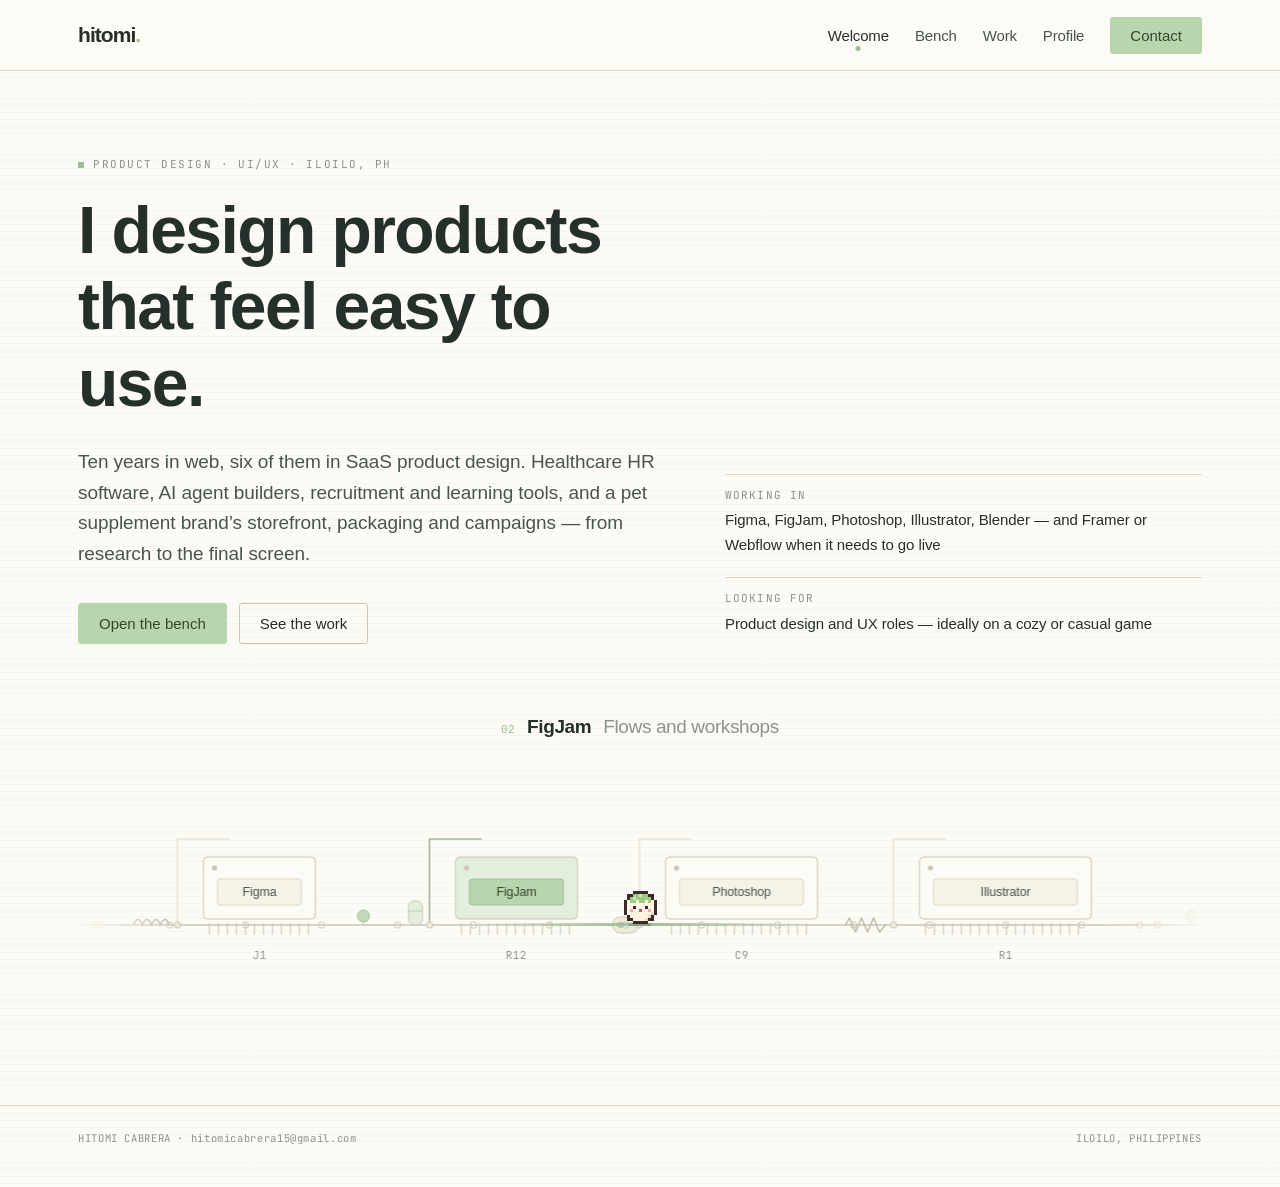
==== index.html @ 8f7ff0cb "Publish portfolio site Co-Authored-By: Claude Opus 5.5 <noreply@anthropic.com> Claude-Session: https" ====
<!DOCTYPE html>
<html lang="en">
<head>
<meta charset="utf-8">
<meta name="viewport" content="width=device-width, initial-scale=1">
<title>Hitomi Cabrera — Product Designer</title>
<meta name="description" content="Hitomi Cabrera is a product designer: SaaS, AI tools and e-commerce, from research to the final screen. Ten years in web, six in SaaS. Iloilo, Philippines.">
<link rel="preconnect" href="https://fonts.googleapis.com">
<link rel="preconnect" href="https://fonts.gstatic.com" crossorigin>
<link href="https://fonts.googleapis.com/css2?family=Inter:wght@400;500;600;700&family=JetBrains+Mono:wght@400;500&family=Lora:wght@500;600;700&family=Plus+Jakarta+Sans:wght@400;500;600;700&family=DM+Sans:wght@400;500;600;700&family=DM+Serif+Display&display=swap" rel="stylesheet">
<style>
:root{
  --paper:#FCFBF5;
  --cream:#F5F3E7;
  --cream-2:#EDEADB;
  --line:#DCD9C8;
  --line-2:#C9C7B4;

  --ink:#26302A;
  --ink-2:#4A554C;
  --muted:#8B948A;

  --pale:#E4EEDF;
  --sage:#C3D9BA;
  --sage-2:#9DBE93;
  --moss:#6E8F68;
  --forest:#40593D;

  --accent:#B9D5AE;
  --accent-ink:#33472F;

  --sans:"Helvetica Neue",Helvetica,Inter,Arial,sans-serif;
  --mono:"SF Mono",ui-monospace,"JetBrains Mono",Menlo,Consolas,monospace;
  --t:420ms cubic-bezier(.22,.61,.36,1);
}

*{box-sizing:border-box}
html,body{margin:0;padding:0;overflow-x:hidden}
@supports (overflow:clip){html,body{overflow-x:clip}}
html{scroll-padding-top:96px}
main{padding-top:70px}
html{-webkit-text-size-adjust:100%}
body{
  background:var(--paper);
  background-image:repeating-linear-gradient(to bottom, rgba(38,48,42,.028) 0 1px, transparent 1px 7px);
  color:var(--ink);
  font-family:var(--sans);
  font-size:16px;
  line-height:1.62;
  letter-spacing:-.005em;
  -webkit-font-smoothing:antialiased;
}
@media (prefers-reduced-motion: reduce){
  *,*::before,*::after{animation-duration:.001ms !important;transition-duration:.001ms !important}
}

h1,h2,h3,h4{font-weight:600;letter-spacing:-.024em;line-height:1.16;margin:0}
h1{font-size:clamp(38px,5.6vw,66px)}
h2{font-size:clamp(24px,3vw,34px)}
h3{font-size:18px}
p{margin:0 0 16px;max-width:64ch;color:var(--ink-2)}
a{color:var(--forest);text-decoration:none}
a:hover{color:var(--moss)}
:focus-visible{outline:2px solid var(--moss);outline-offset:3px;border-radius:2px}
.mono{font-family:var(--mono);font-size:11px;letter-spacing:.06em;color:var(--muted)}

.wrap{max-width:1180px;margin:0 auto;padding:0 28px}

/* ---------- nav ---------- */
.nav{
  position:fixed;top:0;left:0;right:0;z-index:80;transition:box-shadow var(--t);
  background:rgba(252,251,245,.88);
  backdrop-filter:blur(10px);
  border-bottom:1px solid var(--line);
}
.nav .wrap{display:flex;align-items:center;gap:28px;height:70px}
body.scrolled .nav{box-shadow:0 6px 22px rgba(38,48,42,.07)}
.skip{position:fixed;left:16px;top:-64px;z-index:300;background:var(--ink);color:var(--paper);padding:10px 16px;border-radius:3px;font-size:14px;transition:top 200ms}
.skip:focus{top:12px;color:var(--paper)}
.logo{font-size:21px;font-weight:600;letter-spacing:-.045em;color:var(--ink)}
.logo span{color:var(--sage-2)}
.navlinks{margin-left:auto;display:flex;align-items:center;gap:26px}
.navlink{
  position:relative;background:none;border:0;padding:6px 0;cursor:pointer;
  font-family:var(--sans);font-size:15px;color:var(--ink-2);letter-spacing:-.01em;
}
.navlink:hover{color:var(--ink)}
.navlink::after{
  content:"";position:absolute;left:50%;bottom:-1px;width:5px;height:5px;border-radius:50%;
  background:var(--sage-2);transform:translate(-50%,6px) scale(0);transition:transform var(--t);
}
.navlink[aria-current="page"]{color:var(--ink);font-weight:500}
.navlink[aria-current="page"]::after{transform:translate(-50%,0) scale(1)}
.navcta{
  background:var(--accent);color:var(--accent-ink);border:0;border-radius:3px;
  padding:10px 20px;font-family:var(--sans);font-size:15px;font-weight:500;cursor:pointer;
  transition:background var(--t);
}
.navcta:hover{background:var(--sage-2)}
.navtoggle{display:none}

/* ---------- page transition ---------- */
#curtain{
  position:fixed;inset:0;z-index:200;background:var(--cream);
  transform:scaleX(0);transform-origin:left center;pointer-events:none;
}
#curtain.in{transform:scaleX(1);transition:transform 320ms cubic-bezier(.65,0,.35,1)}
#curtain.out{transform:scaleX(0);transform-origin:right center;transition:transform 320ms cubic-bezier(.65,0,.35,1)}
#curtain .mark{
  position:absolute;left:50%;top:50%;transform:translate(-50%,-50%);
  font-family:var(--mono);font-size:11px;letter-spacing:.18em;color:var(--muted);opacity:0;
}
#curtain.in .mark{opacity:1;transition:opacity 200ms 120ms}

.view{display:none}
.view.active{display:block;animation:rise 520ms cubic-bezier(.22,.61,.36,1) both}
@keyframes rise{from{opacity:0;transform:translateY(14px)}to{opacity:1;transform:none}}

/* ---------- shared ---------- */
.eyebrow{
  font-family:var(--mono);font-size:11px;letter-spacing:.14em;color:var(--muted);
  display:flex;align-items:center;gap:9px;margin-bottom:18px;
}
.eyebrow::before{content:"";width:6px;height:6px;background:var(--sage-2);flex:none}
.rule{height:1px;background:var(--line);margin:0}
.lede{font-size:19px;line-height:1.6;color:var(--ink-2);max-width:58ch}
.btn{
  display:inline-block;border:1px solid var(--line-2);background:transparent;color:var(--ink);
  border-radius:3px;padding:11px 20px;font-family:var(--sans);font-size:15px;cursor:pointer;
  transition:background var(--t),border-color var(--t);
}
.btn:hover{background:var(--cream);border-color:var(--sage-2)}
.btn--fill{background:var(--accent);border-color:var(--accent);color:var(--accent-ink);font-weight:500}
.btn--fill:hover{background:var(--sage-2);border-color:var(--sage-2)}

/* ---------- hero ---------- */
.hero{padding-top:86px;padding-bottom:54px}
.hero h1{max-width:15ch;margin-bottom:26px}
.herogrid{display:grid;grid-template-columns:1.1fr .9fr;gap:64px;align-items:end}
.herofacts{display:grid;gap:20px;padding-bottom:8px}
.fact{border-top:1px solid var(--line);padding-top:12px}
.fact .k{font-family:var(--mono);font-size:11px;letter-spacing:.1em;color:var(--muted);margin-bottom:4px}
.fact .v{font-size:15px;color:var(--ink)}
.herobtns{display:flex;gap:12px;flex-wrap:wrap;margin-top:34px}

/* ---------- circuit rail ---------- */
.rail{padding-top:14px;padding-bottom:40px;position:relative}
.railnote{display:none;margin-top:6px;font-size:10px;letter-spacing:.1em}
.railhead{display:flex;align-items:baseline;gap:12px;justify-content:center;margin-bottom:6px;min-height:30px}
.railhead .num{font-family:var(--mono);font-size:11px;color:var(--sage-2)}
.railhead .name{font-size:19px;font-weight:600;letter-spacing:-.02em}
.railhead .kind{font-size:19px;color:var(--muted);letter-spacing:-.02em}
.railscroll{position:relative;overflow:hidden;padding-bottom:10px;
  -webkit-mask-image:linear-gradient(90deg,transparent,#000 9%,#000 91%,transparent);mask-image:linear-gradient(90deg,transparent,#000 9%,#000 91%,transparent)}
.railtrack{display:flex;width:max-content;will-change:transform;backface-visibility:hidden}
.railtrack svg{flex:none}
.railspark{position:absolute;left:50%;top:176px;width:0;height:0;pointer-events:none;z-index:2}
.railspark::before{content:"";position:absolute;left:-160px;top:-1.3px;width:320px;height:2.6px;border-radius:2px;background:linear-gradient(90deg,transparent,#9DBE93 50%,transparent)}
.railspark::after{content:"";position:absolute;left:-6px;top:-6px;width:12px;height:12px;border-radius:50%;background:#40593D;
  box-shadow:0 0 0 4px #C3D9BA,0 0 18px 6px rgba(157,190,147,.5);animation:sparkpulse 2.2s ease-in-out infinite}

.railspark::after{content:none}
.railscroll .dango svg{display:block;width:33px;height:auto;flex:none}
.dango{position:absolute;left:-16.5px;bottom:1px;display:block;line-height:0;transform-origin:50% 100%;animation:dangobounce 1.15s infinite}
.dshadow{position:absolute;left:-11px;top:-2px;width:22px;height:3px;background:rgba(38,48,42,.2);transform-origin:50% 50%;animation:dshadow 1.15s infinite}
@keyframes dangobounce{
  0%{transform:translateY(0) scale(1.12,.86);animation-timing-function:cubic-bezier(.25,.75,.4,1)}
  48%{transform:translateY(-26px) scale(.97,1.04);animation-timing-function:cubic-bezier(.6,0,.8,.35)}
  90%{transform:translateY(-2px) scale(.95,1.07)}
  100%{transform:translateY(0) scale(1.12,.86)}
}
@keyframes dshadow{
  0%,100%{transform:scaleX(1.15);opacity:1;animation-timing-function:cubic-bezier(.25,.75,.4,1)}
  48%{transform:scaleX(.55);opacity:.45;animation-timing-function:cubic-bezier(.6,0,.8,.35)}
}
@media (max-width:820px){ .railspark{transform:scale(.82)} }
@keyframes sparkpulse{50%{box-shadow:0 0 0 7px #DCE9D5,0 0 28px 10px rgba(157,190,147,.32)}}
@media (prefers-reduced-motion: no-preference){ .railnote{display:none !important} }
@media (prefers-reduced-motion: reduce){
  .railscroll{-webkit-mask-image:none;mask-image:none}
  .railtrack svg + svg,.railspark{display:none}
}
.railscroll::-webkit-scrollbar{height:6px}
.railscroll::-webkit-scrollbar-thumb{background:var(--line-2);border-radius:3px}
.railscroll svg{display:block;width:2560px;height:236px}
.railsvg .chipbox{fill:var(--paper);stroke:var(--line-2);stroke-width:1;transition:fill 480ms ease}
.railsvg g.chip.on .chipbox{fill:var(--pale)}
.railsvg g.chip .plate{fill:var(--cream);stroke:var(--line);stroke-width:1;transition:fill 480ms ease,stroke 480ms ease}
.railsvg g.chip.on .plate{fill:var(--accent);stroke:var(--sage-2)}
.railsvg text{font-family:var(--mono);font-size:11px;fill:var(--muted)}
.railsvg .chiplabel{font-family:var(--sans);font-size:12.5px;fill:var(--ink-2);letter-spacing:-.01em}
.railscroll,.railscroll *{pointer-events:none;user-select:none;-webkit-user-select:none;-webkit-tap-highlight-color:transparent}

/* ---------- bench ---------- */
.bench{border:1px solid var(--line);background:var(--paper);border-radius:4px;overflow:hidden;margin-top:26px}
.benchbar{
  display:flex;align-items:center;gap:12px;height:40px;padding:0 14px;
  background:var(--accent);color:var(--accent-ink);
  font-family:var(--mono);font-size:11px;letter-spacing:.11em;
}
.benchbar .lights{display:flex;gap:5px}
.benchbar .lights i{width:7px;height:7px;background:var(--accent-ink);opacity:.45;display:block}
.benchbar .lights i:first-child{opacity:.9}
.benchbar .right{margin-left:auto;display:flex;align-items:center;gap:8px}
.benchbar .right::before{content:"";width:7px;height:7px;background:var(--accent-ink)}

.benchbody{display:grid;grid-template-columns:262px 1fr;min-height:560px}
.tracks{border-right:1px solid var(--line);background:var(--paper)}
.tracks .hd{padding:18px 20px 10px;font-family:var(--mono);font-size:11px;letter-spacing:.14em;color:var(--muted)}
.track{
  display:block;width:100%;text-align:left;border:0;border-top:1px solid var(--line);
  background:transparent;padding:16px 20px;cursor:pointer;font-family:var(--sans);
  transition:background 240ms;position:relative;
}
.track:hover{background:var(--cream)}
.track[aria-selected="true"]{background:var(--cream)}
.track[aria-selected="true"]::before{content:"";position:absolute;left:0;top:0;bottom:0;width:3px;background:var(--sage-2)}
.track .tt{display:flex;align-items:center;gap:9px;font-size:16px;font-weight:500;color:var(--ink);letter-spacing:-.015em}
.track .tt::before{content:"";width:7px;height:7px;background:var(--line-2);flex:none}
.track[aria-selected="true"] .tt::before{background:var(--moss)}
.track .ts{font-family:var(--mono);font-size:10.5px;letter-spacing:.1em;color:var(--muted);margin-top:5px;padding-left:16px}
.tracks .foot{padding:16px 20px;border-top:1px solid var(--line);margin-top:22px}
.tracks .foot .bar{height:2px;background:var(--line);margin-top:9px;position:relative;overflow:hidden}
.tracks .foot .bar i{position:absolute;inset:0 auto 0 0;background:var(--moss);transition:width var(--t)}

.stage{display:flex;flex-direction:column;min-width:0}
.stagehd{
  display:flex;align-items:center;justify-content:space-between;gap:14px;
  padding:14px 20px;border-bottom:1px solid var(--line);
  font-family:var(--mono);font-size:11px;letter-spacing:.13em;color:var(--muted);
}
.board{
  flex:1;position:relative;padding:22px;min-height:400px;overflow:auto;
  background-image:radial-gradient(var(--line) 1px, transparent 1px);
  background-size:22px 22px;background-position:11px 11px;
}
.board.plain{background-image:none;background:var(--paper)}
.stagefoot{
  display:flex;align-items:center;gap:10px;flex-wrap:wrap;
  padding:12px 20px;border-top:1px solid var(--line);
  font-family:var(--mono);font-size:11px;letter-spacing:.1em;color:var(--muted);
}
.pill{border:1px solid var(--line);border-radius:2px;padding:5px 11px;background:var(--paper)}

/* board: flow */
/* mobile vertical flow */
.vflow{display:grid;justify-items:center;gap:0}
.vnode{
  align-self:start;
  border:1px solid var(--line-2);background:var(--cream);border-radius:3px;
  padding:11px 16px;font-family:var(--mono);font-size:12px;letter-spacing:.05em;
  text-align:center;min-width:160px;
  opacity:0;transform:translateY(6px);animation:pop 420ms cubic-bezier(.22,.61,.36,1) forwards;
}
.vnode.dia{background:var(--paper);border-style:dashed}
.vnode.ship{background:var(--accent);border-color:var(--sage-2);color:var(--accent-ink);font-weight:500}
.vlink{width:1px;height:22px;background:var(--line-2)}
.vlink.sm{height:14px}
.vbranch{display:grid;grid-template-columns:1fr 1fr;gap:12px;width:100%;margin-top:6px;align-items:start}
.vb{display:grid;justify-items:center;align-content:start;gap:0;position:relative;padding-top:26px}
.vb::before{content:"";position:absolute;top:0;left:50%;width:1px;height:26px;background:var(--line-2)}
.vb .lbl{position:absolute;top:4px;left:calc(50% + 7px);font-family:var(--mono);font-size:9.5px;color:var(--muted)}
.vjoin{width:1px;height:22px;background:var(--line-2);margin-top:6px}
.vnotes{display:grid;gap:12px;margin-top:26px}
.vnotes .sticky{position:static;animation:none;opacity:1;max-width:none}
.vnotes .chatcard{position:static;animation:none;opacity:1;width:auto}

.flowfit{position:relative;width:100%;height:446px}
.flow{position:relative;width:740px;height:446px;transform-origin:top left;margin:0 auto}
.node{
  position:absolute;background:var(--cream);border:1px solid var(--line-2);border-radius:3px;
  padding:12px 16px;font-size:12.5px;letter-spacing:.05em;color:var(--ink);text-align:center;
  min-width:118px;font-family:var(--mono);
  opacity:0;transform:translateY(6px);animation:pop 460ms cubic-bezier(.22,.61,.36,1) forwards;
}
@keyframes pop{to{opacity:1;transform:none}}
.node.dia{
  border:0;background:transparent;min-width:132px;padding:22px 12px;
}
.node.ship{background:var(--accent);border-color:var(--sage-2);color:var(--accent-ink);font-weight:500}
.flow svg.wires{position:absolute;inset:0;width:100%;height:100%;overflow:visible}
.flow svg.wires path{fill:none;stroke:var(--line-2);stroke-width:1.2}
.flow svg.wires text{font-family:var(--mono);font-size:10px;fill:var(--muted)}
.sticky{
  position:absolute;padding:14px 16px;font-size:13px;line-height:1.5;color:var(--ink);
  box-shadow:0 6px 16px rgba(38,48,42,.08);max-width:200px;
  opacity:0;animation:pop 520ms 260ms cubic-bezier(.22,.61,.36,1) forwards;
}
.sticky.a{background:#E4EEDF;transform:rotate(-1.6deg)}
.sticky.b{background:#EDEADB;transform:rotate(1.4deg)}
.chatcard{
  position:absolute;width:252px;background:var(--paper);
  border:1px solid var(--line);border-radius:3px;padding:14px;
  box-shadow:0 8px 22px rgba(38,48,42,.06);
  opacity:0;animation:pop 520ms 380ms cubic-bezier(.22,.61,.36,1) forwards;
}
.chatcard .k{font-family:var(--mono);font-size:10px;letter-spacing:.14em;color:var(--muted);margin-bottom:10px}
.chatcard .q{background:var(--cream);border-radius:3px;padding:9px 11px;font-size:13px;margin-bottom:10px}
.chatcard .a{display:flex;gap:9px;font-size:13px;color:var(--ink-2);line-height:1.45}
.chatcard .a::before{content:"";width:8px;height:8px;border-radius:50%;background:var(--moss);flex:none;margin-top:5px}
.chatcard .f{font-family:var(--mono);font-size:10px;color:var(--muted);margin-top:9px;padding-left:17px}

/* board: builder */
.builder{display:grid;grid-template-columns:210px 1fr;gap:20px}
.blocklist{display:grid;gap:7px;align-content:start}
.blocklist .hd{font-family:var(--mono);font-size:10.5px;letter-spacing:.13em;color:var(--muted);margin-bottom:3px}
.blockbtn{
  display:flex;align-items:center;gap:10px;width:100%;text-align:left;cursor:grab;
  border:1px solid var(--line);background:var(--paper);border-radius:3px;padding:9px 11px;
  font-family:var(--sans);font-size:13.5px;color:var(--ink);transition:border-color 240ms,background 240ms;
}
.blockbtn:hover{border-color:var(--sage-2);background:var(--cream)}
.blockbtn i{width:14px;height:14px;background:var(--sage);border-radius:2px;flex:none;display:block}
.blockbtn.alt i{background:var(--cream-2);border:1px solid var(--line-2)}
.presetrow{display:flex;gap:6px;flex-wrap:wrap;margin-top:6px}
.presetrow button{
  border:1px solid var(--line);background:var(--paper);border-radius:2px;
  padding:5px 9px;font-family:var(--mono);font-size:10px;letter-spacing:.06em;color:var(--ink-2);cursor:pointer;
}
.presetrow button:hover{background:var(--accent);border-color:var(--sage-2);color:var(--accent-ink)}

.viewport{border:1px solid var(--line);border-radius:3px;background:var(--paper);display:flex;flex-direction:column;min-width:0}
.vtabs{display:flex;border-bottom:1px solid var(--line);background:var(--cream)}
.vtab{
  border:0;background:transparent;border-right:1px solid var(--line);cursor:pointer;
  padding:9px 15px;font-family:var(--mono);font-size:10.5px;letter-spacing:.11em;color:var(--muted);
}
.vtab[aria-selected="true"]{background:var(--paper);color:var(--ink)}
.vtab.right{margin-left:auto;border-right:0;border-left:1px solid var(--line)}
.vbody{padding:18px;background:var(--cream);flex:1}
.screen{
  max-width:290px;margin:0 auto;background:var(--paper);border:1px solid var(--line-2);
  border-radius:3px;padding:7px;min-height:330px;
}
.canvas{min-height:316px;display:flex;flex-direction:column;gap:7px}
.canvas.over{outline:1px dashed var(--moss);outline-offset:-3px}
.empty{
  flex:1;display:flex;align-items:center;justify-content:center;text-align:center;padding:24px;
  border:1px dashed var(--line-2);border-radius:3px;
  font-family:var(--mono);font-size:10.5px;line-height:2;letter-spacing:.08em;color:var(--muted);
}
.item{position:relative;border:1px solid var(--line);border-radius:2px;overflow:hidden;animation:pop 320ms both}
.item .tools{position:absolute;top:3px;right:3px;display:flex;gap:2px;opacity:0;transition:opacity 200ms}
.item:hover .tools,.item:focus-within .tools{opacity:1}
.tools button{
  width:18px;height:18px;line-height:1;font-size:9px;cursor:pointer;
  background:var(--paper);border:1px solid var(--line-2);border-radius:2px;color:var(--ink-2);
}
.tools button:hover{background:var(--accent);border-color:var(--sage-2)}

.c-nav{display:flex;align-items:center;gap:6px;padding:9px 10px;background:var(--ink);color:var(--cream);font-family:var(--mono);font-size:9px;letter-spacing:.1em}
.c-nav .burger{margin-left:auto;display:grid;gap:2px}
.c-nav .burger i{width:11px;height:1px;background:var(--cream);display:block}
.c-hero{padding:15px;background:var(--pale)}
.c-hero b{display:block;font-size:13px;letter-spacing:-.02em;margin-bottom:4px}
.c-hero small{font-size:10.5px;color:var(--ink-2);line-height:1.5}
.c-cards{display:grid;grid-template-columns:1fr 1fr;gap:7px;padding:10px}
.c-cards div{border:1px solid var(--line);border-radius:2px;padding:8px;font-size:9.5px;font-family:var(--mono);letter-spacing:.06em;color:var(--ink-2)}
.c-cards div i{display:block;height:26px;background:var(--sage);border-radius:2px;margin-bottom:6px}
.c-quiz{padding:13px}
.c-quiz b{display:block;font-size:11.5px;margin-bottom:9px;letter-spacing:-.01em}
.c-quiz span{display:block;border:1px solid var(--line);border-radius:2px;padding:6px 8px;font-size:10.5px;margin-bottom:5px;color:var(--ink-2)}
.c-chart{padding:12px 12px 10px;display:flex;align-items:flex-end;gap:6px;height:86px}
.c-chart i{flex:1;background:var(--sage);border-radius:1px;display:block}
.c-chart i:nth-child(4){background:var(--moss)}
.c-cta{padding:13px}
.c-cta span{display:block;text-align:center;background:var(--accent);color:var(--accent-ink);border-radius:2px;padding:9px;font-size:11px;font-weight:500}
.c-table{padding:10px;font-family:var(--mono);font-size:9.5px;color:var(--ink-2)}
.c-table div{display:flex;justify-content:space-between;border-bottom:1px solid var(--cream-2);padding:4px 0}
.c-foot{padding:11px;background:var(--cream);font-family:var(--mono);font-size:8.5px;letter-spacing:.1em;color:var(--muted);text-align:center}

pre.code{
  margin:0;padding:18px;background:var(--ink);color:#DCE5D8;border-radius:0 0 2px 2px;
  font-family:var(--mono);font-size:12px;line-height:1.7;overflow:auto;max-height:372px;white-space:pre;
}
.code .t{color:#A9CE9C}
.code .a{color:#C9C0A0}
.code .v{color:#EDEADB}
.code .cm{color:#6E7B6C}

/* board: design system */
.dsgrid{display:grid;grid-template-columns:repeat(auto-fit,minmax(230px,1fr));gap:1px;background:var(--line)}
.dscell{background:var(--paper);padding:18px}
.dscell .k{font-family:var(--mono);font-size:10px;letter-spacing:.13em;color:var(--muted);margin-bottom:12px}
.swatches{display:flex;gap:0;height:44px;border:1px solid var(--line);border-radius:2px;overflow:hidden}
.swatches i{flex:1;display:block}
.scale > div{border-bottom:1px solid var(--cream-2);padding:6px 0;display:flex;align-items:baseline;gap:12px}
.scale span{font-family:var(--mono);font-size:10px;color:var(--muted);width:38px;flex:none}
.parts{display:grid;gap:6px}
.parts div{display:flex;align-items:center;gap:9px;font-size:13.5px;color:var(--ink-2)}
.parts div::before{content:"";width:7px;height:7px;background:var(--sage);flex:none}
.parts div.done::before{background:var(--moss)}

/* board: product design + platforms */
.steps{display:grid;grid-template-columns:repeat(auto-fit,minmax(160px,1fr));gap:1px;background:var(--line);margin-bottom:22px}
.step{background:var(--paper);padding:16px}
.step .n{font-family:var(--mono);font-size:10px;color:var(--sage-2);margin-bottom:8px}
.step h4{font-size:14.5px;margin-bottom:6px}
.step p{font-size:13px;margin:0;line-height:1.5}
.platgrid{display:grid;grid-template-columns:repeat(auto-fit,minmax(220px,1fr));gap:1px;background:var(--line)}
.plat{background:var(--paper);padding:18px}
.plat .k{font-family:var(--mono);font-size:10px;letter-spacing:.12em;color:var(--muted);margin-bottom:10px}
.plat h4{font-size:16px;margin-bottom:7px}
.plat p{font-size:13.5px;margin:0;line-height:1.55}

/* terminal */
.term{background:var(--ink);color:#CFDACB;font-family:var(--mono);font-size:12.5px;line-height:1.95}
.termlog{padding:16px 20px;height:172px;overflow:auto}
.termlog div{display:flex;gap:12px}
.termlog .g{color:#9DBE93}
.termlog .m{color:#6E7B6C}
.termbar{display:flex;align-items:center;gap:10px;border-top:1px solid #38423A;padding:10px 14px 10px 20px}
.termbar .prompt{color:#9DBE93;flex:1;display:flex;gap:12px}
.termbar button{
  background:transparent;border:1px solid #48524A;color:#CFDACB;border-radius:2px;
  padding:6px 13px;font-family:var(--mono);font-size:10.5px;letter-spacing:.1em;cursor:pointer;
}
.termbar button:hover{background:#333D35;border-color:#6E8F68}
.caret{display:inline-block;width:7px;height:14px;background:#9DBE93;vertical-align:-2px;animation:blink 1.05s steps(2) infinite}
@keyframes blink{50%{opacity:0}}

/* ---------- mobile menu ---------- */
.burger{
  display:none;margin-left:auto;background:none;border:0;cursor:pointer;
  width:34px;height:34px;padding:8px 5px;
}
.burger span{display:block;height:1.5px;background:var(--ink);transition:transform 260ms}
.burger span + span{margin-top:7px}
.menu{
  position:fixed;inset:0;z-index:150;background:var(--paper);
  background-image:repeating-linear-gradient(to bottom, rgba(38,48,42,.028) 0 1px, transparent 1px 7px);
  display:flex;flex-direction:column;
  animation:menuIn 300ms cubic-bezier(.22,.61,.36,1) both;
}
.menu[hidden]{display:none}
@keyframes menuIn{from{opacity:0;transform:translateY(-10px)}to{opacity:1;transform:none}}
.menuhd{
  display:flex;align-items:center;justify-content:space-between;
  height:62px;padding:0 20px;border-bottom:1px solid var(--line);flex:none;
}
.menuclose{
  position:relative;width:34px;height:34px;background:none;border:0;cursor:pointer;
}
.menuclose span{position:absolute;left:6px;top:16px;width:22px;height:1.5px;background:var(--ink)}
.menuclose span:first-child{transform:rotate(45deg)}
.menuclose span:last-child{transform:rotate(-45deg)}
.menulist{flex:1;overflow-y:auto;padding:26px 20px 0}
.menuitem{
  display:flex;align-items:baseline;gap:20px;width:100%;text-align:left;
  background:none;border:0;border-bottom:1px solid var(--line);cursor:pointer;
  padding:20px 2px;font-family:var(--sans);
  opacity:0;transform:translateY(8px);
  animation:menuRise 380ms cubic-bezier(.22,.61,.36,1) forwards;
}
@keyframes menuRise{to{opacity:1;transform:none}}
.menuitem .n{font-family:var(--mono);font-size:11px;color:var(--sage-2);flex:none;width:20px}
.menuitem .t{font-size:34px;font-weight:500;letter-spacing:-.035em;color:var(--ink);line-height:1.1}
.menuitem[aria-current="page"] .t{color:var(--moss)}
.menuitem[aria-current="page"] .n{color:var(--moss)}
.menufoot{
  flex:none;display:flex;align-items:center;justify-content:space-between;gap:16px;
  padding:20px;border-top:1px solid var(--line);
  font-family:var(--mono);font-size:10.5px;letter-spacing:.09em;
}
.menufoot a{color:var(--forest)}
.menufoot span{color:var(--muted)}
body.menuopen{overflow:hidden}


/* ---------- work rows ---------- */
.workhead{display:grid;grid-template-columns:1.15fr .85fr;gap:56px;align-items:end}
.workintro{padding-bottom:4px}

.works{position:relative;border-top:1px solid var(--line);margin-top:34px}
.workrow{
  display:grid;grid-template-columns:56px 1.1fr 1.5fr 34px;gap:30px;align-items:start;
  width:100%;text-align:left;background:transparent;border:0;
  border-bottom:1px solid var(--line);padding:30px 4px;
  font-family:var(--sans);cursor:pointer;transition:background 300ms,padding-left 300ms;
}
.workrow:hover,.workrow:focus-visible{background:var(--cream);padding-left:14px}
.workrow .no{font-family:var(--mono);font-size:11px;color:var(--sage-2);padding-top:5px}
.workrow h3{font-size:18px;margin-bottom:6px;color:var(--ink)}
.workrow .m{display:block;font-family:var(--mono);font-size:10.5px;letter-spacing:.11em;color:var(--muted)}
.workrow p{margin:0 0 12px;font-size:15.5px}
.workrow .nda{
  display:inline-block;margin-top:12px;background:var(--accent);color:var(--accent-ink);
  font-family:var(--mono);font-size:9.5px;letter-spacing:.12em;padding:4px 9px;
}
.workrow .plus{width:17px;height:17px;position:relative;margin-top:6px;justify-self:end}
.workrow .plus::before,.workrow .plus::after{
  content:"";position:absolute;background:var(--line-2);transition:background 320ms,transform 320ms;
}
.workrow .plus::before{left:50%;top:0;width:1px;height:100%;transform:translateX(-50%)}
.workrow .plus::after{top:50%;left:0;height:1px;width:100%;transform:translateY(-50%)}
.workrow:hover .plus::before{background:var(--moss);transform:translateX(-50%) rotate(90deg)}
.workrow:hover .plus::after{background:var(--moss)}
.tags{display:flex;gap:6px;flex-wrap:wrap}
.tag{border:1px solid var(--line);border-radius:2px;padding:3px 9px;font-family:var(--mono);font-size:10px;letter-spacing:.05em;color:var(--ink-2)}
.workthumb{display:none}

.hovercard{
  position:absolute;top:0;left:0;width:320px;z-index:6;pointer-events:none;
  background:var(--paper);border:1px solid var(--line);
  box-shadow:0 18px 44px rgba(38,48,42,.16);
  opacity:0;transform:translateY(10px);
  transition:opacity 240ms,transform 240ms;
  will-change:transform;
}
.hovercard.on{opacity:1}
.hovercard .shot{display:block;width:100%;height:auto;border-bottom:1px solid var(--line)}
.hovercard .body{padding:14px 16px 16px}
.hovercard h3{font-size:18px;margin-bottom:7px}
.hovercard p{font-size:13.5px;line-height:1.5;margin:0 0 10px}
.hovercard .open{font-family:var(--sans);font-size:13.5px;color:var(--forest);font-weight:500}
.worksnote{margin:26px auto 0;text-align:center;color:var(--muted);font-size:14.5px;max-width:44ch}

/* ---------- case study ---------- */
.caseback{
  background:none;border:0;cursor:pointer;font-family:var(--mono);font-size:10.5px;
  letter-spacing:.13em;color:var(--muted);padding:0;margin-bottom:30px;
}
.caseback:hover{color:var(--ink)}
.casetitle{font-size:clamp(32px,4.2vw,50px);margin-bottom:12px}
.casesub{font-size:18px;line-height:1.55;color:var(--ink-2);max-width:54ch;margin-bottom:30px}
.casemeta{
  display:grid;grid-template-columns:repeat(4,1fr);gap:0;
  border:1px solid var(--line);background:var(--cream);margin-bottom:34px;
}
.casemeta > div{padding:13px 16px;border-right:1px solid var(--line)}
.casemeta > div:last-child{border-right:0}
.casemeta .k{font-family:var(--mono);font-size:9.5px;letter-spacing:.13em;color:var(--muted);margin-bottom:5px}
.casemeta .v{font-size:14px;color:var(--ink);line-height:1.4}
.casehero{margin:0 0 12px;border:1px solid var(--line);overflow:hidden}
.casehero svg{display:block;width:100%;height:auto}

.casestep{padding:52px 0;border-top:1px solid var(--line)}
.casestep:first-child{border-top:0;padding-top:56px}
.stepgrid{display:grid;grid-template-columns:1fr 1.15fr;gap:64px;align-items:start}
.steptag{
  display:flex;align-items:center;gap:8px;
  font-family:var(--mono);font-size:10px;letter-spacing:.14em;color:var(--muted);margin-bottom:14px;
}
.steptag .dot{width:6px;height:6px;background:var(--sage-2);flex:none}
.stepleft h2{font-size:clamp(21px,2.3vw,27px);letter-spacing:-.028em;max-width:16ch}
.stepbody p{font-size:16px;line-height:1.66;color:var(--ink-2);max-width:58ch}
.stepbody p:last-child{margin-bottom:0}
.caselist{display:grid;gap:11px;margin:0 0 16px;padding:0;list-style:none;max-width:58ch}
.stepbody > .caselist:last-child{margin-bottom:0}
.caselist li{display:grid;grid-template-columns:auto 1fr;gap:11px;font-size:15.5px;color:var(--ink-2);line-height:1.55}
.caselist li::before{content:"";width:6px;height:6px;background:var(--sage);margin-top:9px}
.casefig{margin:34px 0 0;border:1px solid var(--line);background:var(--cream);overflow:hidden}
.casefig svg{display:block;width:100%;height:auto}
.casefig figcaption{
  border-top:1px solid var(--line);background:var(--paper);
  padding:10px 15px;font-family:var(--mono);font-size:10px;letter-spacing:.09em;color:var(--muted);
}
.casenext{
  display:flex;align-items:flex-end;justify-content:space-between;gap:28px;flex-wrap:wrap;
  border-top:1px solid var(--line);padding:38px 0 12px;
}
.casenext .k{font-family:var(--mono);font-size:10px;letter-spacing:.13em;color:var(--muted);margin-bottom:8px}
.casenext h3{font-size:27px;letter-spacing:-.028em;margin-bottom:8px}
.casenext p{font-size:15px;max-width:46ch;margin:0}

@media (max-width:1100px){
  .workrow{grid-template-columns:44px 1fr 1.3fr 26px;gap:22px}
}
@media (max-width:820px){
  .workhead,.casehead{grid-template-columns:1fr;gap:26px}
  .workintro{padding-bottom:0}
  .workrow{grid-template-columns:1fr;gap:14px;padding:24px 0}
  .workrow:hover{padding-left:0}
  .workrow .no{padding-top:0}
  .workrow .plus{display:none}
  .workthumb{display:block;border:1px solid var(--line);margin-bottom:14px}
  .workthumb svg{display:block;width:100%;height:auto}
  .workrow .copen{display:block;margin-top:12px;font-size:14px;color:var(--forest);font-weight:500}
  .hovercard{display:none}
  .casemeta{grid-template-columns:1fr 1fr}
  .casemeta > div:nth-child(2n){border-right:0}
  .casemeta > div:nth-child(-n+2){border-bottom:1px solid var(--line)}
  .stepgrid{grid-template-columns:1fr;gap:16px}
  .casestep{padding:32px 0}
  .casestep:first-child{padding-top:34px}
  .stepleft h2{max-width:none}
  .casesub{font-size:16.5px}
  .casefig{margin-top:22px}
  .casenext h3{font-size:21px}
}
@media (min-width:821px){
  .workrow .copen{display:none}
}

/* ---------- profile stack + life ---------- */
.stackcols{display:grid;grid-template-columns:1fr 1fr;gap:1px;background:var(--line);border:1px solid var(--line)}
.stackcols > div{background:var(--paper);padding:4px 0}
.stackcols li{
  display:flex;align-items:center;gap:10px;
  padding:9px 16px;font-size:14.5px;color:var(--ink-2);
}
.stackcols ul{list-style:none;margin:0;padding:0}
.stackcols li::before{content:"";width:6px;height:6px;background:var(--sage);flex:none}
.lifelist{list-style:none;margin:0;padding:0;display:grid;gap:11px}
.lifelist li{display:grid;grid-template-columns:26px 1fr;gap:8px;align-items:baseline;font-size:15.5px;color:var(--ink-2);line-height:1.5}
.lifelist .e{font-size:15px;line-height:1}
.prosec{border-top:1px solid var(--line);margin-top:56px;padding-top:40px}


/* ---------- profile ---------- */
.twocol{display:grid;grid-template-columns:1fr 1fr;gap:64px;align-items:start}
.tl{border-top:1px solid var(--line)}
.tlitem{display:grid;grid-template-columns:150px 1fr;gap:20px;padding:24px 0;border-bottom:1px solid var(--line)}
.tlitem .when{font-family:var(--mono);font-size:10.5px;letter-spacing:.08em;color:var(--muted);padding-top:4px}
.tlitem h3{font-size:16.5px;margin-bottom:6px}
.tlitem p{font-size:14.5px;margin:0}

/* ---------- contact ---------- */
.cgrid{display:grid;grid-template-columns:repeat(auto-fit,minmax(230px,1fr));gap:1px;background:var(--line);margin-top:36px;border:1px solid var(--line)}
.cgrid > div{background:var(--paper);padding:22px}
.cgrid .k{font-family:var(--mono);font-size:10px;letter-spacing:.13em;color:var(--muted);margin-bottom:8px}
.cgrid a,.cgrid span{font-size:16px;color:var(--ink);letter-spacing:-.01em}
.cgrid a:hover{color:var(--moss)}

footer{border-top:1px solid var(--line);margin-top:70px}
footer .wrap{display:flex;justify-content:space-between;gap:20px;flex-wrap:wrap;padding-top:24px;padding-bottom:40px}
footer .mono{font-size:10.5px}

@media (max-width:1000px){
  .benchbody{grid-template-columns:1fr}
  .tracks{border-right:0;border-bottom:1px solid var(--line)}
  .tracks .hd{padding:14px 18px 8px}
  #trackList{display:grid;grid-template-columns:1fr 1fr}
  .track{border-top:1px solid var(--line);border-right:1px solid var(--line);padding:13px 16px;min-width:0}
  .track:nth-child(2n){border-right:0}
  .track[aria-selected="true"]::before{left:0;right:0;top:auto;bottom:0;width:auto;height:3px}
  .track .tt{font-size:15px}
  .track .ts{padding-left:16px;font-size:9.5px}
  .tracks .foot{margin-top:0}
  .builder{grid-template-columns:1fr}
  .blocklist{display:grid;grid-template-columns:repeat(auto-fit,minmax(142px,1fr))}
  .blocklist .hd{grid-column:1/-1}
  .flow{margin:0}
}

@media (max-width:820px){
  body{font-size:15.5px}
  .wrap{padding:0 20px}
  .nav .wrap{height:62px;gap:14px}
  main{padding-top:62px}
  html{scroll-padding-top:80px}
  .logo{font-size:19px}
  .navlinks{display:none}
  .burger{display:block}
  .hero{padding-top:52px;padding-bottom:34px}
  h1{font-size:clamp(31px,8.4vw,44px)}
  .lede{font-size:17px}
  .herogrid,.twocol{grid-template-columns:1fr;gap:34px}
  .herofacts{gap:16px}
  .herobtns{margin-top:26px}
  .herobtns .btn{flex:1;text-align:center}
  .railhead{flex-wrap:wrap;justify-content:flex-start;margin-bottom:10px}
  .railhead .name,.railhead .kind{font-size:16px}
  .railscroll svg{width:1900px;height:190px}
  .railspark{top:141.7px}
  .railnote{display:block}
  .bench{margin-top:20px}
  .benchbar{height:auto;padding:9px 12px;font-size:10px;letter-spacing:.07em;align-items:flex-start}
  .benchbar .lights{padding-top:4px}
  .stagehd{padding:11px 16px;font-size:10px;letter-spacing:.08em}
  .board{padding:14px;min-height:300px}
  .stagefoot{padding:10px 16px;font-size:10px;gap:7px}
  .pill{padding:4px 9px}
  .termlog{height:136px;padding:14px 16px}
  .term{font-size:11.5px;line-height:1.85}
  .termbar{flex-wrap:wrap;padding:9px 12px 9px 16px;gap:8px}
  .termbar .prompt{flex:1 0 100%;order:-1}
  .termbar button{flex:1;padding:8px 10px}
  .dsgrid,.steps,.platgrid,.cgrid{grid-template-columns:1fr}
  .workrow{grid-template-columns:1fr;gap:10px;padding:24px 0}
  .workrow .no{padding-top:0}
  .tlitem{grid-template-columns:1fr;gap:6px;padding:20px 0}
  .stackcols{grid-template-columns:1fr 1fr}
  .stackcols li{font-size:14px;padding:8px 13px}
  .prosec{margin-top:40px;padding-top:30px}
  .cgrid > div{padding:18px}
  footer .wrap{padding-bottom:34px}
}

@media (max-width:480px){
  #trackList{grid-template-columns:1fr}
  .track{border-right:0}
  .blocklist{grid-template-columns:1fr 1fr}
  .presetrow button{flex:1 0 calc(50% - 3px)}
  .screen{max-width:100%}
  .vbody{padding:12px}
  h1{font-size:clamp(29px,8.6vw,38px)}
  .logo{font-size:18px}
  .menuitem .t{font-size:30px}
  .menuitem{padding:17px 2px}
}

@media (hover:none){
  .item .tools{opacity:1}
}


/* ---------- work: desktop showcase ---------- */
.workhero{display:grid;grid-template-columns:1.15fr .85fr;gap:56px;align-items:start;padding-top:72px;padding-bottom:64px}
.workh{font-size:clamp(40px,5.4vw,66px);letter-spacing:-.045em;line-height:1.02}
.workh span{display:block;color:var(--muted)}
.workhero .lede{margin-bottom:22px}
.showcase{display:grid;grid-template-columns:320px minmax(0,1fr);border-top:1px solid var(--line);position:relative}
.showcase::before,.showcase::after{content:"";position:absolute;top:-1px;width:14px;height:14px;border-top:1.5px solid var(--sage-2)}
.showcase::before{left:-14px;border-left:1.5px solid var(--sage-2)}
.showcase::after{right:-14px;border-right:1.5px solid var(--sage-2)}
.sc-sticky{position:sticky;top:100px;padding:56px 30px 40px 0}
.sc-item{border-top:1px solid var(--line)}
.sc-item:first-child{border-top:0}
.sc-head{display:flex;align-items:center;gap:10px;flex-wrap:wrap}
.sc-name{background:none;border:0;padding:12px 0;font-family:var(--sans);font-size:28px;font-weight:400;letter-spacing:-.03em;line-height:1.15;color:var(--muted);cursor:pointer;text-align:left;transition:color var(--t)}
.sc-name:hover{color:var(--ink-2)}
.sc-item.on .sc-name{color:var(--ink)}
.sc-badge{display:none;background:var(--accent);color:var(--accent-ink);font-family:var(--mono);font-size:9.5px;letter-spacing:.13em;padding:4px 8px}
.sc-item.on .sc-badge{display:inline-block}
.sc-detail{display:none;padding:0 0 22px}
.sc-item.on .sc-detail{display:block;animation:rise 420ms cubic-bezier(.22,.61,.36,1) both}
.sc-meta{font-size:13px;color:var(--muted);margin-bottom:12px}
.sc-detail p{font-size:14.5px;line-height:1.6;margin:0 0 16px;display:-webkit-box;-webkit-line-clamp:3;-webkit-box-orient:vertical;overflow:hidden}
.sc-read{background:none;border:0;border-bottom:1px solid var(--ink);padding:0 0 4px;font-family:var(--sans);font-size:14.5px;color:var(--ink);cursor:pointer}
.sc-read:hover{color:var(--moss);border-color:var(--moss)}
.sc-main{position:relative;border-left:1px solid var(--line);padding:56px 0 24px 36px;min-width:0}
.sc-ind{position:absolute;left:-1px;top:0;height:0;width:2px;background:var(--ink);transition:top 420ms cubic-bezier(.22,.61,.36,1),height 420ms cubic-bezier(.22,.61,.36,1)}
.sc-proj{padding-bottom:64px}
.sc-proj + .sc-proj{border-top:1px solid var(--line);padding-top:56px}
.sc-title{font-size:clamp(30px,3.2vw,42px);letter-spacing:-.035em;margin-bottom:24px}
.sc-proj .frame{margin-bottom:14px}
.sc-morebtn{display:block;width:100%;margin-top:4px;background:var(--cream);border:1px solid var(--line-2);padding:18px;font-family:var(--sans);font-size:16px;color:var(--ink);cursor:pointer;transition:background var(--t)}
.sc-morebtn:hover{background:var(--pale)}
.ndatag{display:inline-block;margin-top:18px;background:var(--accent);color:var(--accent-ink);font-family:var(--mono);font-size:10px;letter-spacing:.14em;padding:5px 10px}
.listwrap{display:none}
body.worklist .showcase{display:none}
body.worklist .listwrap{display:block}
.casehero .frame,.casefig .frame,.hovercard .frame{border:0}
.hovercard .frame{border-bottom:1px solid var(--line)}
.workthumb .frame{border:0}
@media (max-width:820px){
  .workhero{grid-template-columns:1fr;gap:18px;padding-top:44px;padding-bottom:6px}
  .worktoggle{display:none}
  .showcase{display:none}
  .listwrap{display:block}
}
/* ---------- recreated product screens ---------- */
.frame{position:relative;overflow:hidden;background:#fff;border:1px solid var(--line)}
.frame > .mock{position:absolute;left:0;top:0;transform-origin:0 0;overflow:hidden;line-height:1.45;letter-spacing:0}
.mock *{box-sizing:border-box}
.mock p{margin:0;max-width:none;color:inherit}
.mock h1,.mock h2,.mock h3{margin:0;letter-spacing:-.02em}

.ph{width:300px;height:640px;border-radius:44px;background:#1C150D;padding:10px;box-shadow:0 30px 60px rgba(40,30,20,.22);flex:none}
.ph > div{width:100%;height:100%;border-radius:35px;overflow:hidden;position:relative;display:flex;flex-direction:column}
.ph .notch{position:absolute;top:10px;left:50%;transform:translateX(-50%);width:92px;height:24px;border-radius:14px;background:#1C150D;z-index:2}

.jar{position:relative;flex:none}
.jar .tub{position:absolute;left:0;right:0;top:13%;bottom:0;border-radius:18px 18px 22px 22px;
  background:linear-gradient(90deg,rgba(0,0,0,.2),rgba(255,255,255,.14) 28%,rgba(0,0,0,0) 55%,rgba(0,0,0,.22)),var(--jc)}
.jar .lab{position:absolute;left:0;right:0;top:32%;height:46%;background:var(--lc);display:flex;flex-direction:column;align-items:center;justify-content:center;text-align:center;color:#fff}
.jar .lab b{font-family:Lora,Georgia,serif;font-size:var(--fs);letter-spacing:.06em;line-height:1}
.jar .lab small{font-size:calc(var(--fs)*.4);opacity:.92;margin-top:6px;letter-spacing:.1em;text-transform:uppercase}
.jar .lid{position:absolute;left:6%;right:6%;top:0;height:17%;border-radius:14px 14px 5px 5px;background:linear-gradient(180deg,#FFFFFF,#E2E2DE);box-shadow:inset 0 -3px 0 rgba(0,0,0,.07)}

/* Dr. Paws */
.dp{font-family:"Plus Jakarta Sans",sans-serif;background:#F5F0E8;color:#3B2A1A;font-size:14px}
.dp .lora{font-family:Lora,Georgia,serif}
.dp-bar{height:34px;background:#2A6152;color:#EAF5F0;font-size:12.5px;display:flex;align-items:center;justify-content:center;letter-spacing:.02em}
.dp-nav{height:66px;display:flex;align-items:center;gap:28px;padding:0 56px;background:#FBF8F2;border-bottom:1px solid #E6DCCB;font-size:14px}
.dp-logo{font-family:Lora,Georgia,serif;font-weight:700;font-size:22px;color:#1C150D;display:flex;align-items:center;gap:8px;margin-right:16px}
.dp-logo i{width:22px;height:22px;border-radius:50%;background:#3A826B;display:block;box-shadow:inset -5px -5px 0 rgba(0,0,0,.12)}
.dp-nav .r{margin-left:auto;display:flex;gap:20px;align-items:center}
.dp-btn{display:inline-flex;align-items:center;justify-content:center;height:52px;padding:0 28px;border-radius:999px;background:#3A826B;color:#fff;font-weight:600;font-size:15px;white-space:nowrap}
.dp-btn.o{background:transparent;border:1.5px solid #3A826B;color:#2A6152}
.dp-btn.g{background:transparent;border:1.5px solid #F5F0E8;color:#F5F0E8}
.dp-chip{display:inline-block;padding:5px 12px;border-radius:999px;background:#F3DDD2;color:#B8481F;font-size:11.5px;font-weight:700;letter-spacing:.06em}
.dp-opt{border:1.5px solid #E2D6C3;border-radius:16px;padding:14px 16px;background:#FBF8F2;font-size:12.5px;color:#6B5A48}
.dp-opt b{display:block;font-size:15px;color:#1C150D;margin-bottom:2px}
.dp-opt.on{border-color:#3A826B;background:#EAF4F0}
.dp-tr{display:flex;align-items:center;gap:9px}
.dp-tr i{width:28px;height:28px;border-radius:50%;background:#DCEEE7;border:1.5px solid #3A826B;display:block}
.dp-q{border:1.5px solid #E2D6C3;border-radius:16px;padding:16px;margin-bottom:10px;font-size:15px;background:#fff;color:#3B2A1A}
.dp-q.on{border-color:#3A826B;background:#EAF4F0;font-weight:600}
.dp-k{font-size:11px;letter-spacing:.14em;font-weight:700;color:#8A7A66;margin-bottom:12px}
.paw{position:relative;width:78px;height:78px;border-radius:50%;background:#EAF4F0}
.paw b{position:absolute;left:24px;top:34px;width:30px;height:26px;border-radius:50% 50% 45% 45%;background:#3A826B}
.paw i{position:absolute;width:12px;height:14px;border-radius:50%;background:#3A826B}
.paw i:nth-child(1){left:17px;top:22px}.paw i:nth-child(2){left:28px;top:14px}.paw i:nth-child(3){left:40px;top:14px}.paw i:nth-child(4){left:51px;top:22px}

/* Shift AI */
.sh{font-family:"DM Sans",sans-serif;background:#F3F5F8;color:#1E2633;font-size:14px}
.sh-side{position:absolute;left:0;top:0;bottom:0;width:220px;background:#fff;border-right:1px solid #E3E7EE;padding:20px 14px}
.sh-logo{font-weight:700;font-size:18px;display:flex;gap:9px;align-items:center;padding:0 8px 22px}
.sh-logo i{width:26px;height:26px;border-radius:8px;background:#3B5A8A;display:block}
.sh-nav{display:flex;align-items:center;gap:11px;padding:11px 12px;border-radius:10px;color:#4B5565;font-size:14.5px;margin-bottom:2px}
.sh-nav i{width:16px;height:16px;border-radius:4px;border:1.6px solid currentColor;display:block;opacity:.75}
.sh-nav.on{background:#E8EEF7;color:#2C4670;font-weight:600}
.sh-main{position:absolute;left:220px;right:0;top:0;bottom:0;padding:26px 32px}
.sh-h{font-size:26px;font-weight:700;letter-spacing:-.02em}
.sh-btn{display:inline-flex;align-items:center;justify-content:center;height:44px;padding:0 20px;border-radius:10px;background:#3B5A8A;color:#fff;font-weight:600;font-size:14.5px;white-space:nowrap}
.sh-btn.o{background:#fff;border:1px solid #D5DCE6;color:#1E2633}
.sh-lang{display:inline-flex;border:1px solid #D5DCE6;border-radius:999px;overflow:hidden;font-size:12px;font-weight:700;background:#fff}
.sh-lang span{padding:5px 11px;color:#6B7585}.sh-lang span.on{background:#3B5A8A;color:#fff}
.sh-card{background:#fff;border:1px solid #E3E7EE;border-radius:14px}
.sh-tag{display:inline-block;font-size:11.5px;padding:3px 9px;border-radius:999px;background:#EEF2F8;color:#3B5A8A;font-weight:600}
.sh-av{width:28px;height:28px;border-radius:50%;display:inline-flex;align-items:center;justify-content:center;font-size:11px;font-weight:700;color:#fff;flex:none}
.sh-dim{position:absolute;inset:0;background:rgba(20,30,48,.42)}
.sh-modal{position:absolute;background:#fff;border-radius:18px;box-shadow:0 30px 80px rgba(10,20,40,.3);overflow:hidden}
.sh-lbl{font-size:12px;font-weight:700;color:#6B7585;letter-spacing:.04em;margin-bottom:8px}
.sh-chk{display:flex;align-items:center;gap:10px;padding:9px 0;border-bottom:1px solid #EEF1F5;font-size:14px}
.sh-chk i{width:18px;height:18px;border-radius:5px;border:1.6px solid #B8C2D0;display:block;flex:none}
.sh-chk.d{color:#8A94A3;text-decoration:line-through}
.sh-chk.d i{background:#3B5A8A;border-color:#3B5A8A}
.sh-row{display:flex;justify-content:space-between;align-items:center;padding:10px 0;border-bottom:1px solid #E8ECF2;font-size:13.5px}
.sh-row span:first-child{color:#6B7585}
.sh-v{border-left:4px solid;border-radius:10px;padding:11px 14px;margin-bottom:8px;display:flex;gap:12px;align-items:flex-start;background:#FAFBFC}
.sh-v b{font-size:13.5px;display:block}
.sh-v small{font-size:12.5px;color:#5B6576}
.sh-sev{margin-left:auto;font-size:11px;font-weight:700;padding:3px 9px;border-radius:999px;flex:none}


.frame.imgf{background:var(--cream)}
.frame.imgf img{display:block;width:100%;height:100%;object-fit:cover}
/* ---------- next project card ---------- */
.casenext{display:block;border-top:0;padding:64px 0 12px}
.nextcard{display:grid;grid-template-columns:1fr 1.05fr;width:100%;text-align:left;background:var(--ink);color:var(--paper);
  border:0;border-radius:6px;overflow:hidden;cursor:pointer;font-family:var(--sans);padding:0;transition:box-shadow var(--t)}
.nextcard:hover{box-shadow:0 24px 50px rgba(38,48,42,.22)}
.nc-body{padding:42px 44px;display:flex;flex-direction:column;min-width:0}
.nc-k{font-family:var(--mono);font-size:10.5px;letter-spacing:.16em;color:#9DBE93;display:flex;justify-content:space-between;gap:12px}
.nc-t{font-size:clamp(34px,4vw,54px);font-weight:600;letter-spacing:-.04em;line-height:1.02;margin:22px 0 14px;color:var(--paper)}
.nc-p{color:#C3CDC0;font-size:15.5px;line-height:1.55;max-width:40ch}
.nc-go{margin-top:auto;padding-top:34px;display:inline-flex;align-items:center;gap:14px;font-size:15px;font-weight:500;color:var(--paper)}
.nc-go i{width:46px;height:46px;border-radius:50%;background:var(--accent);color:var(--accent-ink);display:flex;align-items:center;justify-content:center;font-style:normal;font-size:18px;transition:transform var(--t)}
.nextcard:hover .nc-go i,.nextcard:focus-visible .nc-go i{transform:translateX(6px)}
.nc-shot{position:relative;display:block;min-height:320px;background:#1E2822;padding:34px 0 0 34px;overflow:hidden}
.nc-shot .frame{aspect-ratio:16/11 !important;border:0;border-radius:6px 0 0 0;transform:translateY(10px);transition:transform 560ms cubic-bezier(.22,.61,.36,1)}
.nextcard:hover .nc-shot .frame,.nextcard:focus-visible .nc-shot .frame{transform:translateY(0) scale(1.02)}
.casefoot{display:flex;justify-content:space-between;gap:16px;margin-top:18px;font-family:var(--mono);font-size:10.5px;letter-spacing:.12em;color:var(--muted)}
.casefoot button{background:none;border:0;padding:0;cursor:pointer;font:inherit;color:inherit;letter-spacing:inherit}
.casefoot button:hover{color:var(--ink)}
@media (max-width:820px){
  .nextcard{grid-template-columns:1fr}
  .nc-body{padding:28px 24px}
  .nc-shot{min-height:0;padding:22px 0 0 22px}
  .casefoot span{display:none}
}

/* ---------- rail animation ---------- */
.railsvg g.chip path{transition:stroke 480ms ease}
.railsvg g.chip.on path{stroke:var(--moss)}
.railsvg g.chip.on .chiplabel{fill:var(--accent-ink)}

/* ---------- NDA strip ---------- */
.ndasec{position:relative;border-top:1px solid var(--line);margin-top:28px;padding:96px 0 88px;text-align:center}
.ndasec::after{content:"";position:absolute;top:-1px;right:-14px;width:14px;height:14px;border-top:1.5px solid var(--sage-2);border-right:1.5px solid var(--sage-2)}
.ndatab{position:absolute;left:0;top:-1px;background:var(--accent);color:var(--accent-ink);font-family:var(--mono);font-size:10.5px;letter-spacing:.16em;padding:7px 12px}
.ndanote{margin:0 auto 28px;max-width:40ch;color:var(--ink-2);font-size:16px;line-height:1.65}
.ndamarq{max-width:900px;margin:0 auto;overflow:hidden;
  -webkit-mask-image:linear-gradient(90deg,transparent,#000 18%,#000 82%,transparent);mask-image:linear-gradient(90deg,transparent,#000 18%,#000 82%,transparent)}
.ndatrack{display:flex;width:max-content;animation:ndaroll 34s linear infinite;will-change:transform}
.ndatrack ul{display:flex;list-style:none;margin:0;padding:0}
.ndatrack li{display:flex;align-items:center;font-size:25px;letter-spacing:-.025em;color:var(--ink-2);white-space:nowrap}
.ndatrack li::after{content:"";width:5px;height:5px;background:var(--sage-2);margin:0 36px}
@keyframes ndaroll{to{transform:translate3d(-50%,0,0)}}
@media (max-width:820px){
  .ndasec{padding:64px 0 56px;margin-top:20px}
  .ndatrack li{font-size:19px}
  .ndatrack li::after{margin:0 22px}
}
@media (prefers-reduced-motion: reduce){
  .ndatrack{animation:none;width:auto;justify-content:center}
  .ndatrack ul{flex-wrap:wrap;justify-content:center;row-gap:10px}
  .ndatrack ul + ul{display:none}
}

</style>
</head>
<body>
<a class="skip" href="#main">Skip to content</a>

<div id="curtain"><span class="mark">HITOMI CABRERA</span></div>

<div class="menu" id="mobilemenu" hidden>
  <div class="menuhd">
    <span class="logo">hitomi<span>.</span></span>
    <button class="menuclose" id="menuClose" type="button" aria-label="Close menu">
      <span></span><span></span>
    </button>
  </div>
  <nav class="menulist" id="menuList" aria-label="Mobile"></nav>
  <div class="menufoot">
    <a href="mailto:hitomicabrera15@gmail.com">HITOMICABRERA15@GMAIL.COM</a>
    <span>ILOILO &middot; GMT+8</span>
  </div>
</div>

<header class="nav">
  <div class="wrap">
    <a class="logo" href="#welcome" data-go="welcome">hitomi<span>.</span></a>
    <nav class="navlinks" aria-label="Primary">
      <button class="navlink" data-go="welcome">Welcome</button>
      <button class="navlink" data-go="bench">Bench</button>
      <button class="navlink" data-go="work">Work</button>
      <button class="navlink" data-go="profile">Profile</button>
      <button class="navcta" data-go="contact">Contact</button>
    </nav>
    <button class="burger" id="burger" type="button" aria-label="Open menu" aria-expanded="false" aria-controls="mobilemenu">
      <span></span><span></span>
    </button>
  </div>
</header>

<main id="main" tabindex="-1">

<!-- ================= WELCOME ================= -->
<section class="view" id="v-welcome">
  <div class="wrap hero">
    <div class="herogrid">
      <div>
        <div class="eyebrow">PRODUCT DESIGN · UI/UX · ILOILO, PH</div>
        <h1>I design products that feel easy to use.</h1>
        <p class="lede">Ten years in web, six of them in SaaS product design. Healthcare HR software, AI agent builders, recruitment and learning tools, and a pet supplement brand&rsquo;s storefront, packaging and campaigns &mdash; from research to the final screen.</p>
        <div class="herobtns">
          <button class="btn btn--fill" data-go="bench">Open the bench</button>
          <button class="btn" data-go="work">See the work</button>
        </div>
      </div>
      <div class="herofacts">
        <div class="fact"><div class="k">WORKING IN</div><div class="v">Figma, FigJam, Photoshop, Illustrator, Blender &mdash; and Framer or Webflow when it needs to go live</div></div>
        <div class="fact"><div class="k">LOOKING FOR</div><div class="v">Product design and UX roles &mdash; ideally on a cozy or casual game</div></div>
      </div>
    </div>
  </div>

  <div class="wrap rail">
    <div class="railhead">
      <span class="num" id="railNum">01</span>
      <span class="name" id="railName">Figma</span>
      <span class="kind" id="railKind">Where it starts</span>
    </div>
    <div class="railscroll" aria-hidden="true">
      <div id="railHost"></div>
    </div>
    <div class="railnote mono">Scroll the board sideways &rarr;</div>
  </div>
</section>

<!-- ================= BENCH ================= -->
<section class="view" id="v-bench">
  <div class="wrap" style="padding-top:56px">
    <div class="eyebrow">FOUR TRACKS, ONE BENCH</div>
    <h2>What I actually do all day</h2>
    <p class="lede">Pick a track. Each one opens the working surface I use for that kind of problem — not a description of it.</p>

    <div class="bench">
      <div class="benchbar">
        <span class="lights"><i></i><i></i><i></i></span>
        <span id="crumb">PORTFOLIO / BENCH / WORKSPACE</span>
        <span class="right">READY</span>
      </div>
      <div class="benchbody">
        <div class="tracks" role="tablist" aria-label="Expertise tracks">
          <div class="hd">EXPERTISE</div>
          <div id="trackList"></div>
          <div class="foot">
            <span class="mono" id="openedCount">1 / 5 OPENED</span>
            <div class="bar"><i id="openedBar" style="width:20%"></i></div>
          </div>
        </div>

        <div class="stage">
          <div class="stagehd">
            <span id="stageName">WORKSPACE</span>
            <span id="stageMeta">BENCH · LIVE</span>
          </div>
          <div class="board" id="board"></div>
          <div class="stagefoot" id="stageFoot"></div>
        </div>
      </div>

      <div class="term">
        <div class="termlog" id="termLog"></div>
        <div class="termbar">
          <span class="prompt"><span>&rsaquo;</span><span id="termHint">try: open ai workflow</span><span class="caret"></span></span>
          <button type="button" id="btnNext">NEXT</button>
          <button type="button" id="btnHelp">HELP</button>
          <button type="button" id="btnClear">CLEAR</button>
        </div>
      </div>
    </div>
  </div>
</section>

<!-- ================= WORK ================= -->
<section class="view" id="v-work">
  <div class="wrap workhero">
    <div>
      <div class="eyebrow">SELECTED WORK</div>
      <h2 class="workh">The work,<span>as it shipped.</span></h2>
    </div>
    <div>
      <p class="lede">Every project opens on its finished screens. Want the thinking behind one? Its full case study is a click away.</p>
      <button class="btn btn--fill worktoggle" type="button" id="workToggle" aria-pressed="false">List view instead &darr;</button>
    </div>
  </div>
  <div class="wrap">
    <div class="showcase" id="showcase">
      <aside class="sc-side" aria-label="Projects"><div class="sc-sticky" id="scList"></div></aside>
      <div class="sc-main" id="scMain"></div>
    </div>
    <div class="listwrap"><div class="works" id="worksGrid"></div></div>
    <section class="ndasec" aria-labelledby="ndaNote">
      <span class="ndatab">NON-DISCLOSURE</span>
      <p class="ndanote" id="ndaNote">Plus other projects I can&rsquo;t publicly share &mdash; some of them are my favourite work. Happy to walk through them on a call.</p>
      <div class="ndamarq"><div class="ndatrack"><ul><li>Kosmoz AI</li><li>XConnect</li><li>TA Portal</li><li>XO Operating System</li><li>Kosmoz AI</li><li>XConnect</li><li>TA Portal</li><li>XO Operating System</li></ul><ul aria-hidden="true"><li>Kosmoz AI</li><li>XConnect</li><li>TA Portal</li><li>XO Operating System</li><li>Kosmoz AI</li><li>XConnect</li><li>TA Portal</li><li>XO Operating System</li></ul></div></div>
    </section>
  </div>
</section>

<!-- ================= CASE STUDY ================= -->
<section class="view" id="v-case">
  <div id="caseHost"></div>
</section>

<!-- ================= PROFILE ================= -->
<section class="view" id="v-profile">
  <div class="wrap" style="padding-top:56px">
    <div class="eyebrow">PROFILE</div>
    <div class="twocol">
      <div>
        <h2>Hitomi Cabrera</h2>
        <p class="lede" style="margin-top:18px">I thrive in the dynamic realm of UI/UX design and frontend web development. I bridge design and development, crafting user-friendly web experiences with a modern tech stack.</p>
        <p>I&rsquo;m driven by a passion to solve design challenges and craft intuitive, user-centered experiences. From wireframes to code, I love transforming ideas into functional and visually engaging digital products.</p>
        <p>My path here has been a journey of blending technical expertise with a deep appreciation for user-centered design. My Computer Science degree equipped me with the skills to build functional and engaging web experiences, while my passion for design lets me craft interfaces that are both beautiful and intuitive.</p>
      </div>
      <div>
        <div class="mono" style="margin-bottom:14px">MY STACK</div>
        <div class="stackcols" id="stack"></div>

        <div class="mono" style="margin:30px 0 12px">MY LIFE</div>
        <ul class="lifelist">
          <li><span class="e">&#129385;</span>Obsessed with Korean BBQ &mdash; samgyeopsal specifically</li>
          <li><span class="e">&#9992;&#65039;</span>Will always take the window seat</li>
          <li><span class="e">&#127946;</span>Swimming and snorkelling in the ocean</li>
          <li><span class="e">&#128218;</span>Reading, whether that&rsquo;s novels or research papers</li>
        </ul>
      </div>
    </div>

    <div class="prosec">
      <div class="mono" style="margin-bottom:16px">EXPERIENCE</div>
      <div class="tl" id="timeline"></div>
    </div>
  </div>
</section>

<!-- ================= CONTACT ================= -->
<section class="view" id="v-contact">
  <div class="wrap" style="padding-top:56px">
    <div class="eyebrow">CONTACT</div>
    <h2>Let's build something</h2>
    <p class="lede">Open to product design roles, contract work, and studios hiring for game UX. I reply to everything.</p>
    <div class="cgrid">
      <div><div class="k">EMAIL</div><a href="mailto:hitomicabrera15@gmail.com">hitomicabrera15@gmail.com</a></div>
      <div><div class="k">PHONE</div><a href="tel:+639989803706">+63 998 980 3706</a></div>
      <div><div class="k">LINKEDIN</div><a href="https://linkedin.com/in/hitomicabrera/">/in/hitomicabrera</a></div>
      <div><div class="k">GITHUB</div><a href="https://github.com/TommyCabrera">TommyCabrera</a></div>
      <div><div class="k">PORTFOLIO</div><a href="https://hitomicabrera.framer.website">hitomicabrera.framer.website</a></div>
      <div><div class="k">BASED IN</div><span>Iloilo, Philippines · GMT+8</span></div>
    </div>
  </div>
</section>

</main>

<footer>
  <div class="wrap">
    <a class="mono" href="mailto:hitomicabrera15@gmail.com" style="color:var(--muted)">HITOMI CABRERA · hitomicabrera15@gmail.com</a>
    <span class="mono">ILOILO, PHILIPPINES</span>
  </div>
</footer>

<script>
/* =========================================================
   PAGE TRANSITIONS
========================================================= */
var curtain = document.getElementById('curtain');
var current = 'welcome';
var reduce = window.matchMedia('(prefers-reduced-motion: reduce)').matches;

function paintNav(route){
  document.querySelectorAll('.navlink').forEach(function(b){
    if(b.dataset.go === (route === 'case' ? 'work' : route)) b.setAttribute('aria-current','page');
    else b.removeAttribute('aria-current');
  });
}
function swap(route){
  document.querySelectorAll('.view').forEach(function(v){ v.classList.remove('active'); });
  var el = document.getElementById('v-'+route);
  if(el) el.classList.add('active');
  window.scrollTo(0,0);
  paintNav(route);
  if(typeof paintMenu === 'function') paintMenu(route);
  current = route;
  if(route === 'bench' && typeof fitFlow === 'function') requestAnimationFrame(fitFlow);
  if(route === 'work' && typeof spy === 'function') requestAnimationFrame(spy);
  try{
    if(history.replaceState) history.replaceState(null,'','#'+route);
  }catch(err){ /* sandboxed preview: no history access, routing still works */ }
}
function go(route){
  if(route === current || !document.getElementById('v-'+route)) return;
  if(reduce){ swap(route); return; }
  curtain.classList.remove('out');
  curtain.classList.add('in');
  setTimeout(function(){
    swap(route);
    curtain.classList.remove('in');
    curtain.classList.add('out');
    setTimeout(function(){ curtain.classList.remove('out'); }, 340);
  }, 330);
}
document.addEventListener('click', function(e){
  var t = e.target.closest('[data-go]');
  if(!t) return;
  e.preventDefault();
  var m = document.getElementById('mobilemenu');
  if(m && !m.hidden){ closeMenu(); }
  go(t.dataset.go);
});
var startRoute = 'welcome';
try{ if(location.hash && location.hash.length > 1) startRoute = location.hash.slice(1); }catch(err){}
if(!document.getElementById('v-'+startRoute) || startRoute === 'case') startRoute = 'welcome';
swap(startRoute);


/* =========================================================
   MOBILE MENU
========================================================= */
var MENU = [
  {r:'welcome', t:'Welcome'},
  {r:'bench',   t:'Bench'},
  {r:'work',    t:'Work'},
  {r:'profile', t:'Profile'},
  {r:'contact', t:'Contact'}
];
var menu = document.getElementById('mobilemenu');
var menuList = document.getElementById('menuList');
var burger = document.getElementById('burger');

menuList.innerHTML = MENU.map(function(m,i){
  return '<button class="menuitem" type="button" data-go="'+m.r+'" style="animation-delay:'+(60+i*45)+'ms">'+
    '<span class="n">'+String(i+1).padStart(2,'0')+'</span>'+
    '<span class="t">'+m.t+'</span></button>';
}).join('');

function paintMenu(route){
  if(!menuList) return;              // swap() can run before this block initialises
  var r = (route === 'case') ? 'work' : route;
  menuList.querySelectorAll('.menuitem').forEach(function(b){
    if(b.dataset.go === r) b.setAttribute('aria-current','page');
    else b.removeAttribute('aria-current');
  });
}
function openMenu(){
  paintMenu(current);
  menu.hidden = false;
  document.body.classList.add('menuopen');
  burger.setAttribute('aria-expanded','true');
  var first = menuList.querySelector('.menuitem');
  if(first) first.focus();
}
function closeMenu(){
  menu.hidden = true;
  document.body.classList.remove('menuopen');
  burger.setAttribute('aria-expanded','false');
}
burger.addEventListener('click', openMenu);
document.getElementById('menuClose').addEventListener('click', function(){ closeMenu(); burger.focus(); });
document.addEventListener('keydown', function(e){
  if(e.key === 'Escape' && !menu.hidden){ closeMenu(); burger.focus(); }
});
window.addEventListener('resize', function(){ if(window.innerWidth > 820 && !menu.hidden) closeMenu(); });

/* =========================================================
   CIRCUIT RAIL
========================================================= */
var RAIL = [
  {n:'Figma',     k:'Where it starts'},
  {n:'FigJam',    k:'Flows and workshops'},
  {n:'Photoshop', k:'Image work'},
  {n:'Illustrator',k:'Icons and print'},
  {n:'Blender',   k:'3D product renders'},
  {n:'Canva',     k:'Brand kits'},
  {n:'Framer',    k:'Fast sites'},
  {n:'Webflow',   k:'Marketing sites'},
  {n:'Wix',       k:'Client sites'},
  {n:'Claude',    k:'Building with AI'}
];
var REFS = ['J1','R12','C9','R1','C4','U2','L3','X1','D7','C8','R4','U5'];


/* pixel dango: one matcha-dusted mochi on a skewer, 11 x 17 grid */
function dangoSVG(){
  var P = 3, cols = { O:'#3B2A2A', K:'#C89B62', C:'#FFF4E2', S:'#EBD8BC', G:'#9CCB86', H:'#C9E8B5', e:'#3B2A2A', m:'#C0566E', b:'#F6A9BC' };
  var rows = [
    '...OOOOO...',
    '.OOGGHGGOO.',
    '.OGHGGGGGO.',
    'OCGGCGGCGCO',
    'OCCCCCCCCCO',
    'OCCeCCCeCCO',
    'OCbCCmCCbCO',
    'OCCCCCCCCSO',
    '.OCCCCCCSO.',
    '.OOCCCCSOO.',
    '...OOOOO...'
  ];
  var out = '';
  rows.forEach(function(r, y){
    r.split('').forEach(function(c, x){ if(cols[c]) out += '<rect x="'+(x*P)+'" y="'+(y*P)+'" width="'+P+'" height="'+P+'" fill="'+cols[c]+'"/>'; });
  });
  return '<svg width="'+(11*P)+'" height="'+(rows.length*P)+'" viewBox="0 0 '+(11*P)+' '+(rows.length*P)+'" shape-rendering="crispEdges" xmlns="http://www.w3.org/2000/svg">'+out+'</svg>';
}
var CHIPX = [];
function buildRail(){
  var W = 2560, H = 236, base = 176, x = 40, parts = '', chips = '', refs = '', ri = 0, ci = 0;
  function pad(cx){ return '<circle cx="'+cx+'" cy="'+base+'" r="3.2" fill="none" stroke="#C9C7B4" stroke-width="1"/>'; }
  function ref(cx){
    if(ri >= REFS.length) return '';
    var t = '<text x="'+cx+'" y="'+(base+34)+'" text-anchor="middle" fill="#C9C7B4">'+REFS[ri]+'</text>';
    ri++; return t;
  }
  // baseline trace
  parts += '<line x1="24" y1="'+base+'" x2="'+(W-24)+'" y2="'+base+'" stroke="#C9C7B4" stroke-width="1.4"/>';

  function resistor(cx){
    var d = 'M'+(cx-20)+' '+base;
    for(var i=0;i<6;i++){ d += ' L'+(cx-16+i*6)+' '+(base+(i%2?7:-7)); }
    d += ' L'+(cx+20)+' '+base;
    return '<path d="'+d+'" fill="none" stroke="#B9B7A4" stroke-width="1.4" stroke-linejoin="round"/>';
  }
  function capsule(cx){
    return '<rect x="'+(cx-13)+'" y="'+(base-8)+'" width="26" height="16" rx="8" fill="#EDEADB" stroke="#C9C7B4"/>'+
           '<circle cx="'+(cx-5)+'" cy="'+base+'" r="3" fill="#8B948A" opacity=".5"/>';
  }
  function cap(cx){
    return '<rect x="'+(cx-7)+'" y="'+(base-24)+'" width="14" height="24" rx="6" fill="#E4EEDF" stroke="#C9C7B4"/>'+
           '<line x1="'+(cx-7)+'" y1="'+(base-14)+'" x2="'+(cx+7)+'" y2="'+(base-14)+'" stroke="#C9C7B4"/>';
  }
  function led(cx){
    return '<circle cx="'+cx+'" cy="'+(base-9)+'" r="6" fill="#C3D9BA" stroke="#9DBE93"/>'+
           '<line x1="'+cx+'" y1="'+(base-3)+'" x2="'+cx+'" y2="'+base+'" stroke="#C9C7B4"/>';
  }
  function coil(cx){
    var d='M'+(cx-18)+' '+base;
    for(var i=0;i<4;i++){ d += ' q 4.5 -11 9 0'; }
    return '<path d="'+d+'" fill="none" stroke="#B9B7A4" stroke-width="1.4"/>'+
           '<line x1="'+(cx+18)+'" y1="'+base+'" x2="'+(cx+22)+'" y2="'+base+'" stroke="#C9C7B4"/>';
  }
  function icPins(x0,w){
    var s='';
    for(var px=x0+6; px<x0+w-4; px+=9){
      s += '<line x1="'+px+'" y1="'+(base-2)+'" x2="'+px+'" y2="'+(base+10)+'" stroke="#C9C7B4"/>';
    }
    return s;
  }
  function chip(cx, item, idx){
    var w = Math.max(112, item.n.length*10 + 62), h = 62;
    var x0 = cx - w/2, y0 = base - h - 6;
    var leadX = x0 - 26, leadTop = y0 - 18;
    CHIPX[idx] = cx;
    var g = '<g class="chip" data-i="'+idx+'">';
    g += '<path d="M'+leadX+' '+base+' L'+leadX+' '+leadTop+' L'+(x0+26)+' '+leadTop+'" fill="none" stroke="#DCD9C8" stroke-width="1"/>';
    g += '<circle cx="'+leadX+'" cy="'+base+'" r="3.2" fill="#EDEADB" stroke="#C9C7B4"/>';
    g += '<rect class="chipbox" x="'+x0+'" y="'+y0+'" width="'+w+'" height="'+h+'" rx="4"/>';
    g += '<circle cx="'+(x0+11)+'" cy="'+(y0+11)+'" r="2.6" fill="#C9C7B4"/>';
    g += '<rect class="plate" x="'+(x0+14)+'" y="'+(y0+22)+'" width="'+(w-28)+'" height="26" rx="3"/>';
    g += '<text class="chiplabel" x="'+cx+'" y="'+(y0+39)+'" text-anchor="middle">'+item.n+'</text>';
    g += icPins(x0,w);
    g += '</g>';
    return g;
  }

  var seq = ['pad','coil','chip','led','cap','chip','capsule','chip','resistor','chip','pad','led','chip','coil','chip','capsule','chip','cap','pad','chip','resistor','chip','led','chip'];
  for(var s=0; s<seq.length && x < W-150; s++){
    var kind = seq[s];
    if(kind === 'chip'){
      if(ci >= RAIL.length){ continue; }
      var wEst = Math.max(112, RAIL[ci].n.length*10 + 62);
      x += wEst/2 + 14;
      chips += chip(x, RAIL[ci], ci);
      refs += ref(x);
      x += wEst/2 + 22;
      ci++;
    } else {
      x += 26;
      if(kind === 'pad'){ parts += pad(x); }
      else if(kind === 'resistor'){ parts += resistor(x); x += 14; }
      else if(kind === 'capsule'){ parts += capsule(x); }
      else if(kind === 'cap'){ parts += cap(x); }
      else if(kind === 'led'){ parts += led(x); }
      else if(kind === 'coil'){ parts += coil(x); x += 12; }
      x += 26;
    }
  }
  // small pads between everything
  for(var px=60; px<W-40; px+=76){ parts += pad(px); }

  return '<svg class="railsvg" viewBox="0 0 '+W+' '+H+'" xmlns="http://www.w3.org/2000/svg">'+parts+refs+chips+'</svg>';
}
(function(){
  var one = buildRail();
  var two = one.replace('<svg class="railsvg"', '<svg class="railsvg" aria-hidden="true"').replace(/tabindex="0" role="button"/g, 'tabindex="-1"');
  document.getElementById('railHost').innerHTML = '<div class="railtrack">' + one + two + '</div>' +
    '<span class="railspark" aria-hidden="true"><span class="dshadow"></span><span class="dango">' + dangoSVG() + '</span></span>';
})();

var railNum = document.getElementById('railNum'), railName = document.getElementById('railName'), railKind = document.getElementById('railKind');
var railIdx = 0;
function setRail(i){
  railIdx = i;
  document.querySelectorAll('.railsvg g.chip').forEach(function(g){ g.classList.toggle('on', +g.dataset.i === i); });
  railNum.textContent = String(i+1).padStart(2,'0');
  railName.textContent = RAIL[i].n;
  railKind.textContent = RAIL[i].k;
}
setRail(0);

/* --- rail: the board glides past a fixed signal; each tool lights as it crosses --- */
(function(){
  var sc = document.querySelector('.railscroll'), track = document.querySelector('.railtrack');
  if(!sc || !track || reduce) return;
  var off = 0, v = 0, BASE = 0.045, last = 0, paused = false, w = 0, resumeT;
  function measure(){ w = track.firstElementChild.getBoundingClientRect().width; }
  measure(); window.addEventListener('resize', measure);
  function tick(t){
    requestAnimationFrame(tick);
    if(current !== 'welcome' || document.hidden){ last = 0; return; }
    if(!w) measure();
    if(!w) return;
    var dt = last ? Math.min(t - last, 50) : 16; last = t;
    v += ((paused ? 0 : BASE) - v) * Math.min(1, dt / 420);      // ease in and out of pauses
    off = (off + v * dt) % w;
    track.style.transform = 'translate3d(' + (-off) + 'px,0,0)';
    if(paused) return;
    var scale = w / 2560, center = off + sc.clientWidth / 2, near = -1, best = 1e9;
    CHIPX.forEach(function(cx, k){
      var x = cx * scale, d = Math.min(Math.abs(x - center), Math.abs(x + w - center));
      if(d < best){ best = d; near = k; }
    });
    if(near >= 0 && near !== railIdx && best < 70 * scale + 20) setRail(near);
  }
  requestAnimationFrame(tick);
})();

/* =========================================================
   BENCH — tracks
========================================================= */
var TRACKS = [
  {id:'workspace', t:'Workspace',      s:'BENCH · LIVE',              foot:['FIGMA','CURSOR','CLAUDE'], right:'LIVE · NEVER FINISHED'},
  {id:'ai',        t:'AI Workflow',    s:'BUILDER · DAILY',           foot:['DRAG','ARRANGE','READ THE CODE'], right:'DESIGN ↔ CODE'},
  {id:'ds',        t:'Design System',  s:'LIBRARY · 12 PARTS',        foot:['TOKENS','TYPE','COMPONENTS'], right:'DR. PAWS v1.1'},
  {id:'product',   t:'Product Design', s:'END TO END · 10 YRS',       foot:['RESEARCH','FLOWS','SHIP'], right:'SAAS · COMMERCE'},
  {id:'build',     t:'Build & Ship',   s:'SHOPIFY · WEBFLOW · MORE',  foot:['LIQUID','HTML/CSS','JS'], right:'IT GOES LIVE'}
];
var opened = {workspace:true};

var trackList = document.getElementById('trackList');
trackList.innerHTML = TRACKS.map(function(tr,i){
  return '<button class="track" role="tab" data-track="'+tr.id+'" aria-selected="'+(i===0)+'">'+
    '<span class="tt">'+tr.t+'</span><span class="ts">'+tr.s+'</span></button>';
}).join('');

var board = document.getElementById('board');
var stageName = document.getElementById('stageName');
var stageMeta = document.getElementById('stageMeta');
var stageFoot = document.getElementById('stageFoot');
var crumb = document.getElementById('crumb');

/* ---- board renderers ---- */
function isNarrow(){ return window.innerWidth <= 720; }

function boardWorkspaceMobile(){
  board.classList.remove('plain');
  function n(label, cls, d){
    return '<div class="vnode'+(cls?' '+cls:'')+'" style="animation-delay:'+d+'ms">'+label+'</div>';
  }
  board.innerHTML =
    '<div class="vflow">'+
      n('BRIEF','',0)+'<div class="vlink"></div>'+
      n('EXPLORE','',60)+'<div class="vlink"></div>'+
      n('IN THE SYSTEM?','dia',120)+
      '<div class="vbranch">'+
        '<div class="vb"><span class="lbl">YES</span>'+ n('REUSE','',180) +'</div>'+
        '<div class="vb"><span class="lbl">NO</span>'+ n('NEW PATTERN','',180) +
          '<div class="vlink sm"></div>'+ n('ADD TO LIB','',240) +'</div>'+
      '</div>'+
      '<div class="vjoin"></div>'+
      n('SHIP','ship',300)+
    '</div>'+
    '<div class="vnotes">'+
      '<div class="sticky a">Reuse before you add. Every new pattern is a thing somebody has to maintain.</div>'+
      '<div class="sticky b">Empty state? Ask design.</div>'+
      '<div class="chatcard"><div class="k">PAIRING</div>'+
        '<div class="q">make the referral card crop the second line</div>'+
        '<div class="a">On it — a 24px reveal on the second line.</div>'+
        '<div class="f">Editing ReferralCard.tsx</div></div>'+
    '</div>';
}

function boardWorkspace(){
  if(isNarrow()) return boardWorkspaceMobile();
  board.classList.remove('plain');
  var nodes = [
    {x:0,   y:60,  l:'BRIEF'},
    {x:150, y:60,  l:'EXPLORE'},
    {x:298, y:44,  l:'IN THE<br>SYSTEM?', dia:true},
    {x:470, y:60,  l:'REUSE'},
    {x:300, y:196, l:'NEW PATTERN'},
    {x:470, y:196, l:'ADD TO LIB'},
    {x:620, y:128, l:'SHIP', ship:true}
  ];
  var html = '<div class="flowfit"><div class="flow"><svg class="wires" viewBox="0 0 740 440" preserveAspectRatio="none">' +
    '<polygon points="366,40 434,84 366,128 298,84" fill="#FCFBF5" stroke="#C9C7B4" stroke-width="1"/>' +
    '<path d="M118 84 L148 84"/>' +
    '<path d="M268 84 L296 84"/>' +
    '<path d="M436 84 L468 84"/>' +
    '<path d="M366 130 L366 194"/>' +
    '<path d="M418 220 L468 220"/>' +
    '<path d="M590 84 L604 84 L604 151 L618 151"/>' +
    '<path d="M590 220 L604 220 L604 151"/>' +
    '<text x="444" y="76">YES</text><text x="374" y="166">NO</text>' +
    '</svg>';
  nodes.forEach(function(n,i){
    html += '<div class="node'+(n.dia?' dia':'')+(n.ship?' ship':'')+'" style="left:'+n.x+'px;top:'+n.y+'px;animation-delay:'+(i*55)+'ms">'+n.l+'</div>';
  });
  html += '<div class="sticky a" style="left:0;top:262px">Reuse before you add. Every new pattern is a thing somebody has to maintain.</div>';
  html += '<div class="sticky b" style="left:236px;top:288px">Empty state? Ask design.</div>';
  html += '<div class="chatcard" style="left:470px;top:286px">'+
          '<div class="k">PAIRING</div>'+
          '<div class="q">make the referral card crop the second line</div>'+
          '<div class="a">On it — a 24px reveal on the second line.</div>'+
          '<div class="f">Editing ReferralCard.tsx</div></div>';
  html += '</div></div>';
  board.innerHTML = html;
  requestAnimationFrame(fitFlow);
}
function fitFlow(){
  var f = document.querySelector('.flow');
  if(!f) return;
  var host = f.parentElement;
  var avail = host.clientWidth;
  if(!avail) return;               // view is hidden — retry when it is shown
  var sc = Math.min(1, avail / 740);
  f.style.transform = sc < 1 ? 'scale(' + sc + ')' : '';
  host.style.height = Math.round(446 * sc) + 'px';
}
var lastNarrow = isNarrow(), resizeTimer;
window.addEventListener('resize', function(){
  clearTimeout(resizeTimer);
  resizeTimer = setTimeout(function(){
    var sel = document.querySelector('.track[aria-selected="true"]');
    if(sel && sel.dataset.track === 'workspace' && isNarrow() !== lastNarrow){
      lastNarrow = isNarrow();
      boardWorkspace();
    } else {
      fitFlow();
    }
  }, 140);
});

function boardDS(){
  board.classList.add('plain');
  board.innerHTML =
  '<div class="dsgrid">'+
    '<div class="dscell"><div class="k">COLOUR · 6 TOKENS</div>'+
      '<div class="swatches">'+
        '<i style="background:#26302A"></i><i style="background:#40593D"></i><i style="background:#6E8F68"></i>'+
        '<i style="background:#9DBE93"></i><i style="background:#C3D9BA"></i><i style="background:#F5F3E7"></i>'+
      '</div>'+
      '<p style="font-size:13px;margin:12px 0 0">One accent, one ink, four steps between. On Dr. Paws this replaced three competing greens after a contrast audit.</p>'+
    '</div>'+
    '<div class="dscell"><div class="k">TYPE · 5 STEPS</div>'+
      '<div class="scale">'+
        '<div><span>34</span><b style="font-size:22px;font-weight:600;letter-spacing:-.03em">Display</b></div>'+
        '<div><span>19</span><b style="font-size:17px;font-weight:500">Section lead</b></div>'+
        '<div><span>16</span><span style="font-size:15px;color:var(--ink);font-family:var(--sans);width:auto">Body copy</span></div>'+
        '<div><span>13</span><span style="font-size:13px;color:var(--ink-2);font-family:var(--sans);width:auto">Supporting</span></div>'+
        '<div><span>11</span><span class="mono" style="width:auto">SYSTEM LABEL</span></div>'+
      '</div>'+
    '</div>'+
    '<div class="dscell"><div class="k">COMPONENTS · 12 PARTS</div>'+
      '<div class="parts">'+
        '<div class="done">Buttons — primary, outline, ghost</div>'+
        '<div class="done">Form fields + validation states</div>'+
        '<div class="done">Product card / PDP block</div>'+
        '<div class="done">Quiz step + progress</div>'+
        '<div class="done">Data table + empty state</div>'+
        '<div>Modal + drawer</div>'+
        '<div>Toast + alert tiers</div>'+
      '</div>'+
      '<p style="font-size:13px;margin:14px 0 0">Two button tiers, not four. Every removal is an argument I had to win.</p>'+
    '</div>'+
  '</div>';
}

function boardProduct(){
  board.classList.add('plain');
  board.innerHTML =
  '<div class="steps">'+
    '<div class="step"><div class="n">01</div><h4>Needfinding</h4><p>Interviews across departments, globally. On XtendOps that meant rebuilding the information architecture from scratch.</p></div>'+
    '<div class="step"><div class="n">02</div><h4>Flows &amp; wireframes</h4><p>Sketches, flow diagrams, then wireframes. Cheap to argue with, cheap to throw away.</p></div>'+
    '<div class="step"><div class="n">03</div><h4>High fidelity</h4><p>Figma, on the design system. If a component does not exist yet, it gets designed as a component.</p></div>'+
    '<div class="step"><div class="n">04</div><h4>Implementation</h4><p>I stay with it. Sometimes reviewing, often writing the frontend myself.</p></div>'+
  '</div>'+
  '<div class="platgrid">'+
    '<div class="plat"><div class="k">CASE</div><h4>Healthcare HR, in German</h4><p>Users are nurses mid-shift. Large type, plain language, 44px targets, and a violation-alert hierarchy that surfaces severity instead of hiding it.</p></div>'+
    '<div class="plat"><div class="k">CASE</div><h4>AI agent builder, internal</h4><p>Raw JSON and five overlapping save buttons replaced by a visual flow, a contextual step editor and simulate-before-publish. Six weeks, no backend changes.</p></div>'+
    '<div class="plat"><div class="k">CASE</div><h4>Supplement commerce, AU, MY + global</h4><p>Design system, 20+ pages, quiz funnel, referral programme, packaging and 3D renders. Localised down to currency, phone format and consumer law.</p></div>'+
  '</div>';
}

function boardBuild(){
  board.classList.add('plain');
  board.innerHTML =
  '<div class="platgrid">'+
    '<div class="plat"><div class="k">COMMERCE</div><h4>Shopify</h4><p>Liquid templates, PDPs, quiz funnels and referral app integration for a supplement brand selling into Australia and Malaysia.</p></div>'+
    '<div class="plat"><div class="k">MARKETING SITES</div><h4>Webflow</h4><p>Design-system-backed marketing builds — CMS collections, responsive breakpoints, handover a client can actually edit.</p></div>'+
    '<div class="plat"><div class="k">FAST SITES</div><h4>Framer</h4><p>Where a site needs to be live this week and still feel designed. My own portfolio ran on it.</p></div>'+
    '<div class="plat"><div class="k">LONG TAIL</div><h4>WordPress</h4><p>Six years of it. Theme work, custom layouts, PHP where needed, and large e-commerce builds with multi-currency pricing.</p></div>'+
    '<div class="plat"><div class="k">HAND-WRITTEN</div><h4>HTML, CSS, JavaScript</h4><p>React and Svelte for product UI, Tailwind day to day, Material UI where a team already lives there. Prototypes ship as real code.</p></div>'+
    '<div class="plat"><div class="k">GRAPHICS</div><h4>Illustrator, Photoshop &amp; Blender</h4><p>SVG icon sets, packaging labels to print spec, campaign posters, trade catalogues, and 3D product renders in Blender for product pages and marketplaces. The brand does not stop at the browser.</p></div>'+
  '</div>';
}

/* ---- AI workflow board: drag & drop builder ---- */
var BLOCKS = {
  nav:  {label:'Nav bar',  render:'<div class="c-nav">MENU<span class="burger"><i></i><i></i><i></i></span></div>',
         code:['<header class="nav">','  <span class="nav__brand">Menu</span>','  <button class="nav__toggle" aria-label="Open menu"></button>','</header>']},
  hero: {label:'Hero',     render:'<div class="c-hero"><b>Gut Glow</b><small>Daily gut support, clinically dosed and vet reviewed.</small></div>',
         code:['<section class="hero">','  <h1>Gut Glow</h1>','  <p>Daily gut support, clinically dosed and vet reviewed.</p>','</section>']},
  cards:{label:'Card grid',render:'<div class="c-cards"><div><i></i>SKIN</div><div><i></i>JOINTS</div></div>',
         code:['<ul class="grid">','  <li class="card"><img src="/skin.webp" alt=""><h3>Skin</h3></li>','  <li class="card"><img src="/joints.webp" alt=""><h3>Joints</h3></li>','</ul>']},
  quiz: {label:'Quiz step',render:'<div class="c-quiz"><b>How old is your dog?</b><span>Under 2 years</span><span>2 to 7 years</span><span>7+ years</span></div>',
         code:['<fieldset class="quiz">','  <legend>How old is your dog?</legend>','  <label><input type="radio" name="age" value="puppy"> Under 2 years</label>','  <label><input type="radio" name="age" value="adult"> 2 to 7 years</label>','  <label><input type="radio" name="age" value="senior"> 7+ years</label>','</fieldset>']},
  chart:{label:'Chart',    render:'<div class="c-chart"><i style="height:34%"></i><i style="height:58%"></i><i style="height:41%"></i><i style="height:82%"></i><i style="height:66%"></i></div>',
         code:['<figure class="chart" role="img" aria-label="Shifts covered this week">','  <div class="bar" style="--v:34%"></div>','  <div class="bar" style="--v:58%"></div>','  <div class="bar" style="--v:41%"></div>','  <div class="bar" style="--v:82%"></div>','  <div class="bar" style="--v:66%"></div>','</figure>']},
  table:{label:'Data rows',render:'<div class="c-table"><div><span>Mara S.</span><span>07:00</span></div><div><span>Ines K.</span><span>13:30</span></div><div><span>Ruth O.</span><span>21:00</span></div></div>',
         code:['<table class="shifts">','  <tbody>','    <tr><td>Mara S.</td><td>07:00</td></tr>','    <tr><td>Ines K.</td><td>13:30</td></tr>','    <tr><td>Ruth O.</td><td>21:00</td></tr>','  </tbody>','</table>']},
  cta:  {label:'Call to action',render:'<div class="c-cta"><span>Add to cart</span></div>',
         code:['<button class="btn btn--primary" type="submit">Add to cart</button>']},
  foot: {label:'Footer',   render:'<div class="c-foot">© 2026 · PRIVACY · CONTACT</div>',
         code:['<footer class="site-foot">','  <p>&copy; 2026</p>','  <a href="/privacy">Privacy</a>','  <a href="/contact">Contact</a>','</footer>']}
};
var PRESETS = {
  'Dr. Paws PDP':['nav','hero','cards','cta','foot'],
  'Shift AI':['nav','table','chart','foot'],
  'Quiz funnel':['nav','quiz','cta','foot']
};
var state = ['nav','hero','cards','cta','foot'];

function boardAI(){
  board.classList.add('plain');
  var blocks = Object.keys(BLOCKS).map(function(k,i){
    return '<button class="blockbtn'+(i%3===2?' alt':'')+'" draggable="true" data-key="'+k+'"><i></i>'+BLOCKS[k].label+'</button>';
  }).join('');
  var presets = Object.keys(PRESETS).map(function(p){
    return '<button type="button" data-preset="'+p+'">'+p.toUpperCase()+'</button>';
  }).join('');
  board.innerHTML =
  '<div class="builder">'+
    '<div class="blocklist">'+
      '<div class="hd">BLOCKS — DRAG OR TAP</div>'+ blocks +
      '<div class="hd" style="margin-top:14px">LOAD A REAL SCREEN</div>'+
      '<div class="presetrow">'+presets+'</div>'+
    '</div>'+
    '<div class="viewport">'+
      '<div class="vtabs" role="tablist">'+
        '<button class="vtab" role="tab" id="vt-d" aria-selected="true">DESIGN</button>'+
        '<button class="vtab" role="tab" id="vt-c" aria-selected="false">CODE</button>'+
        '<button class="vtab right" type="button" id="vt-clear">CLEAR</button>'+
      '</div>'+
      '<div class="vbody" id="vp-d"><div class="screen"><div class="canvas" id="canvas"></div></div></div>'+
      '<div id="vp-c" hidden><pre class="code" id="codeOut"></pre></div>'+
    '</div>'+
  '</div>';
  wireBuilder();
  paintCanvas();
}

function wireBuilder(){
  var canvas = document.getElementById('canvas');
  board.querySelectorAll('.blockbtn').forEach(function(b){
    b.addEventListener('click', function(){ state.push(b.dataset.key); paintCanvas(); });
    b.addEventListener('dragstart', function(e){ e.dataTransfer.setData('text/plain', b.dataset.key); });
  });
  board.querySelectorAll('[data-preset]').forEach(function(b){
    b.addEventListener('click', function(){ state = PRESETS[b.dataset.preset].slice(); paintCanvas(); });
  });
  canvas.addEventListener('dragover', function(e){ e.preventDefault(); canvas.classList.add('over'); });
  canvas.addEventListener('dragleave', function(){ canvas.classList.remove('over'); });
  canvas.addEventListener('drop', function(e){
    e.preventDefault(); canvas.classList.remove('over');
    var k = e.dataTransfer.getData('text/plain');
    if(BLOCKS[k]){ state.push(k); paintCanvas(); }
  });
  var td = document.getElementById('vt-d'), tc = document.getElementById('vt-c');
  td.addEventListener('click', function(){ setVTab(true); });
  tc.addEventListener('click', function(){ setVTab(false); });
  document.getElementById('vt-clear').addEventListener('click', function(){ state = []; paintCanvas(); });
}
function setVTab(design){
  document.getElementById('vt-d').setAttribute('aria-selected', design);
  document.getElementById('vt-c').setAttribute('aria-selected', !design);
  document.getElementById('vp-d').hidden = !design;
  document.getElementById('vp-c').hidden = design;
}
function paintCanvas(){
  var canvas = document.getElementById('canvas');
  if(!canvas) return;
  canvas.innerHTML = '';
  if(!state.length){
    var e = document.createElement('div');
    e.className = 'empty';
    e.textContent = 'EMPTY SCREEN — DRAG A BLOCK IN, OR LOAD A REAL ONE';
    canvas.appendChild(e);
  } else {
    state.forEach(function(k,i){
      var w = document.createElement('div');
      w.className = 'item';
      w.innerHTML = BLOCKS[k].render +
        '<span class="tools">'+
        '<button type="button" data-a="up" aria-label="Move '+BLOCKS[k].label+' up">&#9650;</button>'+
        '<button type="button" data-a="dn" aria-label="Move '+BLOCKS[k].label+' down">&#9660;</button>'+
        '<button type="button" data-a="rm" aria-label="Remove '+BLOCKS[k].label+'">&#10005;</button></span>';
      w.querySelectorAll('.tools button').forEach(function(btn){
        btn.addEventListener('click', function(){
          var a = btn.dataset.a, j;
          if(a==='rm'){ state.splice(i,1); }
          else { j = i + (a==='up' ? -1 : 1); if(j<0||j>=state.length) return; var t=state[i]; state[i]=state[j]; state[j]=t; }
          paintCanvas();
        });
      });
      canvas.appendChild(w);
    });
  }
  writeCode();
}
function esc(s){ return s.replace(/&(?![a-z]+;)/g,'&amp;').replace(/</g,'&lt;').replace(/>/g,'&gt;'); }
function hl(line){
  var s = esc(line);
  s = s.replace(/([a-zA-Z-]+)="([^"]*)"/g,'<span class="a">$1</span>=<span class="v">"$2"</span>');
  s = s.replace(/(&lt;\/?)([a-zA-Z0-9-]+)/g,'$1<span class="t">$2</span>');
  return s;
}
function writeCode(){
  var out = document.getElementById('codeOut');
  if(!out) return;
  var L = ['<span class="cm">&lt;!-- screen.html — written live from the canvas --&gt;</span>','&lt;<span class="t">main</span> <span class="a">class</span>=<span class="v">"screen"</span>&gt;'];
  if(!state.length) L.push('  <span class="cm">&lt;!-- nothing here yet --&gt;</span>');
  else state.forEach(function(k){ BLOCKS[k].code.forEach(function(l){ L.push('  '+hl(l)); }); });
  L.push('&lt;/<span class="t">main</span>&gt;');
  out.innerHTML = L.join('\n');
}

var RENDER = {workspace:boardWorkspace, ai:boardAI, ds:boardDS, product:boardProduct, build:boardBuild};

/* ---- terminal ---- */
var LOG = {
  workspace:[
    ['·','restoring the board — notes, shapes, what is open'],
    ['\u2713','workspace live — it carries on without you']
  ],
  ai:[
    ['·','loading blocks — nav, hero, cards, quiz, chart, table'],
    ['\u2713','design and code are the same object here']
  ],
  ds:[
    ['·','reading tokens — 6 colours, 5 type steps, 12 parts'],
    ['\u2713','two button tiers. the other two were removed on purpose']
  ],
  product:[
    ['·','opening ten years of process — research to implementation'],
    ['\u2713','nothing thrown over a wall']
  ],
  build:[
    ['·','checking platforms — shopify, webflow, framer, wordpress'],
    ['\u2713','it ships, and then it stays shipped']
  ]
};
var termLog = document.getElementById('termLog');
function log(rows){
  rows.forEach(function(r){
    var d = document.createElement('div');
    d.innerHTML = '<span class="'+(r[0]==='\u2713'?'g':'m')+'">'+r[0]+'</span><span'+(r[2]?' class="g"':'')+'>'+r[1]+'</span>';
    termLog.appendChild(d);
  });
  termLog.scrollTop = termLog.scrollHeight;
}

function openTrack(id){
  var tr = TRACKS.filter(function(t){ return t.id === id; })[0];
  if(!tr) return;
  board.querySelectorAll('*').forEach(function(){});
  document.querySelectorAll('.track').forEach(function(b){ b.setAttribute('aria-selected', b.dataset.track === id); });
  RENDER[id]();
  stageName.textContent = tr.t.toUpperCase();
  stageMeta.textContent = tr.s;
  crumb.textContent = 'PORTFOLIO / BENCH / ' + tr.t.toUpperCase();
  stageFoot.innerHTML = tr.foot.map(function(f){ return '<span class="pill">'+f+'</span>'; }).join('') +
    '<span style="margin-left:auto">'+tr.right+'</span>';
  opened[id] = true;
  var n = Object.keys(opened).length;
  document.getElementById('openedCount').textContent = n + ' / 5 OPENED';
  document.getElementById('openedBar').style.width = (n/5*100)+'%';
  log([['\u203a','open ' + tr.t.toLowerCase(), true]].concat(LOG[id]));
  var next = TRACKS[(TRACKS.map(function(t){return t.id;}).indexOf(id)+1) % TRACKS.length];
  document.getElementById('termHint').textContent = 'try: open ' + next.t.toLowerCase();
}
document.querySelectorAll('.track').forEach(function(b){
  b.addEventListener('click', function(){ openTrack(b.dataset.track); });
});
document.getElementById('btnNext').addEventListener('click', function(){
  var i = TRACKS.map(function(t){return t.id;}).indexOf(document.querySelector('.track[aria-selected="true"]').dataset.track);
  openTrack(TRACKS[(i+1)%TRACKS.length].id);
});
document.getElementById('btnHelp').addEventListener('click', function(){
  log([['·','five tracks on the left. NEXT walks through them.'],['·','the AI Workflow track is draggable — try it.'],['·','everything here was built by the person you are hiring.']]);
});
document.getElementById('btnClear').addEventListener('click', function(){ termLog.innerHTML = ''; });

log([['·','booting the bench'],['\u2713','ask for it, draw it, ship it']]);
openTrack('workspace');

/* =========================================================
   WORK
========================================================= */
var STAGES = ['Overview','Discover','Research','Define','Ideate','Structure','System','Design','Build','Outcome'];

var CASES = [
  {
    slug:'dr-paws', t:'Dr. Paws Australia', cat:'E-commerce · Design system',
    tone:['#2A5347','#4E8471','#9DC3B2'],
    blurb:'A design system, a 20-page storefront, packaging and campaigns for a premium pet supplement brand selling in Australia, Malaysia and beyond.',
    m:'DESIGN SYSTEM · 20+ PAGES · PACKAGING',
    d:'Built the design system, then the storefront on top of it — About Science, a clinical health-concerns hub, article templates, a referral programme and a quiz funnel. When three conflicting greens crept into the build, I put together a contrast-and-conversion case for a single system and got it approved. Beyond the site: packaging labels, 3D product renders, marketplace listings and campaign artwork.',
    g:['Design system','Shopify Liquid','Packaging','Blender'],
    meta:{Role:'Product designer + frontend, DoqPal', Year:'Nov 2025 — present', Platform:'Shopify, Liquid, HTML/CSS, Blender', Scope:'System, 20+ pages, packaging, campaigns'},
    lede:'Dr. Paws sells clinically dosed supplements for dogs and cats — direct to consumer in Australia, and through marketplaces in Malaysia. I built the design system, then built most of the storefront on top of it.',
    steps:[
      {tag:'OVERVIEW',head:'One product page that became the whole system',p:['A brief that arrived as one mobile product page and grew into the system behind every page on the site. Over a year it covered tokens and components, twenty-plus page builds, a quiz funnel, four growth programme pages, a B2B trade catalogue, packaging labels and campaign artwork.']},
      {tag:'THE PROBLEM',head:'Three greens, none of them decided',p:['The store already existed, and that was the problem. Products, clinical claims and traffic were all in place, but every page had been designed one at a time, so nothing was reusable and nothing quite matched.','The clearest symptom: three different greens were live simultaneously. One on headlines, a second across section backgrounds, a third on every Add to Cart button. Nobody had decided that; it had simply accumulated.']},
      {tag:'RESEARCH',head:'Where the money actually comes from',figs:[{k:'board',c:'Channel and competitor audit'}],list:[
        'Order-source split across channels — roughly 71% Shopee, 24% TikTok Shop, 5% website',
        'Repeat-purchase data by product, which put Gut Glow clearly ahead',
        'Six tracked competitors: Doctor Shiba, Mammaly, Petlab, Peppy Paws, Furry Well and Buddy Bites',
        'Australian requirements — AUD, Australian English, consumer law, +61 formats',
        'Existing brand PDFs and Figma files, treated as the only source of copy'
      ]},
      {tag:'DEFINE',head:'Five people to design for',p:['Five buyer personas built out in a workbook rather than a slide: Michelle (a dog with an itch, buying to solve a problem), Elaine (prevention, already on Gut Glow), Chloe (lifestyle, identifies as a dog mum), Nurul (multi-cat household) and Rajesh (a senior large-breed dog).','Each one carried the same structure — customer job, pain, gain, product, pain reliever, gain creator — plus where they shop and what they spend monthly. That gave every later argument a person to point at instead of a preference to defend.']},
      {tag:'IDEATE',head:'Three palettes, one survivor',p:['Three homepage colour directions were explored end to end: green, lavender and tangerine. Lavender-dark won on look, but the exercise mattered more for what it revealed about how far the palette could stretch before the clinical claims stopped feeling credible.','The quiz funnel intro went through several passes. A feature-dense version tested badly against a minimal single-question screen, and the minimal one shipped.']},
      {tag:'STRUCTURE',head:'A map a ten-year-old can follow',figs:[{k:'map',c:'Information architecture — health hub and growth pages'}],list:[
        'A Dog Health Concerns hub with clinical article templates underneath it',
        '"Why Dr. Paws" split into Ingredient Transparency, Compare and Guarantee',
        'Four growth pages divided consumer-facing (Referral, Content Reward) from professional (Sales Agents, Affiliate Partnerships)',
        'A rule that every page carries an FAQ, and every professional page carries a contact form',
        'A hard brief constraint: any page must be understandable by a ten-year-old in ten seconds'
      ]},
      {tag:'SYSTEM',head:'Six colours, two buttons, one argument',p:['Six colour tokens — Night, Bark, Terra, Sage and Cream against a defined ink — with Lora and Plus Jakarta Sans as the type pairing.','The green question got settled with evidence rather than taste. Two of the three live greens failed WCAG contrast against their own backgrounds. I brought that alongside the conversion argument for one consistent call-to-action colour, and the system moved to a single teal (#3A826B) with terracotta held back purely as an accent.','The button system came down from four tiers to two — filled primary and outline, with ghost as the outline treatment on dark. Removing the filled secondary tier was the hardest sell and the one that most improved consistency.']},
      {tag:'DESIGN',head:'Twenty pages from the same parts',figs:[{k:'screens',c:'PDP, quiz funnel and referral programme'}],list:[
        'Mobile product page for Gut Glow, built from the Figma spec',
        'About Us, About Science, blog index and article templates, account dashboard, 404',
        'Referral programme page — give $15 / get $15, link in two clicks',
        'A multi-file funnel for Gut Glow Pro: quiz, offer page, advertorial',
        'B2B veterinary trade catalogue for Malaysian clinics',
        'Packaging labels drawn to print spec, including a new gel-tube line',
        '3D product renders in Blender for product pages and Shopee and TikTok Shop listings',
        'Campaign posters in feed and story formats, an ads brand kit, and an expo booth and brochure'
      ]},
      {tag:'BUILD',head:'Shipped as code, not as a file',p:['Most of this shipped as code I wrote: HTML and CSS pages against the token set, Shopify Liquid for the storefront, and Figma console scripts to generate components programmatically when a whole scheme needed rebuilding.','Localisation was handled properly rather than by find-and-replace — currency, phone formats, marketplace references and an optional ABN field on the agent application form.']},
      {tag:'OUTCOME',head:'A guide the team builds against',p:['A published brand guide the team now builds against, and a storefront where new pages assemble from existing parts instead of starting over.','The colour and button changes needed defending to the people who had approved the earlier version. Framing each one as a measurable problem — a contrast ratio, a conversion path — is why they held.']}
    ]
  },

  {
    slug:'shift-ai', t:'Shift AI', cat:'Healthcare SaaS · DE/EN', nda:true,
    tone:['#33473C','#5C8570','#B9D5AE'],
    blurb:'Shift management software for German healthcare teams, designed for people using it mid-shift on a ward.',
    m:'HEALTHCARE HR SAAS · FORMERLY HORIZON HR',
    d:'Task detail modals, a time-tracking timeline with severity-tiered violation alerts, and a dashboard rebuild with real empty states. Plus a documented design system with annotated specs for handoff. Users are nurses on shift, so everything is large type, plain language and 44px touch targets.',
    g:['Product UI','Accessibility','Bilingual','React'],
    meta:{Role:'Product designer + frontend, DoqPal', Year:'Nov 2025 — present', Platform:'React, DM Sans', Scope:'Task, time tracking, dashboard, system'},
    lede:'Shift AI (formerly Horizon HR) is DoqPal\u2019s HR software for healthcare providers, with a German-language interface. Its users are nurses and ward staff — busy, often not especially tech-confident, and rarely sitting at a desk.',
    steps:[
      {tag:'OVERVIEW',head:'Software for the people being scheduled',p:['Product design and frontend across three surfaces: the task management feature, the time tracking entry detail, and the main dashboard. Each one had an existing version that worked for the people who built it and not for the people using it.']},
      {tag:'THE PROBLEM',head:'Designed for a desk, used in a corridor',p:['Most HR tooling is designed for HR teams. This one is used by the people being scheduled — in the middle of a shift, frequently one-handed on a phone, often while something else needs attention.','That single fact drove nearly every decision that followed, and it is the reason several patterns that looked fine in review did not survive contact with the actual context.']},
      {tag:'RESEARCH',head:'What a shift actually looks like',list:[
        'Who is actually opening this, and when in their shift',
        'Confidence with software — lower on average than the product assumed',
        'German UI strings run substantially longer than their English equivalents',
        'Which violations carry legal weight and which are administrative noise',
        'Where errors were currently being missed'
      ]},
      {tag:'DEFINE',head:'Legible under pressure',p:['The design target became legibility under pressure rather than density. Large type, plain language over system vocabulary, and a 44px minimum touch target throughout — not as an accessibility checkbox, but because the real input device is a thumb in a corridor.','The German string-length constraint ruled out several tighter layouts I preferred. A component that reflows into something unreadable in the primary language of the product is not a component.']},
      {tag:'IDEATE',head:'The drawer that became a modal',figs:[{k:'board',c:'Drawer versus modal, side by side'}],p:['The task detail surface started as a right-anchored drawer. I iterated it through several passes and it became a centered modal on my boss\u2019s direction — the drawer kept the list visible but gave the detail too little room once German labels were in place.']},
      {tag:'STRUCTURE',head:'One record, two tabs, nothing lost',list:[
        'Tab navigation splitting Task from Changelog',
        'A compact horizontal pill-strip scrollspy for moving inside a long record',
        'Azure-style hover-to-edit fields, so reading and editing are the same screen',
        'A GitHub-style comment thread for the conversation around a task',
        'A vertical timeline as the spine of the time-tracking entry'
      ]},
      {tag:'SYSTEM',head:'Tokens kept, structure changed',p:['DM Sans throughout, with a blue-grey accent (#3B5A8A) carried across the surfaces. A DE/EN language toggle runs through everything rather than being bolted onto one screen.','The dashboard rebuild deliberately preserved the existing design tokens. Changing the visual language and the structure at the same time would have made it impossible to tell which change caused what.']},
      {tag:'DESIGN',head:'Severity you can actually see',figs:[{k:'screens',c:'Task modal, time tracking timeline, dashboard'}],list:[
        'Task detail modal — hover-to-edit fields, comment thread, tabbed navigation',
        'Time tracking entry modal — vertical timeline with severity-tiered violation alerts',
        'Dashboard — purposeful empty states, count badges, quick-action shortcuts',
        'A bilingual toggle consistent across all three',
        'Design-system documentation: live components beside annotated specs (tokens, states, sizing) for developers'
      ]},
      {tag:'BUILD',head:'Verified in the running product',p:['Built as React frontend work rather than handed over as a file, which meant the German string lengths, the touch targets and the alert hierarchy could be verified in the running product instead of assumed in Figma.']},
      {tag:'OUTCOME',head:'Two places I pushed back',p:['Two places I pushed back are the ones I would defend hardest. The violation alerts were originally a single flat style — flattening severity means a minor logging gap and a legally significant breach look identical, and staff learn to ignore both. They became tiers.','The second was a proposed pattern that hid a form error behind a collapsed section. Errors you have to go looking for are errors nobody fixes.']}
    ]
  },

  {
    slug:'xo-ai-builder', t:'XO AI Builder', cat:'AI platform · Internal tool',
    tone:['#2B3F38','#557A6C','#AFCFC0'],
    blurb:'A visual drag-and-drop builder that let non-technical teams create AI agents without touching JSON.',
    m:'AI AGENT BUILDER · 6 WEEKS',
    d:'Redesigned a dev-centric SmartAgent interface into a visual flow builder for non-technical users. Replaced raw JSON editing and five overlapping save buttons with a contextual step editor, auto-save with publish, and inline simulation — all built on existing infrastructure and the XO Design System.',
    g:['Interaction design','UX research','Design system','Figma'],
    meta:{Role:'Product design, UX research, UI, interaction', Year:'6 weeks · XtendOps', Platform:'Figma, FigJam, ChatGPT, Claude', Scope:'Internal tool redesign'},
    lede:'In six weeks I redesigned our internal SmartAgent interface into a visual drag-and-drop tool built for non-technical users. The goal was to let internal teams — and soon, customers — build AI-powered agents without touching a line of code.',
    steps:[
      {tag:'OVERVIEW', head:'Six weeks to make agent-building visual',
       p:['XO SmartAgents already worked. The problem was that only the people who built them could build them.','My brief was to turn a developer-facing configuration screen into something an operations lead or a support manager could open and use, without changing the infrastructure underneath it.']},

      {tag:'THE PROBLEM', head:'A tool that asked you to edit JSON',
       p:['The existing interface was built by developers for developers, and every barrier in it was a barrier to the people the product now needed to reach.'],
       list:[
         'Agent logic was configured by editing raw JSON',
         'Five overlapping save and deploy buttons, with no clear difference between them',
         'No way to test logic or see whether a change worked until after deploying',
         'Anything I designed had to run on the existing infrastructure and design system'
       ]},

      {tag:'RESEARCH', head:'What the five buttons actually did',
       list:[
         'What each save and deploy action really did to the underlying system — several did overlapping things nobody had reconciled',
         'Which parts of the JSON structure map to concepts a non-technical user already has',
         'What developers relied on and would not give up',
         'Where people got stuck, and what they did instead of asking for help',
         'The limits of the existing infrastructure, so the design stayed buildable in six weeks'
       ]},

      {tag:'DEFINE', head:'Design for the person who cannot read the JSON',
       p:['The target user became someone who understands the process they want to automate but has never opened a code editor. That single decision resolved most later arguments.','It also set a hard constraint: the redesign had to sit entirely on top of existing infrastructure and the existing design system. No backend changes, no new component library, six weeks.']},

      {tag:'IDEATE', head:'Logic as something you can see',
       figs:[{k:'img',i:3}],
       p:['Structure and interaction patterns were worked out in FigJam before any interface existed. The core question: what is the smallest visual unit that can represent a step of agent logic without lying about what the system does underneath?']},

      {tag:'STRUCTURE', head:'A canvas of steps, not a file',
       figs:[{k:'img',i:1}],
       p:['Agent logic became a drag-and-drop flow of nodes on a canvas. Each node is a step; the connections between them are the logic that used to live in nested JSON.','The contextual step editor is the key move. Selecting a node shows only the fields that node needs, so the interface never presents the full configuration surface at once — which is exactly what made the original unusable.']},

      {tag:'SYSTEM', head:'Modular components, built for scale',
       p:['Everything was built from the XO Design System as modular components, because this was never going to be the last surface. Working within the existing system rather than around it is what made six weeks possible, and what let the patterns carry into later products.']},

      {tag:'DESIGN', head:'Four changes that made it usable',
       figs:[{k:'img',i:2}],
       list:[
         'Contextual step editor — you only see what the selected node needs',
         'Auto-save with an explicit publish — your work always saves, and you choose when it goes live',
         'Simulate and test — run a single step or the whole flow instantly, before publishing',
         'Built on the XO Design System, as modular components'
       ],
       pAfter:['Auto-save with a separate publish is what replaced the five buttons. Once saving is continuous and automatic, the only decision left is whether this is ready for other people — which is one button, not five.']},

      {tag:'BUILD', head:'Working out what the logic really means',
       p:['This ran as close collaboration with developers throughout. Turning complex technical logic into simple UI patterns is not a translation exercise you can do from a spec — it requires asking, repeatedly, what a given field actually does and whether the user needs to know.','Every simplification had to be checked against the system it was hiding. A pattern that makes something easy while quietly making it wrong is worse than the JSON.']},

      {tag:'OUTCOME', head:'A technical product anyone can use',
       p:['A visual flow builder that made SmartAgent creation intuitive, fast and testable — shipped on existing infrastructure in six weeks, and designed to extend from internal teams to customers.','This project taught me how to dive into a deeply technical product, extract what matters, and make it usable by anyone. It is the clearest example of the part of the job I find most interesting: the difficulty was never visual, it was understanding the system well enough to know what could safely be taken away.']}
    ]
  },

  {
    slug:'apply-portal', t:'Job Application Portal', cat:'Recruitment · Mobile-first',
    tone:['#2E4B57','#4F7C8C','#A9CBD6'],
    blurb:'Careers at XtendOps: a mobile-first site that takes candidates from browsing jobs to finishing the assessment.',
    m:'CAREERS PORTAL · MOBILE-FIRST',
    d:'A responsive job portal and applicant assessment site for XtendOps, designed mobile-first so candidates can apply in a few taps. Assessments are built into the same flow, with fallback paths for tests that only run on desktop.',
    g:['Mobile-first','UX research','Accessibility','Figma'],
    meta:{Role:'UI/UX, UX research, prototyping, interaction', Year:'3 months · XtendOps', Platform:'Figma, Photoshop, Freepik', Scope:'Job browsing to assessment'},
    lede:'Careers at XtendOps — a job application and applicant assessment website, designed mainly for people applying from their phones.',
    steps:[
      {tag:'OVERVIEW',head:'Apply in a few taps',p:['XtendOps needed a faster, easier way to attract and evaluate applicants, especially on mobile. I designed a responsive job portal that streamlines everything from browsing jobs to completing the assessment.']},
      {tag:'THE PROBLEM',head:'Candidates arrive on a phone',p:['Most candidates find a job on their phone, but hiring flows are usually built for a desk. Every extra step on a small screen is a chance for someone to give up, and some assessments simply cannot run on mobile.']},
      {tag:'DEFINE',head:'Built around real behaviour',list:[
        'Mobile-first from the first wireframe, then scaled up to desktop',
        'Assessments inside the same flow rather than on a separate site',
        'A clear fallback route when a test can only be taken on desktop',
        'Accessibility best practice across every device'
      ]},
      {tag:'STRUCTURE',head:'The whole journey, wireframed first',figs:[{k:'img',i:3}],p:['The full path — from the welcome screen through job browsing, application and assessment — was mapped as wireframes before any visual design, so the number of taps could be counted and cut.']},
      {tag:'DESIGN',head:'Friendly, fast and accessible',figs:[{k:'img',i:1}],list:[
        'Mobile-first design that lets applicants apply in just a few taps',
        'Integrated assessments with smart fallback flows for desktop-only tests',
        'An accessibility-friendly interface across devices'
      ]},
      {tag:'OUTCOME',head:'A clearer funnel, a better first impression',p:['The portal boosted visibility across the hiring funnel and improved the candidate experience — for many applicants, the first piece of XtendOps they ever touch.']}
    ]
  },

  {
    slug:'xlearner', t:'XLearner', cat:'Learning platform · Internal',
    tone:['#2B4F4E','#4E8784','#A8D2CC'],
    blurb:'Courses for XO employees: a learning platform built into XConnect, where employees learn and managers build courses.',
    m:'LMS · PART OF XCONNECT',
    d:'A learning management system designed into XConnect, the operational hub XtendOps already runs on. Employees take on-demand courses and earn certifications; managers create and distribute their own courses through a streamlined creation flow.',
    g:['LMS','Interaction design','UX research','Figma'],
    meta:{Role:'UI/UX, UX research, prototyping, interaction', Year:'4 weeks · XtendOps', Platform:'Figma, Photoshop, Freepik', Scope:'Learner and manager flows'},
    lede:'XLearner is a learning management system for a BPO company, built into XConnect — the hub XtendOps already uses for timesheets, reports, job applications, QA, calendars and user management.',
    steps:[
      {tag:'OVERVIEW',head:'Training inside the tool people already open',p:['As part of the XConnect ecosystem, I designed XLearner for XtendOps employees and managers. The goal was to fit a training platform into the company’s operational hub: on-demand learning for employees, and an easy way for managers to create and distribute custom courses.']},
      {tag:'THE PROBLEM',head:'One more tool would be one too many',p:['XConnect already handles timesheets, reports, job applications, QA, calendars and user management. Training had to feel like part of that hub rather than a separate product people would need to remember.']},
      {tag:'DEFINE',head:'Two users, two jobs',list:[
        'Employees: find a course, work through it, earn the certification',
        'Managers: create a course and send it to their team without friction',
        'Both: the same visual language as the rest of XConnect'
      ]},
      {tag:'STRUCTURE',head:'A catalogue built around certifications',list:[
        'Cybersecurity',
        'Data Privacy &amp; Compliance',
        'AI &amp; Automation',
        'Effective Communication for Remote Teams',
        'Leadership &amp; Management Training'
      ]},
      {tag:'DESIGN',head:'Engaging, accessible, still XConnect',figs:[{k:'img',i:1}],p:['The design prioritises accessibility and engagement while staying visually consistent with XConnect. Interactive elements, clear navigation and a streamlined course-creation flow for managers keep both sides of the platform easy to use.']},
      {tag:'OUTCOME',head:'A scalable LMS in four weeks',figs:[{k:'img',i:2}],p:['A scalable, efficient learning platform that supports employee growth while fitting XtendOps’ operational needs — designed in four weeks.']}
    ]
  },

  {
    slug:'insultify', t:'Insultify', cat:'AI app · Hackathon',
    tone:['#26483C','#4F8A6B','#A6D3B4'],
    blurb:'Craft the perfect burn — an AI insult generator where the tone you pick is the whole joke.',
    m:'HACKATHON · AI PRODUCT · 2022',
    d:'A playful AI insult generator built for a hackathon. Users pick a register — Shakespearean, medieval, Bridgerton, corporate, modern social slang — and get a comeback written in it. I did the product design, the UX research and the prompt design and engineering.',
    g:['Prompt design','UX research','Figma','Prototyping'],
    meta:{Role:'Product design, UX research, prompt design + engineering, prototyping', Year:'2022 · 3 months', Platform:'Figma, FigJam, XO AI-Builder, ChatGPT, Logo.com', Scope:'Concept to working prototype'},
    lede:'A playful AI-powered insult generator, designed and built for a hackathon. It brings humour and wit into everyday interactions by letting people choose exactly how their comeback should sound.',
    steps:[
      {tag:'OVERVIEW', head:'Craft the perfect burn',
       p:['Insultify generates custom insults across a range of linguistic styles, from Shakespearean elegance to modern-day social media slang. Built over three months for a hackathon, with me covering product design, UX research, prompt design, prompt engineering and prototyping.']},

      {tag:'THE PROBLEM', head:'Random is not the same as funny',
       p:['Insult generators already existed, and they all did the same thing: produce a random line and hand it over. Random output is a novelty you use twice.','A comeback lands because of register. The same jab is funny as a medieval curse and flat as a corporate email, and the person using it already knows which one they want. Existing tools never asked.']},

      {tag:'RESEARCH', head:'What makes a comeback land',
       list:[
         'The registers people actually reach for — Shakespearean, medieval, Bridgerton-era, professional, modern social slang',
         'Why tone carries the joke more than the content of the insult does',
         'How people use this socially: it gets screenshotted and shared, not kept',
         'How much control a user wants before the novelty of choosing wears off'
       ]},

      {tag:'DEFINE', head:'Style is the product',
       p:['The core decision: style selection is not a setting, it is the mechanic. Everything else in the app exists to get someone to a register and back out again quickly.','That reframed what I was designing. Not a generator with options attached, but a menu of voices with a generator behind it.']},

      {tag:'IDEATE', head:'Finding the range of voices',
       figs:[{k:'img',i:3}],
       p:['Style options were mapped and grouped in FigJam before any interface existed. The question was how far apart the registers needed to be for the choice to feel meaningful — too similar and picking one stops mattering, too broad and half of them go unused.']},

      {tag:'STRUCTURE', head:'Pick a voice, get a burn, share it',
       figs:[{k:'img',i:2}],
       p:['The whole flow reduces to three moves: choose a style, generate, share. Anything that sat between those was cut, because the value of the app is measured in how fast you get from an idea to something worth sending someone.']},

      {tag:'SYSTEM', head:'Playful, without being juvenile',
       p:['The visual identity had to signal wit rather than crudeness — the promise is a clever comeback, not a rude one. Logo and brand groundwork through Logo.com. The interface went dark with golden yellow and a flame mark, so every screen reads as playful heat rather than anything mean, and the style choice is the hero of the main screen.']},

      {tag:'DESIGN', head:'A menu of voices',
       figs:[{k:'img',i:1}],
       p:['Designed and prototyped in Figma. The style selection screen carries the most design weight in the product, because it is where the user decides what kind of joke they are about to make.']},

      {tag:'BUILD', head:'The prompt is the feature',
       p:['This is the part that made it work. Each style needed its own prompt design so that a Shakespearean insult actually reads as Shakespearean rather than as modern English with "thou" inserted.','Getting a distinct, consistent voice per register — and keeping the output usable rather than rambling — was the engineering problem, and it was done through prompt design rather than model choice. Assembled in XO AI-Builder, with ChatGPT used during prompt development.']},

      {tag:'OUTCOME', head:'A working product in three months',
       p:['A shipped hackathon build that took an existing novelty and made it repeatable, by handing the user the one control that actually changes whether the joke works.','It is also the earliest project where I was doing prompt design as design work rather than as a technical afterthought — four years before that became a standard part of the job.']}
    ]
  }
];

/* --- generated preview art (placeholder until real screenshots go in) --- */
function shot(tone, w, h){
  w = w || 520; h = h || 300;
  var g = 'g'+Math.random().toString(36).slice(2,8);
  var tabX = w*.30, tabY = h*.20, tabW = w*.52, tabH = h*.56;
  var phX = w*.13, phY = h*.36, phW = w*.15, phH = h*.44;
  var rows = '';
  for(var i=0;i<5;i++){
    rows += '<rect x="'+(tabX+18)+'" y="'+(tabY+34+i*17)+'" width="'+(tabW*(0.62-i*0.07))+'" height="6" rx="3" fill="'+tone[2]+'" opacity="'+(0.85-i*0.1)+'"/>';
  }
  var tiles = '';
  for(var c=0;c<3;c++){
    tiles += '<rect x="'+(tabX+tabW-24-(c+1)*38)+'" y="'+(tabY+30)+'" width="30" height="30" rx="4" fill="'+tone[2]+'" opacity=".55"/>';
  }
  return '<svg class="shot" viewBox="0 0 '+w+' '+h+'" xmlns="http://www.w3.org/2000/svg" role="img" aria-label="Project preview">'+
    '<defs><linearGradient id="'+g+'" x1="0" y1="0" x2="1" y2="1">'+
      '<stop offset="0" stop-color="'+tone[1]+'"/><stop offset="1" stop-color="'+tone[0]+'"/>'+
    '</linearGradient></defs>'+
    '<rect width="'+w+'" height="'+h+'" fill="url(#'+g+')"/>'+
    '<ellipse cx="'+(w*.55)+'" cy="'+(h*.95)+'" rx="'+(w*.42)+'" ry="'+(h*.16)+'" fill="#000" opacity=".16"/>'+
    '<rect x="'+tabX+'" y="'+tabY+'" width="'+tabW+'" height="'+tabH+'" rx="7" fill="#12211C"/>'+
    '<rect x="'+(tabX+6)+'" y="'+(tabY+6)+'" width="'+(tabW-12)+'" height="'+(tabH-12)+'" rx="4" fill="#FCFBF5"/>'+
    '<rect x="'+(tabX+6)+'" y="'+(tabY+6)+'" width="'+(tabW-12)+'" height="16" fill="'+tone[0]+'"/>'+
    tiles + rows +
    '<rect x="'+phX+'" y="'+phY+'" width="'+phW+'" height="'+phH+'" rx="9" fill="#12211C"/>'+
    '<rect x="'+(phX+4)+'" y="'+(phY+4)+'" width="'+(phW-8)+'" height="'+(phH-8)+'" rx="6" fill="#FCFBF5"/>'+
    '<rect x="'+(phX+11)+'" y="'+(phY+16)+'" width="'+(phW-26)+'" height="5" rx="2.5" fill="'+tone[1]+'"/>'+
    '<rect x="'+(phX+11)+'" y="'+(phY+28)+'" width="'+(phW-34)+'" height="4" rx="2" fill="'+tone[2]+'"/>'+
    '<rect x="'+(phX+11)+'" y="'+(phY+phH-34)+'" width="'+(phW-22)+'" height="16" rx="4" fill="'+tone[1]+'"/>'+
  '</svg>';
}

/* --- figure renderers (placeholders until real screens go in) --- */
function boardFig(tone){
  var notes='';
  var cols=[0,1,2,3], tops=[18,52,96,140,184];
  for(var c=0;c<5;c++){
    for(var r=0;r<3;r++){
      if((c+r)%4===3) continue;
      var w=86+((c*7+r*11)%26), h=34+((c*5+r*9)%18);
      notes+='<rect x="'+(40+c*112)+'" y="'+(34+r*74)+'" width="'+w+'" height="'+h+'" rx="2" fill="'+(r%2?tone[2]:'#EDEADB')+'" opacity=".9"/>';
      notes+='<rect x="'+(46+c*112)+'" y="'+(42+r*74)+'" width="'+(w-24)+'" height="4" rx="2" fill="#26302A" opacity=".22"/>';
      notes+='<rect x="'+(46+c*112)+'" y="'+(52+r*74)+'" width="'+(w-38)+'" height="4" rx="2" fill="#26302A" opacity=".14"/>';
    }
  }
  return '<svg viewBox="0 0 620 280" xmlns="http://www.w3.org/2000/svg" role="img" aria-label="Workshop board">'+
    '<rect width="620" height="280" fill="#F5F3E7"/>'+notes+'</svg>';
}
function mapFig(tone){
  var g='', y;
  for(var c=0;c<3;c++){
    var x=44+c*180;
    g+='<rect x="'+x+'" y="26" width="150" height="20" rx="2" fill="'+tone[1]+'"/>';
    for(var r=0;r<5;r++){
      y=60+r*40;
      g+='<rect x="'+x+'" y="'+y+'" width="150" height="26" rx="2" fill="#FCFBF5" stroke="#DCD9C8"/>';
      g+='<rect x="'+(x+10)+'" y="'+(y+10)+'" width="'+(110-r*12)+'" height="5" rx="2.5" fill="'+tone[2]+'"/>';
      if(r<4) g+='<line x1="'+(x+75)+'" y1="'+(y+26)+'" x2="'+(x+75)+'" y2="'+(y+40)+'" stroke="#C9C7B4"/>';
    }
  }
  return '<svg viewBox="0 0 620 280" xmlns="http://www.w3.org/2000/svg" role="img" aria-label="Information architecture">'+
    '<rect width="620" height="280" fill="#F5F3E7"/>'+g+'</svg>';
}
function screensFig(tone){
  var g='';
  for(var i=0;i<3;i++){
    var x=30+i*196, w=166, h=228;
    g+='<rect x="'+x+'" y="26" width="'+w+'" height="'+h+'" rx="3" fill="#FCFBF5" stroke="#DCD9C8"/>';
    g+='<rect x="'+x+'" y="26" width="'+w+'" height="26" rx="3" fill="'+tone[0]+'"/>';
    g+='<rect x="'+(x+12)+'" y="66" width="'+(w-60)+'" height="9" rx="4" fill="'+tone[1]+'"/>';
    g+='<rect x="'+(x+12)+'" y="84" width="'+(w-34)+'" height="5" rx="2.5" fill="'+tone[2]+'"/>';
    g+='<rect x="'+(x+12)+'" y="96" width="'+(w-58)+'" height="5" rx="2.5" fill="'+tone[2]+'"/>';
    g+='<rect x="'+(x+12)+'" y="118" width="'+(w-24)+'" height="58" rx="3" fill="'+tone[2]+'" opacity=".5"/>';
    for(var r=0;r<3;r++){
      g+='<rect x="'+(x+12)+'" y="'+(188+r*12)+'" width="'+(w-30-r*22)+'" height="5" rx="2.5" fill="'+tone[2]+'" opacity=".8"/>';
    }
  }
  return '<svg viewBox="0 0 620 280" xmlns="http://www.w3.org/2000/svg" role="img" aria-label="Screen set">'+
    '<rect width="620" height="280" fill="#F5F3E7"/>'+g+'</svg>';
}
var FIGS = {board:boardFig, map:mapFig, screens:screensFig};

/* =========================================================
   RECREATED PRODUCT SCREENS
   Rebuilt in code from the shipped work. Sample data only.
========================================================= */
function jar(w,h,jc,lc,name,sub,fs){
  return '<div class="jar" style="width:'+w+'px;height:'+h+'px;--jc:'+jc+';--lc:'+lc+';--fs:'+fs+'px"><div class="tub"></div><div class="lab"><b>'+name+'</b><small>'+sub+'</small></div><div class="lid"></div></div>';
}
function phone(inner,bg){ return '<div class="ph"><div style="background:'+(bg||'#fff')+'"><span class="notch"></span>'+inner+'</div></div>'; }

/* ---------------- Dr. Paws ---------------- */
var DP_NAV = '<div class="dp-bar">Free shipping over A$60 · 60-day money-back guarantee</div>'+
  '<div class="dp-nav"><span class="dp-logo"><i></i>Dr. Paws</span><span>Shop dogs</span><span>Shop cats</span><span>Health concerns</span><span>Why Dr. Paws</span><span>Science</span>'+
  '<span class="r"><span>Take the quiz</span><span>Account</span><span style="font-weight:600">Cart (1)</span></span></div>';

function dpPDP(){
  return DP_NAV +
  '<div style="display:grid;grid-template-columns:1fr 1fr;gap:56px;padding:36px 56px">'+
    '<div>'+
      '<div style="height:480px;border-radius:26px;background:radial-gradient(circle at 50% 62%,#F8F1E5,#E6D9C3);display:flex;align-items:center;justify-content:center;position:relative">'+
        jar(240,292,'#24544A','#387060','GUT GLOW','Probiotic chews',31)+
        '<span style="position:absolute;left:22px;top:22px" class="dp-chip">90 CHEWS · BEEF</span>'+
      '</div>'+
      '<div style="display:flex;gap:12px;margin-top:14px">'+
        ['#E6D9C3','#EDE3D3','#E9DFCF','#EFE6D7'].map(function(c,i){
          return '<div style="width:92px;height:92px;border-radius:16px;background:'+c+';display:flex;align-items:center;justify-content:center;'+(i===0?'outline:2px solid #3A826B;outline-offset:2px':'')+'">'+
            (i<2?jar(46,56,'#24544A','#387060','GG','',8):'<div style="width:46px;height:46px;border-radius:50%;background:#D5C4A8"></div>')+'</div>';
        }).join('')+
      '</div>'+
    '</div>'+
    '<div style="padding-top:6px">'+
      '<div style="font-size:12.5px;color:#8A7A66;margin-bottom:14px">Dogs / Gut health</div>'+
      '<span class="dp-chip">BEST SELLER</span>'+
      '<h1 class="lora" style="font-size:42px;line-height:1.1;margin:14px 0 10px;font-weight:600;color:#1C150D">Gut Glow Probiotic Soft Chews</h1>'+
      '<div style="color:#C8572A;font-size:15px;letter-spacing:2px">★★★★★ <span style="color:#6B5A48;letter-spacing:0;font-size:14px">4.9 · 1,284 reviews</span></div>'+
      '<p style="margin:16px 0 22px;color:#5A4A3A;font-size:15.5px;max-width:470px;line-height:1.6">Daily gut support for dogs with sensitive tummies. Clinically dosed, vet reviewed and third-party lab tested.</p>'+
      '<div style="display:grid;grid-template-columns:repeat(3,1fr);gap:10px">'+
        '<div class="dp-opt"><b>1 jar</b>30 days · A$49.95</div>'+
        '<div class="dp-opt"><b>2 jars</b>60 days · save 10%</div>'+
        '<div class="dp-opt on"><b>Subscribe</b>Save 20% · skip anytime</div>'+
      '</div>'+
      '<div style="display:flex;gap:12px;margin-top:22px"><span class="dp-btn" style="flex:1">Add to cart · A$39.96</span><span class="dp-btn o">Take the quiz</span></div>'+
      '<div style="display:flex;gap:26px;margin-top:26px;padding-top:22px;border-top:1px solid #E6DCCB;font-size:13px;color:#5A4A3A">'+
        '<span class="dp-tr"><i></i>Vet reviewed</span><span class="dp-tr"><i></i>Lab tested</span><span class="dp-tr"><i></i>60-day guarantee</span>'+
      '</div>'+
    '</div>'+
  '</div>';
}

function dpQuiz(){
  var p1 = '<div style="padding:76px 26px 28px;display:flex;flex-direction:column;align-items:center;text-align:center;height:100%">'+
    '<div class="paw"><i></i><i></i><i></i><i></i><b></b></div>'+
    '<h3 class="lora" style="font-size:27px;line-height:1.22;margin:26px 0 12px;color:#1C150D;font-weight:600">Does your dog feel their best every day?</h3>'+
    '<p style="font-size:14px;color:#6B5A48;line-height:1.55">Seven quick questions, one plan matched to your dog.</p>'+
    '<div style="margin-top:auto;width:100%"><span class="dp-btn" style="width:100%">Start the quiz</span>'+
    '<div style="font-size:12px;color:#8A7A66;margin-top:12px">60 seconds · No email needed</div></div></div>';
  var p2 = '<div style="padding:60px 22px 24px">'+
    '<div style="display:flex;justify-content:space-between;font-size:12px;color:#8A7A66"><span>&larr; Back</span><span>3 of 7</span></div>'+
    '<div style="height:6px;border-radius:3px;background:#E6DCCB;margin:12px 0 30px"><i style="display:block;width:43%;height:100%;border-radius:3px;background:#3A826B"></i></div>'+
    '<h3 class="lora" style="font-size:25px;line-height:1.25;color:#1C150D;margin-bottom:22px;font-weight:600">How old is your dog?</h3>'+
    '<div class="dp-q">Puppy · under 1 year</div><div class="dp-q on">Adult · 1 to 7 years</div><div class="dp-q">Senior · 7+ years</div>'+
    '<span class="dp-btn" style="width:100%;margin-top:24px">Continue</span></div>';
  var p3 = '<div style="padding:58px 22px 24px;text-align:center">'+
    '<div style="font-size:11px;letter-spacing:.14em;color:#3A826B;font-weight:700">YOUR PLAN</div>'+
    '<h3 class="lora" style="font-size:24px;margin:8px 0 16px;color:#1C150D;font-weight:600">Gut support, every morning</h3>'+
    '<div style="background:radial-gradient(circle,#F8F1E5,#E6D9C3);border-radius:22px;height:210px;display:flex;align-items:center;justify-content:center">'+jar(128,156,'#24544A','#387060','GUT GLOW','Probiotic',16)+'</div>'+
    '<div style="text-align:left;margin:16px 0;font-size:13px;color:#5A4A3A">'+
      '<div style="display:flex;justify-content:space-between;padding:8px 0;border-bottom:1px solid #EDE3D3"><span>Dose</span><b style="color:#1C150D">1 chew a day</b></div>'+
      '<div style="display:flex;justify-content:space-between;padding:8px 0"><span>Matched to</span><b style="color:#1C150D">Soft stools, fussy eater</b></div></div>'+
    '<span class="dp-btn" style="width:100%">Start my plan</span></div>';
  return '<div style="height:100%;display:flex;align-items:center;justify-content:center;gap:52px;background:linear-gradient(160deg,#EFE6D7,#E0D0B7)">'+
    phone(p1,'#FBF8F2')+phone(p2,'#FBF8F2')+phone(p3,'#FBF8F2')+'</div>';
}

function dpGuide(){
  function sw(n,h,role,dark){
    return '<div><div style="height:104px;border-radius:14px;background:'+h+';'+(dark?'':'border:1px solid #E2D6C3')+'"></div>'+
      '<div style="margin-top:9px;font-weight:600;font-size:13.5px;color:#1C150D">'+n+'</div>'+
      '<div style="font-size:12px;color:#8A7A66">'+h+' · '+role+'</div></div>';
  }
  return '<div style="padding:42px 56px;height:100%;background:#FBF8F2">'+
    '<div style="display:flex;justify-content:space-between;align-items:flex-end;border-bottom:1px solid #E6DCCB;padding-bottom:20px">'+
      '<div><div class="lora" style="font-size:36px;font-weight:600;color:#1C150D;line-height:1.1">Brand guide</div><div style="color:#8A7A66;font-size:13px;margin-top:4px">v1.1 · Colour, type and buttons</div></div>'+
      '<span class="dp-logo" style="margin:0"><i></i>Dr. Paws</span></div>'+
    '<div style="display:grid;grid-template-columns:1.2fr 1fr;gap:44px;margin-top:28px">'+
      '<div><div class="dp-k">COLOUR</div>'+
        '<div style="display:grid;grid-template-columns:repeat(3,1fr);gap:18px 16px">'+
          sw('Teal','#3A826B','Primary',1)+sw('Teal dark','#2A6152','Hover',1)+sw('Teal light','#B8DFD2','Tint',1)+
          sw('Terracotta','#C8572A','Accent',1)+sw('Bark','#3B2A1A','Headlines',1)+sw('Cream','#F5F0E8','Surface')+
        '</div>'+
        '<div style="display:flex;gap:8px;margin-top:20px;flex-wrap:wrap">'+
          '<span style="font-size:11.5px;padding:5px 11px;border-radius:999px;background:#E3F1EB;color:#2A6152;font-weight:600">White on teal · 4.6:1 · AA</span>'+
          '<span style="font-size:11.5px;padding:5px 11px;border-radius:999px;background:#E3F1EB;color:#2A6152;font-weight:600">Bark on cream · 12.1:1 · AAA</span></div>'+
      '</div>'+
      '<div><div class="dp-k">TYPE</div>'+
        '<div class="lora" style="font-size:34px;line-height:1.12;color:#1C150D;font-weight:600">Clinically dosed, not marketed.</div>'+
        '<div style="font-size:11.5px;color:#8A7A66;margin:6px 0 16px">Lora 600 · Headlines</div>'+
        '<p style="font-size:15px;line-height:1.6;color:#5A4A3A">Proof over promises. Every claim traced to a study, every batch lab tested.</p>'+
        '<div style="font-size:11.5px;color:#8A7A66;margin:6px 0 26px">Plus Jakarta Sans · Body</div>'+
        '<div class="dp-k">BUTTONS · TWO TIERS</div>'+
        '<div style="display:flex;gap:12px;align-items:center"><span class="dp-btn">Primary</span><span class="dp-btn o">Outline</span></div>'+
        '<div style="margin-top:14px;background:#3B2A1A;border-radius:16px;padding:18px;display:flex;align-items:center;gap:14px">'+
          '<span class="dp-btn g">Ghost on dark</span><span style="color:#D8CBB8;font-size:12.5px">Outline treatment on bark</span></div>'+
      '</div>'+
    '</div></div>';
}

function dpReferral(){
  return DP_NAV +
  '<div style="display:grid;grid-template-columns:1.1fr .9fr;gap:40px;padding:56px 56px 30px;align-items:center">'+
    '<div><span class="dp-chip" style="background:#DCEEE7;color:#2A6152">REFER A FRIEND</span>'+
      '<h1 class="lora" style="font-size:56px;line-height:1.05;margin:18px 0 16px;color:#1C150D;font-weight:600">Give $15.<br>Get $15.</h1>'+
      '<p style="font-size:16px;color:#5A4A3A;max-width:440px;line-height:1.6">Share your link. Your friend gets $15 off their first order, and you get $15 when they buy.</p>'+
      '<div style="display:flex;gap:10px;margin-top:26px;max-width:520px">'+
        '<div style="flex:1;height:52px;border-radius:999px;border:1.5px solid #E2D6C3;background:#fff;display:flex;align-items:center;padding:0 22px;color:#6B5A48;font-size:14.5px">doctor-paws.com/r/your-name</div>'+
        '<span class="dp-btn">Copy link</span></div>'+
      '<div style="font-size:12.5px;color:#8A7A66;margin-top:12px">Or share via WhatsApp · Email · Messenger</div></div>'+
    '<div style="position:relative;height:330px">'+
      '<div style="position:absolute;left:30px;top:20px;width:300px;height:190px;border-radius:22px;background:#3A826B;color:#fff;padding:24px;transform:rotate(-5deg);box-shadow:0 20px 40px rgba(42,97,82,.25)">'+
        '<div style="font-size:12px;letter-spacing:.12em;opacity:.8">YOU GET</div><div class="lora" style="font-size:58px;font-weight:600">$15</div><div style="font-size:13px;opacity:.85">credit when they order</div></div>'+
      '<div style="position:absolute;left:150px;top:130px;width:300px;height:190px;border-radius:22px;background:#C8572A;color:#fff;padding:24px;transform:rotate(4deg);box-shadow:0 20px 40px rgba(184,72,31,.25)">'+
        '<div style="font-size:12px;letter-spacing:.12em;opacity:.8">YOUR FRIEND GETS</div><div class="lora" style="font-size:58px;font-weight:600">$15</div><div style="font-size:13px;opacity:.85">off their first order</div></div>'+
    '</div></div>'+
  '<div style="display:grid;grid-template-columns:repeat(3,1fr);gap:16px;padding:10px 56px">'+
    ['Share your link','Your friend orders','You both save'].map(function(t,i){
      return '<div style="background:#FBF8F2;border:1px solid #E6DCCB;border-radius:18px;padding:20px"><div style="width:30px;height:30px;border-radius:50%;background:#3A826B;color:#fff;display:flex;align-items:center;justify-content:center;font-weight:700;font-size:13px">'+(i+1)+'</div><div style="font-weight:700;margin-top:12px;color:#1C150D">'+t+'</div></div>';
    }).join('')+'</div>';
}

function dpLabels(){
  function wrap(bg,ink,name,claim){
    return '<div style="width:1000px;height:180px;border-radius:6px;background:'+bg+';display:grid;grid-template-columns:230px 1fr 230px;box-shadow:0 10px 30px rgba(60,40,20,.12);overflow:hidden">'+
      '<div style="padding:22px;border-right:1px dashed rgba(0,0,0,.18);font-size:10.5px;color:'+ink+';line-height:1.55"><b style="font-size:11px;letter-spacing:.1em">DIRECTIONS</b><br>Give one chew daily with food. Fresh water should be available at all times.<br><br><b style="font-size:11px;letter-spacing:.1em">STORAGE</b><br>Keep sealed in a cool, dry place.</div>'+
      '<div style="padding:22px 26px;display:flex;flex-direction:column;justify-content:center;color:'+ink+'">'+
        '<div style="font-family:Lora,serif;font-weight:700;font-size:15px;display:flex;align-items:center;gap:7px"><i style="width:14px;height:14px;border-radius:50%;background:'+ink+';display:block"></i>Dr. Paws · FOR CATS</div>'+
        '<div style="font-family:Lora,serif;font-weight:700;font-size:40px;line-height:1.05;margin:8px 0 6px">'+name+'</div>'+
        '<div style="font-size:14px;font-weight:600">'+claim+'</div>'+
        '<div style="font-size:12px;margin-top:10px;opacity:.85">60 soft chews · Salmon flavour · 90g</div></div>'+
      '<div style="padding:22px;border-left:1px dashed rgba(0,0,0,.18);font-size:10.5px;color:'+ink+'"><b style="font-size:11px;letter-spacing:.1em">INGREDIENTS</b><div style="margin-top:8px">'+
        [90,76,84,62,70].map(function(w){return '<div style="height:5px;width:'+w+'%;background:'+ink+';opacity:.25;border-radius:3px;margin-bottom:6px"></div>';}).join('')+
        '</div><div style="display:flex;gap:2px;height:34px;margin-top:12px">'+
        [2,1,3,1,2,2,1,3,1,1,2,1,3,2,1,2].map(function(w){return '<i style="display:block;width:'+w+'px;background:'+ink+'"></i><i style="display:block;width:2px"></i>';}).join('')+'</div></div>'+
    '</div>';
  }
  function top(bg,ink,name){
    return '<div style="width:170px;height:170px;border-radius:8px;background:'+bg+';display:flex;flex-direction:column;align-items:center;justify-content:center;color:'+ink+';text-align:center;box-shadow:0 10px 30px rgba(60,40,20,.12)">'+
      '<i style="width:26px;height:26px;border-radius:50%;background:'+ink+';display:block"></i><div style="font-family:Lora,serif;font-weight:700;font-size:20px;margin-top:10px;line-height:1.1">'+name+'</div><div style="font-size:11px;margin-top:6px">Dr. Paws</div></div>';
  }
  return '<div style="height:100%;background:#EFE7DA;padding:46px 60px;display:flex;flex-direction:column;gap:26px">'+
    '<div style="display:flex;justify-content:space-between;align-items:baseline"><div class="lora" style="font-size:28px;font-weight:600;color:#1C150D">Cat chew labels · 90g</div><div style="font-size:12.5px;color:#8A7A66">Wrap 25 × 4.5 cm · Top 6.3 × 6.3 cm</div></div>'+
    wrap('#F0BA68','#3B2A1A','8-in-1 Multivitamin','Immunity &amp; Vitality Boost')+
    wrap('#93D3EC','#1E3A4A','Hair Ball Relief','Reduced Vomiting &amp; Digestive Support')+
    '<div style="display:flex;gap:20px">'+top('#F0BA68','#3B2A1A','8-in-1')+top('#93D3EC','#1E3A4A','Hair Ball')+'</div>'+
  '</div>';
}

/* ---------------- Shift AI ---------------- */
function shSide(on){
  var items=['Übersicht','Aufgaben','Zeiterfassung','Dienstplan','Mitarbeitende','Einstellungen'];
  return '<div class="sh-side"><div class="sh-logo"><i></i>Shift AI</div>'+items.map(function(t){return '<div class="sh-nav'+(t===on?' on':'')+'"><i></i>'+t+'</div>';}).join('')+'</div>';
}
var SH_AV = {SM:'#3B5A8A',KR:'#7A5AA6',TM:'#2F8A6E',AB:'#C0664A',LN:'#B58E2E'};
function av(k,s){ return '<span class="sh-av" style="background:'+SH_AV[k]+(s?';width:'+s+'px;height:'+s+'px':'')+'">'+k+'</span>'; }
function shTask(){
  function tc(t,tag,a,d){ return '<div class="sh-card" style="padding:14px;margin-bottom:10px"><b style="font-size:14px;display:block;margin-bottom:8px">'+t+'</b><div style="display:flex;align-items:center;gap:8px"><span class="sh-tag">'+tag+'</span><span style="margin-left:auto;font-size:12px;color:#6B7585">'+d+'</span>'+av(a,24)+'</div></div>'; }
  function col(t,n,c){ return '<div style="background:#EBEEF3;border-radius:14px;padding:12px"><div style="display:flex;gap:8px;align-items:center;margin-bottom:12px;font-weight:700">'+t+'<span class="sh-tag" style="background:#fff">'+n+'</span></div>'+c+'</div>'; }
  return shSide('Aufgaben')+
  '<div class="sh-main"><div style="display:flex;align-items:center;gap:12px;margin-bottom:22px"><div class="sh-h">Aufgaben</div><span class="sh-tag">Lab Südblick</span><span style="margin-left:auto" class="sh-lang"><span class="on">DE</span><span>EN</span></span><span class="sh-btn">Neue Aufgabe</span></div>'+
    '<div style="display:grid;grid-template-columns:repeat(3,1fr);gap:16px">'+
      col('Offen','5',tc('Notfallkoffer prüfen','Wartung','TM','02.12.')+tc('Hygieneplan aktualisieren','Qualität','AB','05.12.')+tc('Schulung Brandschutz','Team','LN','09.12.'))+
      col('In Bearbeitung','3',tc('Monatliche Systemüberprüfungen','Labor','SM','30.11.')+tc('Dienstplan Januar','Planung','KR','28.11.'))+
      col('Erledigt','8',tc('Kühlkette dokumentiert','Labor','TM','21.11.')+tc('Urlaubsliste Q1','Planung','KR','18.11.'))+
    '</div></div>'+
  '<div class="sh-dim"></div>'+
  '<div class="sh-modal" style="left:200px;top:46px;width:860px;height:668px">'+
    '<div style="padding:22px 28px 0"><div style="display:flex;align-items:center;font-size:12.5px;color:#6B7585">Lab Südblick / Aufgabe<span style="margin-left:auto;font-size:20px;color:#8A94A3">&times;</span></div>'+
      '<div style="font-size:25px;font-weight:700;letter-spacing:-.02em;margin:8px 0 10px">Monatliche Systemüberprüfungen</div>'+
      '<span style="display:inline-flex;align-items:center;gap:7px;padding:6px 12px;border-radius:999px;background:#FDF0DC;color:#9A5B0E;font-size:12.5px;font-weight:700"><i style="width:8px;height:8px;border-radius:50%;background:#E59A2E;display:block"></i>In Bearbeitung ▾</span>'+
      '<div style="display:flex;gap:24px;margin-top:18px;border-bottom:1px solid #E8ECF2;font-size:14px"><span style="padding-bottom:10px;border-bottom:2px solid #3B5A8A;font-weight:700;color:#2C4670">Aufgabe</span><span style="padding-bottom:10px;color:#6B7585">Änderungsprotokoll</span></div></div>'+
    '<div style="display:grid;grid-template-columns:1fr 260px;gap:26px;padding:20px 28px">'+
      '<div><div class="sh-lbl">BESCHREIBUNG</div><p style="font-size:14px;color:#3A4456;line-height:1.6;margin-bottom:20px">Monatliche Prüfung aller Laborgeräte und Systemprotokolle. Ergebnisse im Prüfbericht festhalten.</p>'+
        '<div class="sh-lbl">CHECKLISTE · 2/4</div>'+
        '<div class="sh-chk d"><i></i>Kühlschranktemperaturen prüfen</div><div class="sh-chk d"><i></i>Zentrifuge kalibrieren</div><div class="sh-chk"><i></i>Backup-Protokoll kontrollieren</div><div class="sh-chk" style="border:0"><i></i>Prüfbericht hochladen</div>'+
        '<div class="sh-lbl" style="margin-top:20px">KOMMENTARE</div>'+
        '<div style="display:flex;gap:10px">'+av('SM')+'<div style="background:#F5F7FA;border:1px solid #E8ECF2;border-radius:12px;padding:10px 12px;flex:1"><div style="font-size:12.5px"><b>Sandra Mayer</b> <span style="color:#8A94A3">· vor 2 Std.</span></div><div style="font-size:13.5px;margin-top:3px">Zentrifuge ist kalibriert, Protokoll liegt im Ordner.</div></div></div>'+
        '<div style="margin:10px 0 0 38px;border:1px solid #D5DCE6;border-radius:12px;padding:11px 12px;color:#8A94A3;font-size:13.5px">Kommentar schreiben…</div></div>'+
      '<div style="background:#F7F9FC;border:1px solid #E8ECF2;border-radius:14px;padding:6px 16px;height:fit-content">'+
        '<div class="sh-row"><span>Board</span><b>Lab Südblick</b></div>'+
        '<div class="sh-row"><span>Zugewiesen</span><span style="display:flex;gap:4px">'+av('SM',24)+av('KR',24)+'</span></div>'+
        '<div class="sh-row"><span>Fällig</span><b>30.11.2026</b></div>'+
        '<div class="sh-row"><span>Wiederholung</span><b>Monatlich</b></div>'+
        '<div class="sh-row"><span>Tags</span><span><span class="sh-tag">Labor</span> <span class="sh-tag">Wartung</span></span></div>'+
        '<div class="sh-row" style="border:0"><span>Dateien</span><b>2</b></div></div>'+
    '</div></div>';
}
function shTime(){
  function node(c,t,v){ return '<div style="display:flex;gap:14px;align-items:center;position:relative;padding:9px 0"><i style="width:16px;height:16px;border-radius:50%;background:'+c+';border:3px solid #fff;box-shadow:0 0 0 1.5px '+c+';display:block;z-index:1;flex:none"></i><span style="font-size:15px">'+t+'</span><b style="margin-left:auto;font-size:16px">'+v+'</b></div>'; }
  function vio(c,bg,t,d,s){ return '<div class="sh-v" style="border-color:'+c+'"><div><b>'+t+'</b><small>'+d+'</small></div><span class="sh-sev" style="background:'+bg+';color:'+c+'">'+s+'</span></div>'; }
  return shSide('Zeiterfassung')+
  '<div class="sh-main"><div class="sh-h" style="margin-bottom:20px">Zeiterfassung</div>'+
    [0,1,2,3,4].map(function(i){ return '<div class="sh-card" style="height:70px;margin-bottom:10px"></div>'; }).join('')+'</div>'+
  '<div class="sh-dim"></div>'+
  '<div class="sh-modal" style="left:330px;top:34px;width:620px;height:692px;padding:24px 28px">'+
    '<div style="display:flex;align-items:center"><span style="font-size:13px;color:#6B7585">Dienstag</span><span style="margin-left:auto" class="sh-lang"><span class="on">DE</span><span>EN</span></span><span style="font-size:20px;color:#8A94A3;margin-left:14px">&times;</span></div>'+
    '<div style="font-size:30px;font-weight:700;letter-spacing:-.02em;margin:2px 0 16px">14. Oktober 2026</div>'+
    '<div style="display:grid;grid-template-columns:repeat(3,1fr);gap:10px;margin-bottom:18px">'+
      [['Gesamtzeit','8:32 Std.'],['Arbeitszeit','8:02 Std.'],['Pause','0:30 Std.']].map(function(k){return '<div style="background:#F5F7FA;border:1px solid #E8ECF2;border-radius:12px;padding:12px 14px"><div style="font-size:12px;color:#6B7585">'+k[0]+'</div><div style="font-size:21px;font-weight:700;margin-top:2px">'+k[1]+'</div></div>';}).join('')+'</div>'+
    '<div style="position:relative;padding-left:2px"><i style="position:absolute;left:9px;top:20px;bottom:20px;width:2px;background:#E3E7EE;display:block"></i>'+
      node('#2F9E5B','Eingestempelt','06:58')+node('#E5B52E','Pause','11:30')+node('#3B7BD8','Fortgesetzt','12:00')+node('#D6453D','Ausgestempelt','15:30')+'</div>'+
    '<div style="display:flex;align-items:center;gap:8px;margin:16px 0 10px"><b style="font-size:15px">Regelverstöße</b><span style="background:#FCE4E2;color:#B3261E;font-size:12px;font-weight:700;padding:2px 9px;border-radius:999px">3</span></div>'+
    vio('#B3261E','#FCE4E2','Ruhezeit unter 11 Stunden','9 Std. 40 Min. seit der letzten Schicht','Kritisch')+
    vio('#C2620E','#FDEBD8','Schicht länger als geplant','32 Min. über dem Dienstplan','Warnung')+
    vio('#2E64B5','#E3EDFB','Ausstempeln ohne Standort','Bitte Standort bestätigen','Hinweis')+
    '<div style="display:flex;justify-content:flex-end;gap:10px;margin-top:14px"><span class="sh-btn o">Eintrag bearbeiten</span><span class="sh-btn">Bestätigen</span></div>'+
  '</div>';
}
function shDash(){
  function kpi(t,v,b,bc){ return '<div class="sh-card" style="padding:18px"><div style="display:flex;align-items:center;font-size:13px;color:#6B7585">'+t+'<span style="margin-left:auto;font-size:11.5px;font-weight:700;padding:2px 9px;border-radius:999px;background:'+bc[0]+';color:'+bc[1]+'">'+b+'</span></div><div style="font-size:34px;font-weight:700;margin-top:6px">'+v+'</div></div>'; }
  function row(k,n,t,r){ return '<div style="display:flex;align-items:center;gap:10px;padding:11px 0;border-bottom:1px solid #EEF1F5">'+av(k)+'<span style="font-size:14px;font-weight:600">'+n+'</span><span style="font-size:13px;color:#6B7585">'+r+'</span><b style="margin-left:auto;font-size:14px">'+t+'</b></div>'; }
  return shSide('Übersicht')+
  '<div class="sh-main"><div style="display:flex;align-items:center;margin-bottom:4px"><div class="sh-h">Guten Morgen</div><span style="margin-left:auto" class="sh-lang"><span class="on">DE</span><span>EN</span></span></div>'+
    '<div style="color:#6B7585;font-size:14px;margin-bottom:20px">Dienstag, 14. Oktober · Lab Südblick</div>'+
    '<div style="display:grid;grid-template-columns:repeat(4,1fr);gap:14px;margin-bottom:16px">'+
      kpi('Offene Aufgaben','12','+3 heute',['#EEF2F8','#3B5A8A'])+kpi('Heute im Dienst','18','von 22',['#E4F4EA','#24784A'])+kpi('Offene Anträge','3','neu',['#FDF0DC','#9A5B0E'])+kpi('Regelverstöße','2','kritisch',['#FCE4E2','#B3261E'])+'</div>'+
    '<div style="display:grid;grid-template-columns:repeat(3,1fr);gap:14px;margin-bottom:16px">'+
      ['Einstempeln','Urlaub beantragen','Schicht tauschen'].map(function(t,i){return '<span class="sh-btn'+(i?' o':'')+'" style="height:58px;font-size:16px">'+t+'</span>';}).join('')+'</div>'+
    '<div style="display:grid;grid-template-columns:1.4fr 1fr;gap:14px">'+
      '<div class="sh-card" style="padding:18px 20px"><b style="font-size:15px">Heute im Dienst</b>'+row('SM','Sandra Mayer','07:00–15:30','Labor')+row('KR','Klaus Richter','07:00–15:30','Empfang')+row('TM','Thomas Müller','13:30–22:00','Pflege')+row('AB','Anna Berger','21:00–07:00','Nachtdienst')+'</div>'+
      '<div class="sh-card" style="padding:18px 20px;display:flex;flex-direction:column"><b style="font-size:15px">Urlaubsanträge</b>'+
        '<div style="flex:1;display:flex;flex-direction:column;align-items:center;justify-content:center;text-align:center;padding:20px 0">'+
        '<div style="width:64px;height:64px;border-radius:50%;background:#EEF2F8;display:flex;align-items:center;justify-content:center"><i style="width:26px;height:22px;border:2.5px solid #3B5A8A;border-radius:5px;display:block"></i></div>'+
        '<b style="margin-top:14px;font-size:15px">Keine offenen Anträge</b><span style="font-size:13px;color:#6B7585;margin:4px 0 14px">Neue Anträge erscheinen hier.</span><span class="sh-btn o" style="height:40px">Alle Anträge</span></div></div>'+
    '</div></div>';
}
function shSpec(){
  function spec(t,rows,hl){ return '<div style="border:1px solid '+(hl?'#9DB4D8':'#E3E7EE')+';background:'+(hl?'#EEF3FB':'#fff')+';border-radius:12px;padding:12px 14px;margin-bottom:10px"><b style="font-size:13px">'+t+'</b>'+rows.map(function(r){return '<div style="display:flex;justify-content:space-between;font-size:12px;margin-top:6px"><span style="color:#6B7585">'+r[0]+'</span><code style="font-family:\'JetBrains Mono\',monospace;font-size:11.5px;color:#2C4670">'+r[1]+'</code></div>';}).join('')+'</div>'; }
  return '<div style="padding:34px 44px;height:100%;background:#F7F9FC">'+
    '<div style="display:flex;align-items:baseline;gap:14px;border-bottom:1px solid #E3E7EE;padding-bottom:16px;margin-bottom:24px"><div class="sh-h">Design System</div><span style="color:#6B7585">Modals · annotated for handoff</span></div>'+
    '<div style="display:grid;grid-template-columns:1fr 380px;gap:30px">'+
      '<div style="background:#E9EDF3;border-radius:16px;padding:40px;display:flex;align-items:center;justify-content:center;height:560px">'+
        '<div style="width:440px;background:#fff;border-radius:18px;box-shadow:0 20px 50px rgba(10,20,40,.15);overflow:hidden">'+
          '<div style="padding:22px 24px;display:flex;gap:14px;align-items:flex-start"><span style="width:40px;height:40px;border-radius:12px;background:#FCE4E2;display:block;flex:none"></span><div><b style="font-size:17px">Schicht löschen?</b><div style="font-size:13.5px;color:#5B6576;margin-top:4px">Die Schicht wird aus dem Dienstplan entfernt. Das kann nicht rückgängig gemacht werden.</div></div></div>'+
          '<div style="padding:16px 24px;background:#F7F9FC;border-top:1px solid #E8ECF2;display:flex;justify-content:flex-end;gap:10px"><span class="sh-btn o" style="height:40px">Abbrechen</span><span class="sh-btn" style="height:40px;background:#B3261E">Löschen</span></div></div></div>'+
      '<div>'+spec('Backdrop',[['background','rgba(20,30,48,.42)'],['z-index','--z-modal']])+spec('Container',[['radius','--radius-xl · 18px'],['shadow','--shadow-modal'],['width','440 / 620 / 860']])+
        spec('Header',[['title','17 / 700 / --ink'],['icon','40 · --radius-lg']])+spec('Footer buttons',[['height','40px · min target 44 on touch'],['order','Cancel left, primary last'],['danger','--red-700 #B3261E']],1)+'</div>'+
    '</div></div>';
}

var MOCKS = {
  'dr-paws':[
    {c:'Gut Glow product page', cls:'dp', f:dpPDP},
    {c:'Quiz funnel — intro, question, plan', cls:'dp', f:dpQuiz},
    {c:'Brand guide v1.1 — teal system, two button tiers', cls:'dp', f:dpGuide},
    {c:'Referral programme — give $15, get $15', cls:'dp', f:dpReferral},
    {c:'Cat chew packaging labels to print spec', cls:'dp', f:dpLabels}
  ],
  'shift-ai':[
    {c:'Task detail modal on the Kanban board', cls:'sh', f:shTask},
    {c:'Time tracking entry with severity-tiered violations', cls:'sh', f:shTime},
    {c:'Dashboard — count badges, quick actions, empty state', cls:'sh', f:shDash},
    {c:'Design system — annotated modal spec', cls:'sh', f:shSpec}
  ],
  'xo-ai-builder':[
    IMG('DQT2gvvOsEAQyq3UtNq9sAzVOg.png',1905,1589,'XO AI Builder on desktop'),
    IMG('lDNtCl9prfP6tm9dSROre2vUhcg.png',1588,1589,'Flow canvas with the contextual step editor'),
    IMG('0IHatdpon0SCpVzVZZAQwxFfcC0.png',1589,1589,'Building a SmartAgent flow node by node'),
    IMG('rkw6XGSZ0voMdlCGo9MeOAwc4c.png',2132,1589,'Wireframes and flow mapping in FigJam')
  ],
  'apply-portal':[
    IMG('UQpy4X4hnr8r0l4ijQxqEaxhI.png',1589,1589,'XO Apply Portal on mobile'),
    IMG('CJMWsWL1xwHdSS1fAvyQUuOhw.png',1589,1589,'Mobile screens across the application flow'),
    IMG('pzvzhZ4XcZGcPRro9pxHy0xo4SI.png',1589,1694,'Welcome page'),
    IMG('V2jnK5HhpjbToWNVQFf2HkQkgzw.png',2174,1589,'Wireframes for the full flow')
  ],
  'xlearner':[
    IMG('NQYhW6W21rAqL0OnolN75lyeCM.png',2250,1500,'XLearner on desktop'),
    IMG('QtrfTPADNXCS2o5jWDn3S4sDw.png',1600,1200,'Course library and course pages'),
    IMG('MV4nNxveuKYtigaNrIDOn3iLGg.png',1600,1200,'Learner and manager views')
  ],
  'insultify':[
    IMG('zejAoH0f1aDPXaFLHv5VunJAJE.png',1589,1589,'Choose an insult style'),
    IMG('8MJbi2XfqsMAAVD7z5jc1fGffF8.png',1744,1876,'Splash, style picker and result screens'),
    IMG('EzYoOCKwOtr80DsbEagLB8p2v8.gif',1152,866,'Loading screen animation'),
    IMG('PdKaQaE9OggGuTOK1T0nodcH6k.png',1148,779,'Wireframes and design process in FigJam')
  ]
};
var MOCK_W = 1200, MOCK_H = 760;
function IMG(file,w,h,c){ return {img:'https://framerusercontent.com/images/'+file+(/\.gif$/.test(file)?'':'?scale-down-to=2048'), w:w, h:h, c:c}; }
function frame(m){
  if(m.img) return '<div class="frame imgf" style="aspect-ratio:'+m.w+'/'+m.h+'"><img src="'+m.img+'" alt="'+m.c.replace(/"/g,'&quot;')+'" loading="lazy" decoding="async" width="'+m.w+'" height="'+m.h+'"></div>';
  return '<div class="frame" role="img" aria-label="'+m.c.replace(/"/g,'&quot;')+'" style="aspect-ratio:'+MOCK_W+'/'+MOCK_H+'">'+
    '<div class="mock '+m.cls+'" aria-hidden="true" style="width:'+MOCK_W+'px;height:'+MOCK_H+'px">'+m.f()+'</div></div>';
}
var fitRO = ('ResizeObserver' in window) ? new ResizeObserver(function(es){
  es.forEach(function(e){ scaleFrame(e.target); });
}) : null;
function scaleFrame(f){
  var m = f.firstElementChild, w = f.clientWidth;
  if(m && w && m.classList.contains('mock')) m.style.transform = 'scale(' + (w / MOCK_W) + ')';
}
function fitFrames(root){
  (root || document).querySelectorAll('.frame').forEach(function(f){
    scaleFrame(f);
    if(fitRO) fitRO.observe(f);
  });
}
window.addEventListener('resize', function(){ fitFrames(); });


/* --- rows --- */
var grid = document.getElementById('worksGrid');
grid.innerHTML = CASES.map(function(c,i){
  return '<button class="workrow" type="button" data-slug="'+c.slug+'" data-i="'+i+'">'+
    '<span class="no">'+String(i+1).padStart(2,'0')+'</span>'+
    '<span><span class="workthumb">'+(MOCKS[c.slug]?frame(MOCKS[c.slug][0]):shot(c.tone,520,300))+'</span>'+
      '<h3>'+c.t+'</h3><span class="m">'+c.m+'</span>'+
      (c.nda ? '<span class="nda">NON-DISCLOSURE</span>' : '')+'</span>'+
    '<span><p>'+c.d+'</p>'+
      '<span class="tags">'+c.g.map(function(g){return '<span class="tag">'+g+'</span>';}).join('')+'</span>'+
      '<span class="copen">Open project &rarr;</span></span>'+
    '<span class="plus" aria-hidden="true"></span>'+
  '</button>';
}).join('') + '<div class="hovercard" id="hoverCard" aria-hidden="true"></div>';

var hoverCard = document.getElementById('hoverCard');
var cardShown = -1, hoverTimer;

function placeCard(x, y){
  var gr = grid.getBoundingClientRect();
  var cw = 320, ch = hoverCard.offsetHeight || 300;
  var left = x - gr.left + 26;
  var top  = y - gr.top - ch/2;
  left = Math.max(8, Math.min(left, gr.width - cw - 8));
  top  = Math.max(8, Math.min(top, gr.height - ch - 8));
  hoverCard.style.transform = 'translate(' + Math.round(left) + 'px,' + Math.round(top) + 'px)';
}
function showCard(row, x, y){
  if(window.innerWidth <= 820) return;
  var i = +row.dataset.i;
  if(i !== cardShown){
    var c = CASES[i];
    hoverCard.innerHTML = (MOCKS[c.slug]?frame(MOCKS[c.slug][0]):shot(c.tone,520,280)) +
      '<div class="body"><h3>'+c.t+'</h3><p>'+c.blurb+'</p>'+
      '<span class="open">Open project &rarr;</span></div>';
    fitFrames(hoverCard);
    cardShown = i;
  }
  placeCard(x, y);
  hoverCard.classList.add('on');
}
function hideCard(){ hoverCard.classList.remove('on'); cardShown = -1; }

grid.querySelectorAll('.workrow').forEach(function(row){
  row.addEventListener('mouseenter', function(e){ clearTimeout(hoverTimer); showCard(row, e.clientX, e.clientY); });
  row.addEventListener('mousemove', function(e){ if(cardShown === +row.dataset.i) placeCard(e.clientX, e.clientY); });
  row.addEventListener('mouseleave', function(){ hoverTimer = setTimeout(hideCard, 80); });
  row.addEventListener('focus', function(){
    if(window.innerWidth <= 820) return;
    var r = row.getBoundingClientRect();
    showCard(row, r.left + r.width*0.62, r.top + r.height/2);
  });
  row.addEventListener('blur', hideCard);
  row.addEventListener('click', function(){ openCase(row.dataset.slug); });
});
grid.addEventListener('mouseleave', hideCard);

/* --- desktop showcase --- */
var BADGE = {'apply-portal':'XTENDOPS','xlearner':'XTENDOPS','dr-paws':'DOQPAL','shift-ai':'DOQPAL','xo-ai-builder':'XTENDOPS','insultify':'HACKATHON'};
var scList = document.getElementById('scList'), scMain = document.getElementById('scMain');
scList.innerHTML = CASES.map(function(c,i){
  return '<div class="sc-item'+(i===0?' on':'')+'" data-slug="'+c.slug+'">'+
    '<div class="sc-head"><button class="sc-name" type="button" data-jump="'+c.slug+'">'+c.t+'</button><span class="sc-badge">'+(BADGE[c.slug]||'')+'</span></div>'+
    '<div class="sc-detail"><div class="sc-meta">'+c.cat+' &bull; '+c.meta.Year+'</div><p>'+c.blurb+'</p>'+
    '<button class="sc-read" type="button" data-case="'+c.slug+'">Read the full case study &nearr;</button></div></div>';
}).join('');
scMain.innerHTML = '<span class="sc-ind" id="scInd" aria-hidden="true"></span>' + CASES.map(function(c){
  var ms = MOCKS[c.slug] || [], first = ms.slice(0,3), rest = ms.slice(3);
  return '<section class="sc-proj" id="sc-'+c.slug+'" data-slug="'+c.slug+'" aria-labelledby="sct-'+c.slug+'">'+
    '<h2 class="sc-title" id="sct-'+c.slug+'">'+c.t+'</h2>'+ first.map(frame).join('')+
    (rest.length ? '<div class="sc-more" id="more-'+c.slug+'" hidden>'+rest.map(frame).join('')+'</div>'+
      '<button class="sc-morebtn" type="button" aria-expanded="false" aria-controls="more-'+c.slug+'" data-more="'+c.slug+'" data-n="'+rest.length+'">Show the other '+rest.length+' screen'+(rest.length>1?'s':'')+' &nbsp;+</button>' : '')+
    (c.nda ? '<span class="ndatag">NON-DISCLOSURE</span>' : '')+
  '</section>';
}).join('');
fitFrames(scMain);
fitFrames(grid);

scMain.addEventListener('click', function(e){
  var b = e.target.closest('[data-more]');
  if(!b) return;
  var box = document.getElementById('more-'+b.dataset.more), open = box.hidden;
  box.hidden = !open;
  b.setAttribute('aria-expanded', open);
  var n = +b.dataset.n;
  b.innerHTML = open ? 'Hide '+n+' screen'+(n>1?'s':'')+' &nbsp;&minus;' : 'Show the other '+n+' screen'+(n>1?'s':'')+' &nbsp;+';
  if(open) fitFrames(box);
  requestAnimationFrame(spy);
});
scList.addEventListener('click', function(e){
  var b = e.target.closest('[data-jump]');
  if(!b) return;
  var sec = document.getElementById('sc-'+b.dataset.jump);
  var y = sec.getBoundingClientRect().top + window.pageYOffset - 96;
  window.scrollTo({top:y, behavior: reduce ? 'auto' : 'smooth'});
  var h = sec.querySelector('.sc-title'); h.setAttribute('tabindex','-1'); h.focus({preventScroll:true});
});
var activeSlug = CASES[0].slug, spyTick = false;
function spy(){
  spyTick = false;
  if(current !== 'work' || document.body.classList.contains('worklist')) return;
  var secs = scMain.querySelectorAll('.sc-proj'), line = window.innerHeight * 0.4, act = secs[0];
  secs.forEach(function(sct){ if(sct.getBoundingClientRect().top <= line) act = sct; });
  if(!act) return;
  var ind = document.getElementById('scInd');
  ind.style.top = act.offsetTop + 'px';
  ind.style.height = act.offsetHeight + 'px';
  if(act.dataset.slug !== activeSlug){
    activeSlug = act.dataset.slug;
    scList.querySelectorAll('.sc-item').forEach(function(it){ it.classList.toggle('on', it.dataset.slug === activeSlug); });
  }
}
window.addEventListener('scroll', function(){
  document.body.classList.toggle('scrolled', window.pageYOffset > 8);
  if(!spyTick){ spyTick = true; requestAnimationFrame(spy); }
}, {passive:true});
window.addEventListener('resize', function(){ requestAnimationFrame(spy); });

var workToggle = document.getElementById('workToggle');
workToggle.addEventListener('click', function(){
  var list = document.body.classList.toggle('worklist');
  workToggle.setAttribute('aria-pressed', list);
  workToggle.innerHTML = list ? 'Screenshots instead &darr;' : 'List view instead &darr;';
  fitFrames();
  requestAnimationFrame(spy);
});


/* --- case study page --- */
function renderCase(slug){
  var i = CASES.map(function(c){return c.slug;}).indexOf(slug);
  if(i < 0) i = 0;
  var c = CASES[i], next = CASES[(i+1) % CASES.length];
  var mk = MOCKS[c.slug] || [], mi = 1;

  var meta = Object.keys(c.meta).map(function(k){
    return '<div><div class="k">'+k.toUpperCase()+'</div><div class="v">'+c.meta[k]+'</div></div>';
  }).join('');

  var steps = c.steps.map(function(sec,n){
    function paras(arr){ return (arr||[]).map(function(p){return '<p>'+p+'</p>';}).join(''); }
    var body = paras(sec.p) +
      (sec.list ? '<ul class="caselist">'+sec.list.map(function(li){return '<li><span>'+li+'</span></li>';}).join('')+'</ul>' : '') +
      paras(sec.pAfter);
    var figs = (sec.figs || []).map(function(f){
      if(f.k === 'img' && mk[f.i]){
        return '<figure class="casefig">'+frame(mk[f.i])+'<figcaption>'+mk[f.i].c+'</figcaption></figure>';
      }
      if(f.k === 'screens' && mi < mk.length && !mk[mi].img){
        var m = mk[mi++];
        return '<figure class="casefig">'+frame(m)+'<figcaption>'+m.c+'</figcaption></figure>';
      }
      return '<figure class="casefig">'+FIGS[f.k](c.tone)+'<figcaption>'+f.c+'</figcaption></figure>';
    }).join('');
    return '<section class="casestep" id="step-'+n+'">'+
      '<div class="stepgrid">'+
        '<div class="stepleft">'+
          '<div class="steptag"><span class="dot"></span>'+String(n+1).padStart(2,'0')+' &middot; '+sec.tag+'</div>'+
          '<h2>'+sec.head+'</h2>'+
        '</div>'+
        '<div class="stepbody">'+body+'</div>'+
      '</div>'+ figs +
    '</section>';
  }).join('');

  document.getElementById('caseHost').innerHTML =
    '<div class="wrap" style="padding-top:44px">'+
      '<button class="caseback" type="button" data-go="work">&larr; ALL WORK</button>'+
      '<h1 class="casetitle">'+c.t+'</h1>'+
      '<p class="casesub">'+c.lede+'</p>'+
      '<div class="casemeta">'+meta+'</div>'+
      '<figure class="casehero">'+(mk[0]?frame(mk[0]):shot(c.tone,1100,470))+'</figure>'+
      '<div class="casesteps">'+steps+'</div>'+
      '<div class="casenext">'+
        '<button class="nextcard" type="button" data-case="'+next.slug+'" aria-label="Next project: '+next.t+'">'+
          '<span class="nc-body">'+
            '<span class="nc-k"><span>UP NEXT</span><span>'+String((i+1)%CASES.length+1).padStart(2,'0')+' / '+String(CASES.length).padStart(2,'0')+'</span></span>'+
            '<span class="nc-t">'+next.t+'</span>'+
            '<span class="nc-p">'+next.blurb+'</span>'+
            '<span class="nc-go"><i aria-hidden="true">&rarr;</i>Open project</span>'+
          '</span>'+
          '<span class="nc-shot" aria-hidden="true">'+(MOCKS[next.slug]?frame(MOCKS[next.slug][0]):shot(next.tone,520,300))+'</span>'+
        '</button>'+
        '<div class="casefoot"><button type="button" data-go="work">&larr; ALL WORK</button><span>'+c.t.toUpperCase()+' &middot; CASE STUDY</span></div>'+
      '</div>'+
    '</div>';
}

function openCase(slug){
  renderCase(slug);
  fitFrames(document.getElementById('caseHost'));
  if(current === 'case'){ window.scrollTo(0,0); }
  hideCard();
  go('case');
}
document.addEventListener('click', function(e){
  var t = e.target.closest('[data-case]');
  if(t) openCase(t.dataset.case);
});


/* =========================================================
   STACK
========================================================= */
var STACK = [
  ['Figma','FigJam','Photoshop','Illustrator','Blender','Canva','Design systems','Claude','Cursor AI','Relume AI'],
  ['HTML','CSS','JavaScript','React','Svelte','Tailwind CSS','ShadCN UI','Material UI','Shopify','WordPress','Framer','Webflow']
];
document.getElementById('stack').innerHTML = STACK.map(function(col){
  return '<div><ul>'+col.map(function(x){return '<li>'+x+'</li>';}).join('')+'</ul></div>';
}).join('');

/* =========================================================
   TIMELINE
========================================================= */
var TL = [
  {w:'NOV 2025 — PRESENT', t:'Product Designer & Frontend Developer · DoqPal',
   d:'Product design and frontend across several products, including unreleased work under NDA. Shift AI (formerly Horizon HR): task management, time tracking and dashboard for German healthcare teams. Dr. Paws: design system, 20+ page storefront, packaging, 3D renders and campaigns.'},
  {w:'SEPT 2020 — NOV 2025', t:'UI/UX Designer · XtendOps',
   d:'Led the six-week redesign of XO AI Builder, turning a JSON-based SmartAgent console into a drag-and-drop builder non-technical users can use. Also XConnect, the Job Application Portal, XLearner, the TA Portal and the XO Operating System: needfinding across global departments, new information architecture, and implementation alongside frontend and full-stack developers.'},
  {w:'MAR 2016 — OCT 2019', t:'Web Designer & Developer · Law firm sites',
   d:'Full ownership of layout, visual design, content and build. Designed in Photoshop, coded and shipped on WordPress, and produced the logos, banners and vectors alongside.'},
  {w:'JAN 2014 — JUL 2015', t:'Team Leader · VirtuosoMaster (WP TaskForce)',
   d:'Led a web team through design, build and QA, and wrote the technical manuals and user instructions that shipped with the work.'},
  {w:'MAY 2013 — JUL 2015', t:'Web Designer & Developer',
   d:'PSD to HTML, large-scale e-commerce builds with payment processing, customs clearance and multi-currency pricing, plus cross-browser and mobile responsiveness.'},
  {w:'2008 — 2012', t:'BS Computer Science · St. Paul University Iloilo',
   d:'Google Foundations of User Experience Design certificate followed in 2022.'}
];
document.getElementById('timeline').innerHTML = TL.map(function(x){
  return '<div class="tlitem"><div class="when">'+x.w+'</div><div><h3>'+x.t+'</h3><p>'+x.d+'</p></div></div>';
}).join('');
</script>
</body>
</html>
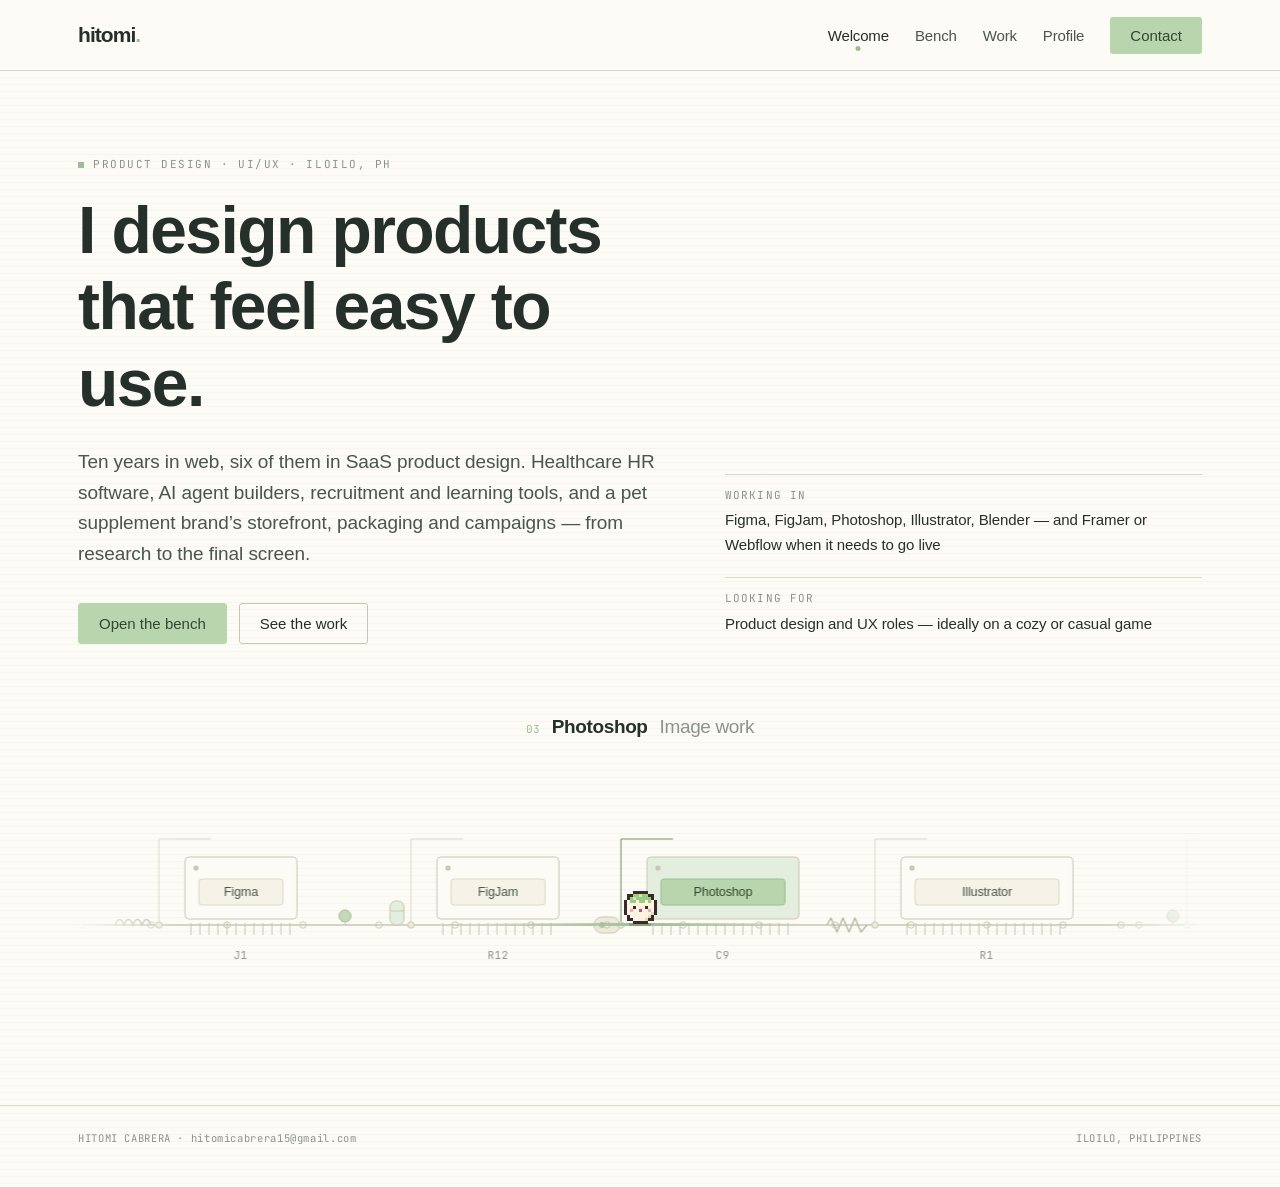
==== commit 2dcc7fcf: "Remove phone number and old portfolio link from Contact Co-Authored-By: Claude Opus 5.5 <noreply@ant" ====
--- a/index.html
+++ b/index.html
@@ -1070,10 +1070,8 @@
     <p class="lede">Open to product design roles, contract work, and studios hiring for game UX. I reply to everything.</p>
     <div class="cgrid">
       <div><div class="k">EMAIL</div><a href="mailto:hitomicabrera15@gmail.com">hitomicabrera15@gmail.com</a></div>
-      <div><div class="k">PHONE</div><a href="tel:+639989803706">+63 998 980 3706</a></div>
       <div><div class="k">LINKEDIN</div><a href="https://linkedin.com/in/hitomicabrera/">/in/hitomicabrera</a></div>
       <div><div class="k">GITHUB</div><a href="https://github.com/TommyCabrera">TommyCabrera</a></div>
-      <div><div class="k">PORTFOLIO</div><a href="https://hitomicabrera.framer.website">hitomicabrera.framer.website</a></div>
       <div><div class="k">BASED IN</div><span>Iloilo, Philippines · GMT+8</span></div>
     </div>
   </div>
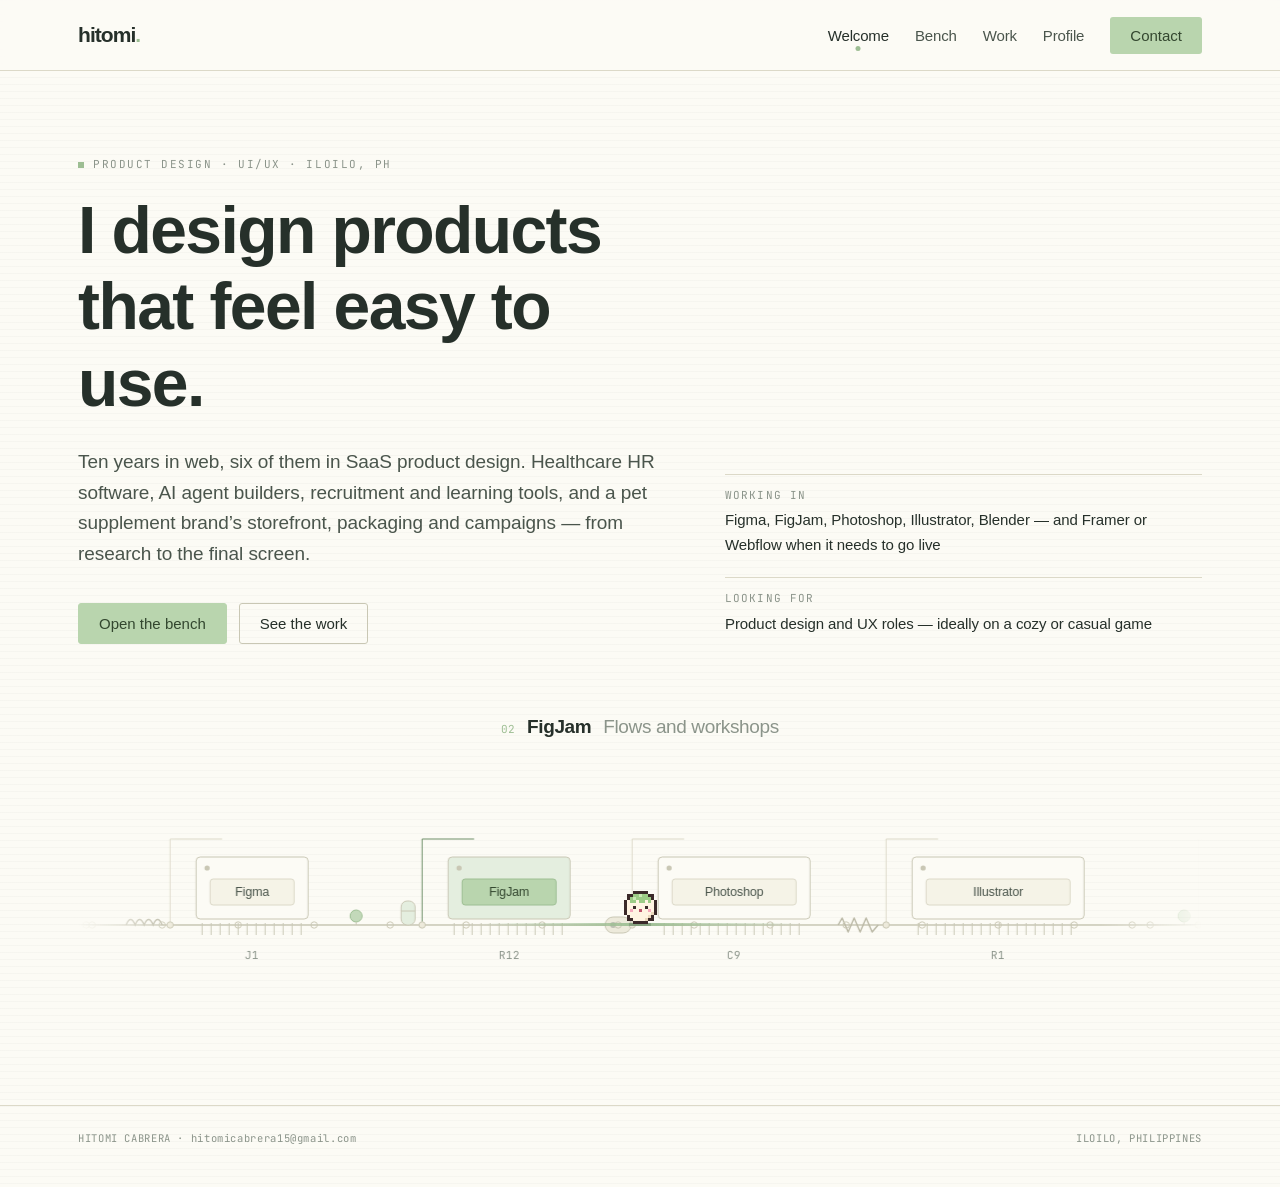
==== commit 090b2d3a: "Redesign Contact with link cards and a pixel-art garden Co-Authored-By: Claude Opus 5.5 <noreply@ant" ====
--- a/index.html
+++ b/index.html
@@ -881,6 +881,33 @@
   .ndatrack ul + ul{display:none}
 }
 
+
+/* ---------- contact ---------- */
+.ctop{padding-top:72px}
+#v-contact .eyebrow{color:var(--moss)}
+.ch{font-size:clamp(46px,6vw,76px);letter-spacing:-.045em;line-height:1;margin:14px 0 20px}
+.ch span{color:var(--muted)}
+#v-contact .lede{max-width:44ch}
+.ccards{display:flex;flex-wrap:wrap;gap:14px;margin-top:44px}
+.ccard{display:flex;flex-direction:column;gap:16px;min-width:190px;padding:24px 24px 26px;border:1px solid var(--line-2);background:var(--paper);color:var(--ink);text-decoration:none;transition:background var(--t),border-color var(--t),transform var(--t)}
+.ccard .k{font-family:var(--mono);font-size:10.5px;letter-spacing:.16em;color:var(--muted)}
+.ccard .v{font-size:21px;letter-spacing:-.02em;display:flex;align-items:center;gap:8px}
+.ccard .v i{font-style:normal;font-size:16px;transition:transform var(--t)}
+.ccard:hover{background:var(--pale);border-color:var(--sage-2);color:var(--ink)}
+.ccard:hover .v i{transform:translate(2px,-2px)}
+.ccard.hl{background:var(--accent);border-color:var(--sage-2)}
+.ccard.hl .k{color:var(--accent-ink)}
+.ccard.hl:hover{background:var(--sage-2)}
+.ccard:focus-visible{outline:2px solid var(--ink);outline-offset:3px}
+.garden{margin-top:72px;border-bottom:1px solid var(--line);line-height:0;display:flex;justify-content:center}
+.garden canvas{display:block;image-rendering:pixelated;image-rendering:crisp-edges}
+@media (max-width:820px){
+  .ctop{padding-top:44px}
+  .ccards{flex-direction:column}
+  .ccard{min-width:0}
+  .ccard .v{font-size:18px;word-break:break-all}
+  .garden{margin-top:48px}
+}
 </style>
 </head>
 <body>
@@ -1064,17 +1091,17 @@
 
 <!-- ================= CONTACT ================= -->
 <section class="view" id="v-contact">
-  <div class="wrap" style="padding-top:56px">
-    <div class="eyebrow">CONTACT</div>
-    <h2>Let's build something</h2>
-    <p class="lede">Open to product design roles, contract work, and studios hiring for game UX. I reply to everything.</p>
-    <div class="cgrid">
-      <div><div class="k">EMAIL</div><a href="mailto:hitomicabrera15@gmail.com">hitomicabrera15@gmail.com</a></div>
-      <div><div class="k">LINKEDIN</div><a href="https://linkedin.com/in/hitomicabrera/">/in/hitomicabrera</a></div>
-      <div><div class="k">GITHUB</div><a href="https://github.com/TommyCabrera">TommyCabrera</a></div>
-      <div><div class="k">BASED IN</div><span>Iloilo, Philippines · GMT+8</span></div>
+  <div class="wrap ctop">
+    <div class="eyebrow">CONTACT &mdash; ILOILO &middot; GMT+8</div>
+    <h2 class="ch">Let&rsquo;s <span>talk</span></h2>
+    <p class="lede">Product design, UX and design systems &mdash; open to product design roles, contract work, and studios hiring for game UX. I reply to everything.</p>
+    <div class="ccards">
+      <a class="ccard hl" href="mailto:hitomicabrera15@gmail.com"><span class="k">EMAIL</span><span class="v">hitomicabrera15@gmail.com</span></a>
+      <a class="ccard" href="https://linkedin.com/in/hitomicabrera/" target="_blank" rel="noopener"><span class="k">LINKEDIN</span><span class="v">/hitomicabrera <i aria-hidden="true">&nearr;</i></span></a>
+      <a class="ccard" href="https://github.com/TommyCabrera" target="_blank" rel="noopener"><span class="k">GITHUB</span><span class="v">/TommyCabrera <i aria-hidden="true">&nearr;</i></span></a>
     </div>
   </div>
+  <div class="wrap"><div class="garden" id="garden" role="img" aria-label="A pixel-art farm garden: a cottage with a mailbox, crop rows, sunflowers and a tree"><canvas id="gardenCv"></canvas></div></div>
 </section>
 
 </main>
@@ -2391,6 +2418,109 @@
 window.addEventListener('resize', function(){ fitFrames(); });
 
 
+/* ---------- pixel garden (original art, drawn cell by cell) ---------- */
+(function(){
+  var host = document.getElementById('garden'), cv = document.getElementById('gardenCv');
+  if(!host || !cv) return;
+  var ctx = cv.getContext('2d'), ROWS = 64, cell = 4, W = 0, t0 = performance.now();
+  var C = { hill1:'#DCE9D5', hill2:'#CFE2C4', grass:'#A9CF8E', grassTop:'#BFDCA8', speck:'#93C07A', soil:'#A8794F', furrow:'#8C6240',
+    post:'#B98A5A', postTop:'#9B6B43', rail:'#C9A06E', roof:'#C96A52', roofDk:'#A9543F', wall:'#F3E6CF', line:'#6B4A35', door:'#9B6B43',
+    win:'#BFE0E8', path:'#E3C9A0', leaf:'#7FB069', leafDk:'#5E9150', stalk:'#6FA05A', yellow:'#F2C94C', red:'#E0685A', white:'#F6F1E7',
+    pink:'#E9A0B8', blue:'#7FB2C9', blueDk:'#5E93AB', trunk:'#8C6240', tree:'#8DBB73', treeHi:'#A9CF8E', treeDk:'#6FA05A',
+    sun:'#F6D98B', halo:'#FBEBC0', cloud:'#FFFFFF', cloudDk:'#EDE7DA', orange:'#E9A23B', fly:'#F6A9BC' };
+  function hash(x, y){ var n = Math.sin(x * 127.1 + y * 311.7) * 43758.5453; return n - Math.floor(n); }
+  function px(x, y, c){ if(x < 0 || x >= W || y < 0 || y >= ROWS) return; ctx.fillStyle = c; ctx.fillRect(x * cell, y * cell, cell, cell); }
+  function rect(x, y, w, h, c){ ctx.fillStyle = c; ctx.fillRect(x * cell, y * cell, w * cell, h * cell); }
+  function size(){
+    var w = host.clientWidth; if(!w) return false;
+    cell = w < 560 ? 3 : 4; W = Math.floor(w / cell);
+    cv.width = W * cell; cv.height = ROWS * cell; cv.style.width = (W * cell) + 'px'; cv.style.height = (ROWS * cell) + 'px';
+    return true;
+  }
+  function cloud(x, y){
+    rect(x+4, y, 5, 1, C.cloud); rect(x+10, y+1, 4, 1, C.cloud); rect(x+2, y+1, 8, 1, C.cloud); rect(x+1, y+2, 15, 1, C.cloud); rect(x, y+3, 17, 1, C.cloud); rect(x+1, y+4, 15, 1, C.cloudDk);
+  }
+  function sunflower(x, top){
+    rect(x+2, top+5, 1, 47-(top+5), C.stalk); px(x+1, top+9, C.leaf); px(x+3, top+11, C.leaf);
+    rect(x+1, top, 3, 1, C.yellow); rect(x, top+1, 5, 3, C.yellow); rect(x+1, top+4, 3, 1, C.yellow); rect(x+1, top+1, 3, 3, C.furrow); px(x+2, top+2, C.postTop);
+  }
+  function draw(t){
+    if(!W && !size()) return;
+    ctx.clearRect(0, 0, cv.width, cv.height);
+    var sway = function(x){ return Math.sin(t / 700 + x * 0.7) > 0.55 ? 1 : 0; };
+    // sun and clouds
+    var sx = Math.round(W * 0.74);
+    for(var yy = -7; yy <= 7; yy++) for(var xx = -7; xx <= 7; xx++){ var d = xx*xx + yy*yy; if(d <= 49 && d > 30) px(sx+xx, 11+yy, C.halo); else if(d <= 30) px(sx+xx, 11+yy, C.sun); }
+    [[0.05, 6, 0.0021], [0.45, 14, 0.0014], [0.9, 4, 0.0017]].forEach(function(c, k){
+      var span = W + 24, x = Math.round(((c[0] * span + t * c[2]) % span) - 12); cloud(x, c[1]);
+    });
+    // hills
+    for(var x = 0; x < W; x++){
+      var h1 = 37 + Math.round(3 * Math.sin(x / 23) + 2 * Math.sin(x / 9 + 1));
+      rect(x, h1, 1, 47 - h1, C.hill1);
+      var h2 = 42 + Math.round(2 * Math.sin(x / 17 + 2));
+      rect(x, h2, 1, 47 - h2, C.hill2);
+    }
+    // grass
+    rect(0, 47, W, ROWS - 47, C.grass); rect(0, 47, W, 1, C.grassTop);
+    for(x = 0; x < W; x++) for(var y = 48; y < ROWS; y++) if(hash(x, y) < 0.05) px(x, y, C.speck);
+    // fence
+    rect(0, 42, W, 1, C.rail); rect(0, 45, W, 1, C.rail);
+    for(x = 2; x < W; x += 10){ rect(x, 40, 2, 8, C.post); rect(x, 40, 2, 1, C.postTop); }
+    // cottage
+    var hx = Math.max(3, Math.round(W * 0.07));
+    rect(hx + 13, 48, 4, ROWS - 48, C.path); for(y = 52; y < ROWS; y += 3) rect(hx + 12 - ((y - 52) / 6 | 0), y, 6 + ((y - 52) / 3 | 0), 2, C.path);
+    rect(hx + 22, 21, 3, 7, C.postTop);
+    for(var r = 0; r < 10; r++){ var half = 5 + Math.round(r * 1.25); rect(hx + 15 - half, 23 + r, half * 2, 1, r > 7 ? C.roofDk : C.roof); }
+    rect(hx + 2, 33, 26, 14, C.wall); rect(hx + 2, 33, 26, 1, C.line); rect(hx + 1, 33, 1, 14, C.line); rect(hx + 28, 33, 1, 14, C.line);
+    rect(hx + 13, 39, 4, 8, C.door); px(hx + 16, 43, C.yellow);
+    [hx + 5, hx + 21].forEach(function(wx){ rect(wx - 1, 35, 6, 5, C.line); rect(wx, 36, 4, 3, C.win); rect(wx + 2, 36, 1, 3, C.line); rect(wx, 37, 4, 1, C.line); });
+    rect(hx + 3, 40, 3, 2, C.red); rect(hx + 24, 40, 3, 2, C.pink); rect(hx + 3, 42, 3, 1, C.leafDk); rect(hx + 24, 42, 3, 1, C.leafDk);
+    // mailbox
+    var mx = hx + 33; rect(mx + 2, 41, 1, 7, C.trunk); rect(mx, 37, 5, 4, C.blue); rect(mx, 40, 5, 1, C.blueDk); rect(mx + 5, 36, 1, 3, C.red);
+    // garden beds
+    var g0 = hx + 42, g1 = Math.round(W * 0.8);
+    for(x = g0; x + 4 < g1; x += 16) sunflower(x + 5, 32 + (x % 3));
+    [[49, 'corn'], [54, 'tomato'], [59, 'turnip']].forEach(function(bed){
+      var by = bed[0]; rect(g0, by + 2, g1 - g0, 3, C.soil); rect(g0, by + 4, g1 - g0, 1, C.furrow);
+      for(var cx = g0 + 2; cx + 3 < g1; cx += 6){
+        var s = sway(cx + by);
+        if(bed[1] === 'corn'){ rect(cx + 1, by - 5, 1, 7, C.stalk); px(cx + s, by - 3, C.leaf); px(cx + 2 + s, by - 1, C.leaf); rect(cx + 2, by - 4, 1, 2, C.yellow); px(cx + 1, by - 6 + s, C.yellow); }
+        if(bed[1] === 'tomato'){ rect(cx, by - 1, 3, 3, C.leaf); px(cx + 1 + s, by - 2, C.leafDk); px(cx, by, C.red); px(cx + 2, by + 1, C.red); }
+        if(bed[1] === 'turnip'){ px(cx + s, by, C.leaf); px(cx + 2 - s, by, C.leaf); px(cx + 1, by, C.leafDk); rect(cx, by + 1, 3, 2, C.white); px(cx + 1, by + 1, C.pink); }
+      }
+    });
+    // watering can
+    var wx2 = g0 - 7; rect(wx2, 50, 4, 3, C.blue); px(wx2 + 4, 50, C.blueDk); px(wx2 + 5, 49, C.blueDk); px(wx2 - 1, 50, C.blueDk); px(wx2 - 1, 51, C.blueDk);
+    // tree
+    var tx = Math.round(W * 0.89);
+    rect(tx, 36, 3, 12, C.trunk);
+    for(yy = -9; yy <= 9; yy++) for(xx = -10; xx <= 10; xx++){
+      var dd = (xx * xx) / 100 + (yy * yy) / 81; if(dd > 1) continue;
+      px(tx + 1 + xx, 29 + yy, (xx + yy < -6) ? C.treeHi : (xx + yy > 7 ? C.treeDk : C.tree));
+    }
+    px(tx - 4, 27, C.red); px(tx + 5, 31, C.red); px(tx, 33, C.red); px(tx + 3, 24, C.red);
+    // chicken (pecks every few beats)
+    var chx = hx + 34, peck = Math.floor(t / 520) % 4 === 0;
+    rect(chx, 57, 5, 3, C.white); rect(chx + 4, peck ? 57 : 55, 2, 2, C.white); px(chx + 5, peck ? 56 : 54, C.red);
+    px(chx + 6, peck ? 58 : 56, C.orange); px(chx + 5, peck ? 57 : 55, C.line); px(chx - 1, 56, C.white);
+    px(chx + 1, 60, C.orange); px(chx + 3, 60, C.orange);
+    // butterfly
+    var bx = Math.round(W * 0.6 + Math.sin(t / 1900) * Math.min(30, W * 0.15)), by2 = Math.round(29 + Math.sin(t / 830) * 5), f = Math.floor(t / 180) % 2;
+    px(bx, by2, C.line); if(f){ px(bx - 1, by2 - 1, C.fly); px(bx + 1, by2 - 1, C.fly); } else { px(bx - 1, by2, C.fly); px(bx + 1, by2, C.fly); }
+  }
+  var last = 0;
+  function loop(t){
+    requestAnimationFrame(loop);
+    if(current !== 'contact' || document.hidden) return;
+    if(t - last < 110) return;
+    last = t; draw(t - t0);
+  }
+  window.addEventListener('resize', function(){ W = 0; size(); draw(performance.now() - t0); });
+  if(reduce){ var once = function(){ if(current === 'contact'){ size(); draw(0); } }; window.addEventListener('hashchange', once); setInterval(once, 1000); }
+  else requestAnimationFrame(loop);
+})();
+
 /* --- rows --- */
 var grid = document.getElementById('worksGrid');
 grid.innerHTML = CASES.map(function(c,i){
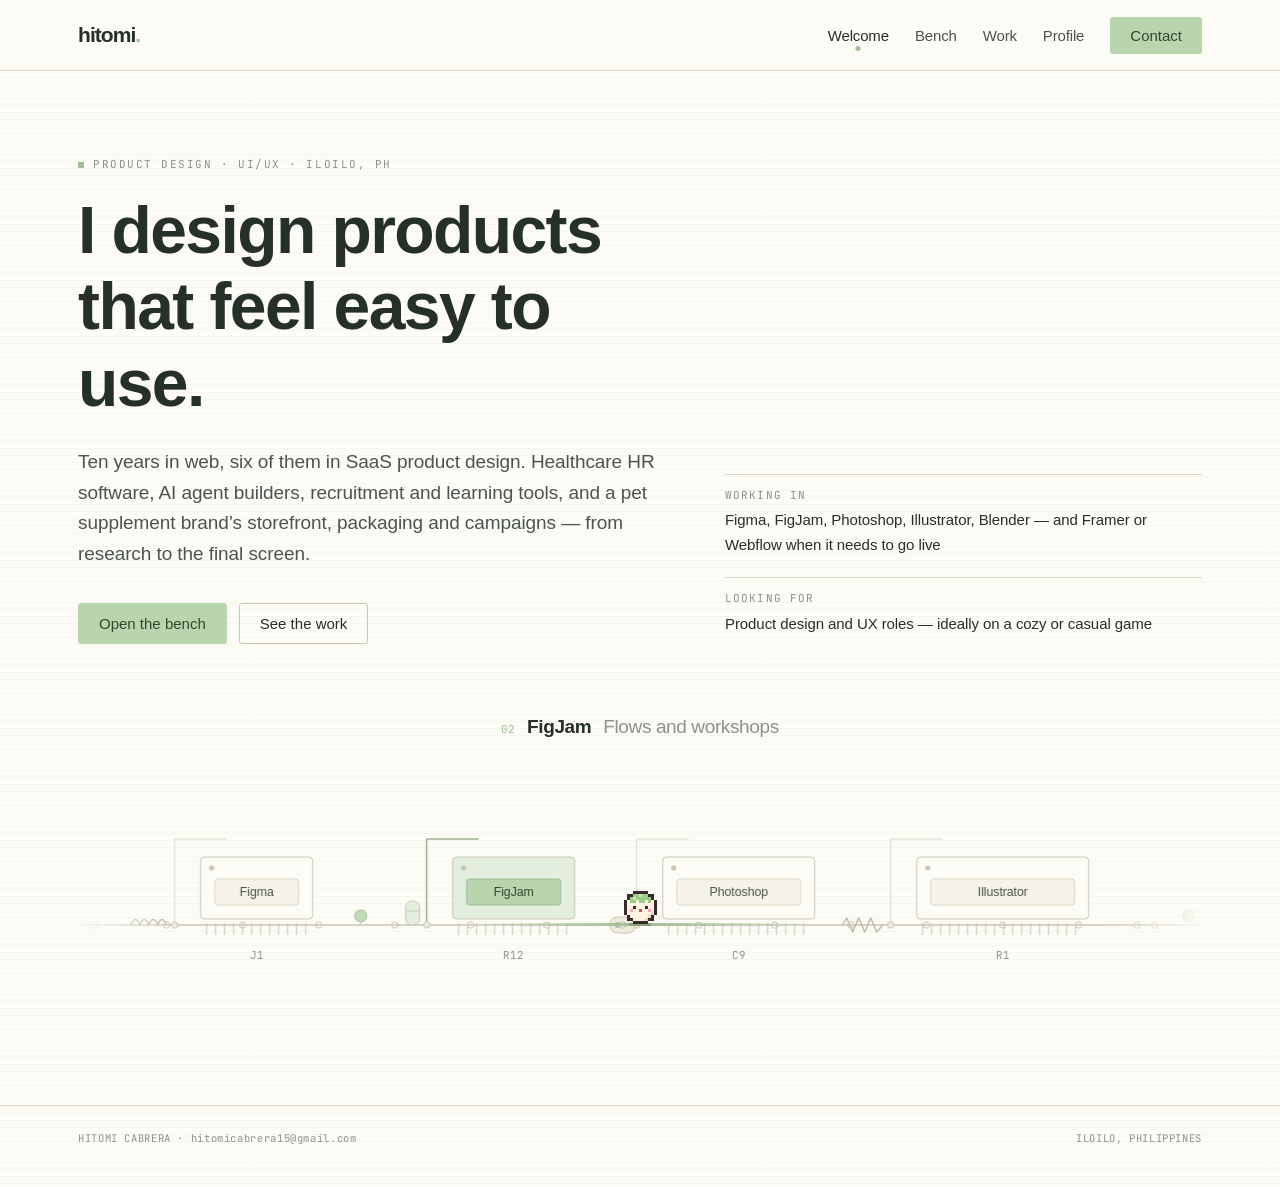
==== commit 642343a6: "Swap the cottage for a pixel bahay kubo Co-Authored-By: Claude Opus 5.5 <noreply@anthropic.com> Clau" ====
--- a/index.html
+++ b/index.html
@@ -1101,7 +1101,7 @@
       <a class="ccard" href="https://github.com/TommyCabrera" target="_blank" rel="noopener"><span class="k">GITHUB</span><span class="v">/TommyCabrera <i aria-hidden="true">&nearr;</i></span></a>
     </div>
   </div>
-  <div class="wrap"><div class="garden" id="garden" role="img" aria-label="A pixel-art farm garden: a cottage with a mailbox, crop rows, sunflowers and a tree"><canvas id="gardenCv"></canvas></div></div>
+  <div class="wrap"><div class="garden" id="garden" role="img" aria-label="A pixel-art farm garden: a bahay kubo with a mailbox, crop rows, sunflowers and a tree"><canvas id="gardenCv"></canvas></div></div>
 </section>
 
 </main>
@@ -2467,15 +2467,28 @@
     // fence
     rect(0, 42, W, 1, C.rail); rect(0, 45, W, 1, C.rail);
     for(x = 2; x < W; x += 10){ rect(x, 40, 2, 8, C.post); rect(x, 40, 2, 1, C.postTop); }
-    // cottage
-    var hx = Math.max(3, Math.round(W * 0.07));
-    rect(hx + 13, 48, 4, ROWS - 48, C.path); for(y = 52; y < ROWS; y += 3) rect(hx + 12 - ((y - 52) / 6 | 0), y, 6 + ((y - 52) / 3 | 0), 2, C.path);
-    rect(hx + 22, 21, 3, 7, C.postTop);
-    for(var r = 0; r < 10; r++){ var half = 5 + Math.round(r * 1.25); rect(hx + 15 - half, 23 + r, half * 2, 1, r > 7 ? C.roofDk : C.roof); }
-    rect(hx + 2, 33, 26, 14, C.wall); rect(hx + 2, 33, 26, 1, C.line); rect(hx + 1, 33, 1, 14, C.line); rect(hx + 28, 33, 1, 14, C.line);
-    rect(hx + 13, 39, 4, 8, C.door); px(hx + 16, 43, C.yellow);
-    [hx + 5, hx + 21].forEach(function(wx){ rect(wx - 1, 35, 6, 5, C.line); rect(wx, 36, 4, 3, C.win); rect(wx + 2, 36, 1, 3, C.line); rect(wx, 37, 4, 1, C.line); });
-    rect(hx + 3, 40, 3, 2, C.red); rect(hx + 24, 40, 3, 2, C.pink); rect(hx + 3, 42, 3, 1, C.leafDk); rect(hx + 24, 42, 3, 1, C.leafDk);
+    // bahay kubo: nipa roof, woven bamboo walls, stilts and a ladder
+    var hx = Math.max(4, Math.round(W * 0.07));
+    rect(hx + 17, 48, 4, ROWS - 48, C.path); for(y = 52; y < ROWS; y += 3) rect(hx + 16 - ((y - 52) / 6 | 0), y, 6 + ((y - 52) / 3 | 0), 2, C.path);
+    [hx + 3, hx + 10, hx + 23, hx + 27].forEach(function(sx2){ rect(sx2, 41, 1, 7, C.trunk); });
+    rect(hx + 5, 44, 4, 3, '#B5653F'); rect(hx + 5, 44, 4, 1, '#8E4B2E'); px(hx + 8, 45, '#9A5534');
+    rect(hx + 1, 40, 29, 1, '#7A5634');
+    for(y = 31; y < 40; y++) for(x = hx + 3; x < hx + 28; x++) px(x, y, ((x + y) % 3 === 0 || (x - y) % 4 === 0) ? '#C49A5A' : '#DDBB7E');
+    rect(hx + 3, 31, 1, 9, C.trunk); rect(hx + 27, 31, 1, 9, C.trunk); rect(hx + 15, 31, 1, 9, '#A8834A');
+    rect(hx + 6, 33, 6, 4, '#5C3F28'); rect(hx + 8, 33, 1, 4, '#8C6240');
+    rect(hx + 5, 32, 8, 1, '#B98A4E'); px(hx + 12, 33, C.trunk); px(hx + 13, 34, C.trunk);
+    rect(hx + 18, 33, 4, 7, '#5C3F28'); rect(hx + 17, 33, 1, 7, C.trunk); rect(hx + 22, 33, 1, 7, C.trunk);
+    rect(hx + 17, 41, 1, 7, '#9B6B43'); rect(hx + 22, 41, 1, 7, '#9B6B43'); for(y = 42; y < 48; y += 2) rect(hx + 18, y, 4, 1, '#B98A5A');
+    for(r = 0; r < 14; r++){
+      var left = hx + 11 - Math.round(r * 1.1), right = hx + 19 + Math.round(r * 1.1);
+      for(x = left; x <= right; x++){
+        var c = (x + r) % 3 === 0 ? '#A8834A' : (r < 2 ? '#B48E50' : '#C8A25E');
+        if(r === 13 && (x % 2)) continue;
+        px(x, 17 + r, c);
+      }
+    }
+    rect(hx + 10, 16, 11, 1, C.trunk); px(hx + 9, 15, C.trunk); px(hx + 21, 15, C.trunk);
+    rect(hx + 24, 44, 2, 3, '#B5653F'); px(hx + 24, 43, C.leaf); px(hx + 25, 42, C.leafDk); px(hx + 26, 43, C.leaf);
     // mailbox
     var mx = hx + 33; rect(mx + 2, 41, 1, 7, C.trunk); rect(mx, 37, 5, 4, C.blue); rect(mx, 40, 5, 1, C.blueDk); rect(mx + 5, 36, 1, 3, C.red);
     // garden beds
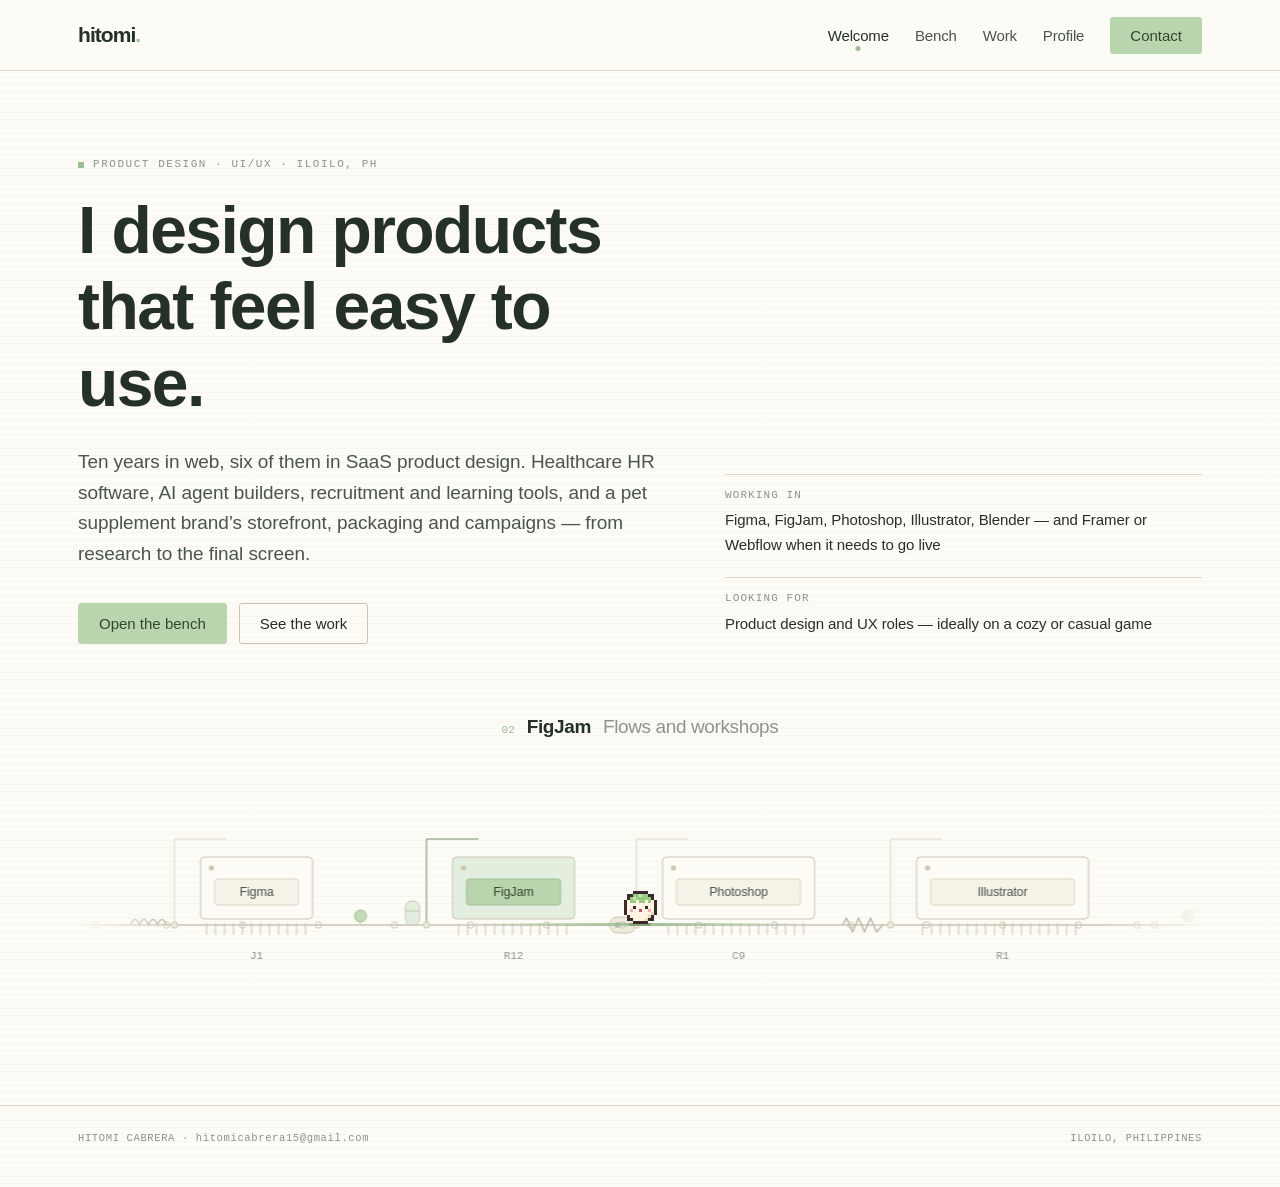
==== commit c79a1ba6: "Split the site into files, add an images folder, and harden security - index.html, assets/css/styles" ====
--- a/index.html
+++ b/index.html
@@ -2,913 +2,16 @@
 <html lang="en">
 <head>
 <meta charset="utf-8">
+<meta http-equiv="Content-Security-Policy" content="default-src 'self'; script-src 'self'; style-src 'self' 'unsafe-inline' https://fonts.googleapis.com; font-src https://fonts.gstatic.com; img-src 'self' data: https://framerusercontent.com; connect-src 'self'; object-src 'none'; base-uri 'self'; form-action 'none'; upgrade-insecure-requests">
+<meta name="referrer" content="strict-origin-when-cross-origin">
+<meta name="robots" content="index, follow, noimageindex, noai, noimageai">
 <meta name="viewport" content="width=device-width, initial-scale=1">
 <title>Hitomi Cabrera — Product Designer</title>
 <meta name="description" content="Hitomi Cabrera is a product designer: SaaS, AI tools and e-commerce, from research to the final screen. Ten years in web, six in SaaS. Iloilo, Philippines.">
 <link rel="preconnect" href="https://fonts.googleapis.com">
 <link rel="preconnect" href="https://fonts.gstatic.com" crossorigin>
 <link href="https://fonts.googleapis.com/css2?family=Inter:wght@400;500;600;700&family=JetBrains+Mono:wght@400;500&family=Lora:wght@500;600;700&family=Plus+Jakarta+Sans:wght@400;500;600;700&family=DM+Sans:wght@400;500;600;700&family=DM+Serif+Display&display=swap" rel="stylesheet">
-<style>
-:root{
-  --paper:#FCFBF5;
-  --cream:#F5F3E7;
-  --cream-2:#EDEADB;
-  --line:#DCD9C8;
-  --line-2:#C9C7B4;
-
-  --ink:#26302A;
-  --ink-2:#4A554C;
-  --muted:#8B948A;
-
-  --pale:#E4EEDF;
-  --sage:#C3D9BA;
-  --sage-2:#9DBE93;
-  --moss:#6E8F68;
-  --forest:#40593D;
-
-  --accent:#B9D5AE;
-  --accent-ink:#33472F;
-
-  --sans:"Helvetica Neue",Helvetica,Inter,Arial,sans-serif;
-  --mono:"SF Mono",ui-monospace,"JetBrains Mono",Menlo,Consolas,monospace;
-  --t:420ms cubic-bezier(.22,.61,.36,1);
-}
-
-*{box-sizing:border-box}
-html,body{margin:0;padding:0;overflow-x:hidden}
-@supports (overflow:clip){html,body{overflow-x:clip}}
-html{scroll-padding-top:96px}
-main{padding-top:70px}
-html{-webkit-text-size-adjust:100%}
-body{
-  background:var(--paper);
-  background-image:repeating-linear-gradient(to bottom, rgba(38,48,42,.028) 0 1px, transparent 1px 7px);
-  color:var(--ink);
-  font-family:var(--sans);
-  font-size:16px;
-  line-height:1.62;
-  letter-spacing:-.005em;
-  -webkit-font-smoothing:antialiased;
-}
-@media (prefers-reduced-motion: reduce){
-  *,*::before,*::after{animation-duration:.001ms !important;transition-duration:.001ms !important}
-}
-
-h1,h2,h3,h4{font-weight:600;letter-spacing:-.024em;line-height:1.16;margin:0}
-h1{font-size:clamp(38px,5.6vw,66px)}
-h2{font-size:clamp(24px,3vw,34px)}
-h3{font-size:18px}
-p{margin:0 0 16px;max-width:64ch;color:var(--ink-2)}
-a{color:var(--forest);text-decoration:none}
-a:hover{color:var(--moss)}
-:focus-visible{outline:2px solid var(--moss);outline-offset:3px;border-radius:2px}
-.mono{font-family:var(--mono);font-size:11px;letter-spacing:.06em;color:var(--muted)}
-
-.wrap{max-width:1180px;margin:0 auto;padding:0 28px}
-
-/* ---------- nav ---------- */
-.nav{
-  position:fixed;top:0;left:0;right:0;z-index:80;transition:box-shadow var(--t);
-  background:rgba(252,251,245,.88);
-  backdrop-filter:blur(10px);
-  border-bottom:1px solid var(--line);
-}
-.nav .wrap{display:flex;align-items:center;gap:28px;height:70px}
-body.scrolled .nav{box-shadow:0 6px 22px rgba(38,48,42,.07)}
-.skip{position:fixed;left:16px;top:-64px;z-index:300;background:var(--ink);color:var(--paper);padding:10px 16px;border-radius:3px;font-size:14px;transition:top 200ms}
-.skip:focus{top:12px;color:var(--paper)}
-.logo{font-size:21px;font-weight:600;letter-spacing:-.045em;color:var(--ink)}
-.logo span{color:var(--sage-2)}
-.navlinks{margin-left:auto;display:flex;align-items:center;gap:26px}
-.navlink{
-  position:relative;background:none;border:0;padding:6px 0;cursor:pointer;
-  font-family:var(--sans);font-size:15px;color:var(--ink-2);letter-spacing:-.01em;
-}
-.navlink:hover{color:var(--ink)}
-.navlink::after{
-  content:"";position:absolute;left:50%;bottom:-1px;width:5px;height:5px;border-radius:50%;
-  background:var(--sage-2);transform:translate(-50%,6px) scale(0);transition:transform var(--t);
-}
-.navlink[aria-current="page"]{color:var(--ink);font-weight:500}
-.navlink[aria-current="page"]::after{transform:translate(-50%,0) scale(1)}
-.navcta{
-  background:var(--accent);color:var(--accent-ink);border:0;border-radius:3px;
-  padding:10px 20px;font-family:var(--sans);font-size:15px;font-weight:500;cursor:pointer;
-  transition:background var(--t);
-}
-.navcta:hover{background:var(--sage-2)}
-.navtoggle{display:none}
-
-/* ---------- page transition ---------- */
-#curtain{
-  position:fixed;inset:0;z-index:200;background:var(--cream);
-  transform:scaleX(0);transform-origin:left center;pointer-events:none;
-}
-#curtain.in{transform:scaleX(1);transition:transform 320ms cubic-bezier(.65,0,.35,1)}
-#curtain.out{transform:scaleX(0);transform-origin:right center;transition:transform 320ms cubic-bezier(.65,0,.35,1)}
-#curtain .mark{
-  position:absolute;left:50%;top:50%;transform:translate(-50%,-50%);
-  font-family:var(--mono);font-size:11px;letter-spacing:.18em;color:var(--muted);opacity:0;
-}
-#curtain.in .mark{opacity:1;transition:opacity 200ms 120ms}
-
-.view{display:none}
-.view.active{display:block;animation:rise 520ms cubic-bezier(.22,.61,.36,1) both}
-@keyframes rise{from{opacity:0;transform:translateY(14px)}to{opacity:1;transform:none}}
-
-/* ---------- shared ---------- */
-.eyebrow{
-  font-family:var(--mono);font-size:11px;letter-spacing:.14em;color:var(--muted);
-  display:flex;align-items:center;gap:9px;margin-bottom:18px;
-}
-.eyebrow::before{content:"";width:6px;height:6px;background:var(--sage-2);flex:none}
-.rule{height:1px;background:var(--line);margin:0}
-.lede{font-size:19px;line-height:1.6;color:var(--ink-2);max-width:58ch}
-.btn{
-  display:inline-block;border:1px solid var(--line-2);background:transparent;color:var(--ink);
-  border-radius:3px;padding:11px 20px;font-family:var(--sans);font-size:15px;cursor:pointer;
-  transition:background var(--t),border-color var(--t);
-}
-.btn:hover{background:var(--cream);border-color:var(--sage-2)}
-.btn--fill{background:var(--accent);border-color:var(--accent);color:var(--accent-ink);font-weight:500}
-.btn--fill:hover{background:var(--sage-2);border-color:var(--sage-2)}
-
-/* ---------- hero ---------- */
-.hero{padding-top:86px;padding-bottom:54px}
-.hero h1{max-width:15ch;margin-bottom:26px}
-.herogrid{display:grid;grid-template-columns:1.1fr .9fr;gap:64px;align-items:end}
-.herofacts{display:grid;gap:20px;padding-bottom:8px}
-.fact{border-top:1px solid var(--line);padding-top:12px}
-.fact .k{font-family:var(--mono);font-size:11px;letter-spacing:.1em;color:var(--muted);margin-bottom:4px}
-.fact .v{font-size:15px;color:var(--ink)}
-.herobtns{display:flex;gap:12px;flex-wrap:wrap;margin-top:34px}
-
-/* ---------- circuit rail ---------- */
-.rail{padding-top:14px;padding-bottom:40px;position:relative}
-.railnote{display:none;margin-top:6px;font-size:10px;letter-spacing:.1em}
-.railhead{display:flex;align-items:baseline;gap:12px;justify-content:center;margin-bottom:6px;min-height:30px}
-.railhead .num{font-family:var(--mono);font-size:11px;color:var(--sage-2)}
-.railhead .name{font-size:19px;font-weight:600;letter-spacing:-.02em}
-.railhead .kind{font-size:19px;color:var(--muted);letter-spacing:-.02em}
-.railscroll{position:relative;overflow:hidden;padding-bottom:10px;
-  -webkit-mask-image:linear-gradient(90deg,transparent,#000 9%,#000 91%,transparent);mask-image:linear-gradient(90deg,transparent,#000 9%,#000 91%,transparent)}
-.railtrack{display:flex;width:max-content;will-change:transform;backface-visibility:hidden}
-.railtrack svg{flex:none}
-.railspark{position:absolute;left:50%;top:176px;width:0;height:0;pointer-events:none;z-index:2}
-.railspark::before{content:"";position:absolute;left:-160px;top:-1.3px;width:320px;height:2.6px;border-radius:2px;background:linear-gradient(90deg,transparent,#9DBE93 50%,transparent)}
-.railspark::after{content:"";position:absolute;left:-6px;top:-6px;width:12px;height:12px;border-radius:50%;background:#40593D;
-  box-shadow:0 0 0 4px #C3D9BA,0 0 18px 6px rgba(157,190,147,.5);animation:sparkpulse 2.2s ease-in-out infinite}
-
-.railspark::after{content:none}
-.railscroll .dango svg{display:block;width:33px;height:auto;flex:none}
-.dango{position:absolute;left:-16.5px;bottom:1px;display:block;line-height:0;transform-origin:50% 100%;animation:dangobounce 1.15s infinite}
-.dshadow{position:absolute;left:-11px;top:-2px;width:22px;height:3px;background:rgba(38,48,42,.2);transform-origin:50% 50%;animation:dshadow 1.15s infinite}
-@keyframes dangobounce{
-  0%{transform:translateY(0) scale(1.12,.86);animation-timing-function:cubic-bezier(.25,.75,.4,1)}
-  48%{transform:translateY(-26px) scale(.97,1.04);animation-timing-function:cubic-bezier(.6,0,.8,.35)}
-  90%{transform:translateY(-2px) scale(.95,1.07)}
-  100%{transform:translateY(0) scale(1.12,.86)}
-}
-@keyframes dshadow{
-  0%,100%{transform:scaleX(1.15);opacity:1;animation-timing-function:cubic-bezier(.25,.75,.4,1)}
-  48%{transform:scaleX(.55);opacity:.45;animation-timing-function:cubic-bezier(.6,0,.8,.35)}
-}
-@media (max-width:820px){ .railspark{transform:scale(.82)} }
-@keyframes sparkpulse{50%{box-shadow:0 0 0 7px #DCE9D5,0 0 28px 10px rgba(157,190,147,.32)}}
-@media (prefers-reduced-motion: no-preference){ .railnote{display:none !important} }
-@media (prefers-reduced-motion: reduce){
-  .railscroll{-webkit-mask-image:none;mask-image:none}
-  .railtrack svg + svg,.railspark{display:none}
-}
-.railscroll::-webkit-scrollbar{height:6px}
-.railscroll::-webkit-scrollbar-thumb{background:var(--line-2);border-radius:3px}
-.railscroll svg{display:block;width:2560px;height:236px}
-.railsvg .chipbox{fill:var(--paper);stroke:var(--line-2);stroke-width:1;transition:fill 480ms ease}
-.railsvg g.chip.on .chipbox{fill:var(--pale)}
-.railsvg g.chip .plate{fill:var(--cream);stroke:var(--line);stroke-width:1;transition:fill 480ms ease,stroke 480ms ease}
-.railsvg g.chip.on .plate{fill:var(--accent);stroke:var(--sage-2)}
-.railsvg text{font-family:var(--mono);font-size:11px;fill:var(--muted)}
-.railsvg .chiplabel{font-family:var(--sans);font-size:12.5px;fill:var(--ink-2);letter-spacing:-.01em}
-.railscroll,.railscroll *{pointer-events:none;user-select:none;-webkit-user-select:none;-webkit-tap-highlight-color:transparent}
-
-/* ---------- bench ---------- */
-.bench{border:1px solid var(--line);background:var(--paper);border-radius:4px;overflow:hidden;margin-top:26px}
-.benchbar{
-  display:flex;align-items:center;gap:12px;height:40px;padding:0 14px;
-  background:var(--accent);color:var(--accent-ink);
-  font-family:var(--mono);font-size:11px;letter-spacing:.11em;
-}
-.benchbar .lights{display:flex;gap:5px}
-.benchbar .lights i{width:7px;height:7px;background:var(--accent-ink);opacity:.45;display:block}
-.benchbar .lights i:first-child{opacity:.9}
-.benchbar .right{margin-left:auto;display:flex;align-items:center;gap:8px}
-.benchbar .right::before{content:"";width:7px;height:7px;background:var(--accent-ink)}
-
-.benchbody{display:grid;grid-template-columns:262px 1fr;min-height:560px}
-.tracks{border-right:1px solid var(--line);background:var(--paper)}
-.tracks .hd{padding:18px 20px 10px;font-family:var(--mono);font-size:11px;letter-spacing:.14em;color:var(--muted)}
-.track{
-  display:block;width:100%;text-align:left;border:0;border-top:1px solid var(--line);
-  background:transparent;padding:16px 20px;cursor:pointer;font-family:var(--sans);
-  transition:background 240ms;position:relative;
-}
-.track:hover{background:var(--cream)}
-.track[aria-selected="true"]{background:var(--cream)}
-.track[aria-selected="true"]::before{content:"";position:absolute;left:0;top:0;bottom:0;width:3px;background:var(--sage-2)}
-.track .tt{display:flex;align-items:center;gap:9px;font-size:16px;font-weight:500;color:var(--ink);letter-spacing:-.015em}
-.track .tt::before{content:"";width:7px;height:7px;background:var(--line-2);flex:none}
-.track[aria-selected="true"] .tt::before{background:var(--moss)}
-.track .ts{font-family:var(--mono);font-size:10.5px;letter-spacing:.1em;color:var(--muted);margin-top:5px;padding-left:16px}
-.tracks .foot{padding:16px 20px;border-top:1px solid var(--line);margin-top:22px}
-.tracks .foot .bar{height:2px;background:var(--line);margin-top:9px;position:relative;overflow:hidden}
-.tracks .foot .bar i{position:absolute;inset:0 auto 0 0;background:var(--moss);transition:width var(--t)}
-
-.stage{display:flex;flex-direction:column;min-width:0}
-.stagehd{
-  display:flex;align-items:center;justify-content:space-between;gap:14px;
-  padding:14px 20px;border-bottom:1px solid var(--line);
-  font-family:var(--mono);font-size:11px;letter-spacing:.13em;color:var(--muted);
-}
-.board{
-  flex:1;position:relative;padding:22px;min-height:400px;overflow:auto;
-  background-image:radial-gradient(var(--line) 1px, transparent 1px);
-  background-size:22px 22px;background-position:11px 11px;
-}
-.board.plain{background-image:none;background:var(--paper)}
-.stagefoot{
-  display:flex;align-items:center;gap:10px;flex-wrap:wrap;
-  padding:12px 20px;border-top:1px solid var(--line);
-  font-family:var(--mono);font-size:11px;letter-spacing:.1em;color:var(--muted);
-}
-.pill{border:1px solid var(--line);border-radius:2px;padding:5px 11px;background:var(--paper)}
-
-/* board: flow */
-/* mobile vertical flow */
-.vflow{display:grid;justify-items:center;gap:0}
-.vnode{
-  align-self:start;
-  border:1px solid var(--line-2);background:var(--cream);border-radius:3px;
-  padding:11px 16px;font-family:var(--mono);font-size:12px;letter-spacing:.05em;
-  text-align:center;min-width:160px;
-  opacity:0;transform:translateY(6px);animation:pop 420ms cubic-bezier(.22,.61,.36,1) forwards;
-}
-.vnode.dia{background:var(--paper);border-style:dashed}
-.vnode.ship{background:var(--accent);border-color:var(--sage-2);color:var(--accent-ink);font-weight:500}
-.vlink{width:1px;height:22px;background:var(--line-2)}
-.vlink.sm{height:14px}
-.vbranch{display:grid;grid-template-columns:1fr 1fr;gap:12px;width:100%;margin-top:6px;align-items:start}
-.vb{display:grid;justify-items:center;align-content:start;gap:0;position:relative;padding-top:26px}
-.vb::before{content:"";position:absolute;top:0;left:50%;width:1px;height:26px;background:var(--line-2)}
-.vb .lbl{position:absolute;top:4px;left:calc(50% + 7px);font-family:var(--mono);font-size:9.5px;color:var(--muted)}
-.vjoin{width:1px;height:22px;background:var(--line-2);margin-top:6px}
-.vnotes{display:grid;gap:12px;margin-top:26px}
-.vnotes .sticky{position:static;animation:none;opacity:1;max-width:none}
-.vnotes .chatcard{position:static;animation:none;opacity:1;width:auto}
-
-.flowfit{position:relative;width:100%;height:446px}
-.flow{position:relative;width:740px;height:446px;transform-origin:top left;margin:0 auto}
-.node{
-  position:absolute;background:var(--cream);border:1px solid var(--line-2);border-radius:3px;
-  padding:12px 16px;font-size:12.5px;letter-spacing:.05em;color:var(--ink);text-align:center;
-  min-width:118px;font-family:var(--mono);
-  opacity:0;transform:translateY(6px);animation:pop 460ms cubic-bezier(.22,.61,.36,1) forwards;
-}
-@keyframes pop{to{opacity:1;transform:none}}
-.node.dia{
-  border:0;background:transparent;min-width:132px;padding:22px 12px;
-}
-.node.ship{background:var(--accent);border-color:var(--sage-2);color:var(--accent-ink);font-weight:500}
-.flow svg.wires{position:absolute;inset:0;width:100%;height:100%;overflow:visible}
-.flow svg.wires path{fill:none;stroke:var(--line-2);stroke-width:1.2}
-.flow svg.wires text{font-family:var(--mono);font-size:10px;fill:var(--muted)}
-.sticky{
-  position:absolute;padding:14px 16px;font-size:13px;line-height:1.5;color:var(--ink);
-  box-shadow:0 6px 16px rgba(38,48,42,.08);max-width:200px;
-  opacity:0;animation:pop 520ms 260ms cubic-bezier(.22,.61,.36,1) forwards;
-}
-.sticky.a{background:#E4EEDF;transform:rotate(-1.6deg)}
-.sticky.b{background:#EDEADB;transform:rotate(1.4deg)}
-.chatcard{
-  position:absolute;width:252px;background:var(--paper);
-  border:1px solid var(--line);border-radius:3px;padding:14px;
-  box-shadow:0 8px 22px rgba(38,48,42,.06);
-  opacity:0;animation:pop 520ms 380ms cubic-bezier(.22,.61,.36,1) forwards;
-}
-.chatcard .k{font-family:var(--mono);font-size:10px;letter-spacing:.14em;color:var(--muted);margin-bottom:10px}
-.chatcard .q{background:var(--cream);border-radius:3px;padding:9px 11px;font-size:13px;margin-bottom:10px}
-.chatcard .a{display:flex;gap:9px;font-size:13px;color:var(--ink-2);line-height:1.45}
-.chatcard .a::before{content:"";width:8px;height:8px;border-radius:50%;background:var(--moss);flex:none;margin-top:5px}
-.chatcard .f{font-family:var(--mono);font-size:10px;color:var(--muted);margin-top:9px;padding-left:17px}
-
-/* board: builder */
-.builder{display:grid;grid-template-columns:210px 1fr;gap:20px}
-.blocklist{display:grid;gap:7px;align-content:start}
-.blocklist .hd{font-family:var(--mono);font-size:10.5px;letter-spacing:.13em;color:var(--muted);margin-bottom:3px}
-.blockbtn{
-  display:flex;align-items:center;gap:10px;width:100%;text-align:left;cursor:grab;
-  border:1px solid var(--line);background:var(--paper);border-radius:3px;padding:9px 11px;
-  font-family:var(--sans);font-size:13.5px;color:var(--ink);transition:border-color 240ms,background 240ms;
-}
-.blockbtn:hover{border-color:var(--sage-2);background:var(--cream)}
-.blockbtn i{width:14px;height:14px;background:var(--sage);border-radius:2px;flex:none;display:block}
-.blockbtn.alt i{background:var(--cream-2);border:1px solid var(--line-2)}
-.presetrow{display:flex;gap:6px;flex-wrap:wrap;margin-top:6px}
-.presetrow button{
-  border:1px solid var(--line);background:var(--paper);border-radius:2px;
-  padding:5px 9px;font-family:var(--mono);font-size:10px;letter-spacing:.06em;color:var(--ink-2);cursor:pointer;
-}
-.presetrow button:hover{background:var(--accent);border-color:var(--sage-2);color:var(--accent-ink)}
-
-.viewport{border:1px solid var(--line);border-radius:3px;background:var(--paper);display:flex;flex-direction:column;min-width:0}
-.vtabs{display:flex;border-bottom:1px solid var(--line);background:var(--cream)}
-.vtab{
-  border:0;background:transparent;border-right:1px solid var(--line);cursor:pointer;
-  padding:9px 15px;font-family:var(--mono);font-size:10.5px;letter-spacing:.11em;color:var(--muted);
-}
-.vtab[aria-selected="true"]{background:var(--paper);color:var(--ink)}
-.vtab.right{margin-left:auto;border-right:0;border-left:1px solid var(--line)}
-.vbody{padding:18px;background:var(--cream);flex:1}
-.screen{
-  max-width:290px;margin:0 auto;background:var(--paper);border:1px solid var(--line-2);
-  border-radius:3px;padding:7px;min-height:330px;
-}
-.canvas{min-height:316px;display:flex;flex-direction:column;gap:7px}
-.canvas.over{outline:1px dashed var(--moss);outline-offset:-3px}
-.empty{
-  flex:1;display:flex;align-items:center;justify-content:center;text-align:center;padding:24px;
-  border:1px dashed var(--line-2);border-radius:3px;
-  font-family:var(--mono);font-size:10.5px;line-height:2;letter-spacing:.08em;color:var(--muted);
-}
-.item{position:relative;border:1px solid var(--line);border-radius:2px;overflow:hidden;animation:pop 320ms both}
-.item .tools{position:absolute;top:3px;right:3px;display:flex;gap:2px;opacity:0;transition:opacity 200ms}
-.item:hover .tools,.item:focus-within .tools{opacity:1}
-.tools button{
-  width:18px;height:18px;line-height:1;font-size:9px;cursor:pointer;
-  background:var(--paper);border:1px solid var(--line-2);border-radius:2px;color:var(--ink-2);
-}
-.tools button:hover{background:var(--accent);border-color:var(--sage-2)}
-
-.c-nav{display:flex;align-items:center;gap:6px;padding:9px 10px;background:var(--ink);color:var(--cream);font-family:var(--mono);font-size:9px;letter-spacing:.1em}
-.c-nav .burger{margin-left:auto;display:grid;gap:2px}
-.c-nav .burger i{width:11px;height:1px;background:var(--cream);display:block}
-.c-hero{padding:15px;background:var(--pale)}
-.c-hero b{display:block;font-size:13px;letter-spacing:-.02em;margin-bottom:4px}
-.c-hero small{font-size:10.5px;color:var(--ink-2);line-height:1.5}
-.c-cards{display:grid;grid-template-columns:1fr 1fr;gap:7px;padding:10px}
-.c-cards div{border:1px solid var(--line);border-radius:2px;padding:8px;font-size:9.5px;font-family:var(--mono);letter-spacing:.06em;color:var(--ink-2)}
-.c-cards div i{display:block;height:26px;background:var(--sage);border-radius:2px;margin-bottom:6px}
-.c-quiz{padding:13px}
-.c-quiz b{display:block;font-size:11.5px;margin-bottom:9px;letter-spacing:-.01em}
-.c-quiz span{display:block;border:1px solid var(--line);border-radius:2px;padding:6px 8px;font-size:10.5px;margin-bottom:5px;color:var(--ink-2)}
-.c-chart{padding:12px 12px 10px;display:flex;align-items:flex-end;gap:6px;height:86px}
-.c-chart i{flex:1;background:var(--sage);border-radius:1px;display:block}
-.c-chart i:nth-child(4){background:var(--moss)}
-.c-cta{padding:13px}
-.c-cta span{display:block;text-align:center;background:var(--accent);color:var(--accent-ink);border-radius:2px;padding:9px;font-size:11px;font-weight:500}
-.c-table{padding:10px;font-family:var(--mono);font-size:9.5px;color:var(--ink-2)}
-.c-table div{display:flex;justify-content:space-between;border-bottom:1px solid var(--cream-2);padding:4px 0}
-.c-foot{padding:11px;background:var(--cream);font-family:var(--mono);font-size:8.5px;letter-spacing:.1em;color:var(--muted);text-align:center}
-
-pre.code{
-  margin:0;padding:18px;background:var(--ink);color:#DCE5D8;border-radius:0 0 2px 2px;
-  font-family:var(--mono);font-size:12px;line-height:1.7;overflow:auto;max-height:372px;white-space:pre;
-}
-.code .t{color:#A9CE9C}
-.code .a{color:#C9C0A0}
-.code .v{color:#EDEADB}
-.code .cm{color:#6E7B6C}
-
-/* board: design system */
-.dsgrid{display:grid;grid-template-columns:repeat(auto-fit,minmax(230px,1fr));gap:1px;background:var(--line)}
-.dscell{background:var(--paper);padding:18px}
-.dscell .k{font-family:var(--mono);font-size:10px;letter-spacing:.13em;color:var(--muted);margin-bottom:12px}
-.swatches{display:flex;gap:0;height:44px;border:1px solid var(--line);border-radius:2px;overflow:hidden}
-.swatches i{flex:1;display:block}
-.scale > div{border-bottom:1px solid var(--cream-2);padding:6px 0;display:flex;align-items:baseline;gap:12px}
-.scale span{font-family:var(--mono);font-size:10px;color:var(--muted);width:38px;flex:none}
-.parts{display:grid;gap:6px}
-.parts div{display:flex;align-items:center;gap:9px;font-size:13.5px;color:var(--ink-2)}
-.parts div::before{content:"";width:7px;height:7px;background:var(--sage);flex:none}
-.parts div.done::before{background:var(--moss)}
-
-/* board: product design + platforms */
-.steps{display:grid;grid-template-columns:repeat(auto-fit,minmax(160px,1fr));gap:1px;background:var(--line);margin-bottom:22px}
-.step{background:var(--paper);padding:16px}
-.step .n{font-family:var(--mono);font-size:10px;color:var(--sage-2);margin-bottom:8px}
-.step h4{font-size:14.5px;margin-bottom:6px}
-.step p{font-size:13px;margin:0;line-height:1.5}
-.platgrid{display:grid;grid-template-columns:repeat(auto-fit,minmax(220px,1fr));gap:1px;background:var(--line)}
-.plat{background:var(--paper);padding:18px}
-.plat .k{font-family:var(--mono);font-size:10px;letter-spacing:.12em;color:var(--muted);margin-bottom:10px}
-.plat h4{font-size:16px;margin-bottom:7px}
-.plat p{font-size:13.5px;margin:0;line-height:1.55}
-
-/* terminal */
-.term{background:var(--ink);color:#CFDACB;font-family:var(--mono);font-size:12.5px;line-height:1.95}
-.termlog{padding:16px 20px;height:172px;overflow:auto}
-.termlog div{display:flex;gap:12px}
-.termlog .g{color:#9DBE93}
-.termlog .m{color:#6E7B6C}
-.termbar{display:flex;align-items:center;gap:10px;border-top:1px solid #38423A;padding:10px 14px 10px 20px}
-.termbar .prompt{color:#9DBE93;flex:1;display:flex;gap:12px}
-.termbar button{
-  background:transparent;border:1px solid #48524A;color:#CFDACB;border-radius:2px;
-  padding:6px 13px;font-family:var(--mono);font-size:10.5px;letter-spacing:.1em;cursor:pointer;
-}
-.termbar button:hover{background:#333D35;border-color:#6E8F68}
-.caret{display:inline-block;width:7px;height:14px;background:#9DBE93;vertical-align:-2px;animation:blink 1.05s steps(2) infinite}
-@keyframes blink{50%{opacity:0}}
-
-/* ---------- mobile menu ---------- */
-.burger{
-  display:none;margin-left:auto;background:none;border:0;cursor:pointer;
-  width:34px;height:34px;padding:8px 5px;
-}
-.burger span{display:block;height:1.5px;background:var(--ink);transition:transform 260ms}
-.burger span + span{margin-top:7px}
-.menu{
-  position:fixed;inset:0;z-index:150;background:var(--paper);
-  background-image:repeating-linear-gradient(to bottom, rgba(38,48,42,.028) 0 1px, transparent 1px 7px);
-  display:flex;flex-direction:column;
-  animation:menuIn 300ms cubic-bezier(.22,.61,.36,1) both;
-}
-.menu[hidden]{display:none}
-@keyframes menuIn{from{opacity:0;transform:translateY(-10px)}to{opacity:1;transform:none}}
-.menuhd{
-  display:flex;align-items:center;justify-content:space-between;
-  height:62px;padding:0 20px;border-bottom:1px solid var(--line);flex:none;
-}
-.menuclose{
-  position:relative;width:34px;height:34px;background:none;border:0;cursor:pointer;
-}
-.menuclose span{position:absolute;left:6px;top:16px;width:22px;height:1.5px;background:var(--ink)}
-.menuclose span:first-child{transform:rotate(45deg)}
-.menuclose span:last-child{transform:rotate(-45deg)}
-.menulist{flex:1;overflow-y:auto;padding:26px 20px 0}
-.menuitem{
-  display:flex;align-items:baseline;gap:20px;width:100%;text-align:left;
-  background:none;border:0;border-bottom:1px solid var(--line);cursor:pointer;
-  padding:20px 2px;font-family:var(--sans);
-  opacity:0;transform:translateY(8px);
-  animation:menuRise 380ms cubic-bezier(.22,.61,.36,1) forwards;
-}
-@keyframes menuRise{to{opacity:1;transform:none}}
-.menuitem .n{font-family:var(--mono);font-size:11px;color:var(--sage-2);flex:none;width:20px}
-.menuitem .t{font-size:34px;font-weight:500;letter-spacing:-.035em;color:var(--ink);line-height:1.1}
-.menuitem[aria-current="page"] .t{color:var(--moss)}
-.menuitem[aria-current="page"] .n{color:var(--moss)}
-.menufoot{
-  flex:none;display:flex;align-items:center;justify-content:space-between;gap:16px;
-  padding:20px;border-top:1px solid var(--line);
-  font-family:var(--mono);font-size:10.5px;letter-spacing:.09em;
-}
-.menufoot a{color:var(--forest)}
-.menufoot span{color:var(--muted)}
-body.menuopen{overflow:hidden}
-
-
-/* ---------- work rows ---------- */
-.workhead{display:grid;grid-template-columns:1.15fr .85fr;gap:56px;align-items:end}
-.workintro{padding-bottom:4px}
-
-.works{position:relative;border-top:1px solid var(--line);margin-top:34px}
-.workrow{
-  display:grid;grid-template-columns:56px 1.1fr 1.5fr 34px;gap:30px;align-items:start;
-  width:100%;text-align:left;background:transparent;border:0;
-  border-bottom:1px solid var(--line);padding:30px 4px;
-  font-family:var(--sans);cursor:pointer;transition:background 300ms,padding-left 300ms;
-}
-.workrow:hover,.workrow:focus-visible{background:var(--cream);padding-left:14px}
-.workrow .no{font-family:var(--mono);font-size:11px;color:var(--sage-2);padding-top:5px}
-.workrow h3{font-size:18px;margin-bottom:6px;color:var(--ink)}
-.workrow .m{display:block;font-family:var(--mono);font-size:10.5px;letter-spacing:.11em;color:var(--muted)}
-.workrow p{margin:0 0 12px;font-size:15.5px}
-.workrow .nda{
-  display:inline-block;margin-top:12px;background:var(--accent);color:var(--accent-ink);
-  font-family:var(--mono);font-size:9.5px;letter-spacing:.12em;padding:4px 9px;
-}
-.workrow .plus{width:17px;height:17px;position:relative;margin-top:6px;justify-self:end}
-.workrow .plus::before,.workrow .plus::after{
-  content:"";position:absolute;background:var(--line-2);transition:background 320ms,transform 320ms;
-}
-.workrow .plus::before{left:50%;top:0;width:1px;height:100%;transform:translateX(-50%)}
-.workrow .plus::after{top:50%;left:0;height:1px;width:100%;transform:translateY(-50%)}
-.workrow:hover .plus::before{background:var(--moss);transform:translateX(-50%) rotate(90deg)}
-.workrow:hover .plus::after{background:var(--moss)}
-.tags{display:flex;gap:6px;flex-wrap:wrap}
-.tag{border:1px solid var(--line);border-radius:2px;padding:3px 9px;font-family:var(--mono);font-size:10px;letter-spacing:.05em;color:var(--ink-2)}
-.workthumb{display:none}
-
-.hovercard{
-  position:absolute;top:0;left:0;width:320px;z-index:6;pointer-events:none;
-  background:var(--paper);border:1px solid var(--line);
-  box-shadow:0 18px 44px rgba(38,48,42,.16);
-  opacity:0;transform:translateY(10px);
-  transition:opacity 240ms,transform 240ms;
-  will-change:transform;
-}
-.hovercard.on{opacity:1}
-.hovercard .shot{display:block;width:100%;height:auto;border-bottom:1px solid var(--line)}
-.hovercard .body{padding:14px 16px 16px}
-.hovercard h3{font-size:18px;margin-bottom:7px}
-.hovercard p{font-size:13.5px;line-height:1.5;margin:0 0 10px}
-.hovercard .open{font-family:var(--sans);font-size:13.5px;color:var(--forest);font-weight:500}
-.worksnote{margin:26px auto 0;text-align:center;color:var(--muted);font-size:14.5px;max-width:44ch}
-
-/* ---------- case study ---------- */
-.caseback{
-  background:none;border:0;cursor:pointer;font-family:var(--mono);font-size:10.5px;
-  letter-spacing:.13em;color:var(--muted);padding:0;margin-bottom:30px;
-}
-.caseback:hover{color:var(--ink)}
-.casetitle{font-size:clamp(32px,4.2vw,50px);margin-bottom:12px}
-.casesub{font-size:18px;line-height:1.55;color:var(--ink-2);max-width:54ch;margin-bottom:30px}
-.casemeta{
-  display:grid;grid-template-columns:repeat(4,1fr);gap:0;
-  border:1px solid var(--line);background:var(--cream);margin-bottom:34px;
-}
-.casemeta > div{padding:13px 16px;border-right:1px solid var(--line)}
-.casemeta > div:last-child{border-right:0}
-.casemeta .k{font-family:var(--mono);font-size:9.5px;letter-spacing:.13em;color:var(--muted);margin-bottom:5px}
-.casemeta .v{font-size:14px;color:var(--ink);line-height:1.4}
-.casehero{margin:0 0 12px;border:1px solid var(--line);overflow:hidden}
-.casehero svg{display:block;width:100%;height:auto}
-
-.casestep{padding:52px 0;border-top:1px solid var(--line)}
-.casestep:first-child{border-top:0;padding-top:56px}
-.stepgrid{display:grid;grid-template-columns:1fr 1.15fr;gap:64px;align-items:start}
-.steptag{
-  display:flex;align-items:center;gap:8px;
-  font-family:var(--mono);font-size:10px;letter-spacing:.14em;color:var(--muted);margin-bottom:14px;
-}
-.steptag .dot{width:6px;height:6px;background:var(--sage-2);flex:none}
-.stepleft h2{font-size:clamp(21px,2.3vw,27px);letter-spacing:-.028em;max-width:16ch}
-.stepbody p{font-size:16px;line-height:1.66;color:var(--ink-2);max-width:58ch}
-.stepbody p:last-child{margin-bottom:0}
-.caselist{display:grid;gap:11px;margin:0 0 16px;padding:0;list-style:none;max-width:58ch}
-.stepbody > .caselist:last-child{margin-bottom:0}
-.caselist li{display:grid;grid-template-columns:auto 1fr;gap:11px;font-size:15.5px;color:var(--ink-2);line-height:1.55}
-.caselist li::before{content:"";width:6px;height:6px;background:var(--sage);margin-top:9px}
-.casefig{margin:34px 0 0;border:1px solid var(--line);background:var(--cream);overflow:hidden}
-.casefig svg{display:block;width:100%;height:auto}
-.casefig figcaption{
-  border-top:1px solid var(--line);background:var(--paper);
-  padding:10px 15px;font-family:var(--mono);font-size:10px;letter-spacing:.09em;color:var(--muted);
-}
-.casenext{
-  display:flex;align-items:flex-end;justify-content:space-between;gap:28px;flex-wrap:wrap;
-  border-top:1px solid var(--line);padding:38px 0 12px;
-}
-.casenext .k{font-family:var(--mono);font-size:10px;letter-spacing:.13em;color:var(--muted);margin-bottom:8px}
-.casenext h3{font-size:27px;letter-spacing:-.028em;margin-bottom:8px}
-.casenext p{font-size:15px;max-width:46ch;margin:0}
-
-@media (max-width:1100px){
-  .workrow{grid-template-columns:44px 1fr 1.3fr 26px;gap:22px}
-}
-@media (max-width:820px){
-  .workhead,.casehead{grid-template-columns:1fr;gap:26px}
-  .workintro{padding-bottom:0}
-  .workrow{grid-template-columns:1fr;gap:14px;padding:24px 0}
-  .workrow:hover{padding-left:0}
-  .workrow .no{padding-top:0}
-  .workrow .plus{display:none}
-  .workthumb{display:block;border:1px solid var(--line);margin-bottom:14px}
-  .workthumb svg{display:block;width:100%;height:auto}
-  .workrow .copen{display:block;margin-top:12px;font-size:14px;color:var(--forest);font-weight:500}
-  .hovercard{display:none}
-  .casemeta{grid-template-columns:1fr 1fr}
-  .casemeta > div:nth-child(2n){border-right:0}
-  .casemeta > div:nth-child(-n+2){border-bottom:1px solid var(--line)}
-  .stepgrid{grid-template-columns:1fr;gap:16px}
-  .casestep{padding:32px 0}
-  .casestep:first-child{padding-top:34px}
-  .stepleft h2{max-width:none}
-  .casesub{font-size:16.5px}
-  .casefig{margin-top:22px}
-  .casenext h3{font-size:21px}
-}
-@media (min-width:821px){
-  .workrow .copen{display:none}
-}
-
-/* ---------- profile stack + life ---------- */
-.stackcols{display:grid;grid-template-columns:1fr 1fr;gap:1px;background:var(--line);border:1px solid var(--line)}
-.stackcols > div{background:var(--paper);padding:4px 0}
-.stackcols li{
-  display:flex;align-items:center;gap:10px;
-  padding:9px 16px;font-size:14.5px;color:var(--ink-2);
-}
-.stackcols ul{list-style:none;margin:0;padding:0}
-.stackcols li::before{content:"";width:6px;height:6px;background:var(--sage);flex:none}
-.lifelist{list-style:none;margin:0;padding:0;display:grid;gap:11px}
-.lifelist li{display:grid;grid-template-columns:26px 1fr;gap:8px;align-items:baseline;font-size:15.5px;color:var(--ink-2);line-height:1.5}
-.lifelist .e{font-size:15px;line-height:1}
-.prosec{border-top:1px solid var(--line);margin-top:56px;padding-top:40px}
-
-
-/* ---------- profile ---------- */
-.twocol{display:grid;grid-template-columns:1fr 1fr;gap:64px;align-items:start}
-.tl{border-top:1px solid var(--line)}
-.tlitem{display:grid;grid-template-columns:150px 1fr;gap:20px;padding:24px 0;border-bottom:1px solid var(--line)}
-.tlitem .when{font-family:var(--mono);font-size:10.5px;letter-spacing:.08em;color:var(--muted);padding-top:4px}
-.tlitem h3{font-size:16.5px;margin-bottom:6px}
-.tlitem p{font-size:14.5px;margin:0}
-
-/* ---------- contact ---------- */
-.cgrid{display:grid;grid-template-columns:repeat(auto-fit,minmax(230px,1fr));gap:1px;background:var(--line);margin-top:36px;border:1px solid var(--line)}
-.cgrid > div{background:var(--paper);padding:22px}
-.cgrid .k{font-family:var(--mono);font-size:10px;letter-spacing:.13em;color:var(--muted);margin-bottom:8px}
-.cgrid a,.cgrid span{font-size:16px;color:var(--ink);letter-spacing:-.01em}
-.cgrid a:hover{color:var(--moss)}
-
-footer{border-top:1px solid var(--line);margin-top:70px}
-footer .wrap{display:flex;justify-content:space-between;gap:20px;flex-wrap:wrap;padding-top:24px;padding-bottom:40px}
-footer .mono{font-size:10.5px}
-
-@media (max-width:1000px){
-  .benchbody{grid-template-columns:1fr}
-  .tracks{border-right:0;border-bottom:1px solid var(--line)}
-  .tracks .hd{padding:14px 18px 8px}
-  #trackList{display:grid;grid-template-columns:1fr 1fr}
-  .track{border-top:1px solid var(--line);border-right:1px solid var(--line);padding:13px 16px;min-width:0}
-  .track:nth-child(2n){border-right:0}
-  .track[aria-selected="true"]::before{left:0;right:0;top:auto;bottom:0;width:auto;height:3px}
-  .track .tt{font-size:15px}
-  .track .ts{padding-left:16px;font-size:9.5px}
-  .tracks .foot{margin-top:0}
-  .builder{grid-template-columns:1fr}
-  .blocklist{display:grid;grid-template-columns:repeat(auto-fit,minmax(142px,1fr))}
-  .blocklist .hd{grid-column:1/-1}
-  .flow{margin:0}
-}
-
-@media (max-width:820px){
-  body{font-size:15.5px}
-  .wrap{padding:0 20px}
-  .nav .wrap{height:62px;gap:14px}
-  main{padding-top:62px}
-  html{scroll-padding-top:80px}
-  .logo{font-size:19px}
-  .navlinks{display:none}
-  .burger{display:block}
-  .hero{padding-top:52px;padding-bottom:34px}
-  h1{font-size:clamp(31px,8.4vw,44px)}
-  .lede{font-size:17px}
-  .herogrid,.twocol{grid-template-columns:1fr;gap:34px}
-  .herofacts{gap:16px}
-  .herobtns{margin-top:26px}
-  .herobtns .btn{flex:1;text-align:center}
-  .railhead{flex-wrap:wrap;justify-content:flex-start;margin-bottom:10px}
-  .railhead .name,.railhead .kind{font-size:16px}
-  .railscroll svg{width:1900px;height:190px}
-  .railspark{top:141.7px}
-  .railnote{display:block}
-  .bench{margin-top:20px}
-  .benchbar{height:auto;padding:9px 12px;font-size:10px;letter-spacing:.07em;align-items:flex-start}
-  .benchbar .lights{padding-top:4px}
-  .stagehd{padding:11px 16px;font-size:10px;letter-spacing:.08em}
-  .board{padding:14px;min-height:300px}
-  .stagefoot{padding:10px 16px;font-size:10px;gap:7px}
-  .pill{padding:4px 9px}
-  .termlog{height:136px;padding:14px 16px}
-  .term{font-size:11.5px;line-height:1.85}
-  .termbar{flex-wrap:wrap;padding:9px 12px 9px 16px;gap:8px}
-  .termbar .prompt{flex:1 0 100%;order:-1}
-  .termbar button{flex:1;padding:8px 10px}
-  .dsgrid,.steps,.platgrid,.cgrid{grid-template-columns:1fr}
-  .workrow{grid-template-columns:1fr;gap:10px;padding:24px 0}
-  .workrow .no{padding-top:0}
-  .tlitem{grid-template-columns:1fr;gap:6px;padding:20px 0}
-  .stackcols{grid-template-columns:1fr 1fr}
-  .stackcols li{font-size:14px;padding:8px 13px}
-  .prosec{margin-top:40px;padding-top:30px}
-  .cgrid > div{padding:18px}
-  footer .wrap{padding-bottom:34px}
-}
-
-@media (max-width:480px){
-  #trackList{grid-template-columns:1fr}
-  .track{border-right:0}
-  .blocklist{grid-template-columns:1fr 1fr}
-  .presetrow button{flex:1 0 calc(50% - 3px)}
-  .screen{max-width:100%}
-  .vbody{padding:12px}
-  h1{font-size:clamp(29px,8.6vw,38px)}
-  .logo{font-size:18px}
-  .menuitem .t{font-size:30px}
-  .menuitem{padding:17px 2px}
-}
-
-@media (hover:none){
-  .item .tools{opacity:1}
-}
-
-
-/* ---------- work: desktop showcase ---------- */
-.workhero{display:grid;grid-template-columns:1.15fr .85fr;gap:56px;align-items:start;padding-top:72px;padding-bottom:64px}
-.workh{font-size:clamp(40px,5.4vw,66px);letter-spacing:-.045em;line-height:1.02}
-.workh span{display:block;color:var(--muted)}
-.workhero .lede{margin-bottom:22px}
-.showcase{display:grid;grid-template-columns:320px minmax(0,1fr);border-top:1px solid var(--line);position:relative}
-.showcase::before,.showcase::after{content:"";position:absolute;top:-1px;width:14px;height:14px;border-top:1.5px solid var(--sage-2)}
-.showcase::before{left:-14px;border-left:1.5px solid var(--sage-2)}
-.showcase::after{right:-14px;border-right:1.5px solid var(--sage-2)}
-.sc-sticky{position:sticky;top:100px;padding:56px 30px 40px 0}
-.sc-item{border-top:1px solid var(--line)}
-.sc-item:first-child{border-top:0}
-.sc-head{display:flex;align-items:center;gap:10px;flex-wrap:wrap}
-.sc-name{background:none;border:0;padding:12px 0;font-family:var(--sans);font-size:28px;font-weight:400;letter-spacing:-.03em;line-height:1.15;color:var(--muted);cursor:pointer;text-align:left;transition:color var(--t)}
-.sc-name:hover{color:var(--ink-2)}
-.sc-item.on .sc-name{color:var(--ink)}
-.sc-badge{display:none;background:var(--accent);color:var(--accent-ink);font-family:var(--mono);font-size:9.5px;letter-spacing:.13em;padding:4px 8px}
-.sc-item.on .sc-badge{display:inline-block}
-.sc-detail{display:none;padding:0 0 22px}
-.sc-item.on .sc-detail{display:block;animation:rise 420ms cubic-bezier(.22,.61,.36,1) both}
-.sc-meta{font-size:13px;color:var(--muted);margin-bottom:12px}
-.sc-detail p{font-size:14.5px;line-height:1.6;margin:0 0 16px;display:-webkit-box;-webkit-line-clamp:3;-webkit-box-orient:vertical;overflow:hidden}
-.sc-read{background:none;border:0;border-bottom:1px solid var(--ink);padding:0 0 4px;font-family:var(--sans);font-size:14.5px;color:var(--ink);cursor:pointer}
-.sc-read:hover{color:var(--moss);border-color:var(--moss)}
-.sc-main{position:relative;border-left:1px solid var(--line);padding:56px 0 24px 36px;min-width:0}
-.sc-ind{position:absolute;left:-1px;top:0;height:0;width:2px;background:var(--ink);transition:top 420ms cubic-bezier(.22,.61,.36,1),height 420ms cubic-bezier(.22,.61,.36,1)}
-.sc-proj{padding-bottom:64px}
-.sc-proj + .sc-proj{border-top:1px solid var(--line);padding-top:56px}
-.sc-title{font-size:clamp(30px,3.2vw,42px);letter-spacing:-.035em;margin-bottom:24px}
-.sc-proj .frame{margin-bottom:14px}
-.sc-morebtn{display:block;width:100%;margin-top:4px;background:var(--cream);border:1px solid var(--line-2);padding:18px;font-family:var(--sans);font-size:16px;color:var(--ink);cursor:pointer;transition:background var(--t)}
-.sc-morebtn:hover{background:var(--pale)}
-.ndatag{display:inline-block;margin-top:18px;background:var(--accent);color:var(--accent-ink);font-family:var(--mono);font-size:10px;letter-spacing:.14em;padding:5px 10px}
-.listwrap{display:none}
-body.worklist .showcase{display:none}
-body.worklist .listwrap{display:block}
-.casehero .frame,.casefig .frame,.hovercard .frame{border:0}
-.hovercard .frame{border-bottom:1px solid var(--line)}
-.workthumb .frame{border:0}
-@media (max-width:820px){
-  .workhero{grid-template-columns:1fr;gap:18px;padding-top:44px;padding-bottom:6px}
-  .worktoggle{display:none}
-  .showcase{display:none}
-  .listwrap{display:block}
-}
-/* ---------- recreated product screens ---------- */
-.frame{position:relative;overflow:hidden;background:#fff;border:1px solid var(--line)}
-.frame > .mock{position:absolute;left:0;top:0;transform-origin:0 0;overflow:hidden;line-height:1.45;letter-spacing:0}
-.mock *{box-sizing:border-box}
-.mock p{margin:0;max-width:none;color:inherit}
-.mock h1,.mock h2,.mock h3{margin:0;letter-spacing:-.02em}
-
-.ph{width:300px;height:640px;border-radius:44px;background:#1C150D;padding:10px;box-shadow:0 30px 60px rgba(40,30,20,.22);flex:none}
-.ph > div{width:100%;height:100%;border-radius:35px;overflow:hidden;position:relative;display:flex;flex-direction:column}
-.ph .notch{position:absolute;top:10px;left:50%;transform:translateX(-50%);width:92px;height:24px;border-radius:14px;background:#1C150D;z-index:2}
-
-.jar{position:relative;flex:none}
-.jar .tub{position:absolute;left:0;right:0;top:13%;bottom:0;border-radius:18px 18px 22px 22px;
-  background:linear-gradient(90deg,rgba(0,0,0,.2),rgba(255,255,255,.14) 28%,rgba(0,0,0,0) 55%,rgba(0,0,0,.22)),var(--jc)}
-.jar .lab{position:absolute;left:0;right:0;top:32%;height:46%;background:var(--lc);display:flex;flex-direction:column;align-items:center;justify-content:center;text-align:center;color:#fff}
-.jar .lab b{font-family:Lora,Georgia,serif;font-size:var(--fs);letter-spacing:.06em;line-height:1}
-.jar .lab small{font-size:calc(var(--fs)*.4);opacity:.92;margin-top:6px;letter-spacing:.1em;text-transform:uppercase}
-.jar .lid{position:absolute;left:6%;right:6%;top:0;height:17%;border-radius:14px 14px 5px 5px;background:linear-gradient(180deg,#FFFFFF,#E2E2DE);box-shadow:inset 0 -3px 0 rgba(0,0,0,.07)}
-
-/* Dr. Paws */
-.dp{font-family:"Plus Jakarta Sans",sans-serif;background:#F5F0E8;color:#3B2A1A;font-size:14px}
-.dp .lora{font-family:Lora,Georgia,serif}
-.dp-bar{height:34px;background:#2A6152;color:#EAF5F0;font-size:12.5px;display:flex;align-items:center;justify-content:center;letter-spacing:.02em}
-.dp-nav{height:66px;display:flex;align-items:center;gap:28px;padding:0 56px;background:#FBF8F2;border-bottom:1px solid #E6DCCB;font-size:14px}
-.dp-logo{font-family:Lora,Georgia,serif;font-weight:700;font-size:22px;color:#1C150D;display:flex;align-items:center;gap:8px;margin-right:16px}
-.dp-logo i{width:22px;height:22px;border-radius:50%;background:#3A826B;display:block;box-shadow:inset -5px -5px 0 rgba(0,0,0,.12)}
-.dp-nav .r{margin-left:auto;display:flex;gap:20px;align-items:center}
-.dp-btn{display:inline-flex;align-items:center;justify-content:center;height:52px;padding:0 28px;border-radius:999px;background:#3A826B;color:#fff;font-weight:600;font-size:15px;white-space:nowrap}
-.dp-btn.o{background:transparent;border:1.5px solid #3A826B;color:#2A6152}
-.dp-btn.g{background:transparent;border:1.5px solid #F5F0E8;color:#F5F0E8}
-.dp-chip{display:inline-block;padding:5px 12px;border-radius:999px;background:#F3DDD2;color:#B8481F;font-size:11.5px;font-weight:700;letter-spacing:.06em}
-.dp-opt{border:1.5px solid #E2D6C3;border-radius:16px;padding:14px 16px;background:#FBF8F2;font-size:12.5px;color:#6B5A48}
-.dp-opt b{display:block;font-size:15px;color:#1C150D;margin-bottom:2px}
-.dp-opt.on{border-color:#3A826B;background:#EAF4F0}
-.dp-tr{display:flex;align-items:center;gap:9px}
-.dp-tr i{width:28px;height:28px;border-radius:50%;background:#DCEEE7;border:1.5px solid #3A826B;display:block}
-.dp-q{border:1.5px solid #E2D6C3;border-radius:16px;padding:16px;margin-bottom:10px;font-size:15px;background:#fff;color:#3B2A1A}
-.dp-q.on{border-color:#3A826B;background:#EAF4F0;font-weight:600}
-.dp-k{font-size:11px;letter-spacing:.14em;font-weight:700;color:#8A7A66;margin-bottom:12px}
-.paw{position:relative;width:78px;height:78px;border-radius:50%;background:#EAF4F0}
-.paw b{position:absolute;left:24px;top:34px;width:30px;height:26px;border-radius:50% 50% 45% 45%;background:#3A826B}
-.paw i{position:absolute;width:12px;height:14px;border-radius:50%;background:#3A826B}
-.paw i:nth-child(1){left:17px;top:22px}.paw i:nth-child(2){left:28px;top:14px}.paw i:nth-child(3){left:40px;top:14px}.paw i:nth-child(4){left:51px;top:22px}
-
-/* Shift AI */
-.sh{font-family:"DM Sans",sans-serif;background:#F3F5F8;color:#1E2633;font-size:14px}
-.sh-side{position:absolute;left:0;top:0;bottom:0;width:220px;background:#fff;border-right:1px solid #E3E7EE;padding:20px 14px}
-.sh-logo{font-weight:700;font-size:18px;display:flex;gap:9px;align-items:center;padding:0 8px 22px}
-.sh-logo i{width:26px;height:26px;border-radius:8px;background:#3B5A8A;display:block}
-.sh-nav{display:flex;align-items:center;gap:11px;padding:11px 12px;border-radius:10px;color:#4B5565;font-size:14.5px;margin-bottom:2px}
-.sh-nav i{width:16px;height:16px;border-radius:4px;border:1.6px solid currentColor;display:block;opacity:.75}
-.sh-nav.on{background:#E8EEF7;color:#2C4670;font-weight:600}
-.sh-main{position:absolute;left:220px;right:0;top:0;bottom:0;padding:26px 32px}
-.sh-h{font-size:26px;font-weight:700;letter-spacing:-.02em}
-.sh-btn{display:inline-flex;align-items:center;justify-content:center;height:44px;padding:0 20px;border-radius:10px;background:#3B5A8A;color:#fff;font-weight:600;font-size:14.5px;white-space:nowrap}
-.sh-btn.o{background:#fff;border:1px solid #D5DCE6;color:#1E2633}
-.sh-lang{display:inline-flex;border:1px solid #D5DCE6;border-radius:999px;overflow:hidden;font-size:12px;font-weight:700;background:#fff}
-.sh-lang span{padding:5px 11px;color:#6B7585}.sh-lang span.on{background:#3B5A8A;color:#fff}
-.sh-card{background:#fff;border:1px solid #E3E7EE;border-radius:14px}
-.sh-tag{display:inline-block;font-size:11.5px;padding:3px 9px;border-radius:999px;background:#EEF2F8;color:#3B5A8A;font-weight:600}
-.sh-av{width:28px;height:28px;border-radius:50%;display:inline-flex;align-items:center;justify-content:center;font-size:11px;font-weight:700;color:#fff;flex:none}
-.sh-dim{position:absolute;inset:0;background:rgba(20,30,48,.42)}
-.sh-modal{position:absolute;background:#fff;border-radius:18px;box-shadow:0 30px 80px rgba(10,20,40,.3);overflow:hidden}
-.sh-lbl{font-size:12px;font-weight:700;color:#6B7585;letter-spacing:.04em;margin-bottom:8px}
-.sh-chk{display:flex;align-items:center;gap:10px;padding:9px 0;border-bottom:1px solid #EEF1F5;font-size:14px}
-.sh-chk i{width:18px;height:18px;border-radius:5px;border:1.6px solid #B8C2D0;display:block;flex:none}
-.sh-chk.d{color:#8A94A3;text-decoration:line-through}
-.sh-chk.d i{background:#3B5A8A;border-color:#3B5A8A}
-.sh-row{display:flex;justify-content:space-between;align-items:center;padding:10px 0;border-bottom:1px solid #E8ECF2;font-size:13.5px}
-.sh-row span:first-child{color:#6B7585}
-.sh-v{border-left:4px solid;border-radius:10px;padding:11px 14px;margin-bottom:8px;display:flex;gap:12px;align-items:flex-start;background:#FAFBFC}
-.sh-v b{font-size:13.5px;display:block}
-.sh-v small{font-size:12.5px;color:#5B6576}
-.sh-sev{margin-left:auto;font-size:11px;font-weight:700;padding:3px 9px;border-radius:999px;flex:none}
-
-
-.frame.imgf{background:var(--cream)}
-.frame.imgf img{display:block;width:100%;height:100%;object-fit:cover}
-/* ---------- next project card ---------- */
-.casenext{display:block;border-top:0;padding:64px 0 12px}
-.nextcard{display:grid;grid-template-columns:1fr 1.05fr;width:100%;text-align:left;background:var(--ink);color:var(--paper);
-  border:0;border-radius:6px;overflow:hidden;cursor:pointer;font-family:var(--sans);padding:0;transition:box-shadow var(--t)}
-.nextcard:hover{box-shadow:0 24px 50px rgba(38,48,42,.22)}
-.nc-body{padding:42px 44px;display:flex;flex-direction:column;min-width:0}
-.nc-k{font-family:var(--mono);font-size:10.5px;letter-spacing:.16em;color:#9DBE93;display:flex;justify-content:space-between;gap:12px}
-.nc-t{font-size:clamp(34px,4vw,54px);font-weight:600;letter-spacing:-.04em;line-height:1.02;margin:22px 0 14px;color:var(--paper)}
-.nc-p{color:#C3CDC0;font-size:15.5px;line-height:1.55;max-width:40ch}
-.nc-go{margin-top:auto;padding-top:34px;display:inline-flex;align-items:center;gap:14px;font-size:15px;font-weight:500;color:var(--paper)}
-.nc-go i{width:46px;height:46px;border-radius:50%;background:var(--accent);color:var(--accent-ink);display:flex;align-items:center;justify-content:center;font-style:normal;font-size:18px;transition:transform var(--t)}
-.nextcard:hover .nc-go i,.nextcard:focus-visible .nc-go i{transform:translateX(6px)}
-.nc-shot{position:relative;display:block;min-height:320px;background:#1E2822;padding:34px 0 0 34px;overflow:hidden}
-.nc-shot .frame{aspect-ratio:16/11 !important;border:0;border-radius:6px 0 0 0;transform:translateY(10px);transition:transform 560ms cubic-bezier(.22,.61,.36,1)}
-.nextcard:hover .nc-shot .frame,.nextcard:focus-visible .nc-shot .frame{transform:translateY(0) scale(1.02)}
-.casefoot{display:flex;justify-content:space-between;gap:16px;margin-top:18px;font-family:var(--mono);font-size:10.5px;letter-spacing:.12em;color:var(--muted)}
-.casefoot button{background:none;border:0;padding:0;cursor:pointer;font:inherit;color:inherit;letter-spacing:inherit}
-.casefoot button:hover{color:var(--ink)}
-@media (max-width:820px){
-  .nextcard{grid-template-columns:1fr}
-  .nc-body{padding:28px 24px}
-  .nc-shot{min-height:0;padding:22px 0 0 22px}
-  .casefoot span{display:none}
-}
-
-/* ---------- rail animation ---------- */
-.railsvg g.chip path{transition:stroke 480ms ease}
-.railsvg g.chip.on path{stroke:var(--moss)}
-.railsvg g.chip.on .chiplabel{fill:var(--accent-ink)}
-
-/* ---------- NDA strip ---------- */
-.ndasec{position:relative;border-top:1px solid var(--line);margin-top:28px;padding:96px 0 88px;text-align:center}
-.ndasec::after{content:"";position:absolute;top:-1px;right:-14px;width:14px;height:14px;border-top:1.5px solid var(--sage-2);border-right:1.5px solid var(--sage-2)}
-.ndatab{position:absolute;left:0;top:-1px;background:var(--accent);color:var(--accent-ink);font-family:var(--mono);font-size:10.5px;letter-spacing:.16em;padding:7px 12px}
-.ndanote{margin:0 auto 28px;max-width:40ch;color:var(--ink-2);font-size:16px;line-height:1.65}
-.ndamarq{max-width:900px;margin:0 auto;overflow:hidden;
-  -webkit-mask-image:linear-gradient(90deg,transparent,#000 18%,#000 82%,transparent);mask-image:linear-gradient(90deg,transparent,#000 18%,#000 82%,transparent)}
-.ndatrack{display:flex;width:max-content;animation:ndaroll 34s linear infinite;will-change:transform}
-.ndatrack ul{display:flex;list-style:none;margin:0;padding:0}
-.ndatrack li{display:flex;align-items:center;font-size:25px;letter-spacing:-.025em;color:var(--ink-2);white-space:nowrap}
-.ndatrack li::after{content:"";width:5px;height:5px;background:var(--sage-2);margin:0 36px}
-@keyframes ndaroll{to{transform:translate3d(-50%,0,0)}}
-@media (max-width:820px){
-  .ndasec{padding:64px 0 56px;margin-top:20px}
-  .ndatrack li{font-size:19px}
-  .ndatrack li::after{margin:0 22px}
-}
-@media (prefers-reduced-motion: reduce){
-  .ndatrack{animation:none;width:auto;justify-content:center}
-  .ndatrack ul{flex-wrap:wrap;justify-content:center;row-gap:10px}
-  .ndatrack ul + ul{display:none}
-}
-
-
-/* ---------- contact ---------- */
-.ctop{padding-top:72px}
-#v-contact .eyebrow{color:var(--moss)}
-.ch{font-size:clamp(46px,6vw,76px);letter-spacing:-.045em;line-height:1;margin:14px 0 20px}
-.ch span{color:var(--muted)}
-#v-contact .lede{max-width:44ch}
-.ccards{display:flex;flex-wrap:wrap;gap:14px;margin-top:44px}
-.ccard{display:flex;flex-direction:column;gap:16px;min-width:190px;padding:24px 24px 26px;border:1px solid var(--line-2);background:var(--paper);color:var(--ink);text-decoration:none;transition:background var(--t),border-color var(--t),transform var(--t)}
-.ccard .k{font-family:var(--mono);font-size:10.5px;letter-spacing:.16em;color:var(--muted)}
-.ccard .v{font-size:21px;letter-spacing:-.02em;display:flex;align-items:center;gap:8px}
-.ccard .v i{font-style:normal;font-size:16px;transition:transform var(--t)}
-.ccard:hover{background:var(--pale);border-color:var(--sage-2);color:var(--ink)}
-.ccard:hover .v i{transform:translate(2px,-2px)}
-.ccard.hl{background:var(--accent);border-color:var(--sage-2)}
-.ccard.hl .k{color:var(--accent-ink)}
-.ccard.hl:hover{background:var(--sage-2)}
-.ccard:focus-visible{outline:2px solid var(--ink);outline-offset:3px}
-.garden{margin-top:72px;border-bottom:1px solid var(--line);line-height:0;display:flex;justify-content:center}
-.garden canvas{display:block;image-rendering:pixelated;image-rendering:crisp-edges}
-@media (max-width:820px){
-  .ctop{padding-top:44px}
-  .ccards{flex-direction:column}
-  .ccard{min-width:0}
-  .ccard .v{font-size:18px;word-break:break-all}
-  .garden{margin-top:48px}
-}
-</style>
+<link rel="stylesheet" href="assets/css/styles.css">
 </head>
 <body>
 <a class="skip" href="#main">Skip to content</a>
@@ -1113,1659 +216,7 @@
   </div>
 </footer>
 
-<script>
-/* =========================================================
-   PAGE TRANSITIONS
-========================================================= */
-var curtain = document.getElementById('curtain');
-var current = 'welcome';
-var reduce = window.matchMedia('(prefers-reduced-motion: reduce)').matches;
-
-function paintNav(route){
-  document.querySelectorAll('.navlink').forEach(function(b){
-    if(b.dataset.go === (route === 'case' ? 'work' : route)) b.setAttribute('aria-current','page');
-    else b.removeAttribute('aria-current');
-  });
-}
-function swap(route){
-  document.querySelectorAll('.view').forEach(function(v){ v.classList.remove('active'); });
-  var el = document.getElementById('v-'+route);
-  if(el) el.classList.add('active');
-  window.scrollTo(0,0);
-  paintNav(route);
-  if(typeof paintMenu === 'function') paintMenu(route);
-  current = route;
-  if(route === 'bench' && typeof fitFlow === 'function') requestAnimationFrame(fitFlow);
-  if(route === 'work' && typeof spy === 'function') requestAnimationFrame(spy);
-  try{
-    if(history.replaceState) history.replaceState(null,'','#'+route);
-  }catch(err){ /* sandboxed preview: no history access, routing still works */ }
-}
-function go(route){
-  if(route === current || !document.getElementById('v-'+route)) return;
-  if(reduce){ swap(route); return; }
-  curtain.classList.remove('out');
-  curtain.classList.add('in');
-  setTimeout(function(){
-    swap(route);
-    curtain.classList.remove('in');
-    curtain.classList.add('out');
-    setTimeout(function(){ curtain.classList.remove('out'); }, 340);
-  }, 330);
-}
-document.addEventListener('click', function(e){
-  var t = e.target.closest('[data-go]');
-  if(!t) return;
-  e.preventDefault();
-  var m = document.getElementById('mobilemenu');
-  if(m && !m.hidden){ closeMenu(); }
-  go(t.dataset.go);
-});
-var startRoute = 'welcome';
-try{ if(location.hash && location.hash.length > 1) startRoute = location.hash.slice(1); }catch(err){}
-if(!document.getElementById('v-'+startRoute) || startRoute === 'case') startRoute = 'welcome';
-swap(startRoute);
-
-
-/* =========================================================
-   MOBILE MENU
-========================================================= */
-var MENU = [
-  {r:'welcome', t:'Welcome'},
-  {r:'bench',   t:'Bench'},
-  {r:'work',    t:'Work'},
-  {r:'profile', t:'Profile'},
-  {r:'contact', t:'Contact'}
-];
-var menu = document.getElementById('mobilemenu');
-var menuList = document.getElementById('menuList');
-var burger = document.getElementById('burger');
-
-menuList.innerHTML = MENU.map(function(m,i){
-  return '<button class="menuitem" type="button" data-go="'+m.r+'" style="animation-delay:'+(60+i*45)+'ms">'+
-    '<span class="n">'+String(i+1).padStart(2,'0')+'</span>'+
-    '<span class="t">'+m.t+'</span></button>';
-}).join('');
-
-function paintMenu(route){
-  if(!menuList) return;              // swap() can run before this block initialises
-  var r = (route === 'case') ? 'work' : route;
-  menuList.querySelectorAll('.menuitem').forEach(function(b){
-    if(b.dataset.go === r) b.setAttribute('aria-current','page');
-    else b.removeAttribute('aria-current');
-  });
-}
-function openMenu(){
-  paintMenu(current);
-  menu.hidden = false;
-  document.body.classList.add('menuopen');
-  burger.setAttribute('aria-expanded','true');
-  var first = menuList.querySelector('.menuitem');
-  if(first) first.focus();
-}
-function closeMenu(){
-  menu.hidden = true;
-  document.body.classList.remove('menuopen');
-  burger.setAttribute('aria-expanded','false');
-}
-burger.addEventListener('click', openMenu);
-document.getElementById('menuClose').addEventListener('click', function(){ closeMenu(); burger.focus(); });
-document.addEventListener('keydown', function(e){
-  if(e.key === 'Escape' && !menu.hidden){ closeMenu(); burger.focus(); }
-});
-window.addEventListener('resize', function(){ if(window.innerWidth > 820 && !menu.hidden) closeMenu(); });
-
-/* =========================================================
-   CIRCUIT RAIL
-========================================================= */
-var RAIL = [
-  {n:'Figma',     k:'Where it starts'},
-  {n:'FigJam',    k:'Flows and workshops'},
-  {n:'Photoshop', k:'Image work'},
-  {n:'Illustrator',k:'Icons and print'},
-  {n:'Blender',   k:'3D product renders'},
-  {n:'Canva',     k:'Brand kits'},
-  {n:'Framer',    k:'Fast sites'},
-  {n:'Webflow',   k:'Marketing sites'},
-  {n:'Wix',       k:'Client sites'},
-  {n:'Claude',    k:'Building with AI'}
-];
-var REFS = ['J1','R12','C9','R1','C4','U2','L3','X1','D7','C8','R4','U5'];
-
-
-/* pixel dango: one matcha-dusted mochi on a skewer, 11 x 17 grid */
-function dangoSVG(){
-  var P = 3, cols = { O:'#3B2A2A', K:'#C89B62', C:'#FFF4E2', S:'#EBD8BC', G:'#9CCB86', H:'#C9E8B5', e:'#3B2A2A', m:'#C0566E', b:'#F6A9BC' };
-  var rows = [
-    '...OOOOO...',
-    '.OOGGHGGOO.',
-    '.OGHGGGGGO.',
-    'OCGGCGGCGCO',
-    'OCCCCCCCCCO',
-    'OCCeCCCeCCO',
-    'OCbCCmCCbCO',
-    'OCCCCCCCCSO',
-    '.OCCCCCCSO.',
-    '.OOCCCCSOO.',
-    '...OOOOO...'
-  ];
-  var out = '';
-  rows.forEach(function(r, y){
-    r.split('').forEach(function(c, x){ if(cols[c]) out += '<rect x="'+(x*P)+'" y="'+(y*P)+'" width="'+P+'" height="'+P+'" fill="'+cols[c]+'"/>'; });
-  });
-  return '<svg width="'+(11*P)+'" height="'+(rows.length*P)+'" viewBox="0 0 '+(11*P)+' '+(rows.length*P)+'" shape-rendering="crispEdges" xmlns="http://www.w3.org/2000/svg">'+out+'</svg>';
-}
-var CHIPX = [];
-function buildRail(){
-  var W = 2560, H = 236, base = 176, x = 40, parts = '', chips = '', refs = '', ri = 0, ci = 0;
-  function pad(cx){ return '<circle cx="'+cx+'" cy="'+base+'" r="3.2" fill="none" stroke="#C9C7B4" stroke-width="1"/>'; }
-  function ref(cx){
-    if(ri >= REFS.length) return '';
-    var t = '<text x="'+cx+'" y="'+(base+34)+'" text-anchor="middle" fill="#C9C7B4">'+REFS[ri]+'</text>';
-    ri++; return t;
-  }
-  // baseline trace
-  parts += '<line x1="24" y1="'+base+'" x2="'+(W-24)+'" y2="'+base+'" stroke="#C9C7B4" stroke-width="1.4"/>';
-
-  function resistor(cx){
-    var d = 'M'+(cx-20)+' '+base;
-    for(var i=0;i<6;i++){ d += ' L'+(cx-16+i*6)+' '+(base+(i%2?7:-7)); }
-    d += ' L'+(cx+20)+' '+base;
-    return '<path d="'+d+'" fill="none" stroke="#B9B7A4" stroke-width="1.4" stroke-linejoin="round"/>';
-  }
-  function capsule(cx){
-    return '<rect x="'+(cx-13)+'" y="'+(base-8)+'" width="26" height="16" rx="8" fill="#EDEADB" stroke="#C9C7B4"/>'+
-           '<circle cx="'+(cx-5)+'" cy="'+base+'" r="3" fill="#8B948A" opacity=".5"/>';
-  }
-  function cap(cx){
-    return '<rect x="'+(cx-7)+'" y="'+(base-24)+'" width="14" height="24" rx="6" fill="#E4EEDF" stroke="#C9C7B4"/>'+
-           '<line x1="'+(cx-7)+'" y1="'+(base-14)+'" x2="'+(cx+7)+'" y2="'+(base-14)+'" stroke="#C9C7B4"/>';
-  }
-  function led(cx){
-    return '<circle cx="'+cx+'" cy="'+(base-9)+'" r="6" fill="#C3D9BA" stroke="#9DBE93"/>'+
-           '<line x1="'+cx+'" y1="'+(base-3)+'" x2="'+cx+'" y2="'+base+'" stroke="#C9C7B4"/>';
-  }
-  function coil(cx){
-    var d='M'+(cx-18)+' '+base;
-    for(var i=0;i<4;i++){ d += ' q 4.5 -11 9 0'; }
-    return '<path d="'+d+'" fill="none" stroke="#B9B7A4" stroke-width="1.4"/>'+
-           '<line x1="'+(cx+18)+'" y1="'+base+'" x2="'+(cx+22)+'" y2="'+base+'" stroke="#C9C7B4"/>';
-  }
-  function icPins(x0,w){
-    var s='';
-    for(var px=x0+6; px<x0+w-4; px+=9){
-      s += '<line x1="'+px+'" y1="'+(base-2)+'" x2="'+px+'" y2="'+(base+10)+'" stroke="#C9C7B4"/>';
-    }
-    return s;
-  }
-  function chip(cx, item, idx){
-    var w = Math.max(112, item.n.length*10 + 62), h = 62;
-    var x0 = cx - w/2, y0 = base - h - 6;
-    var leadX = x0 - 26, leadTop = y0 - 18;
-    CHIPX[idx] = cx;
-    var g = '<g class="chip" data-i="'+idx+'">';
-    g += '<path d="M'+leadX+' '+base+' L'+leadX+' '+leadTop+' L'+(x0+26)+' '+leadTop+'" fill="none" stroke="#DCD9C8" stroke-width="1"/>';
-    g += '<circle cx="'+leadX+'" cy="'+base+'" r="3.2" fill="#EDEADB" stroke="#C9C7B4"/>';
-    g += '<rect class="chipbox" x="'+x0+'" y="'+y0+'" width="'+w+'" height="'+h+'" rx="4"/>';
-    g += '<circle cx="'+(x0+11)+'" cy="'+(y0+11)+'" r="2.6" fill="#C9C7B4"/>';
-    g += '<rect class="plate" x="'+(x0+14)+'" y="'+(y0+22)+'" width="'+(w-28)+'" height="26" rx="3"/>';
-    g += '<text class="chiplabel" x="'+cx+'" y="'+(y0+39)+'" text-anchor="middle">'+item.n+'</text>';
-    g += icPins(x0,w);
-    g += '</g>';
-    return g;
-  }
-
-  var seq = ['pad','coil','chip','led','cap','chip','capsule','chip','resistor','chip','pad','led','chip','coil','chip','capsule','chip','cap','pad','chip','resistor','chip','led','chip'];
-  for(var s=0; s<seq.length && x < W-150; s++){
-    var kind = seq[s];
-    if(kind === 'chip'){
-      if(ci >= RAIL.length){ continue; }
-      var wEst = Math.max(112, RAIL[ci].n.length*10 + 62);
-      x += wEst/2 + 14;
-      chips += chip(x, RAIL[ci], ci);
-      refs += ref(x);
-      x += wEst/2 + 22;
-      ci++;
-    } else {
-      x += 26;
-      if(kind === 'pad'){ parts += pad(x); }
-      else if(kind === 'resistor'){ parts += resistor(x); x += 14; }
-      else if(kind === 'capsule'){ parts += capsule(x); }
-      else if(kind === 'cap'){ parts += cap(x); }
-      else if(kind === 'led'){ parts += led(x); }
-      else if(kind === 'coil'){ parts += coil(x); x += 12; }
-      x += 26;
-    }
-  }
-  // small pads between everything
-  for(var px=60; px<W-40; px+=76){ parts += pad(px); }
-
-  return '<svg class="railsvg" viewBox="0 0 '+W+' '+H+'" xmlns="http://www.w3.org/2000/svg">'+parts+refs+chips+'</svg>';
-}
-(function(){
-  var one = buildRail();
-  var two = one.replace('<svg class="railsvg"', '<svg class="railsvg" aria-hidden="true"').replace(/tabindex="0" role="button"/g, 'tabindex="-1"');
-  document.getElementById('railHost').innerHTML = '<div class="railtrack">' + one + two + '</div>' +
-    '<span class="railspark" aria-hidden="true"><span class="dshadow"></span><span class="dango">' + dangoSVG() + '</span></span>';
-})();
-
-var railNum = document.getElementById('railNum'), railName = document.getElementById('railName'), railKind = document.getElementById('railKind');
-var railIdx = 0;
-function setRail(i){
-  railIdx = i;
-  document.querySelectorAll('.railsvg g.chip').forEach(function(g){ g.classList.toggle('on', +g.dataset.i === i); });
-  railNum.textContent = String(i+1).padStart(2,'0');
-  railName.textContent = RAIL[i].n;
-  railKind.textContent = RAIL[i].k;
-}
-setRail(0);
-
-/* --- rail: the board glides past a fixed signal; each tool lights as it crosses --- */
-(function(){
-  var sc = document.querySelector('.railscroll'), track = document.querySelector('.railtrack');
-  if(!sc || !track || reduce) return;
-  var off = 0, v = 0, BASE = 0.045, last = 0, paused = false, w = 0, resumeT;
-  function measure(){ w = track.firstElementChild.getBoundingClientRect().width; }
-  measure(); window.addEventListener('resize', measure);
-  function tick(t){
-    requestAnimationFrame(tick);
-    if(current !== 'welcome' || document.hidden){ last = 0; return; }
-    if(!w) measure();
-    if(!w) return;
-    var dt = last ? Math.min(t - last, 50) : 16; last = t;
-    v += ((paused ? 0 : BASE) - v) * Math.min(1, dt / 420);      // ease in and out of pauses
-    off = (off + v * dt) % w;
-    track.style.transform = 'translate3d(' + (-off) + 'px,0,0)';
-    if(paused) return;
-    var scale = w / 2560, center = off + sc.clientWidth / 2, near = -1, best = 1e9;
-    CHIPX.forEach(function(cx, k){
-      var x = cx * scale, d = Math.min(Math.abs(x - center), Math.abs(x + w - center));
-      if(d < best){ best = d; near = k; }
-    });
-    if(near >= 0 && near !== railIdx && best < 70 * scale + 20) setRail(near);
-  }
-  requestAnimationFrame(tick);
-})();
-
-/* =========================================================
-   BENCH — tracks
-========================================================= */
-var TRACKS = [
-  {id:'workspace', t:'Workspace',      s:'BENCH · LIVE',              foot:['FIGMA','CURSOR','CLAUDE'], right:'LIVE · NEVER FINISHED'},
-  {id:'ai',        t:'AI Workflow',    s:'BUILDER · DAILY',           foot:['DRAG','ARRANGE','READ THE CODE'], right:'DESIGN ↔ CODE'},
-  {id:'ds',        t:'Design System',  s:'LIBRARY · 12 PARTS',        foot:['TOKENS','TYPE','COMPONENTS'], right:'DR. PAWS v1.1'},
-  {id:'product',   t:'Product Design', s:'END TO END · 10 YRS',       foot:['RESEARCH','FLOWS','SHIP'], right:'SAAS · COMMERCE'},
-  {id:'build',     t:'Build & Ship',   s:'SHOPIFY · WEBFLOW · MORE',  foot:['LIQUID','HTML/CSS','JS'], right:'IT GOES LIVE'}
-];
-var opened = {workspace:true};
-
-var trackList = document.getElementById('trackList');
-trackList.innerHTML = TRACKS.map(function(tr,i){
-  return '<button class="track" role="tab" data-track="'+tr.id+'" aria-selected="'+(i===0)+'">'+
-    '<span class="tt">'+tr.t+'</span><span class="ts">'+tr.s+'</span></button>';
-}).join('');
-
-var board = document.getElementById('board');
-var stageName = document.getElementById('stageName');
-var stageMeta = document.getElementById('stageMeta');
-var stageFoot = document.getElementById('stageFoot');
-var crumb = document.getElementById('crumb');
-
-/* ---- board renderers ---- */
-function isNarrow(){ return window.innerWidth <= 720; }
-
-function boardWorkspaceMobile(){
-  board.classList.remove('plain');
-  function n(label, cls, d){
-    return '<div class="vnode'+(cls?' '+cls:'')+'" style="animation-delay:'+d+'ms">'+label+'</div>';
-  }
-  board.innerHTML =
-    '<div class="vflow">'+
-      n('BRIEF','',0)+'<div class="vlink"></div>'+
-      n('EXPLORE','',60)+'<div class="vlink"></div>'+
-      n('IN THE SYSTEM?','dia',120)+
-      '<div class="vbranch">'+
-        '<div class="vb"><span class="lbl">YES</span>'+ n('REUSE','',180) +'</div>'+
-        '<div class="vb"><span class="lbl">NO</span>'+ n('NEW PATTERN','',180) +
-          '<div class="vlink sm"></div>'+ n('ADD TO LIB','',240) +'</div>'+
-      '</div>'+
-      '<div class="vjoin"></div>'+
-      n('SHIP','ship',300)+
-    '</div>'+
-    '<div class="vnotes">'+
-      '<div class="sticky a">Reuse before you add. Every new pattern is a thing somebody has to maintain.</div>'+
-      '<div class="sticky b">Empty state? Ask design.</div>'+
-      '<div class="chatcard"><div class="k">PAIRING</div>'+
-        '<div class="q">make the referral card crop the second line</div>'+
-        '<div class="a">On it — a 24px reveal on the second line.</div>'+
-        '<div class="f">Editing ReferralCard.tsx</div></div>'+
-    '</div>';
-}
-
-function boardWorkspace(){
-  if(isNarrow()) return boardWorkspaceMobile();
-  board.classList.remove('plain');
-  var nodes = [
-    {x:0,   y:60,  l:'BRIEF'},
-    {x:150, y:60,  l:'EXPLORE'},
-    {x:298, y:44,  l:'IN THE<br>SYSTEM?', dia:true},
-    {x:470, y:60,  l:'REUSE'},
-    {x:300, y:196, l:'NEW PATTERN'},
-    {x:470, y:196, l:'ADD TO LIB'},
-    {x:620, y:128, l:'SHIP', ship:true}
-  ];
-  var html = '<div class="flowfit"><div class="flow"><svg class="wires" viewBox="0 0 740 440" preserveAspectRatio="none">' +
-    '<polygon points="366,40 434,84 366,128 298,84" fill="#FCFBF5" stroke="#C9C7B4" stroke-width="1"/>' +
-    '<path d="M118 84 L148 84"/>' +
-    '<path d="M268 84 L296 84"/>' +
-    '<path d="M436 84 L468 84"/>' +
-    '<path d="M366 130 L366 194"/>' +
-    '<path d="M418 220 L468 220"/>' +
-    '<path d="M590 84 L604 84 L604 151 L618 151"/>' +
-    '<path d="M590 220 L604 220 L604 151"/>' +
-    '<text x="444" y="76">YES</text><text x="374" y="166">NO</text>' +
-    '</svg>';
-  nodes.forEach(function(n,i){
-    html += '<div class="node'+(n.dia?' dia':'')+(n.ship?' ship':'')+'" style="left:'+n.x+'px;top:'+n.y+'px;animation-delay:'+(i*55)+'ms">'+n.l+'</div>';
-  });
-  html += '<div class="sticky a" style="left:0;top:262px">Reuse before you add. Every new pattern is a thing somebody has to maintain.</div>';
-  html += '<div class="sticky b" style="left:236px;top:288px">Empty state? Ask design.</div>';
-  html += '<div class="chatcard" style="left:470px;top:286px">'+
-          '<div class="k">PAIRING</div>'+
-          '<div class="q">make the referral card crop the second line</div>'+
-          '<div class="a">On it — a 24px reveal on the second line.</div>'+
-          '<div class="f">Editing ReferralCard.tsx</div></div>';
-  html += '</div></div>';
-  board.innerHTML = html;
-  requestAnimationFrame(fitFlow);
-}
-function fitFlow(){
-  var f = document.querySelector('.flow');
-  if(!f) return;
-  var host = f.parentElement;
-  var avail = host.clientWidth;
-  if(!avail) return;               // view is hidden — retry when it is shown
-  var sc = Math.min(1, avail / 740);
-  f.style.transform = sc < 1 ? 'scale(' + sc + ')' : '';
-  host.style.height = Math.round(446 * sc) + 'px';
-}
-var lastNarrow = isNarrow(), resizeTimer;
-window.addEventListener('resize', function(){
-  clearTimeout(resizeTimer);
-  resizeTimer = setTimeout(function(){
-    var sel = document.querySelector('.track[aria-selected="true"]');
-    if(sel && sel.dataset.track === 'workspace' && isNarrow() !== lastNarrow){
-      lastNarrow = isNarrow();
-      boardWorkspace();
-    } else {
-      fitFlow();
-    }
-  }, 140);
-});
-
-function boardDS(){
-  board.classList.add('plain');
-  board.innerHTML =
-  '<div class="dsgrid">'+
-    '<div class="dscell"><div class="k">COLOUR · 6 TOKENS</div>'+
-      '<div class="swatches">'+
-        '<i style="background:#26302A"></i><i style="background:#40593D"></i><i style="background:#6E8F68"></i>'+
-        '<i style="background:#9DBE93"></i><i style="background:#C3D9BA"></i><i style="background:#F5F3E7"></i>'+
-      '</div>'+
-      '<p style="font-size:13px;margin:12px 0 0">One accent, one ink, four steps between. On Dr. Paws this replaced three competing greens after a contrast audit.</p>'+
-    '</div>'+
-    '<div class="dscell"><div class="k">TYPE · 5 STEPS</div>'+
-      '<div class="scale">'+
-        '<div><span>34</span><b style="font-size:22px;font-weight:600;letter-spacing:-.03em">Display</b></div>'+
-        '<div><span>19</span><b style="font-size:17px;font-weight:500">Section lead</b></div>'+
-        '<div><span>16</span><span style="font-size:15px;color:var(--ink);font-family:var(--sans);width:auto">Body copy</span></div>'+
-        '<div><span>13</span><span style="font-size:13px;color:var(--ink-2);font-family:var(--sans);width:auto">Supporting</span></div>'+
-        '<div><span>11</span><span class="mono" style="width:auto">SYSTEM LABEL</span></div>'+
-      '</div>'+
-    '</div>'+
-    '<div class="dscell"><div class="k">COMPONENTS · 12 PARTS</div>'+
-      '<div class="parts">'+
-        '<div class="done">Buttons — primary, outline, ghost</div>'+
-        '<div class="done">Form fields + validation states</div>'+
-        '<div class="done">Product card / PDP block</div>'+
-        '<div class="done">Quiz step + progress</div>'+
-        '<div class="done">Data table + empty state</div>'+
-        '<div>Modal + drawer</div>'+
-        '<div>Toast + alert tiers</div>'+
-      '</div>'+
-      '<p style="font-size:13px;margin:14px 0 0">Two button tiers, not four. Every removal is an argument I had to win.</p>'+
-    '</div>'+
-  '</div>';
-}
-
-function boardProduct(){
-  board.classList.add('plain');
-  board.innerHTML =
-  '<div class="steps">'+
-    '<div class="step"><div class="n">01</div><h4>Needfinding</h4><p>Interviews across departments, globally. On XtendOps that meant rebuilding the information architecture from scratch.</p></div>'+
-    '<div class="step"><div class="n">02</div><h4>Flows &amp; wireframes</h4><p>Sketches, flow diagrams, then wireframes. Cheap to argue with, cheap to throw away.</p></div>'+
-    '<div class="step"><div class="n">03</div><h4>High fidelity</h4><p>Figma, on the design system. If a component does not exist yet, it gets designed as a component.</p></div>'+
-    '<div class="step"><div class="n">04</div><h4>Implementation</h4><p>I stay with it. Sometimes reviewing, often writing the frontend myself.</p></div>'+
-  '</div>'+
-  '<div class="platgrid">'+
-    '<div class="plat"><div class="k">CASE</div><h4>Healthcare HR, in German</h4><p>Users are nurses mid-shift. Large type, plain language, 44px targets, and a violation-alert hierarchy that surfaces severity instead of hiding it.</p></div>'+
-    '<div class="plat"><div class="k">CASE</div><h4>AI agent builder, internal</h4><p>Raw JSON and five overlapping save buttons replaced by a visual flow, a contextual step editor and simulate-before-publish. Six weeks, no backend changes.</p></div>'+
-    '<div class="plat"><div class="k">CASE</div><h4>Supplement commerce, AU, MY + global</h4><p>Design system, 20+ pages, quiz funnel, referral programme, packaging and 3D renders. Localised down to currency, phone format and consumer law.</p></div>'+
-  '</div>';
-}
-
-function boardBuild(){
-  board.classList.add('plain');
-  board.innerHTML =
-  '<div class="platgrid">'+
-    '<div class="plat"><div class="k">COMMERCE</div><h4>Shopify</h4><p>Liquid templates, PDPs, quiz funnels and referral app integration for a supplement brand selling into Australia and Malaysia.</p></div>'+
-    '<div class="plat"><div class="k">MARKETING SITES</div><h4>Webflow</h4><p>Design-system-backed marketing builds — CMS collections, responsive breakpoints, handover a client can actually edit.</p></div>'+
-    '<div class="plat"><div class="k">FAST SITES</div><h4>Framer</h4><p>Where a site needs to be live this week and still feel designed. My own portfolio ran on it.</p></div>'+
-    '<div class="plat"><div class="k">LONG TAIL</div><h4>WordPress</h4><p>Six years of it. Theme work, custom layouts, PHP where needed, and large e-commerce builds with multi-currency pricing.</p></div>'+
-    '<div class="plat"><div class="k">HAND-WRITTEN</div><h4>HTML, CSS, JavaScript</h4><p>React and Svelte for product UI, Tailwind day to day, Material UI where a team already lives there. Prototypes ship as real code.</p></div>'+
-    '<div class="plat"><div class="k">GRAPHICS</div><h4>Illustrator, Photoshop &amp; Blender</h4><p>SVG icon sets, packaging labels to print spec, campaign posters, trade catalogues, and 3D product renders in Blender for product pages and marketplaces. The brand does not stop at the browser.</p></div>'+
-  '</div>';
-}
-
-/* ---- AI workflow board: drag & drop builder ---- */
-var BLOCKS = {
-  nav:  {label:'Nav bar',  render:'<div class="c-nav">MENU<span class="burger"><i></i><i></i><i></i></span></div>',
-         code:['<header class="nav">','  <span class="nav__brand">Menu</span>','  <button class="nav__toggle" aria-label="Open menu"></button>','</header>']},
-  hero: {label:'Hero',     render:'<div class="c-hero"><b>Gut Glow</b><small>Daily gut support, clinically dosed and vet reviewed.</small></div>',
-         code:['<section class="hero">','  <h1>Gut Glow</h1>','  <p>Daily gut support, clinically dosed and vet reviewed.</p>','</section>']},
-  cards:{label:'Card grid',render:'<div class="c-cards"><div><i></i>SKIN</div><div><i></i>JOINTS</div></div>',
-         code:['<ul class="grid">','  <li class="card"><img src="/skin.webp" alt=""><h3>Skin</h3></li>','  <li class="card"><img src="/joints.webp" alt=""><h3>Joints</h3></li>','</ul>']},
-  quiz: {label:'Quiz step',render:'<div class="c-quiz"><b>How old is your dog?</b><span>Under 2 years</span><span>2 to 7 years</span><span>7+ years</span></div>',
-         code:['<fieldset class="quiz">','  <legend>How old is your dog?</legend>','  <label><input type="radio" name="age" value="puppy"> Under 2 years</label>','  <label><input type="radio" name="age" value="adult"> 2 to 7 years</label>','  <label><input type="radio" name="age" value="senior"> 7+ years</label>','</fieldset>']},
-  chart:{label:'Chart',    render:'<div class="c-chart"><i style="height:34%"></i><i style="height:58%"></i><i style="height:41%"></i><i style="height:82%"></i><i style="height:66%"></i></div>',
-         code:['<figure class="chart" role="img" aria-label="Shifts covered this week">','  <div class="bar" style="--v:34%"></div>','  <div class="bar" style="--v:58%"></div>','  <div class="bar" style="--v:41%"></div>','  <div class="bar" style="--v:82%"></div>','  <div class="bar" style="--v:66%"></div>','</figure>']},
-  table:{label:'Data rows',render:'<div class="c-table"><div><span>Mara S.</span><span>07:00</span></div><div><span>Ines K.</span><span>13:30</span></div><div><span>Ruth O.</span><span>21:00</span></div></div>',
-         code:['<table class="shifts">','  <tbody>','    <tr><td>Mara S.</td><td>07:00</td></tr>','    <tr><td>Ines K.</td><td>13:30</td></tr>','    <tr><td>Ruth O.</td><td>21:00</td></tr>','  </tbody>','</table>']},
-  cta:  {label:'Call to action',render:'<div class="c-cta"><span>Add to cart</span></div>',
-         code:['<button class="btn btn--primary" type="submit">Add to cart</button>']},
-  foot: {label:'Footer',   render:'<div class="c-foot">© 2026 · PRIVACY · CONTACT</div>',
-         code:['<footer class="site-foot">','  <p>&copy; 2026</p>','  <a href="/privacy">Privacy</a>','  <a href="/contact">Contact</a>','</footer>']}
-};
-var PRESETS = {
-  'Dr. Paws PDP':['nav','hero','cards','cta','foot'],
-  'Shift AI':['nav','table','chart','foot'],
-  'Quiz funnel':['nav','quiz','cta','foot']
-};
-var state = ['nav','hero','cards','cta','foot'];
-
-function boardAI(){
-  board.classList.add('plain');
-  var blocks = Object.keys(BLOCKS).map(function(k,i){
-    return '<button class="blockbtn'+(i%3===2?' alt':'')+'" draggable="true" data-key="'+k+'"><i></i>'+BLOCKS[k].label+'</button>';
-  }).join('');
-  var presets = Object.keys(PRESETS).map(function(p){
-    return '<button type="button" data-preset="'+p+'">'+p.toUpperCase()+'</button>';
-  }).join('');
-  board.innerHTML =
-  '<div class="builder">'+
-    '<div class="blocklist">'+
-      '<div class="hd">BLOCKS — DRAG OR TAP</div>'+ blocks +
-      '<div class="hd" style="margin-top:14px">LOAD A REAL SCREEN</div>'+
-      '<div class="presetrow">'+presets+'</div>'+
-    '</div>'+
-    '<div class="viewport">'+
-      '<div class="vtabs" role="tablist">'+
-        '<button class="vtab" role="tab" id="vt-d" aria-selected="true">DESIGN</button>'+
-        '<button class="vtab" role="tab" id="vt-c" aria-selected="false">CODE</button>'+
-        '<button class="vtab right" type="button" id="vt-clear">CLEAR</button>'+
-      '</div>'+
-      '<div class="vbody" id="vp-d"><div class="screen"><div class="canvas" id="canvas"></div></div></div>'+
-      '<div id="vp-c" hidden><pre class="code" id="codeOut"></pre></div>'+
-    '</div>'+
-  '</div>';
-  wireBuilder();
-  paintCanvas();
-}
-
-function wireBuilder(){
-  var canvas = document.getElementById('canvas');
-  board.querySelectorAll('.blockbtn').forEach(function(b){
-    b.addEventListener('click', function(){ state.push(b.dataset.key); paintCanvas(); });
-    b.addEventListener('dragstart', function(e){ e.dataTransfer.setData('text/plain', b.dataset.key); });
-  });
-  board.querySelectorAll('[data-preset]').forEach(function(b){
-    b.addEventListener('click', function(){ state = PRESETS[b.dataset.preset].slice(); paintCanvas(); });
-  });
-  canvas.addEventListener('dragover', function(e){ e.preventDefault(); canvas.classList.add('over'); });
-  canvas.addEventListener('dragleave', function(){ canvas.classList.remove('over'); });
-  canvas.addEventListener('drop', function(e){
-    e.preventDefault(); canvas.classList.remove('over');
-    var k = e.dataTransfer.getData('text/plain');
-    if(BLOCKS[k]){ state.push(k); paintCanvas(); }
-  });
-  var td = document.getElementById('vt-d'), tc = document.getElementById('vt-c');
-  td.addEventListener('click', function(){ setVTab(true); });
-  tc.addEventListener('click', function(){ setVTab(false); });
-  document.getElementById('vt-clear').addEventListener('click', function(){ state = []; paintCanvas(); });
-}
-function setVTab(design){
-  document.getElementById('vt-d').setAttribute('aria-selected', design);
-  document.getElementById('vt-c').setAttribute('aria-selected', !design);
-  document.getElementById('vp-d').hidden = !design;
-  document.getElementById('vp-c').hidden = design;
-}
-function paintCanvas(){
-  var canvas = document.getElementById('canvas');
-  if(!canvas) return;
-  canvas.innerHTML = '';
-  if(!state.length){
-    var e = document.createElement('div');
-    e.className = 'empty';
-    e.textContent = 'EMPTY SCREEN — DRAG A BLOCK IN, OR LOAD A REAL ONE';
-    canvas.appendChild(e);
-  } else {
-    state.forEach(function(k,i){
-      var w = document.createElement('div');
-      w.className = 'item';
-      w.innerHTML = BLOCKS[k].render +
-        '<span class="tools">'+
-        '<button type="button" data-a="up" aria-label="Move '+BLOCKS[k].label+' up">&#9650;</button>'+
-        '<button type="button" data-a="dn" aria-label="Move '+BLOCKS[k].label+' down">&#9660;</button>'+
-        '<button type="button" data-a="rm" aria-label="Remove '+BLOCKS[k].label+'">&#10005;</button></span>';
-      w.querySelectorAll('.tools button').forEach(function(btn){
-        btn.addEventListener('click', function(){
-          var a = btn.dataset.a, j;
-          if(a==='rm'){ state.splice(i,1); }
-          else { j = i + (a==='up' ? -1 : 1); if(j<0||j>=state.length) return; var t=state[i]; state[i]=state[j]; state[j]=t; }
-          paintCanvas();
-        });
-      });
-      canvas.appendChild(w);
-    });
-  }
-  writeCode();
-}
-function esc(s){ return s.replace(/&(?![a-z]+;)/g,'&amp;').replace(/</g,'&lt;').replace(/>/g,'&gt;'); }
-function hl(line){
-  var s = esc(line);
-  s = s.replace(/([a-zA-Z-]+)="([^"]*)"/g,'<span class="a">$1</span>=<span class="v">"$2"</span>');
-  s = s.replace(/(&lt;\/?)([a-zA-Z0-9-]+)/g,'$1<span class="t">$2</span>');
-  return s;
-}
-function writeCode(){
-  var out = document.getElementById('codeOut');
-  if(!out) return;
-  var L = ['<span class="cm">&lt;!-- screen.html — written live from the canvas --&gt;</span>','&lt;<span class="t">main</span> <span class="a">class</span>=<span class="v">"screen"</span>&gt;'];
-  if(!state.length) L.push('  <span class="cm">&lt;!-- nothing here yet --&gt;</span>');
-  else state.forEach(function(k){ BLOCKS[k].code.forEach(function(l){ L.push('  '+hl(l)); }); });
-  L.push('&lt;/<span class="t">main</span>&gt;');
-  out.innerHTML = L.join('\n');
-}
-
-var RENDER = {workspace:boardWorkspace, ai:boardAI, ds:boardDS, product:boardProduct, build:boardBuild};
-
-/* ---- terminal ---- */
-var LOG = {
-  workspace:[
-    ['·','restoring the board — notes, shapes, what is open'],
-    ['\u2713','workspace live — it carries on without you']
-  ],
-  ai:[
-    ['·','loading blocks — nav, hero, cards, quiz, chart, table'],
-    ['\u2713','design and code are the same object here']
-  ],
-  ds:[
-    ['·','reading tokens — 6 colours, 5 type steps, 12 parts'],
-    ['\u2713','two button tiers. the other two were removed on purpose']
-  ],
-  product:[
-    ['·','opening ten years of process — research to implementation'],
-    ['\u2713','nothing thrown over a wall']
-  ],
-  build:[
-    ['·','checking platforms — shopify, webflow, framer, wordpress'],
-    ['\u2713','it ships, and then it stays shipped']
-  ]
-};
-var termLog = document.getElementById('termLog');
-function log(rows){
-  rows.forEach(function(r){
-    var d = document.createElement('div');
-    d.innerHTML = '<span class="'+(r[0]==='\u2713'?'g':'m')+'">'+r[0]+'</span><span'+(r[2]?' class="g"':'')+'>'+r[1]+'</span>';
-    termLog.appendChild(d);
-  });
-  termLog.scrollTop = termLog.scrollHeight;
-}
-
-function openTrack(id){
-  var tr = TRACKS.filter(function(t){ return t.id === id; })[0];
-  if(!tr) return;
-  board.querySelectorAll('*').forEach(function(){});
-  document.querySelectorAll('.track').forEach(function(b){ b.setAttribute('aria-selected', b.dataset.track === id); });
-  RENDER[id]();
-  stageName.textContent = tr.t.toUpperCase();
-  stageMeta.textContent = tr.s;
-  crumb.textContent = 'PORTFOLIO / BENCH / ' + tr.t.toUpperCase();
-  stageFoot.innerHTML = tr.foot.map(function(f){ return '<span class="pill">'+f+'</span>'; }).join('') +
-    '<span style="margin-left:auto">'+tr.right+'</span>';
-  opened[id] = true;
-  var n = Object.keys(opened).length;
-  document.getElementById('openedCount').textContent = n + ' / 5 OPENED';
-  document.getElementById('openedBar').style.width = (n/5*100)+'%';
-  log([['\u203a','open ' + tr.t.toLowerCase(), true]].concat(LOG[id]));
-  var next = TRACKS[(TRACKS.map(function(t){return t.id;}).indexOf(id)+1) % TRACKS.length];
-  document.getElementById('termHint').textContent = 'try: open ' + next.t.toLowerCase();
-}
-document.querySelectorAll('.track').forEach(function(b){
-  b.addEventListener('click', function(){ openTrack(b.dataset.track); });
-});
-document.getElementById('btnNext').addEventListener('click', function(){
-  var i = TRACKS.map(function(t){return t.id;}).indexOf(document.querySelector('.track[aria-selected="true"]').dataset.track);
-  openTrack(TRACKS[(i+1)%TRACKS.length].id);
-});
-document.getElementById('btnHelp').addEventListener('click', function(){
-  log([['·','five tracks on the left. NEXT walks through them.'],['·','the AI Workflow track is draggable — try it.'],['·','everything here was built by the person you are hiring.']]);
-});
-document.getElementById('btnClear').addEventListener('click', function(){ termLog.innerHTML = ''; });
-
-log([['·','booting the bench'],['\u2713','ask for it, draw it, ship it']]);
-openTrack('workspace');
-
-/* =========================================================
-   WORK
-========================================================= */
-var STAGES = ['Overview','Discover','Research','Define','Ideate','Structure','System','Design','Build','Outcome'];
-
-var CASES = [
-  {
-    slug:'dr-paws', t:'Dr. Paws Australia', cat:'E-commerce · Design system',
-    tone:['#2A5347','#4E8471','#9DC3B2'],
-    blurb:'A design system, a 20-page storefront, packaging and campaigns for a premium pet supplement brand selling in Australia, Malaysia and beyond.',
-    m:'DESIGN SYSTEM · 20+ PAGES · PACKAGING',
-    d:'Built the design system, then the storefront on top of it — About Science, a clinical health-concerns hub, article templates, a referral programme and a quiz funnel. When three conflicting greens crept into the build, I put together a contrast-and-conversion case for a single system and got it approved. Beyond the site: packaging labels, 3D product renders, marketplace listings and campaign artwork.',
-    g:['Design system','Shopify Liquid','Packaging','Blender'],
-    meta:{Role:'Product designer + frontend, DoqPal', Year:'Nov 2025 — present', Platform:'Shopify, Liquid, HTML/CSS, Blender', Scope:'System, 20+ pages, packaging, campaigns'},
-    lede:'Dr. Paws sells clinically dosed supplements for dogs and cats — direct to consumer in Australia, and through marketplaces in Malaysia. I built the design system, then built most of the storefront on top of it.',
-    steps:[
-      {tag:'OVERVIEW',head:'One product page that became the whole system',p:['A brief that arrived as one mobile product page and grew into the system behind every page on the site. Over a year it covered tokens and components, twenty-plus page builds, a quiz funnel, four growth programme pages, a B2B trade catalogue, packaging labels and campaign artwork.']},
-      {tag:'THE PROBLEM',head:'Three greens, none of them decided',p:['The store already existed, and that was the problem. Products, clinical claims and traffic were all in place, but every page had been designed one at a time, so nothing was reusable and nothing quite matched.','The clearest symptom: three different greens were live simultaneously. One on headlines, a second across section backgrounds, a third on every Add to Cart button. Nobody had decided that; it had simply accumulated.']},
-      {tag:'RESEARCH',head:'Where the money actually comes from',figs:[{k:'board',c:'Channel and competitor audit'}],list:[
-        'Order-source split across channels — roughly 71% Shopee, 24% TikTok Shop, 5% website',
-        'Repeat-purchase data by product, which put Gut Glow clearly ahead',
-        'Six tracked competitors: Doctor Shiba, Mammaly, Petlab, Peppy Paws, Furry Well and Buddy Bites',
-        'Australian requirements — AUD, Australian English, consumer law, +61 formats',
-        'Existing brand PDFs and Figma files, treated as the only source of copy'
-      ]},
-      {tag:'DEFINE',head:'Five people to design for',p:['Five buyer personas built out in a workbook rather than a slide: Michelle (a dog with an itch, buying to solve a problem), Elaine (prevention, already on Gut Glow), Chloe (lifestyle, identifies as a dog mum), Nurul (multi-cat household) and Rajesh (a senior large-breed dog).','Each one carried the same structure — customer job, pain, gain, product, pain reliever, gain creator — plus where they shop and what they spend monthly. That gave every later argument a person to point at instead of a preference to defend.']},
-      {tag:'IDEATE',head:'Three palettes, one survivor',p:['Three homepage colour directions were explored end to end: green, lavender and tangerine. Lavender-dark won on look, but the exercise mattered more for what it revealed about how far the palette could stretch before the clinical claims stopped feeling credible.','The quiz funnel intro went through several passes. A feature-dense version tested badly against a minimal single-question screen, and the minimal one shipped.']},
-      {tag:'STRUCTURE',head:'A map a ten-year-old can follow',figs:[{k:'map',c:'Information architecture — health hub and growth pages'}],list:[
-        'A Dog Health Concerns hub with clinical article templates underneath it',
-        '"Why Dr. Paws" split into Ingredient Transparency, Compare and Guarantee',
-        'Four growth pages divided consumer-facing (Referral, Content Reward) from professional (Sales Agents, Affiliate Partnerships)',
-        'A rule that every page carries an FAQ, and every professional page carries a contact form',
-        'A hard brief constraint: any page must be understandable by a ten-year-old in ten seconds'
-      ]},
-      {tag:'SYSTEM',head:'Six colours, two buttons, one argument',p:['Six colour tokens — Night, Bark, Terra, Sage and Cream against a defined ink — with Lora and Plus Jakarta Sans as the type pairing.','The green question got settled with evidence rather than taste. Two of the three live greens failed WCAG contrast against their own backgrounds. I brought that alongside the conversion argument for one consistent call-to-action colour, and the system moved to a single teal (#3A826B) with terracotta held back purely as an accent.','The button system came down from four tiers to two — filled primary and outline, with ghost as the outline treatment on dark. Removing the filled secondary tier was the hardest sell and the one that most improved consistency.']},
-      {tag:'DESIGN',head:'Twenty pages from the same parts',figs:[{k:'screens',c:'PDP, quiz funnel and referral programme'}],list:[
-        'Mobile product page for Gut Glow, built from the Figma spec',
-        'About Us, About Science, blog index and article templates, account dashboard, 404',
-        'Referral programme page — give $15 / get $15, link in two clicks',
-        'A multi-file funnel for Gut Glow Pro: quiz, offer page, advertorial',
-        'B2B veterinary trade catalogue for Malaysian clinics',
-        'Packaging labels drawn to print spec, including a new gel-tube line',
-        '3D product renders in Blender for product pages and Shopee and TikTok Shop listings',
-        'Campaign posters in feed and story formats, an ads brand kit, and an expo booth and brochure'
-      ]},
-      {tag:'BUILD',head:'Shipped as code, not as a file',p:['Most of this shipped as code I wrote: HTML and CSS pages against the token set, Shopify Liquid for the storefront, and Figma console scripts to generate components programmatically when a whole scheme needed rebuilding.','Localisation was handled properly rather than by find-and-replace — currency, phone formats, marketplace references and an optional ABN field on the agent application form.']},
-      {tag:'OUTCOME',head:'A guide the team builds against',p:['A published brand guide the team now builds against, and a storefront where new pages assemble from existing parts instead of starting over.','The colour and button changes needed defending to the people who had approved the earlier version. Framing each one as a measurable problem — a contrast ratio, a conversion path — is why they held.']}
-    ]
-  },
-
-  {
-    slug:'shift-ai', t:'Shift AI', cat:'Healthcare SaaS · DE/EN', nda:true,
-    tone:['#33473C','#5C8570','#B9D5AE'],
-    blurb:'Shift management software for German healthcare teams, designed for people using it mid-shift on a ward.',
-    m:'HEALTHCARE HR SAAS · FORMERLY HORIZON HR',
-    d:'Task detail modals, a time-tracking timeline with severity-tiered violation alerts, and a dashboard rebuild with real empty states. Plus a documented design system with annotated specs for handoff. Users are nurses on shift, so everything is large type, plain language and 44px touch targets.',
-    g:['Product UI','Accessibility','Bilingual','React'],
-    meta:{Role:'Product designer + frontend, DoqPal', Year:'Nov 2025 — present', Platform:'React, DM Sans', Scope:'Task, time tracking, dashboard, system'},
-    lede:'Shift AI (formerly Horizon HR) is DoqPal\u2019s HR software for healthcare providers, with a German-language interface. Its users are nurses and ward staff — busy, often not especially tech-confident, and rarely sitting at a desk.',
-    steps:[
-      {tag:'OVERVIEW',head:'Software for the people being scheduled',p:['Product design and frontend across three surfaces: the task management feature, the time tracking entry detail, and the main dashboard. Each one had an existing version that worked for the people who built it and not for the people using it.']},
-      {tag:'THE PROBLEM',head:'Designed for a desk, used in a corridor',p:['Most HR tooling is designed for HR teams. This one is used by the people being scheduled — in the middle of a shift, frequently one-handed on a phone, often while something else needs attention.','That single fact drove nearly every decision that followed, and it is the reason several patterns that looked fine in review did not survive contact with the actual context.']},
-      {tag:'RESEARCH',head:'What a shift actually looks like',list:[
-        'Who is actually opening this, and when in their shift',
-        'Confidence with software — lower on average than the product assumed',
-        'German UI strings run substantially longer than their English equivalents',
-        'Which violations carry legal weight and which are administrative noise',
-        'Where errors were currently being missed'
-      ]},
-      {tag:'DEFINE',head:'Legible under pressure',p:['The design target became legibility under pressure rather than density. Large type, plain language over system vocabulary, and a 44px minimum touch target throughout — not as an accessibility checkbox, but because the real input device is a thumb in a corridor.','The German string-length constraint ruled out several tighter layouts I preferred. A component that reflows into something unreadable in the primary language of the product is not a component.']},
-      {tag:'IDEATE',head:'The drawer that became a modal',figs:[{k:'board',c:'Drawer versus modal, side by side'}],p:['The task detail surface started as a right-anchored drawer. I iterated it through several passes and it became a centered modal on my boss\u2019s direction — the drawer kept the list visible but gave the detail too little room once German labels were in place.']},
-      {tag:'STRUCTURE',head:'One record, two tabs, nothing lost',list:[
-        'Tab navigation splitting Task from Changelog',
-        'A compact horizontal pill-strip scrollspy for moving inside a long record',
-        'Azure-style hover-to-edit fields, so reading and editing are the same screen',
-        'A GitHub-style comment thread for the conversation around a task',
-        'A vertical timeline as the spine of the time-tracking entry'
-      ]},
-      {tag:'SYSTEM',head:'Tokens kept, structure changed',p:['DM Sans throughout, with a blue-grey accent (#3B5A8A) carried across the surfaces. A DE/EN language toggle runs through everything rather than being bolted onto one screen.','The dashboard rebuild deliberately preserved the existing design tokens. Changing the visual language and the structure at the same time would have made it impossible to tell which change caused what.']},
-      {tag:'DESIGN',head:'Severity you can actually see',figs:[{k:'screens',c:'Task modal, time tracking timeline, dashboard'}],list:[
-        'Task detail modal — hover-to-edit fields, comment thread, tabbed navigation',
-        'Time tracking entry modal — vertical timeline with severity-tiered violation alerts',
-        'Dashboard — purposeful empty states, count badges, quick-action shortcuts',
-        'A bilingual toggle consistent across all three',
-        'Design-system documentation: live components beside annotated specs (tokens, states, sizing) for developers'
-      ]},
-      {tag:'BUILD',head:'Verified in the running product',p:['Built as React frontend work rather than handed over as a file, which meant the German string lengths, the touch targets and the alert hierarchy could be verified in the running product instead of assumed in Figma.']},
-      {tag:'OUTCOME',head:'Two places I pushed back',p:['Two places I pushed back are the ones I would defend hardest. The violation alerts were originally a single flat style — flattening severity means a minor logging gap and a legally significant breach look identical, and staff learn to ignore both. They became tiers.','The second was a proposed pattern that hid a form error behind a collapsed section. Errors you have to go looking for are errors nobody fixes.']}
-    ]
-  },
-
-  {
-    slug:'xo-ai-builder', t:'XO AI Builder', cat:'AI platform · Internal tool',
-    tone:['#2B3F38','#557A6C','#AFCFC0'],
-    blurb:'A visual drag-and-drop builder that let non-technical teams create AI agents without touching JSON.',
-    m:'AI AGENT BUILDER · 6 WEEKS',
-    d:'Redesigned a dev-centric SmartAgent interface into a visual flow builder for non-technical users. Replaced raw JSON editing and five overlapping save buttons with a contextual step editor, auto-save with publish, and inline simulation — all built on existing infrastructure and the XO Design System.',
-    g:['Interaction design','UX research','Design system','Figma'],
-    meta:{Role:'Product design, UX research, UI, interaction', Year:'6 weeks · XtendOps', Platform:'Figma, FigJam, ChatGPT, Claude', Scope:'Internal tool redesign'},
-    lede:'In six weeks I redesigned our internal SmartAgent interface into a visual drag-and-drop tool built for non-technical users. The goal was to let internal teams — and soon, customers — build AI-powered agents without touching a line of code.',
-    steps:[
-      {tag:'OVERVIEW', head:'Six weeks to make agent-building visual',
-       p:['XO SmartAgents already worked. The problem was that only the people who built them could build them.','My brief was to turn a developer-facing configuration screen into something an operations lead or a support manager could open and use, without changing the infrastructure underneath it.']},
-
-      {tag:'THE PROBLEM', head:'A tool that asked you to edit JSON',
-       p:['The existing interface was built by developers for developers, and every barrier in it was a barrier to the people the product now needed to reach.'],
-       list:[
-         'Agent logic was configured by editing raw JSON',
-         'Five overlapping save and deploy buttons, with no clear difference between them',
-         'No way to test logic or see whether a change worked until after deploying',
-         'Anything I designed had to run on the existing infrastructure and design system'
-       ]},
-
-      {tag:'RESEARCH', head:'What the five buttons actually did',
-       list:[
-         'What each save and deploy action really did to the underlying system — several did overlapping things nobody had reconciled',
-         'Which parts of the JSON structure map to concepts a non-technical user already has',
-         'What developers relied on and would not give up',
-         'Where people got stuck, and what they did instead of asking for help',
-         'The limits of the existing infrastructure, so the design stayed buildable in six weeks'
-       ]},
-
-      {tag:'DEFINE', head:'Design for the person who cannot read the JSON',
-       p:['The target user became someone who understands the process they want to automate but has never opened a code editor. That single decision resolved most later arguments.','It also set a hard constraint: the redesign had to sit entirely on top of existing infrastructure and the existing design system. No backend changes, no new component library, six weeks.']},
-
-      {tag:'IDEATE', head:'Logic as something you can see',
-       figs:[{k:'img',i:3}],
-       p:['Structure and interaction patterns were worked out in FigJam before any interface existed. The core question: what is the smallest visual unit that can represent a step of agent logic without lying about what the system does underneath?']},
-
-      {tag:'STRUCTURE', head:'A canvas of steps, not a file',
-       figs:[{k:'img',i:1}],
-       p:['Agent logic became a drag-and-drop flow of nodes on a canvas. Each node is a step; the connections between them are the logic that used to live in nested JSON.','The contextual step editor is the key move. Selecting a node shows only the fields that node needs, so the interface never presents the full configuration surface at once — which is exactly what made the original unusable.']},
-
-      {tag:'SYSTEM', head:'Modular components, built for scale',
-       p:['Everything was built from the XO Design System as modular components, because this was never going to be the last surface. Working within the existing system rather than around it is what made six weeks possible, and what let the patterns carry into later products.']},
-
-      {tag:'DESIGN', head:'Four changes that made it usable',
-       figs:[{k:'img',i:2}],
-       list:[
-         'Contextual step editor — you only see what the selected node needs',
-         'Auto-save with an explicit publish — your work always saves, and you choose when it goes live',
-         'Simulate and test — run a single step or the whole flow instantly, before publishing',
-         'Built on the XO Design System, as modular components'
-       ],
-       pAfter:['Auto-save with a separate publish is what replaced the five buttons. Once saving is continuous and automatic, the only decision left is whether this is ready for other people — which is one button, not five.']},
-
-      {tag:'BUILD', head:'Working out what the logic really means',
-       p:['This ran as close collaboration with developers throughout. Turning complex technical logic into simple UI patterns is not a translation exercise you can do from a spec — it requires asking, repeatedly, what a given field actually does and whether the user needs to know.','Every simplification had to be checked against the system it was hiding. A pattern that makes something easy while quietly making it wrong is worse than the JSON.']},
-
-      {tag:'OUTCOME', head:'A technical product anyone can use',
-       p:['A visual flow builder that made SmartAgent creation intuitive, fast and testable — shipped on existing infrastructure in six weeks, and designed to extend from internal teams to customers.','This project taught me how to dive into a deeply technical product, extract what matters, and make it usable by anyone. It is the clearest example of the part of the job I find most interesting: the difficulty was never visual, it was understanding the system well enough to know what could safely be taken away.']}
-    ]
-  },
-
-  {
-    slug:'apply-portal', t:'Job Application Portal', cat:'Recruitment · Mobile-first',
-    tone:['#2E4B57','#4F7C8C','#A9CBD6'],
-    blurb:'Careers at XtendOps: a mobile-first site that takes candidates from browsing jobs to finishing the assessment.',
-    m:'CAREERS PORTAL · MOBILE-FIRST',
-    d:'A responsive job portal and applicant assessment site for XtendOps, designed mobile-first so candidates can apply in a few taps. Assessments are built into the same flow, with fallback paths for tests that only run on desktop.',
-    g:['Mobile-first','UX research','Accessibility','Figma'],
-    meta:{Role:'UI/UX, UX research, prototyping, interaction', Year:'3 months · XtendOps', Platform:'Figma, Photoshop, Freepik', Scope:'Job browsing to assessment'},
-    lede:'Careers at XtendOps — a job application and applicant assessment website, designed mainly for people applying from their phones.',
-    steps:[
-      {tag:'OVERVIEW',head:'Apply in a few taps',p:['XtendOps needed a faster, easier way to attract and evaluate applicants, especially on mobile. I designed a responsive job portal that streamlines everything from browsing jobs to completing the assessment.']},
-      {tag:'THE PROBLEM',head:'Candidates arrive on a phone',p:['Most candidates find a job on their phone, but hiring flows are usually built for a desk. Every extra step on a small screen is a chance for someone to give up, and some assessments simply cannot run on mobile.']},
-      {tag:'DEFINE',head:'Built around real behaviour',list:[
-        'Mobile-first from the first wireframe, then scaled up to desktop',
-        'Assessments inside the same flow rather than on a separate site',
-        'A clear fallback route when a test can only be taken on desktop',
-        'Accessibility best practice across every device'
-      ]},
-      {tag:'STRUCTURE',head:'The whole journey, wireframed first',figs:[{k:'img',i:3}],p:['The full path — from the welcome screen through job browsing, application and assessment — was mapped as wireframes before any visual design, so the number of taps could be counted and cut.']},
-      {tag:'DESIGN',head:'Friendly, fast and accessible',figs:[{k:'img',i:1}],list:[
-        'Mobile-first design that lets applicants apply in just a few taps',
-        'Integrated assessments with smart fallback flows for desktop-only tests',
-        'An accessibility-friendly interface across devices'
-      ]},
-      {tag:'OUTCOME',head:'A clearer funnel, a better first impression',p:['The portal boosted visibility across the hiring funnel and improved the candidate experience — for many applicants, the first piece of XtendOps they ever touch.']}
-    ]
-  },
-
-  {
-    slug:'xlearner', t:'XLearner', cat:'Learning platform · Internal',
-    tone:['#2B4F4E','#4E8784','#A8D2CC'],
-    blurb:'Courses for XO employees: a learning platform built into XConnect, where employees learn and managers build courses.',
-    m:'LMS · PART OF XCONNECT',
-    d:'A learning management system designed into XConnect, the operational hub XtendOps already runs on. Employees take on-demand courses and earn certifications; managers create and distribute their own courses through a streamlined creation flow.',
-    g:['LMS','Interaction design','UX research','Figma'],
-    meta:{Role:'UI/UX, UX research, prototyping, interaction', Year:'4 weeks · XtendOps', Platform:'Figma, Photoshop, Freepik', Scope:'Learner and manager flows'},
-    lede:'XLearner is a learning management system for a BPO company, built into XConnect — the hub XtendOps already uses for timesheets, reports, job applications, QA, calendars and user management.',
-    steps:[
-      {tag:'OVERVIEW',head:'Training inside the tool people already open',p:['As part of the XConnect ecosystem, I designed XLearner for XtendOps employees and managers. The goal was to fit a training platform into the company’s operational hub: on-demand learning for employees, and an easy way for managers to create and distribute custom courses.']},
-      {tag:'THE PROBLEM',head:'One more tool would be one too many',p:['XConnect already handles timesheets, reports, job applications, QA, calendars and user management. Training had to feel like part of that hub rather than a separate product people would need to remember.']},
-      {tag:'DEFINE',head:'Two users, two jobs',list:[
-        'Employees: find a course, work through it, earn the certification',
-        'Managers: create a course and send it to their team without friction',
-        'Both: the same visual language as the rest of XConnect'
-      ]},
-      {tag:'STRUCTURE',head:'A catalogue built around certifications',list:[
-        'Cybersecurity',
-        'Data Privacy &amp; Compliance',
-        'AI &amp; Automation',
-        'Effective Communication for Remote Teams',
-        'Leadership &amp; Management Training'
-      ]},
-      {tag:'DESIGN',head:'Engaging, accessible, still XConnect',figs:[{k:'img',i:1}],p:['The design prioritises accessibility and engagement while staying visually consistent with XConnect. Interactive elements, clear navigation and a streamlined course-creation flow for managers keep both sides of the platform easy to use.']},
-      {tag:'OUTCOME',head:'A scalable LMS in four weeks',figs:[{k:'img',i:2}],p:['A scalable, efficient learning platform that supports employee growth while fitting XtendOps’ operational needs — designed in four weeks.']}
-    ]
-  },
-
-  {
-    slug:'insultify', t:'Insultify', cat:'AI app · Hackathon',
-    tone:['#26483C','#4F8A6B','#A6D3B4'],
-    blurb:'Craft the perfect burn — an AI insult generator where the tone you pick is the whole joke.',
-    m:'HACKATHON · AI PRODUCT · 2022',
-    d:'A playful AI insult generator built for a hackathon. Users pick a register — Shakespearean, medieval, Bridgerton, corporate, modern social slang — and get a comeback written in it. I did the product design, the UX research and the prompt design and engineering.',
-    g:['Prompt design','UX research','Figma','Prototyping'],
-    meta:{Role:'Product design, UX research, prompt design + engineering, prototyping', Year:'2022 · 3 months', Platform:'Figma, FigJam, XO AI-Builder, ChatGPT, Logo.com', Scope:'Concept to working prototype'},
-    lede:'A playful AI-powered insult generator, designed and built for a hackathon. It brings humour and wit into everyday interactions by letting people choose exactly how their comeback should sound.',
-    steps:[
-      {tag:'OVERVIEW', head:'Craft the perfect burn',
-       p:['Insultify generates custom insults across a range of linguistic styles, from Shakespearean elegance to modern-day social media slang. Built over three months for a hackathon, with me covering product design, UX research, prompt design, prompt engineering and prototyping.']},
-
-      {tag:'THE PROBLEM', head:'Random is not the same as funny',
-       p:['Insult generators already existed, and they all did the same thing: produce a random line and hand it over. Random output is a novelty you use twice.','A comeback lands because of register. The same jab is funny as a medieval curse and flat as a corporate email, and the person using it already knows which one they want. Existing tools never asked.']},
-
-      {tag:'RESEARCH', head:'What makes a comeback land',
-       list:[
-         'The registers people actually reach for — Shakespearean, medieval, Bridgerton-era, professional, modern social slang',
-         'Why tone carries the joke more than the content of the insult does',
-         'How people use this socially: it gets screenshotted and shared, not kept',
-         'How much control a user wants before the novelty of choosing wears off'
-       ]},
-
-      {tag:'DEFINE', head:'Style is the product',
-       p:['The core decision: style selection is not a setting, it is the mechanic. Everything else in the app exists to get someone to a register and back out again quickly.','That reframed what I was designing. Not a generator with options attached, but a menu of voices with a generator behind it.']},
-
-      {tag:'IDEATE', head:'Finding the range of voices',
-       figs:[{k:'img',i:3}],
-       p:['Style options were mapped and grouped in FigJam before any interface existed. The question was how far apart the registers needed to be for the choice to feel meaningful — too similar and picking one stops mattering, too broad and half of them go unused.']},
-
-      {tag:'STRUCTURE', head:'Pick a voice, get a burn, share it',
-       figs:[{k:'img',i:2}],
-       p:['The whole flow reduces to three moves: choose a style, generate, share. Anything that sat between those was cut, because the value of the app is measured in how fast you get from an idea to something worth sending someone.']},
-
-      {tag:'SYSTEM', head:'Playful, without being juvenile',
-       p:['The visual identity had to signal wit rather than crudeness — the promise is a clever comeback, not a rude one. Logo and brand groundwork through Logo.com. The interface went dark with golden yellow and a flame mark, so every screen reads as playful heat rather than anything mean, and the style choice is the hero of the main screen.']},
-
-      {tag:'DESIGN', head:'A menu of voices',
-       figs:[{k:'img',i:1}],
-       p:['Designed and prototyped in Figma. The style selection screen carries the most design weight in the product, because it is where the user decides what kind of joke they are about to make.']},
-
-      {tag:'BUILD', head:'The prompt is the feature',
-       p:['This is the part that made it work. Each style needed its own prompt design so that a Shakespearean insult actually reads as Shakespearean rather than as modern English with "thou" inserted.','Getting a distinct, consistent voice per register — and keeping the output usable rather than rambling — was the engineering problem, and it was done through prompt design rather than model choice. Assembled in XO AI-Builder, with ChatGPT used during prompt development.']},
-
-      {tag:'OUTCOME', head:'A working product in three months',
-       p:['A shipped hackathon build that took an existing novelty and made it repeatable, by handing the user the one control that actually changes whether the joke works.','It is also the earliest project where I was doing prompt design as design work rather than as a technical afterthought — four years before that became a standard part of the job.']}
-    ]
-  }
-];
-
-/* --- generated preview art (placeholder until real screenshots go in) --- */
-function shot(tone, w, h){
-  w = w || 520; h = h || 300;
-  var g = 'g'+Math.random().toString(36).slice(2,8);
-  var tabX = w*.30, tabY = h*.20, tabW = w*.52, tabH = h*.56;
-  var phX = w*.13, phY = h*.36, phW = w*.15, phH = h*.44;
-  var rows = '';
-  for(var i=0;i<5;i++){
-    rows += '<rect x="'+(tabX+18)+'" y="'+(tabY+34+i*17)+'" width="'+(tabW*(0.62-i*0.07))+'" height="6" rx="3" fill="'+tone[2]+'" opacity="'+(0.85-i*0.1)+'"/>';
-  }
-  var tiles = '';
-  for(var c=0;c<3;c++){
-    tiles += '<rect x="'+(tabX+tabW-24-(c+1)*38)+'" y="'+(tabY+30)+'" width="30" height="30" rx="4" fill="'+tone[2]+'" opacity=".55"/>';
-  }
-  return '<svg class="shot" viewBox="0 0 '+w+' '+h+'" xmlns="http://www.w3.org/2000/svg" role="img" aria-label="Project preview">'+
-    '<defs><linearGradient id="'+g+'" x1="0" y1="0" x2="1" y2="1">'+
-      '<stop offset="0" stop-color="'+tone[1]+'"/><stop offset="1" stop-color="'+tone[0]+'"/>'+
-    '</linearGradient></defs>'+
-    '<rect width="'+w+'" height="'+h+'" fill="url(#'+g+')"/>'+
-    '<ellipse cx="'+(w*.55)+'" cy="'+(h*.95)+'" rx="'+(w*.42)+'" ry="'+(h*.16)+'" fill="#000" opacity=".16"/>'+
-    '<rect x="'+tabX+'" y="'+tabY+'" width="'+tabW+'" height="'+tabH+'" rx="7" fill="#12211C"/>'+
-    '<rect x="'+(tabX+6)+'" y="'+(tabY+6)+'" width="'+(tabW-12)+'" height="'+(tabH-12)+'" rx="4" fill="#FCFBF5"/>'+
-    '<rect x="'+(tabX+6)+'" y="'+(tabY+6)+'" width="'+(tabW-12)+'" height="16" fill="'+tone[0]+'"/>'+
-    tiles + rows +
-    '<rect x="'+phX+'" y="'+phY+'" width="'+phW+'" height="'+phH+'" rx="9" fill="#12211C"/>'+
-    '<rect x="'+(phX+4)+'" y="'+(phY+4)+'" width="'+(phW-8)+'" height="'+(phH-8)+'" rx="6" fill="#FCFBF5"/>'+
-    '<rect x="'+(phX+11)+'" y="'+(phY+16)+'" width="'+(phW-26)+'" height="5" rx="2.5" fill="'+tone[1]+'"/>'+
-    '<rect x="'+(phX+11)+'" y="'+(phY+28)+'" width="'+(phW-34)+'" height="4" rx="2" fill="'+tone[2]+'"/>'+
-    '<rect x="'+(phX+11)+'" y="'+(phY+phH-34)+'" width="'+(phW-22)+'" height="16" rx="4" fill="'+tone[1]+'"/>'+
-  '</svg>';
-}
-
-/* --- figure renderers (placeholders until real screens go in) --- */
-function boardFig(tone){
-  var notes='';
-  var cols=[0,1,2,3], tops=[18,52,96,140,184];
-  for(var c=0;c<5;c++){
-    for(var r=0;r<3;r++){
-      if((c+r)%4===3) continue;
-      var w=86+((c*7+r*11)%26), h=34+((c*5+r*9)%18);
-      notes+='<rect x="'+(40+c*112)+'" y="'+(34+r*74)+'" width="'+w+'" height="'+h+'" rx="2" fill="'+(r%2?tone[2]:'#EDEADB')+'" opacity=".9"/>';
-      notes+='<rect x="'+(46+c*112)+'" y="'+(42+r*74)+'" width="'+(w-24)+'" height="4" rx="2" fill="#26302A" opacity=".22"/>';
-      notes+='<rect x="'+(46+c*112)+'" y="'+(52+r*74)+'" width="'+(w-38)+'" height="4" rx="2" fill="#26302A" opacity=".14"/>';
-    }
-  }
-  return '<svg viewBox="0 0 620 280" xmlns="http://www.w3.org/2000/svg" role="img" aria-label="Workshop board">'+
-    '<rect width="620" height="280" fill="#F5F3E7"/>'+notes+'</svg>';
-}
-function mapFig(tone){
-  var g='', y;
-  for(var c=0;c<3;c++){
-    var x=44+c*180;
-    g+='<rect x="'+x+'" y="26" width="150" height="20" rx="2" fill="'+tone[1]+'"/>';
-    for(var r=0;r<5;r++){
-      y=60+r*40;
-      g+='<rect x="'+x+'" y="'+y+'" width="150" height="26" rx="2" fill="#FCFBF5" stroke="#DCD9C8"/>';
-      g+='<rect x="'+(x+10)+'" y="'+(y+10)+'" width="'+(110-r*12)+'" height="5" rx="2.5" fill="'+tone[2]+'"/>';
-      if(r<4) g+='<line x1="'+(x+75)+'" y1="'+(y+26)+'" x2="'+(x+75)+'" y2="'+(y+40)+'" stroke="#C9C7B4"/>';
-    }
-  }
-  return '<svg viewBox="0 0 620 280" xmlns="http://www.w3.org/2000/svg" role="img" aria-label="Information architecture">'+
-    '<rect width="620" height="280" fill="#F5F3E7"/>'+g+'</svg>';
-}
-function screensFig(tone){
-  var g='';
-  for(var i=0;i<3;i++){
-    var x=30+i*196, w=166, h=228;
-    g+='<rect x="'+x+'" y="26" width="'+w+'" height="'+h+'" rx="3" fill="#FCFBF5" stroke="#DCD9C8"/>';
-    g+='<rect x="'+x+'" y="26" width="'+w+'" height="26" rx="3" fill="'+tone[0]+'"/>';
-    g+='<rect x="'+(x+12)+'" y="66" width="'+(w-60)+'" height="9" rx="4" fill="'+tone[1]+'"/>';
-    g+='<rect x="'+(x+12)+'" y="84" width="'+(w-34)+'" height="5" rx="2.5" fill="'+tone[2]+'"/>';
-    g+='<rect x="'+(x+12)+'" y="96" width="'+(w-58)+'" height="5" rx="2.5" fill="'+tone[2]+'"/>';
-    g+='<rect x="'+(x+12)+'" y="118" width="'+(w-24)+'" height="58" rx="3" fill="'+tone[2]+'" opacity=".5"/>';
-    for(var r=0;r<3;r++){
-      g+='<rect x="'+(x+12)+'" y="'+(188+r*12)+'" width="'+(w-30-r*22)+'" height="5" rx="2.5" fill="'+tone[2]+'" opacity=".8"/>';
-    }
-  }
-  return '<svg viewBox="0 0 620 280" xmlns="http://www.w3.org/2000/svg" role="img" aria-label="Screen set">'+
-    '<rect width="620" height="280" fill="#F5F3E7"/>'+g+'</svg>';
-}
-var FIGS = {board:boardFig, map:mapFig, screens:screensFig};
-
-/* =========================================================
-   RECREATED PRODUCT SCREENS
-   Rebuilt in code from the shipped work. Sample data only.
-========================================================= */
-function jar(w,h,jc,lc,name,sub,fs){
-  return '<div class="jar" style="width:'+w+'px;height:'+h+'px;--jc:'+jc+';--lc:'+lc+';--fs:'+fs+'px"><div class="tub"></div><div class="lab"><b>'+name+'</b><small>'+sub+'</small></div><div class="lid"></div></div>';
-}
-function phone(inner,bg){ return '<div class="ph"><div style="background:'+(bg||'#fff')+'"><span class="notch"></span>'+inner+'</div></div>'; }
-
-/* ---------------- Dr. Paws ---------------- */
-var DP_NAV = '<div class="dp-bar">Free shipping over A$60 · 60-day money-back guarantee</div>'+
-  '<div class="dp-nav"><span class="dp-logo"><i></i>Dr. Paws</span><span>Shop dogs</span><span>Shop cats</span><span>Health concerns</span><span>Why Dr. Paws</span><span>Science</span>'+
-  '<span class="r"><span>Take the quiz</span><span>Account</span><span style="font-weight:600">Cart (1)</span></span></div>';
-
-function dpPDP(){
-  return DP_NAV +
-  '<div style="display:grid;grid-template-columns:1fr 1fr;gap:56px;padding:36px 56px">'+
-    '<div>'+
-      '<div style="height:480px;border-radius:26px;background:radial-gradient(circle at 50% 62%,#F8F1E5,#E6D9C3);display:flex;align-items:center;justify-content:center;position:relative">'+
-        jar(240,292,'#24544A','#387060','GUT GLOW','Probiotic chews',31)+
-        '<span style="position:absolute;left:22px;top:22px" class="dp-chip">90 CHEWS · BEEF</span>'+
-      '</div>'+
-      '<div style="display:flex;gap:12px;margin-top:14px">'+
-        ['#E6D9C3','#EDE3D3','#E9DFCF','#EFE6D7'].map(function(c,i){
-          return '<div style="width:92px;height:92px;border-radius:16px;background:'+c+';display:flex;align-items:center;justify-content:center;'+(i===0?'outline:2px solid #3A826B;outline-offset:2px':'')+'">'+
-            (i<2?jar(46,56,'#24544A','#387060','GG','',8):'<div style="width:46px;height:46px;border-radius:50%;background:#D5C4A8"></div>')+'</div>';
-        }).join('')+
-      '</div>'+
-    '</div>'+
-    '<div style="padding-top:6px">'+
-      '<div style="font-size:12.5px;color:#8A7A66;margin-bottom:14px">Dogs / Gut health</div>'+
-      '<span class="dp-chip">BEST SELLER</span>'+
-      '<h1 class="lora" style="font-size:42px;line-height:1.1;margin:14px 0 10px;font-weight:600;color:#1C150D">Gut Glow Probiotic Soft Chews</h1>'+
-      '<div style="color:#C8572A;font-size:15px;letter-spacing:2px">★★★★★ <span style="color:#6B5A48;letter-spacing:0;font-size:14px">4.9 · 1,284 reviews</span></div>'+
-      '<p style="margin:16px 0 22px;color:#5A4A3A;font-size:15.5px;max-width:470px;line-height:1.6">Daily gut support for dogs with sensitive tummies. Clinically dosed, vet reviewed and third-party lab tested.</p>'+
-      '<div style="display:grid;grid-template-columns:repeat(3,1fr);gap:10px">'+
-        '<div class="dp-opt"><b>1 jar</b>30 days · A$49.95</div>'+
-        '<div class="dp-opt"><b>2 jars</b>60 days · save 10%</div>'+
-        '<div class="dp-opt on"><b>Subscribe</b>Save 20% · skip anytime</div>'+
-      '</div>'+
-      '<div style="display:flex;gap:12px;margin-top:22px"><span class="dp-btn" style="flex:1">Add to cart · A$39.96</span><span class="dp-btn o">Take the quiz</span></div>'+
-      '<div style="display:flex;gap:26px;margin-top:26px;padding-top:22px;border-top:1px solid #E6DCCB;font-size:13px;color:#5A4A3A">'+
-        '<span class="dp-tr"><i></i>Vet reviewed</span><span class="dp-tr"><i></i>Lab tested</span><span class="dp-tr"><i></i>60-day guarantee</span>'+
-      '</div>'+
-    '</div>'+
-  '</div>';
-}
-
-function dpQuiz(){
-  var p1 = '<div style="padding:76px 26px 28px;display:flex;flex-direction:column;align-items:center;text-align:center;height:100%">'+
-    '<div class="paw"><i></i><i></i><i></i><i></i><b></b></div>'+
-    '<h3 class="lora" style="font-size:27px;line-height:1.22;margin:26px 0 12px;color:#1C150D;font-weight:600">Does your dog feel their best every day?</h3>'+
-    '<p style="font-size:14px;color:#6B5A48;line-height:1.55">Seven quick questions, one plan matched to your dog.</p>'+
-    '<div style="margin-top:auto;width:100%"><span class="dp-btn" style="width:100%">Start the quiz</span>'+
-    '<div style="font-size:12px;color:#8A7A66;margin-top:12px">60 seconds · No email needed</div></div></div>';
-  var p2 = '<div style="padding:60px 22px 24px">'+
-    '<div style="display:flex;justify-content:space-between;font-size:12px;color:#8A7A66"><span>&larr; Back</span><span>3 of 7</span></div>'+
-    '<div style="height:6px;border-radius:3px;background:#E6DCCB;margin:12px 0 30px"><i style="display:block;width:43%;height:100%;border-radius:3px;background:#3A826B"></i></div>'+
-    '<h3 class="lora" style="font-size:25px;line-height:1.25;color:#1C150D;margin-bottom:22px;font-weight:600">How old is your dog?</h3>'+
-    '<div class="dp-q">Puppy · under 1 year</div><div class="dp-q on">Adult · 1 to 7 years</div><div class="dp-q">Senior · 7+ years</div>'+
-    '<span class="dp-btn" style="width:100%;margin-top:24px">Continue</span></div>';
-  var p3 = '<div style="padding:58px 22px 24px;text-align:center">'+
-    '<div style="font-size:11px;letter-spacing:.14em;color:#3A826B;font-weight:700">YOUR PLAN</div>'+
-    '<h3 class="lora" style="font-size:24px;margin:8px 0 16px;color:#1C150D;font-weight:600">Gut support, every morning</h3>'+
-    '<div style="background:radial-gradient(circle,#F8F1E5,#E6D9C3);border-radius:22px;height:210px;display:flex;align-items:center;justify-content:center">'+jar(128,156,'#24544A','#387060','GUT GLOW','Probiotic',16)+'</div>'+
-    '<div style="text-align:left;margin:16px 0;font-size:13px;color:#5A4A3A">'+
-      '<div style="display:flex;justify-content:space-between;padding:8px 0;border-bottom:1px solid #EDE3D3"><span>Dose</span><b style="color:#1C150D">1 chew a day</b></div>'+
-      '<div style="display:flex;justify-content:space-between;padding:8px 0"><span>Matched to</span><b style="color:#1C150D">Soft stools, fussy eater</b></div></div>'+
-    '<span class="dp-btn" style="width:100%">Start my plan</span></div>';
-  return '<div style="height:100%;display:flex;align-items:center;justify-content:center;gap:52px;background:linear-gradient(160deg,#EFE6D7,#E0D0B7)">'+
-    phone(p1,'#FBF8F2')+phone(p2,'#FBF8F2')+phone(p3,'#FBF8F2')+'</div>';
-}
-
-function dpGuide(){
-  function sw(n,h,role,dark){
-    return '<div><div style="height:104px;border-radius:14px;background:'+h+';'+(dark?'':'border:1px solid #E2D6C3')+'"></div>'+
-      '<div style="margin-top:9px;font-weight:600;font-size:13.5px;color:#1C150D">'+n+'</div>'+
-      '<div style="font-size:12px;color:#8A7A66">'+h+' · '+role+'</div></div>';
-  }
-  return '<div style="padding:42px 56px;height:100%;background:#FBF8F2">'+
-    '<div style="display:flex;justify-content:space-between;align-items:flex-end;border-bottom:1px solid #E6DCCB;padding-bottom:20px">'+
-      '<div><div class="lora" style="font-size:36px;font-weight:600;color:#1C150D;line-height:1.1">Brand guide</div><div style="color:#8A7A66;font-size:13px;margin-top:4px">v1.1 · Colour, type and buttons</div></div>'+
-      '<span class="dp-logo" style="margin:0"><i></i>Dr. Paws</span></div>'+
-    '<div style="display:grid;grid-template-columns:1.2fr 1fr;gap:44px;margin-top:28px">'+
-      '<div><div class="dp-k">COLOUR</div>'+
-        '<div style="display:grid;grid-template-columns:repeat(3,1fr);gap:18px 16px">'+
-          sw('Teal','#3A826B','Primary',1)+sw('Teal dark','#2A6152','Hover',1)+sw('Teal light','#B8DFD2','Tint',1)+
-          sw('Terracotta','#C8572A','Accent',1)+sw('Bark','#3B2A1A','Headlines',1)+sw('Cream','#F5F0E8','Surface')+
-        '</div>'+
-        '<div style="display:flex;gap:8px;margin-top:20px;flex-wrap:wrap">'+
-          '<span style="font-size:11.5px;padding:5px 11px;border-radius:999px;background:#E3F1EB;color:#2A6152;font-weight:600">White on teal · 4.6:1 · AA</span>'+
-          '<span style="font-size:11.5px;padding:5px 11px;border-radius:999px;background:#E3F1EB;color:#2A6152;font-weight:600">Bark on cream · 12.1:1 · AAA</span></div>'+
-      '</div>'+
-      '<div><div class="dp-k">TYPE</div>'+
-        '<div class="lora" style="font-size:34px;line-height:1.12;color:#1C150D;font-weight:600">Clinically dosed, not marketed.</div>'+
-        '<div style="font-size:11.5px;color:#8A7A66;margin:6px 0 16px">Lora 600 · Headlines</div>'+
-        '<p style="font-size:15px;line-height:1.6;color:#5A4A3A">Proof over promises. Every claim traced to a study, every batch lab tested.</p>'+
-        '<div style="font-size:11.5px;color:#8A7A66;margin:6px 0 26px">Plus Jakarta Sans · Body</div>'+
-        '<div class="dp-k">BUTTONS · TWO TIERS</div>'+
-        '<div style="display:flex;gap:12px;align-items:center"><span class="dp-btn">Primary</span><span class="dp-btn o">Outline</span></div>'+
-        '<div style="margin-top:14px;background:#3B2A1A;border-radius:16px;padding:18px;display:flex;align-items:center;gap:14px">'+
-          '<span class="dp-btn g">Ghost on dark</span><span style="color:#D8CBB8;font-size:12.5px">Outline treatment on bark</span></div>'+
-      '</div>'+
-    '</div></div>';
-}
-
-function dpReferral(){
-  return DP_NAV +
-  '<div style="display:grid;grid-template-columns:1.1fr .9fr;gap:40px;padding:56px 56px 30px;align-items:center">'+
-    '<div><span class="dp-chip" style="background:#DCEEE7;color:#2A6152">REFER A FRIEND</span>'+
-      '<h1 class="lora" style="font-size:56px;line-height:1.05;margin:18px 0 16px;color:#1C150D;font-weight:600">Give $15.<br>Get $15.</h1>'+
-      '<p style="font-size:16px;color:#5A4A3A;max-width:440px;line-height:1.6">Share your link. Your friend gets $15 off their first order, and you get $15 when they buy.</p>'+
-      '<div style="display:flex;gap:10px;margin-top:26px;max-width:520px">'+
-        '<div style="flex:1;height:52px;border-radius:999px;border:1.5px solid #E2D6C3;background:#fff;display:flex;align-items:center;padding:0 22px;color:#6B5A48;font-size:14.5px">doctor-paws.com/r/your-name</div>'+
-        '<span class="dp-btn">Copy link</span></div>'+
-      '<div style="font-size:12.5px;color:#8A7A66;margin-top:12px">Or share via WhatsApp · Email · Messenger</div></div>'+
-    '<div style="position:relative;height:330px">'+
-      '<div style="position:absolute;left:30px;top:20px;width:300px;height:190px;border-radius:22px;background:#3A826B;color:#fff;padding:24px;transform:rotate(-5deg);box-shadow:0 20px 40px rgba(42,97,82,.25)">'+
-        '<div style="font-size:12px;letter-spacing:.12em;opacity:.8">YOU GET</div><div class="lora" style="font-size:58px;font-weight:600">$15</div><div style="font-size:13px;opacity:.85">credit when they order</div></div>'+
-      '<div style="position:absolute;left:150px;top:130px;width:300px;height:190px;border-radius:22px;background:#C8572A;color:#fff;padding:24px;transform:rotate(4deg);box-shadow:0 20px 40px rgba(184,72,31,.25)">'+
-        '<div style="font-size:12px;letter-spacing:.12em;opacity:.8">YOUR FRIEND GETS</div><div class="lora" style="font-size:58px;font-weight:600">$15</div><div style="font-size:13px;opacity:.85">off their first order</div></div>'+
-    '</div></div>'+
-  '<div style="display:grid;grid-template-columns:repeat(3,1fr);gap:16px;padding:10px 56px">'+
-    ['Share your link','Your friend orders','You both save'].map(function(t,i){
-      return '<div style="background:#FBF8F2;border:1px solid #E6DCCB;border-radius:18px;padding:20px"><div style="width:30px;height:30px;border-radius:50%;background:#3A826B;color:#fff;display:flex;align-items:center;justify-content:center;font-weight:700;font-size:13px">'+(i+1)+'</div><div style="font-weight:700;margin-top:12px;color:#1C150D">'+t+'</div></div>';
-    }).join('')+'</div>';
-}
-
-function dpLabels(){
-  function wrap(bg,ink,name,claim){
-    return '<div style="width:1000px;height:180px;border-radius:6px;background:'+bg+';display:grid;grid-template-columns:230px 1fr 230px;box-shadow:0 10px 30px rgba(60,40,20,.12);overflow:hidden">'+
-      '<div style="padding:22px;border-right:1px dashed rgba(0,0,0,.18);font-size:10.5px;color:'+ink+';line-height:1.55"><b style="font-size:11px;letter-spacing:.1em">DIRECTIONS</b><br>Give one chew daily with food. Fresh water should be available at all times.<br><br><b style="font-size:11px;letter-spacing:.1em">STORAGE</b><br>Keep sealed in a cool, dry place.</div>'+
-      '<div style="padding:22px 26px;display:flex;flex-direction:column;justify-content:center;color:'+ink+'">'+
-        '<div style="font-family:Lora,serif;font-weight:700;font-size:15px;display:flex;align-items:center;gap:7px"><i style="width:14px;height:14px;border-radius:50%;background:'+ink+';display:block"></i>Dr. Paws · FOR CATS</div>'+
-        '<div style="font-family:Lora,serif;font-weight:700;font-size:40px;line-height:1.05;margin:8px 0 6px">'+name+'</div>'+
-        '<div style="font-size:14px;font-weight:600">'+claim+'</div>'+
-        '<div style="font-size:12px;margin-top:10px;opacity:.85">60 soft chews · Salmon flavour · 90g</div></div>'+
-      '<div style="padding:22px;border-left:1px dashed rgba(0,0,0,.18);font-size:10.5px;color:'+ink+'"><b style="font-size:11px;letter-spacing:.1em">INGREDIENTS</b><div style="margin-top:8px">'+
-        [90,76,84,62,70].map(function(w){return '<div style="height:5px;width:'+w+'%;background:'+ink+';opacity:.25;border-radius:3px;margin-bottom:6px"></div>';}).join('')+
-        '</div><div style="display:flex;gap:2px;height:34px;margin-top:12px">'+
-        [2,1,3,1,2,2,1,3,1,1,2,1,3,2,1,2].map(function(w){return '<i style="display:block;width:'+w+'px;background:'+ink+'"></i><i style="display:block;width:2px"></i>';}).join('')+'</div></div>'+
-    '</div>';
-  }
-  function top(bg,ink,name){
-    return '<div style="width:170px;height:170px;border-radius:8px;background:'+bg+';display:flex;flex-direction:column;align-items:center;justify-content:center;color:'+ink+';text-align:center;box-shadow:0 10px 30px rgba(60,40,20,.12)">'+
-      '<i style="width:26px;height:26px;border-radius:50%;background:'+ink+';display:block"></i><div style="font-family:Lora,serif;font-weight:700;font-size:20px;margin-top:10px;line-height:1.1">'+name+'</div><div style="font-size:11px;margin-top:6px">Dr. Paws</div></div>';
-  }
-  return '<div style="height:100%;background:#EFE7DA;padding:46px 60px;display:flex;flex-direction:column;gap:26px">'+
-    '<div style="display:flex;justify-content:space-between;align-items:baseline"><div class="lora" style="font-size:28px;font-weight:600;color:#1C150D">Cat chew labels · 90g</div><div style="font-size:12.5px;color:#8A7A66">Wrap 25 × 4.5 cm · Top 6.3 × 6.3 cm</div></div>'+
-    wrap('#F0BA68','#3B2A1A','8-in-1 Multivitamin','Immunity &amp; Vitality Boost')+
-    wrap('#93D3EC','#1E3A4A','Hair Ball Relief','Reduced Vomiting &amp; Digestive Support')+
-    '<div style="display:flex;gap:20px">'+top('#F0BA68','#3B2A1A','8-in-1')+top('#93D3EC','#1E3A4A','Hair Ball')+'</div>'+
-  '</div>';
-}
-
-/* ---------------- Shift AI ---------------- */
-function shSide(on){
-  var items=['Übersicht','Aufgaben','Zeiterfassung','Dienstplan','Mitarbeitende','Einstellungen'];
-  return '<div class="sh-side"><div class="sh-logo"><i></i>Shift AI</div>'+items.map(function(t){return '<div class="sh-nav'+(t===on?' on':'')+'"><i></i>'+t+'</div>';}).join('')+'</div>';
-}
-var SH_AV = {SM:'#3B5A8A',KR:'#7A5AA6',TM:'#2F8A6E',AB:'#C0664A',LN:'#B58E2E'};
-function av(k,s){ return '<span class="sh-av" style="background:'+SH_AV[k]+(s?';width:'+s+'px;height:'+s+'px':'')+'">'+k+'</span>'; }
-function shTask(){
-  function tc(t,tag,a,d){ return '<div class="sh-card" style="padding:14px;margin-bottom:10px"><b style="font-size:14px;display:block;margin-bottom:8px">'+t+'</b><div style="display:flex;align-items:center;gap:8px"><span class="sh-tag">'+tag+'</span><span style="margin-left:auto;font-size:12px;color:#6B7585">'+d+'</span>'+av(a,24)+'</div></div>'; }
-  function col(t,n,c){ return '<div style="background:#EBEEF3;border-radius:14px;padding:12px"><div style="display:flex;gap:8px;align-items:center;margin-bottom:12px;font-weight:700">'+t+'<span class="sh-tag" style="background:#fff">'+n+'</span></div>'+c+'</div>'; }
-  return shSide('Aufgaben')+
-  '<div class="sh-main"><div style="display:flex;align-items:center;gap:12px;margin-bottom:22px"><div class="sh-h">Aufgaben</div><span class="sh-tag">Lab Südblick</span><span style="margin-left:auto" class="sh-lang"><span class="on">DE</span><span>EN</span></span><span class="sh-btn">Neue Aufgabe</span></div>'+
-    '<div style="display:grid;grid-template-columns:repeat(3,1fr);gap:16px">'+
-      col('Offen','5',tc('Notfallkoffer prüfen','Wartung','TM','02.12.')+tc('Hygieneplan aktualisieren','Qualität','AB','05.12.')+tc('Schulung Brandschutz','Team','LN','09.12.'))+
-      col('In Bearbeitung','3',tc('Monatliche Systemüberprüfungen','Labor','SM','30.11.')+tc('Dienstplan Januar','Planung','KR','28.11.'))+
-      col('Erledigt','8',tc('Kühlkette dokumentiert','Labor','TM','21.11.')+tc('Urlaubsliste Q1','Planung','KR','18.11.'))+
-    '</div></div>'+
-  '<div class="sh-dim"></div>'+
-  '<div class="sh-modal" style="left:200px;top:46px;width:860px;height:668px">'+
-    '<div style="padding:22px 28px 0"><div style="display:flex;align-items:center;font-size:12.5px;color:#6B7585">Lab Südblick / Aufgabe<span style="margin-left:auto;font-size:20px;color:#8A94A3">&times;</span></div>'+
-      '<div style="font-size:25px;font-weight:700;letter-spacing:-.02em;margin:8px 0 10px">Monatliche Systemüberprüfungen</div>'+
-      '<span style="display:inline-flex;align-items:center;gap:7px;padding:6px 12px;border-radius:999px;background:#FDF0DC;color:#9A5B0E;font-size:12.5px;font-weight:700"><i style="width:8px;height:8px;border-radius:50%;background:#E59A2E;display:block"></i>In Bearbeitung ▾</span>'+
-      '<div style="display:flex;gap:24px;margin-top:18px;border-bottom:1px solid #E8ECF2;font-size:14px"><span style="padding-bottom:10px;border-bottom:2px solid #3B5A8A;font-weight:700;color:#2C4670">Aufgabe</span><span style="padding-bottom:10px;color:#6B7585">Änderungsprotokoll</span></div></div>'+
-    '<div style="display:grid;grid-template-columns:1fr 260px;gap:26px;padding:20px 28px">'+
-      '<div><div class="sh-lbl">BESCHREIBUNG</div><p style="font-size:14px;color:#3A4456;line-height:1.6;margin-bottom:20px">Monatliche Prüfung aller Laborgeräte und Systemprotokolle. Ergebnisse im Prüfbericht festhalten.</p>'+
-        '<div class="sh-lbl">CHECKLISTE · 2/4</div>'+
-        '<div class="sh-chk d"><i></i>Kühlschranktemperaturen prüfen</div><div class="sh-chk d"><i></i>Zentrifuge kalibrieren</div><div class="sh-chk"><i></i>Backup-Protokoll kontrollieren</div><div class="sh-chk" style="border:0"><i></i>Prüfbericht hochladen</div>'+
-        '<div class="sh-lbl" style="margin-top:20px">KOMMENTARE</div>'+
-        '<div style="display:flex;gap:10px">'+av('SM')+'<div style="background:#F5F7FA;border:1px solid #E8ECF2;border-radius:12px;padding:10px 12px;flex:1"><div style="font-size:12.5px"><b>Sandra Mayer</b> <span style="color:#8A94A3">· vor 2 Std.</span></div><div style="font-size:13.5px;margin-top:3px">Zentrifuge ist kalibriert, Protokoll liegt im Ordner.</div></div></div>'+
-        '<div style="margin:10px 0 0 38px;border:1px solid #D5DCE6;border-radius:12px;padding:11px 12px;color:#8A94A3;font-size:13.5px">Kommentar schreiben…</div></div>'+
-      '<div style="background:#F7F9FC;border:1px solid #E8ECF2;border-radius:14px;padding:6px 16px;height:fit-content">'+
-        '<div class="sh-row"><span>Board</span><b>Lab Südblick</b></div>'+
-        '<div class="sh-row"><span>Zugewiesen</span><span style="display:flex;gap:4px">'+av('SM',24)+av('KR',24)+'</span></div>'+
-        '<div class="sh-row"><span>Fällig</span><b>30.11.2026</b></div>'+
-        '<div class="sh-row"><span>Wiederholung</span><b>Monatlich</b></div>'+
-        '<div class="sh-row"><span>Tags</span><span><span class="sh-tag">Labor</span> <span class="sh-tag">Wartung</span></span></div>'+
-        '<div class="sh-row" style="border:0"><span>Dateien</span><b>2</b></div></div>'+
-    '</div></div>';
-}
-function shTime(){
-  function node(c,t,v){ return '<div style="display:flex;gap:14px;align-items:center;position:relative;padding:9px 0"><i style="width:16px;height:16px;border-radius:50%;background:'+c+';border:3px solid #fff;box-shadow:0 0 0 1.5px '+c+';display:block;z-index:1;flex:none"></i><span style="font-size:15px">'+t+'</span><b style="margin-left:auto;font-size:16px">'+v+'</b></div>'; }
-  function vio(c,bg,t,d,s){ return '<div class="sh-v" style="border-color:'+c+'"><div><b>'+t+'</b><small>'+d+'</small></div><span class="sh-sev" style="background:'+bg+';color:'+c+'">'+s+'</span></div>'; }
-  return shSide('Zeiterfassung')+
-  '<div class="sh-main"><div class="sh-h" style="margin-bottom:20px">Zeiterfassung</div>'+
-    [0,1,2,3,4].map(function(i){ return '<div class="sh-card" style="height:70px;margin-bottom:10px"></div>'; }).join('')+'</div>'+
-  '<div class="sh-dim"></div>'+
-  '<div class="sh-modal" style="left:330px;top:34px;width:620px;height:692px;padding:24px 28px">'+
-    '<div style="display:flex;align-items:center"><span style="font-size:13px;color:#6B7585">Dienstag</span><span style="margin-left:auto" class="sh-lang"><span class="on">DE</span><span>EN</span></span><span style="font-size:20px;color:#8A94A3;margin-left:14px">&times;</span></div>'+
-    '<div style="font-size:30px;font-weight:700;letter-spacing:-.02em;margin:2px 0 16px">14. Oktober 2026</div>'+
-    '<div style="display:grid;grid-template-columns:repeat(3,1fr);gap:10px;margin-bottom:18px">'+
-      [['Gesamtzeit','8:32 Std.'],['Arbeitszeit','8:02 Std.'],['Pause','0:30 Std.']].map(function(k){return '<div style="background:#F5F7FA;border:1px solid #E8ECF2;border-radius:12px;padding:12px 14px"><div style="font-size:12px;color:#6B7585">'+k[0]+'</div><div style="font-size:21px;font-weight:700;margin-top:2px">'+k[1]+'</div></div>';}).join('')+'</div>'+
-    '<div style="position:relative;padding-left:2px"><i style="position:absolute;left:9px;top:20px;bottom:20px;width:2px;background:#E3E7EE;display:block"></i>'+
-      node('#2F9E5B','Eingestempelt','06:58')+node('#E5B52E','Pause','11:30')+node('#3B7BD8','Fortgesetzt','12:00')+node('#D6453D','Ausgestempelt','15:30')+'</div>'+
-    '<div style="display:flex;align-items:center;gap:8px;margin:16px 0 10px"><b style="font-size:15px">Regelverstöße</b><span style="background:#FCE4E2;color:#B3261E;font-size:12px;font-weight:700;padding:2px 9px;border-radius:999px">3</span></div>'+
-    vio('#B3261E','#FCE4E2','Ruhezeit unter 11 Stunden','9 Std. 40 Min. seit der letzten Schicht','Kritisch')+
-    vio('#C2620E','#FDEBD8','Schicht länger als geplant','32 Min. über dem Dienstplan','Warnung')+
-    vio('#2E64B5','#E3EDFB','Ausstempeln ohne Standort','Bitte Standort bestätigen','Hinweis')+
-    '<div style="display:flex;justify-content:flex-end;gap:10px;margin-top:14px"><span class="sh-btn o">Eintrag bearbeiten</span><span class="sh-btn">Bestätigen</span></div>'+
-  '</div>';
-}
-function shDash(){
-  function kpi(t,v,b,bc){ return '<div class="sh-card" style="padding:18px"><div style="display:flex;align-items:center;font-size:13px;color:#6B7585">'+t+'<span style="margin-left:auto;font-size:11.5px;font-weight:700;padding:2px 9px;border-radius:999px;background:'+bc[0]+';color:'+bc[1]+'">'+b+'</span></div><div style="font-size:34px;font-weight:700;margin-top:6px">'+v+'</div></div>'; }
-  function row(k,n,t,r){ return '<div style="display:flex;align-items:center;gap:10px;padding:11px 0;border-bottom:1px solid #EEF1F5">'+av(k)+'<span style="font-size:14px;font-weight:600">'+n+'</span><span style="font-size:13px;color:#6B7585">'+r+'</span><b style="margin-left:auto;font-size:14px">'+t+'</b></div>'; }
-  return shSide('Übersicht')+
-  '<div class="sh-main"><div style="display:flex;align-items:center;margin-bottom:4px"><div class="sh-h">Guten Morgen</div><span style="margin-left:auto" class="sh-lang"><span class="on">DE</span><span>EN</span></span></div>'+
-    '<div style="color:#6B7585;font-size:14px;margin-bottom:20px">Dienstag, 14. Oktober · Lab Südblick</div>'+
-    '<div style="display:grid;grid-template-columns:repeat(4,1fr);gap:14px;margin-bottom:16px">'+
-      kpi('Offene Aufgaben','12','+3 heute',['#EEF2F8','#3B5A8A'])+kpi('Heute im Dienst','18','von 22',['#E4F4EA','#24784A'])+kpi('Offene Anträge','3','neu',['#FDF0DC','#9A5B0E'])+kpi('Regelverstöße','2','kritisch',['#FCE4E2','#B3261E'])+'</div>'+
-    '<div style="display:grid;grid-template-columns:repeat(3,1fr);gap:14px;margin-bottom:16px">'+
-      ['Einstempeln','Urlaub beantragen','Schicht tauschen'].map(function(t,i){return '<span class="sh-btn'+(i?' o':'')+'" style="height:58px;font-size:16px">'+t+'</span>';}).join('')+'</div>'+
-    '<div style="display:grid;grid-template-columns:1.4fr 1fr;gap:14px">'+
-      '<div class="sh-card" style="padding:18px 20px"><b style="font-size:15px">Heute im Dienst</b>'+row('SM','Sandra Mayer','07:00–15:30','Labor')+row('KR','Klaus Richter','07:00–15:30','Empfang')+row('TM','Thomas Müller','13:30–22:00','Pflege')+row('AB','Anna Berger','21:00–07:00','Nachtdienst')+'</div>'+
-      '<div class="sh-card" style="padding:18px 20px;display:flex;flex-direction:column"><b style="font-size:15px">Urlaubsanträge</b>'+
-        '<div style="flex:1;display:flex;flex-direction:column;align-items:center;justify-content:center;text-align:center;padding:20px 0">'+
-        '<div style="width:64px;height:64px;border-radius:50%;background:#EEF2F8;display:flex;align-items:center;justify-content:center"><i style="width:26px;height:22px;border:2.5px solid #3B5A8A;border-radius:5px;display:block"></i></div>'+
-        '<b style="margin-top:14px;font-size:15px">Keine offenen Anträge</b><span style="font-size:13px;color:#6B7585;margin:4px 0 14px">Neue Anträge erscheinen hier.</span><span class="sh-btn o" style="height:40px">Alle Anträge</span></div></div>'+
-    '</div></div>';
-}
-function shSpec(){
-  function spec(t,rows,hl){ return '<div style="border:1px solid '+(hl?'#9DB4D8':'#E3E7EE')+';background:'+(hl?'#EEF3FB':'#fff')+';border-radius:12px;padding:12px 14px;margin-bottom:10px"><b style="font-size:13px">'+t+'</b>'+rows.map(function(r){return '<div style="display:flex;justify-content:space-between;font-size:12px;margin-top:6px"><span style="color:#6B7585">'+r[0]+'</span><code style="font-family:\'JetBrains Mono\',monospace;font-size:11.5px;color:#2C4670">'+r[1]+'</code></div>';}).join('')+'</div>'; }
-  return '<div style="padding:34px 44px;height:100%;background:#F7F9FC">'+
-    '<div style="display:flex;align-items:baseline;gap:14px;border-bottom:1px solid #E3E7EE;padding-bottom:16px;margin-bottom:24px"><div class="sh-h">Design System</div><span style="color:#6B7585">Modals · annotated for handoff</span></div>'+
-    '<div style="display:grid;grid-template-columns:1fr 380px;gap:30px">'+
-      '<div style="background:#E9EDF3;border-radius:16px;padding:40px;display:flex;align-items:center;justify-content:center;height:560px">'+
-        '<div style="width:440px;background:#fff;border-radius:18px;box-shadow:0 20px 50px rgba(10,20,40,.15);overflow:hidden">'+
-          '<div style="padding:22px 24px;display:flex;gap:14px;align-items:flex-start"><span style="width:40px;height:40px;border-radius:12px;background:#FCE4E2;display:block;flex:none"></span><div><b style="font-size:17px">Schicht löschen?</b><div style="font-size:13.5px;color:#5B6576;margin-top:4px">Die Schicht wird aus dem Dienstplan entfernt. Das kann nicht rückgängig gemacht werden.</div></div></div>'+
-          '<div style="padding:16px 24px;background:#F7F9FC;border-top:1px solid #E8ECF2;display:flex;justify-content:flex-end;gap:10px"><span class="sh-btn o" style="height:40px">Abbrechen</span><span class="sh-btn" style="height:40px;background:#B3261E">Löschen</span></div></div></div>'+
-      '<div>'+spec('Backdrop',[['background','rgba(20,30,48,.42)'],['z-index','--z-modal']])+spec('Container',[['radius','--radius-xl · 18px'],['shadow','--shadow-modal'],['width','440 / 620 / 860']])+
-        spec('Header',[['title','17 / 700 / --ink'],['icon','40 · --radius-lg']])+spec('Footer buttons',[['height','40px · min target 44 on touch'],['order','Cancel left, primary last'],['danger','--red-700 #B3261E']],1)+'</div>'+
-    '</div></div>';
-}
-
-var MOCKS = {
-  'dr-paws':[
-    {c:'Gut Glow product page', cls:'dp', f:dpPDP},
-    {c:'Quiz funnel — intro, question, plan', cls:'dp', f:dpQuiz},
-    {c:'Brand guide v1.1 — teal system, two button tiers', cls:'dp', f:dpGuide},
-    {c:'Referral programme — give $15, get $15', cls:'dp', f:dpReferral},
-    {c:'Cat chew packaging labels to print spec', cls:'dp', f:dpLabels}
-  ],
-  'shift-ai':[
-    {c:'Task detail modal on the Kanban board', cls:'sh', f:shTask},
-    {c:'Time tracking entry with severity-tiered violations', cls:'sh', f:shTime},
-    {c:'Dashboard — count badges, quick actions, empty state', cls:'sh', f:shDash},
-    {c:'Design system — annotated modal spec', cls:'sh', f:shSpec}
-  ],
-  'xo-ai-builder':[
-    IMG('DQT2gvvOsEAQyq3UtNq9sAzVOg.png',1905,1589,'XO AI Builder on desktop'),
-    IMG('lDNtCl9prfP6tm9dSROre2vUhcg.png',1588,1589,'Flow canvas with the contextual step editor'),
-    IMG('0IHatdpon0SCpVzVZZAQwxFfcC0.png',1589,1589,'Building a SmartAgent flow node by node'),
-    IMG('rkw6XGSZ0voMdlCGo9MeOAwc4c.png',2132,1589,'Wireframes and flow mapping in FigJam')
-  ],
-  'apply-portal':[
-    IMG('UQpy4X4hnr8r0l4ijQxqEaxhI.png',1589,1589,'XO Apply Portal on mobile'),
-    IMG('CJMWsWL1xwHdSS1fAvyQUuOhw.png',1589,1589,'Mobile screens across the application flow'),
-    IMG('pzvzhZ4XcZGcPRro9pxHy0xo4SI.png',1589,1694,'Welcome page'),
-    IMG('V2jnK5HhpjbToWNVQFf2HkQkgzw.png',2174,1589,'Wireframes for the full flow')
-  ],
-  'xlearner':[
-    IMG('NQYhW6W21rAqL0OnolN75lyeCM.png',2250,1500,'XLearner on desktop'),
-    IMG('QtrfTPADNXCS2o5jWDn3S4sDw.png',1600,1200,'Course library and course pages'),
-    IMG('MV4nNxveuKYtigaNrIDOn3iLGg.png',1600,1200,'Learner and manager views')
-  ],
-  'insultify':[
-    IMG('zejAoH0f1aDPXaFLHv5VunJAJE.png',1589,1589,'Choose an insult style'),
-    IMG('8MJbi2XfqsMAAVD7z5jc1fGffF8.png',1744,1876,'Splash, style picker and result screens'),
-    IMG('EzYoOCKwOtr80DsbEagLB8p2v8.gif',1152,866,'Loading screen animation'),
-    IMG('PdKaQaE9OggGuTOK1T0nodcH6k.png',1148,779,'Wireframes and design process in FigJam')
-  ]
-};
-var MOCK_W = 1200, MOCK_H = 760;
-function IMG(file,w,h,c){ return {img:'https://framerusercontent.com/images/'+file+(/\.gif$/.test(file)?'':'?scale-down-to=2048'), w:w, h:h, c:c}; }
-function frame(m){
-  if(m.img) return '<div class="frame imgf" style="aspect-ratio:'+m.w+'/'+m.h+'"><img src="'+m.img+'" alt="'+m.c.replace(/"/g,'&quot;')+'" loading="lazy" decoding="async" width="'+m.w+'" height="'+m.h+'"></div>';
-  return '<div class="frame" role="img" aria-label="'+m.c.replace(/"/g,'&quot;')+'" style="aspect-ratio:'+MOCK_W+'/'+MOCK_H+'">'+
-    '<div class="mock '+m.cls+'" aria-hidden="true" style="width:'+MOCK_W+'px;height:'+MOCK_H+'px">'+m.f()+'</div></div>';
-}
-var fitRO = ('ResizeObserver' in window) ? new ResizeObserver(function(es){
-  es.forEach(function(e){ scaleFrame(e.target); });
-}) : null;
-function scaleFrame(f){
-  var m = f.firstElementChild, w = f.clientWidth;
-  if(m && w && m.classList.contains('mock')) m.style.transform = 'scale(' + (w / MOCK_W) + ')';
-}
-function fitFrames(root){
-  (root || document).querySelectorAll('.frame').forEach(function(f){
-    scaleFrame(f);
-    if(fitRO) fitRO.observe(f);
-  });
-}
-window.addEventListener('resize', function(){ fitFrames(); });
-
-
-/* ---------- pixel garden (original art, drawn cell by cell) ---------- */
-(function(){
-  var host = document.getElementById('garden'), cv = document.getElementById('gardenCv');
-  if(!host || !cv) return;
-  var ctx = cv.getContext('2d'), ROWS = 64, cell = 4, W = 0, t0 = performance.now();
-  var C = { hill1:'#DCE9D5', hill2:'#CFE2C4', grass:'#A9CF8E', grassTop:'#BFDCA8', speck:'#93C07A', soil:'#A8794F', furrow:'#8C6240',
-    post:'#B98A5A', postTop:'#9B6B43', rail:'#C9A06E', roof:'#C96A52', roofDk:'#A9543F', wall:'#F3E6CF', line:'#6B4A35', door:'#9B6B43',
-    win:'#BFE0E8', path:'#E3C9A0', leaf:'#7FB069', leafDk:'#5E9150', stalk:'#6FA05A', yellow:'#F2C94C', red:'#E0685A', white:'#F6F1E7',
-    pink:'#E9A0B8', blue:'#7FB2C9', blueDk:'#5E93AB', trunk:'#8C6240', tree:'#8DBB73', treeHi:'#A9CF8E', treeDk:'#6FA05A',
-    sun:'#F6D98B', halo:'#FBEBC0', cloud:'#FFFFFF', cloudDk:'#EDE7DA', orange:'#E9A23B', fly:'#F6A9BC' };
-  function hash(x, y){ var n = Math.sin(x * 127.1 + y * 311.7) * 43758.5453; return n - Math.floor(n); }
-  function px(x, y, c){ if(x < 0 || x >= W || y < 0 || y >= ROWS) return; ctx.fillStyle = c; ctx.fillRect(x * cell, y * cell, cell, cell); }
-  function rect(x, y, w, h, c){ ctx.fillStyle = c; ctx.fillRect(x * cell, y * cell, w * cell, h * cell); }
-  function size(){
-    var w = host.clientWidth; if(!w) return false;
-    cell = w < 560 ? 3 : 4; W = Math.floor(w / cell);
-    cv.width = W * cell; cv.height = ROWS * cell; cv.style.width = (W * cell) + 'px'; cv.style.height = (ROWS * cell) + 'px';
-    return true;
-  }
-  function cloud(x, y){
-    rect(x+4, y, 5, 1, C.cloud); rect(x+10, y+1, 4, 1, C.cloud); rect(x+2, y+1, 8, 1, C.cloud); rect(x+1, y+2, 15, 1, C.cloud); rect(x, y+3, 17, 1, C.cloud); rect(x+1, y+4, 15, 1, C.cloudDk);
-  }
-  function sunflower(x, top){
-    rect(x+2, top+5, 1, 47-(top+5), C.stalk); px(x+1, top+9, C.leaf); px(x+3, top+11, C.leaf);
-    rect(x+1, top, 3, 1, C.yellow); rect(x, top+1, 5, 3, C.yellow); rect(x+1, top+4, 3, 1, C.yellow); rect(x+1, top+1, 3, 3, C.furrow); px(x+2, top+2, C.postTop);
-  }
-  function draw(t){
-    if(!W && !size()) return;
-    ctx.clearRect(0, 0, cv.width, cv.height);
-    var sway = function(x){ return Math.sin(t / 700 + x * 0.7) > 0.55 ? 1 : 0; };
-    // sun and clouds
-    var sx = Math.round(W * 0.74);
-    for(var yy = -7; yy <= 7; yy++) for(var xx = -7; xx <= 7; xx++){ var d = xx*xx + yy*yy; if(d <= 49 && d > 30) px(sx+xx, 11+yy, C.halo); else if(d <= 30) px(sx+xx, 11+yy, C.sun); }
-    [[0.05, 6, 0.0021], [0.45, 14, 0.0014], [0.9, 4, 0.0017]].forEach(function(c, k){
-      var span = W + 24, x = Math.round(((c[0] * span + t * c[2]) % span) - 12); cloud(x, c[1]);
-    });
-    // hills
-    for(var x = 0; x < W; x++){
-      var h1 = 37 + Math.round(3 * Math.sin(x / 23) + 2 * Math.sin(x / 9 + 1));
-      rect(x, h1, 1, 47 - h1, C.hill1);
-      var h2 = 42 + Math.round(2 * Math.sin(x / 17 + 2));
-      rect(x, h2, 1, 47 - h2, C.hill2);
-    }
-    // grass
-    rect(0, 47, W, ROWS - 47, C.grass); rect(0, 47, W, 1, C.grassTop);
-    for(x = 0; x < W; x++) for(var y = 48; y < ROWS; y++) if(hash(x, y) < 0.05) px(x, y, C.speck);
-    // fence
-    rect(0, 42, W, 1, C.rail); rect(0, 45, W, 1, C.rail);
-    for(x = 2; x < W; x += 10){ rect(x, 40, 2, 8, C.post); rect(x, 40, 2, 1, C.postTop); }
-    // bahay kubo: nipa roof, woven bamboo walls, stilts and a ladder
-    var hx = Math.max(4, Math.round(W * 0.07));
-    rect(hx + 17, 48, 4, ROWS - 48, C.path); for(y = 52; y < ROWS; y += 3) rect(hx + 16 - ((y - 52) / 6 | 0), y, 6 + ((y - 52) / 3 | 0), 2, C.path);
-    [hx + 3, hx + 10, hx + 23, hx + 27].forEach(function(sx2){ rect(sx2, 41, 1, 7, C.trunk); });
-    rect(hx + 5, 44, 4, 3, '#B5653F'); rect(hx + 5, 44, 4, 1, '#8E4B2E'); px(hx + 8, 45, '#9A5534');
-    rect(hx + 1, 40, 29, 1, '#7A5634');
-    for(y = 31; y < 40; y++) for(x = hx + 3; x < hx + 28; x++) px(x, y, ((x + y) % 3 === 0 || (x - y) % 4 === 0) ? '#C49A5A' : '#DDBB7E');
-    rect(hx + 3, 31, 1, 9, C.trunk); rect(hx + 27, 31, 1, 9, C.trunk); rect(hx + 15, 31, 1, 9, '#A8834A');
-    rect(hx + 6, 33, 6, 4, '#5C3F28'); rect(hx + 8, 33, 1, 4, '#8C6240');
-    rect(hx + 5, 32, 8, 1, '#B98A4E'); px(hx + 12, 33, C.trunk); px(hx + 13, 34, C.trunk);
-    rect(hx + 18, 33, 4, 7, '#5C3F28'); rect(hx + 17, 33, 1, 7, C.trunk); rect(hx + 22, 33, 1, 7, C.trunk);
-    rect(hx + 17, 41, 1, 7, '#9B6B43'); rect(hx + 22, 41, 1, 7, '#9B6B43'); for(y = 42; y < 48; y += 2) rect(hx + 18, y, 4, 1, '#B98A5A');
-    for(r = 0; r < 14; r++){
-      var left = hx + 11 - Math.round(r * 1.1), right = hx + 19 + Math.round(r * 1.1);
-      for(x = left; x <= right; x++){
-        var c = (x + r) % 3 === 0 ? '#A8834A' : (r < 2 ? '#B48E50' : '#C8A25E');
-        if(r === 13 && (x % 2)) continue;
-        px(x, 17 + r, c);
-      }
-    }
-    rect(hx + 10, 16, 11, 1, C.trunk); px(hx + 9, 15, C.trunk); px(hx + 21, 15, C.trunk);
-    rect(hx + 24, 44, 2, 3, '#B5653F'); px(hx + 24, 43, C.leaf); px(hx + 25, 42, C.leafDk); px(hx + 26, 43, C.leaf);
-    // mailbox
-    var mx = hx + 33; rect(mx + 2, 41, 1, 7, C.trunk); rect(mx, 37, 5, 4, C.blue); rect(mx, 40, 5, 1, C.blueDk); rect(mx + 5, 36, 1, 3, C.red);
-    // garden beds
-    var g0 = hx + 42, g1 = Math.round(W * 0.8);
-    for(x = g0; x + 4 < g1; x += 16) sunflower(x + 5, 32 + (x % 3));
-    [[49, 'corn'], [54, 'tomato'], [59, 'turnip']].forEach(function(bed){
-      var by = bed[0]; rect(g0, by + 2, g1 - g0, 3, C.soil); rect(g0, by + 4, g1 - g0, 1, C.furrow);
-      for(var cx = g0 + 2; cx + 3 < g1; cx += 6){
-        var s = sway(cx + by);
-        if(bed[1] === 'corn'){ rect(cx + 1, by - 5, 1, 7, C.stalk); px(cx + s, by - 3, C.leaf); px(cx + 2 + s, by - 1, C.leaf); rect(cx + 2, by - 4, 1, 2, C.yellow); px(cx + 1, by - 6 + s, C.yellow); }
-        if(bed[1] === 'tomato'){ rect(cx, by - 1, 3, 3, C.leaf); px(cx + 1 + s, by - 2, C.leafDk); px(cx, by, C.red); px(cx + 2, by + 1, C.red); }
-        if(bed[1] === 'turnip'){ px(cx + s, by, C.leaf); px(cx + 2 - s, by, C.leaf); px(cx + 1, by, C.leafDk); rect(cx, by + 1, 3, 2, C.white); px(cx + 1, by + 1, C.pink); }
-      }
-    });
-    // watering can
-    var wx2 = g0 - 7; rect(wx2, 50, 4, 3, C.blue); px(wx2 + 4, 50, C.blueDk); px(wx2 + 5, 49, C.blueDk); px(wx2 - 1, 50, C.blueDk); px(wx2 - 1, 51, C.blueDk);
-    // tree
-    var tx = Math.round(W * 0.89);
-    rect(tx, 36, 3, 12, C.trunk);
-    for(yy = -9; yy <= 9; yy++) for(xx = -10; xx <= 10; xx++){
-      var dd = (xx * xx) / 100 + (yy * yy) / 81; if(dd > 1) continue;
-      px(tx + 1 + xx, 29 + yy, (xx + yy < -6) ? C.treeHi : (xx + yy > 7 ? C.treeDk : C.tree));
-    }
-    px(tx - 4, 27, C.red); px(tx + 5, 31, C.red); px(tx, 33, C.red); px(tx + 3, 24, C.red);
-    // chicken (pecks every few beats)
-    var chx = hx + 34, peck = Math.floor(t / 520) % 4 === 0;
-    rect(chx, 57, 5, 3, C.white); rect(chx + 4, peck ? 57 : 55, 2, 2, C.white); px(chx + 5, peck ? 56 : 54, C.red);
-    px(chx + 6, peck ? 58 : 56, C.orange); px(chx + 5, peck ? 57 : 55, C.line); px(chx - 1, 56, C.white);
-    px(chx + 1, 60, C.orange); px(chx + 3, 60, C.orange);
-    // butterfly
-    var bx = Math.round(W * 0.6 + Math.sin(t / 1900) * Math.min(30, W * 0.15)), by2 = Math.round(29 + Math.sin(t / 830) * 5), f = Math.floor(t / 180) % 2;
-    px(bx, by2, C.line); if(f){ px(bx - 1, by2 - 1, C.fly); px(bx + 1, by2 - 1, C.fly); } else { px(bx - 1, by2, C.fly); px(bx + 1, by2, C.fly); }
-  }
-  var last = 0;
-  function loop(t){
-    requestAnimationFrame(loop);
-    if(current !== 'contact' || document.hidden) return;
-    if(t - last < 110) return;
-    last = t; draw(t - t0);
-  }
-  window.addEventListener('resize', function(){ W = 0; size(); draw(performance.now() - t0); });
-  if(reduce){ var once = function(){ if(current === 'contact'){ size(); draw(0); } }; window.addEventListener('hashchange', once); setInterval(once, 1000); }
-  else requestAnimationFrame(loop);
-})();
-
-/* --- rows --- */
-var grid = document.getElementById('worksGrid');
-grid.innerHTML = CASES.map(function(c,i){
-  return '<button class="workrow" type="button" data-slug="'+c.slug+'" data-i="'+i+'">'+
-    '<span class="no">'+String(i+1).padStart(2,'0')+'</span>'+
-    '<span><span class="workthumb">'+(MOCKS[c.slug]?frame(MOCKS[c.slug][0]):shot(c.tone,520,300))+'</span>'+
-      '<h3>'+c.t+'</h3><span class="m">'+c.m+'</span>'+
-      (c.nda ? '<span class="nda">NON-DISCLOSURE</span>' : '')+'</span>'+
-    '<span><p>'+c.d+'</p>'+
-      '<span class="tags">'+c.g.map(function(g){return '<span class="tag">'+g+'</span>';}).join('')+'</span>'+
-      '<span class="copen">Open project &rarr;</span></span>'+
-    '<span class="plus" aria-hidden="true"></span>'+
-  '</button>';
-}).join('') + '<div class="hovercard" id="hoverCard" aria-hidden="true"></div>';
-
-var hoverCard = document.getElementById('hoverCard');
-var cardShown = -1, hoverTimer;
-
-function placeCard(x, y){
-  var gr = grid.getBoundingClientRect();
-  var cw = 320, ch = hoverCard.offsetHeight || 300;
-  var left = x - gr.left + 26;
-  var top  = y - gr.top - ch/2;
-  left = Math.max(8, Math.min(left, gr.width - cw - 8));
-  top  = Math.max(8, Math.min(top, gr.height - ch - 8));
-  hoverCard.style.transform = 'translate(' + Math.round(left) + 'px,' + Math.round(top) + 'px)';
-}
-function showCard(row, x, y){
-  if(window.innerWidth <= 820) return;
-  var i = +row.dataset.i;
-  if(i !== cardShown){
-    var c = CASES[i];
-    hoverCard.innerHTML = (MOCKS[c.slug]?frame(MOCKS[c.slug][0]):shot(c.tone,520,280)) +
-      '<div class="body"><h3>'+c.t+'</h3><p>'+c.blurb+'</p>'+
-      '<span class="open">Open project &rarr;</span></div>';
-    fitFrames(hoverCard);
-    cardShown = i;
-  }
-  placeCard(x, y);
-  hoverCard.classList.add('on');
-}
-function hideCard(){ hoverCard.classList.remove('on'); cardShown = -1; }
-
-grid.querySelectorAll('.workrow').forEach(function(row){
-  row.addEventListener('mouseenter', function(e){ clearTimeout(hoverTimer); showCard(row, e.clientX, e.clientY); });
-  row.addEventListener('mousemove', function(e){ if(cardShown === +row.dataset.i) placeCard(e.clientX, e.clientY); });
-  row.addEventListener('mouseleave', function(){ hoverTimer = setTimeout(hideCard, 80); });
-  row.addEventListener('focus', function(){
-    if(window.innerWidth <= 820) return;
-    var r = row.getBoundingClientRect();
-    showCard(row, r.left + r.width*0.62, r.top + r.height/2);
-  });
-  row.addEventListener('blur', hideCard);
-  row.addEventListener('click', function(){ openCase(row.dataset.slug); });
-});
-grid.addEventListener('mouseleave', hideCard);
-
-/* --- desktop showcase --- */
-var BADGE = {'apply-portal':'XTENDOPS','xlearner':'XTENDOPS','dr-paws':'DOQPAL','shift-ai':'DOQPAL','xo-ai-builder':'XTENDOPS','insultify':'HACKATHON'};
-var scList = document.getElementById('scList'), scMain = document.getElementById('scMain');
-scList.innerHTML = CASES.map(function(c,i){
-  return '<div class="sc-item'+(i===0?' on':'')+'" data-slug="'+c.slug+'">'+
-    '<div class="sc-head"><button class="sc-name" type="button" data-jump="'+c.slug+'">'+c.t+'</button><span class="sc-badge">'+(BADGE[c.slug]||'')+'</span></div>'+
-    '<div class="sc-detail"><div class="sc-meta">'+c.cat+' &bull; '+c.meta.Year+'</div><p>'+c.blurb+'</p>'+
-    '<button class="sc-read" type="button" data-case="'+c.slug+'">Read the full case study &nearr;</button></div></div>';
-}).join('');
-scMain.innerHTML = '<span class="sc-ind" id="scInd" aria-hidden="true"></span>' + CASES.map(function(c){
-  var ms = MOCKS[c.slug] || [], first = ms.slice(0,3), rest = ms.slice(3);
-  return '<section class="sc-proj" id="sc-'+c.slug+'" data-slug="'+c.slug+'" aria-labelledby="sct-'+c.slug+'">'+
-    '<h2 class="sc-title" id="sct-'+c.slug+'">'+c.t+'</h2>'+ first.map(frame).join('')+
-    (rest.length ? '<div class="sc-more" id="more-'+c.slug+'" hidden>'+rest.map(frame).join('')+'</div>'+
-      '<button class="sc-morebtn" type="button" aria-expanded="false" aria-controls="more-'+c.slug+'" data-more="'+c.slug+'" data-n="'+rest.length+'">Show the other '+rest.length+' screen'+(rest.length>1?'s':'')+' &nbsp;+</button>' : '')+
-    (c.nda ? '<span class="ndatag">NON-DISCLOSURE</span>' : '')+
-  '</section>';
-}).join('');
-fitFrames(scMain);
-fitFrames(grid);
-
-scMain.addEventListener('click', function(e){
-  var b = e.target.closest('[data-more]');
-  if(!b) return;
-  var box = document.getElementById('more-'+b.dataset.more), open = box.hidden;
-  box.hidden = !open;
-  b.setAttribute('aria-expanded', open);
-  var n = +b.dataset.n;
-  b.innerHTML = open ? 'Hide '+n+' screen'+(n>1?'s':'')+' &nbsp;&minus;' : 'Show the other '+n+' screen'+(n>1?'s':'')+' &nbsp;+';
-  if(open) fitFrames(box);
-  requestAnimationFrame(spy);
-});
-scList.addEventListener('click', function(e){
-  var b = e.target.closest('[data-jump]');
-  if(!b) return;
-  var sec = document.getElementById('sc-'+b.dataset.jump);
-  var y = sec.getBoundingClientRect().top + window.pageYOffset - 96;
-  window.scrollTo({top:y, behavior: reduce ? 'auto' : 'smooth'});
-  var h = sec.querySelector('.sc-title'); h.setAttribute('tabindex','-1'); h.focus({preventScroll:true});
-});
-var activeSlug = CASES[0].slug, spyTick = false;
-function spy(){
-  spyTick = false;
-  if(current !== 'work' || document.body.classList.contains('worklist')) return;
-  var secs = scMain.querySelectorAll('.sc-proj'), line = window.innerHeight * 0.4, act = secs[0];
-  secs.forEach(function(sct){ if(sct.getBoundingClientRect().top <= line) act = sct; });
-  if(!act) return;
-  var ind = document.getElementById('scInd');
-  ind.style.top = act.offsetTop + 'px';
-  ind.style.height = act.offsetHeight + 'px';
-  if(act.dataset.slug !== activeSlug){
-    activeSlug = act.dataset.slug;
-    scList.querySelectorAll('.sc-item').forEach(function(it){ it.classList.toggle('on', it.dataset.slug === activeSlug); });
-  }
-}
-window.addEventListener('scroll', function(){
-  document.body.classList.toggle('scrolled', window.pageYOffset > 8);
-  if(!spyTick){ spyTick = true; requestAnimationFrame(spy); }
-}, {passive:true});
-window.addEventListener('resize', function(){ requestAnimationFrame(spy); });
-
-var workToggle = document.getElementById('workToggle');
-workToggle.addEventListener('click', function(){
-  var list = document.body.classList.toggle('worklist');
-  workToggle.setAttribute('aria-pressed', list);
-  workToggle.innerHTML = list ? 'Screenshots instead &darr;' : 'List view instead &darr;';
-  fitFrames();
-  requestAnimationFrame(spy);
-});
-
-
-/* --- case study page --- */
-function renderCase(slug){
-  var i = CASES.map(function(c){return c.slug;}).indexOf(slug);
-  if(i < 0) i = 0;
-  var c = CASES[i], next = CASES[(i+1) % CASES.length];
-  var mk = MOCKS[c.slug] || [], mi = 1;
-
-  var meta = Object.keys(c.meta).map(function(k){
-    return '<div><div class="k">'+k.toUpperCase()+'</div><div class="v">'+c.meta[k]+'</div></div>';
-  }).join('');
-
-  var steps = c.steps.map(function(sec,n){
-    function paras(arr){ return (arr||[]).map(function(p){return '<p>'+p+'</p>';}).join(''); }
-    var body = paras(sec.p) +
-      (sec.list ? '<ul class="caselist">'+sec.list.map(function(li){return '<li><span>'+li+'</span></li>';}).join('')+'</ul>' : '') +
-      paras(sec.pAfter);
-    var figs = (sec.figs || []).map(function(f){
-      if(f.k === 'img' && mk[f.i]){
-        return '<figure class="casefig">'+frame(mk[f.i])+'<figcaption>'+mk[f.i].c+'</figcaption></figure>';
-      }
-      if(f.k === 'screens' && mi < mk.length && !mk[mi].img){
-        var m = mk[mi++];
-        return '<figure class="casefig">'+frame(m)+'<figcaption>'+m.c+'</figcaption></figure>';
-      }
-      return '<figure class="casefig">'+FIGS[f.k](c.tone)+'<figcaption>'+f.c+'</figcaption></figure>';
-    }).join('');
-    return '<section class="casestep" id="step-'+n+'">'+
-      '<div class="stepgrid">'+
-        '<div class="stepleft">'+
-          '<div class="steptag"><span class="dot"></span>'+String(n+1).padStart(2,'0')+' &middot; '+sec.tag+'</div>'+
-          '<h2>'+sec.head+'</h2>'+
-        '</div>'+
-        '<div class="stepbody">'+body+'</div>'+
-      '</div>'+ figs +
-    '</section>';
-  }).join('');
-
-  document.getElementById('caseHost').innerHTML =
-    '<div class="wrap" style="padding-top:44px">'+
-      '<button class="caseback" type="button" data-go="work">&larr; ALL WORK</button>'+
-      '<h1 class="casetitle">'+c.t+'</h1>'+
-      '<p class="casesub">'+c.lede+'</p>'+
-      '<div class="casemeta">'+meta+'</div>'+
-      '<figure class="casehero">'+(mk[0]?frame(mk[0]):shot(c.tone,1100,470))+'</figure>'+
-      '<div class="casesteps">'+steps+'</div>'+
-      '<div class="casenext">'+
-        '<button class="nextcard" type="button" data-case="'+next.slug+'" aria-label="Next project: '+next.t+'">'+
-          '<span class="nc-body">'+
-            '<span class="nc-k"><span>UP NEXT</span><span>'+String((i+1)%CASES.length+1).padStart(2,'0')+' / '+String(CASES.length).padStart(2,'0')+'</span></span>'+
-            '<span class="nc-t">'+next.t+'</span>'+
-            '<span class="nc-p">'+next.blurb+'</span>'+
-            '<span class="nc-go"><i aria-hidden="true">&rarr;</i>Open project</span>'+
-          '</span>'+
-          '<span class="nc-shot" aria-hidden="true">'+(MOCKS[next.slug]?frame(MOCKS[next.slug][0]):shot(next.tone,520,300))+'</span>'+
-        '</button>'+
-        '<div class="casefoot"><button type="button" data-go="work">&larr; ALL WORK</button><span>'+c.t.toUpperCase()+' &middot; CASE STUDY</span></div>'+
-      '</div>'+
-    '</div>';
-}
-
-function openCase(slug){
-  renderCase(slug);
-  fitFrames(document.getElementById('caseHost'));
-  if(current === 'case'){ window.scrollTo(0,0); }
-  hideCard();
-  go('case');
-}
-document.addEventListener('click', function(e){
-  var t = e.target.closest('[data-case]');
-  if(t) openCase(t.dataset.case);
-});
-
-
-/* =========================================================
-   STACK
-========================================================= */
-var STACK = [
-  ['Figma','FigJam','Photoshop','Illustrator','Blender','Canva','Design systems','Claude','Cursor AI','Relume AI'],
-  ['HTML','CSS','JavaScript','React','Svelte','Tailwind CSS','ShadCN UI','Material UI','Shopify','WordPress','Framer','Webflow']
-];
-document.getElementById('stack').innerHTML = STACK.map(function(col){
-  return '<div><ul>'+col.map(function(x){return '<li>'+x+'</li>';}).join('')+'</ul></div>';
-}).join('');
-
-/* =========================================================
-   TIMELINE
-========================================================= */
-var TL = [
-  {w:'NOV 2025 — PRESENT', t:'Product Designer & Frontend Developer · DoqPal',
-   d:'Product design and frontend across several products, including unreleased work under NDA. Shift AI (formerly Horizon HR): task management, time tracking and dashboard for German healthcare teams. Dr. Paws: design system, 20+ page storefront, packaging, 3D renders and campaigns.'},
-  {w:'SEPT 2020 — NOV 2025', t:'UI/UX Designer · XtendOps',
-   d:'Led the six-week redesign of XO AI Builder, turning a JSON-based SmartAgent console into a drag-and-drop builder non-technical users can use. Also XConnect, the Job Application Portal, XLearner, the TA Portal and the XO Operating System: needfinding across global departments, new information architecture, and implementation alongside frontend and full-stack developers.'},
-  {w:'MAR 2016 — OCT 2019', t:'Web Designer & Developer · Law firm sites',
-   d:'Full ownership of layout, visual design, content and build. Designed in Photoshop, coded and shipped on WordPress, and produced the logos, banners and vectors alongside.'},
-  {w:'JAN 2014 — JUL 2015', t:'Team Leader · VirtuosoMaster (WP TaskForce)',
-   d:'Led a web team through design, build and QA, and wrote the technical manuals and user instructions that shipped with the work.'},
-  {w:'MAY 2013 — JUL 2015', t:'Web Designer & Developer',
-   d:'PSD to HTML, large-scale e-commerce builds with payment processing, customs clearance and multi-currency pricing, plus cross-browser and mobile responsiveness.'},
-  {w:'2008 — 2012', t:'BS Computer Science · St. Paul University Iloilo',
-   d:'Google Foundations of User Experience Design certificate followed in 2022.'}
-];
-document.getElementById('timeline').innerHTML = TL.map(function(x){
-  return '<div class="tlitem"><div class="when">'+x.w+'</div><div><h3>'+x.t+'</h3><p>'+x.d+'</p></div></div>';
-}).join('');
-</script>
+<script src="images/work/manifest.js"></script>
+<script src="assets/js/app.js"></script>
 </body>
 </html>
--- a/assets/css/styles.css
+++ b/assets/css/styles.css
@@ -0,0 +1,903 @@
+:root{
+  --paper:#FCFBF5;
+  --cream:#F5F3E7;
+  --cream-2:#EDEADB;
+  --line:#DCD9C8;
+  --line-2:#C9C7B4;
+
+  --ink:#26302A;
+  --ink-2:#4A554C;
+  --muted:#8B948A;
+
+  --pale:#E4EEDF;
+  --sage:#C3D9BA;
+  --sage-2:#9DBE93;
+  --moss:#6E8F68;
+  --forest:#40593D;
+
+  --accent:#B9D5AE;
+  --accent-ink:#33472F;
+
+  --sans:"Helvetica Neue",Helvetica,Inter,Arial,sans-serif;
+  --mono:"SF Mono",ui-monospace,"JetBrains Mono",Menlo,Consolas,monospace;
+  --t:420ms cubic-bezier(.22,.61,.36,1);
+}
+
+*{box-sizing:border-box}
+html,body{margin:0;padding:0;overflow-x:hidden}
+@supports (overflow:clip){html,body{overflow-x:clip}}
+html{scroll-padding-top:96px}
+main{padding-top:70px}
+html{-webkit-text-size-adjust:100%}
+body{
+  background:var(--paper);
+  background-image:repeating-linear-gradient(to bottom, rgba(38,48,42,.028) 0 1px, transparent 1px 7px);
+  color:var(--ink);
+  font-family:var(--sans);
+  font-size:16px;
+  line-height:1.62;
+  letter-spacing:-.005em;
+  -webkit-font-smoothing:antialiased;
+}
+@media (prefers-reduced-motion: reduce){
+  *,*::before,*::after{animation-duration:.001ms !important;transition-duration:.001ms !important}
+}
+
+h1,h2,h3,h4{font-weight:600;letter-spacing:-.024em;line-height:1.16;margin:0}
+h1{font-size:clamp(38px,5.6vw,66px)}
+h2{font-size:clamp(24px,3vw,34px)}
+h3{font-size:18px}
+p{margin:0 0 16px;max-width:64ch;color:var(--ink-2)}
+a{color:var(--forest);text-decoration:none}
+a:hover{color:var(--moss)}
+:focus-visible{outline:2px solid var(--moss);outline-offset:3px;border-radius:2px}
+.mono{font-family:var(--mono);font-size:11px;letter-spacing:.06em;color:var(--muted)}
+
+.wrap{max-width:1180px;margin:0 auto;padding:0 28px}
+
+/* ---------- nav ---------- */
+.nav{
+  position:fixed;top:0;left:0;right:0;z-index:80;transition:box-shadow var(--t);
+  background:rgba(252,251,245,.88);
+  backdrop-filter:blur(10px);
+  border-bottom:1px solid var(--line);
+}
+.nav .wrap{display:flex;align-items:center;gap:28px;height:70px}
+body.scrolled .nav{box-shadow:0 6px 22px rgba(38,48,42,.07)}
+.skip{position:fixed;left:16px;top:-64px;z-index:300;background:var(--ink);color:var(--paper);padding:10px 16px;border-radius:3px;font-size:14px;transition:top 200ms}
+.skip:focus{top:12px;color:var(--paper)}
+.logo{font-size:21px;font-weight:600;letter-spacing:-.045em;color:var(--ink)}
+.logo span{color:var(--sage-2)}
+.navlinks{margin-left:auto;display:flex;align-items:center;gap:26px}
+.navlink{
+  position:relative;background:none;border:0;padding:6px 0;cursor:pointer;
+  font-family:var(--sans);font-size:15px;color:var(--ink-2);letter-spacing:-.01em;
+}
+.navlink:hover{color:var(--ink)}
+.navlink::after{
+  content:"";position:absolute;left:50%;bottom:-1px;width:5px;height:5px;border-radius:50%;
+  background:var(--sage-2);transform:translate(-50%,6px) scale(0);transition:transform var(--t);
+}
+.navlink[aria-current="page"]{color:var(--ink);font-weight:500}
+.navlink[aria-current="page"]::after{transform:translate(-50%,0) scale(1)}
+.navcta{
+  background:var(--accent);color:var(--accent-ink);border:0;border-radius:3px;
+  padding:10px 20px;font-family:var(--sans);font-size:15px;font-weight:500;cursor:pointer;
+  transition:background var(--t);
+}
+.navcta:hover{background:var(--sage-2)}
+.navtoggle{display:none}
+
+/* ---------- page transition ---------- */
+#curtain{
+  position:fixed;inset:0;z-index:200;background:var(--cream);
+  transform:scaleX(0);transform-origin:left center;pointer-events:none;
+}
+#curtain.in{transform:scaleX(1);transition:transform 320ms cubic-bezier(.65,0,.35,1)}
+#curtain.out{transform:scaleX(0);transform-origin:right center;transition:transform 320ms cubic-bezier(.65,0,.35,1)}
+#curtain .mark{
+  position:absolute;left:50%;top:50%;transform:translate(-50%,-50%);
+  font-family:var(--mono);font-size:11px;letter-spacing:.18em;color:var(--muted);opacity:0;
+}
+#curtain.in .mark{opacity:1;transition:opacity 200ms 120ms}
+
+.view{display:none}
+.view.active{display:block;animation:rise 520ms cubic-bezier(.22,.61,.36,1) both}
+@keyframes rise{from{opacity:0;transform:translateY(14px)}to{opacity:1;transform:none}}
+
+/* ---------- shared ---------- */
+.eyebrow{
+  font-family:var(--mono);font-size:11px;letter-spacing:.14em;color:var(--muted);
+  display:flex;align-items:center;gap:9px;margin-bottom:18px;
+}
+.eyebrow::before{content:"";width:6px;height:6px;background:var(--sage-2);flex:none}
+.rule{height:1px;background:var(--line);margin:0}
+.lede{font-size:19px;line-height:1.6;color:var(--ink-2);max-width:58ch}
+.btn{
+  display:inline-block;border:1px solid var(--line-2);background:transparent;color:var(--ink);
+  border-radius:3px;padding:11px 20px;font-family:var(--sans);font-size:15px;cursor:pointer;
+  transition:background var(--t),border-color var(--t);
+}
+.btn:hover{background:var(--cream);border-color:var(--sage-2)}
+.btn--fill{background:var(--accent);border-color:var(--accent);color:var(--accent-ink);font-weight:500}
+.btn--fill:hover{background:var(--sage-2);border-color:var(--sage-2)}
+
+/* ---------- hero ---------- */
+.hero{padding-top:86px;padding-bottom:54px}
+.hero h1{max-width:15ch;margin-bottom:26px}
+.herogrid{display:grid;grid-template-columns:1.1fr .9fr;gap:64px;align-items:end}
+.herofacts{display:grid;gap:20px;padding-bottom:8px}
+.fact{border-top:1px solid var(--line);padding-top:12px}
+.fact .k{font-family:var(--mono);font-size:11px;letter-spacing:.1em;color:var(--muted);margin-bottom:4px}
+.fact .v{font-size:15px;color:var(--ink)}
+.herobtns{display:flex;gap:12px;flex-wrap:wrap;margin-top:34px}
+
+/* ---------- circuit rail ---------- */
+.rail{padding-top:14px;padding-bottom:40px;position:relative}
+.railnote{display:none;margin-top:6px;font-size:10px;letter-spacing:.1em}
+.railhead{display:flex;align-items:baseline;gap:12px;justify-content:center;margin-bottom:6px;min-height:30px}
+.railhead .num{font-family:var(--mono);font-size:11px;color:var(--sage-2)}
+.railhead .name{font-size:19px;font-weight:600;letter-spacing:-.02em}
+.railhead .kind{font-size:19px;color:var(--muted);letter-spacing:-.02em}
+.railscroll{position:relative;overflow:hidden;padding-bottom:10px;
+  -webkit-mask-image:linear-gradient(90deg,transparent,#000 9%,#000 91%,transparent);mask-image:linear-gradient(90deg,transparent,#000 9%,#000 91%,transparent)}
+.railtrack{display:flex;width:max-content;will-change:transform;backface-visibility:hidden}
+.railtrack svg{flex:none}
+.railspark{position:absolute;left:50%;top:176px;width:0;height:0;pointer-events:none;z-index:2}
+.railspark::before{content:"";position:absolute;left:-160px;top:-1.3px;width:320px;height:2.6px;border-radius:2px;background:linear-gradient(90deg,transparent,#9DBE93 50%,transparent)}
+.railspark::after{content:"";position:absolute;left:-6px;top:-6px;width:12px;height:12px;border-radius:50%;background:#40593D;
+  box-shadow:0 0 0 4px #C3D9BA,0 0 18px 6px rgba(157,190,147,.5);animation:sparkpulse 2.2s ease-in-out infinite}
+
+.railspark::after{content:none}
+.railscroll .dango svg{display:block;width:33px;height:auto;flex:none}
+.dango{position:absolute;left:-16.5px;bottom:1px;display:block;line-height:0;transform-origin:50% 100%;animation:dangobounce 1.15s infinite}
+.dshadow{position:absolute;left:-11px;top:-2px;width:22px;height:3px;background:rgba(38,48,42,.2);transform-origin:50% 50%;animation:dshadow 1.15s infinite}
+@keyframes dangobounce{
+  0%{transform:translateY(0) scale(1.12,.86);animation-timing-function:cubic-bezier(.25,.75,.4,1)}
+  48%{transform:translateY(-26px) scale(.97,1.04);animation-timing-function:cubic-bezier(.6,0,.8,.35)}
+  90%{transform:translateY(-2px) scale(.95,1.07)}
+  100%{transform:translateY(0) scale(1.12,.86)}
+}
+@keyframes dshadow{
+  0%,100%{transform:scaleX(1.15);opacity:1;animation-timing-function:cubic-bezier(.25,.75,.4,1)}
+  48%{transform:scaleX(.55);opacity:.45;animation-timing-function:cubic-bezier(.6,0,.8,.35)}
+}
+@media (max-width:820px){ .railspark{transform:scale(.82)} }
+@keyframes sparkpulse{50%{box-shadow:0 0 0 7px #DCE9D5,0 0 28px 10px rgba(157,190,147,.32)}}
+@media (prefers-reduced-motion: no-preference){ .railnote{display:none !important} }
+@media (prefers-reduced-motion: reduce){
+  .railscroll{-webkit-mask-image:none;mask-image:none}
+  .railtrack svg + svg,.railspark{display:none}
+}
+.railscroll::-webkit-scrollbar{height:6px}
+.railscroll::-webkit-scrollbar-thumb{background:var(--line-2);border-radius:3px}
+.railscroll svg{display:block;width:2560px;height:236px}
+.railsvg .chipbox{fill:var(--paper);stroke:var(--line-2);stroke-width:1;transition:fill 480ms ease}
+.railsvg g.chip.on .chipbox{fill:var(--pale)}
+.railsvg g.chip .plate{fill:var(--cream);stroke:var(--line);stroke-width:1;transition:fill 480ms ease,stroke 480ms ease}
+.railsvg g.chip.on .plate{fill:var(--accent);stroke:var(--sage-2)}
+.railsvg text{font-family:var(--mono);font-size:11px;fill:var(--muted)}
+.railsvg .chiplabel{font-family:var(--sans);font-size:12.5px;fill:var(--ink-2);letter-spacing:-.01em}
+.railscroll,.railscroll *{pointer-events:none;user-select:none;-webkit-user-select:none;-webkit-tap-highlight-color:transparent}
+
+/* ---------- bench ---------- */
+.bench{border:1px solid var(--line);background:var(--paper);border-radius:4px;overflow:hidden;margin-top:26px}
+.benchbar{
+  display:flex;align-items:center;gap:12px;height:40px;padding:0 14px;
+  background:var(--accent);color:var(--accent-ink);
+  font-family:var(--mono);font-size:11px;letter-spacing:.11em;
+}
+.benchbar .lights{display:flex;gap:5px}
+.benchbar .lights i{width:7px;height:7px;background:var(--accent-ink);opacity:.45;display:block}
+.benchbar .lights i:first-child{opacity:.9}
+.benchbar .right{margin-left:auto;display:flex;align-items:center;gap:8px}
+.benchbar .right::before{content:"";width:7px;height:7px;background:var(--accent-ink)}
+
+.benchbody{display:grid;grid-template-columns:262px 1fr;min-height:560px}
+.tracks{border-right:1px solid var(--line);background:var(--paper)}
+.tracks .hd{padding:18px 20px 10px;font-family:var(--mono);font-size:11px;letter-spacing:.14em;color:var(--muted)}
+.track{
+  display:block;width:100%;text-align:left;border:0;border-top:1px solid var(--line);
+  background:transparent;padding:16px 20px;cursor:pointer;font-family:var(--sans);
+  transition:background 240ms;position:relative;
+}
+.track:hover{background:var(--cream)}
+.track[aria-selected="true"]{background:var(--cream)}
+.track[aria-selected="true"]::before{content:"";position:absolute;left:0;top:0;bottom:0;width:3px;background:var(--sage-2)}
+.track .tt{display:flex;align-items:center;gap:9px;font-size:16px;font-weight:500;color:var(--ink);letter-spacing:-.015em}
+.track .tt::before{content:"";width:7px;height:7px;background:var(--line-2);flex:none}
+.track[aria-selected="true"] .tt::before{background:var(--moss)}
+.track .ts{font-family:var(--mono);font-size:10.5px;letter-spacing:.1em;color:var(--muted);margin-top:5px;padding-left:16px}
+.tracks .foot{padding:16px 20px;border-top:1px solid var(--line);margin-top:22px}
+.tracks .foot .bar{height:2px;background:var(--line);margin-top:9px;position:relative;overflow:hidden}
+.tracks .foot .bar i{position:absolute;inset:0 auto 0 0;background:var(--moss);transition:width var(--t)}
+
+.stage{display:flex;flex-direction:column;min-width:0}
+.stagehd{
+  display:flex;align-items:center;justify-content:space-between;gap:14px;
+  padding:14px 20px;border-bottom:1px solid var(--line);
+  font-family:var(--mono);font-size:11px;letter-spacing:.13em;color:var(--muted);
+}
+.board{
+  flex:1;position:relative;padding:22px;min-height:400px;overflow:auto;
+  background-image:radial-gradient(var(--line) 1px, transparent 1px);
+  background-size:22px 22px;background-position:11px 11px;
+}
+.board.plain{background-image:none;background:var(--paper)}
+.stagefoot{
+  display:flex;align-items:center;gap:10px;flex-wrap:wrap;
+  padding:12px 20px;border-top:1px solid var(--line);
+  font-family:var(--mono);font-size:11px;letter-spacing:.1em;color:var(--muted);
+}
+.pill{border:1px solid var(--line);border-radius:2px;padding:5px 11px;background:var(--paper)}
+
+/* board: flow */
+/* mobile vertical flow */
+.vflow{display:grid;justify-items:center;gap:0}
+.vnode{
+  align-self:start;
+  border:1px solid var(--line-2);background:var(--cream);border-radius:3px;
+  padding:11px 16px;font-family:var(--mono);font-size:12px;letter-spacing:.05em;
+  text-align:center;min-width:160px;
+  opacity:0;transform:translateY(6px);animation:pop 420ms cubic-bezier(.22,.61,.36,1) forwards;
+}
+.vnode.dia{background:var(--paper);border-style:dashed}
+.vnode.ship{background:var(--accent);border-color:var(--sage-2);color:var(--accent-ink);font-weight:500}
+.vlink{width:1px;height:22px;background:var(--line-2)}
+.vlink.sm{height:14px}
+.vbranch{display:grid;grid-template-columns:1fr 1fr;gap:12px;width:100%;margin-top:6px;align-items:start}
+.vb{display:grid;justify-items:center;align-content:start;gap:0;position:relative;padding-top:26px}
+.vb::before{content:"";position:absolute;top:0;left:50%;width:1px;height:26px;background:var(--line-2)}
+.vb .lbl{position:absolute;top:4px;left:calc(50% + 7px);font-family:var(--mono);font-size:9.5px;color:var(--muted)}
+.vjoin{width:1px;height:22px;background:var(--line-2);margin-top:6px}
+.vnotes{display:grid;gap:12px;margin-top:26px}
+.vnotes .sticky{position:static;animation:none;opacity:1;max-width:none}
+.vnotes .chatcard{position:static;animation:none;opacity:1;width:auto}
+
+.flowfit{position:relative;width:100%;height:446px}
+.flow{position:relative;width:740px;height:446px;transform-origin:top left;margin:0 auto}
+.node{
+  position:absolute;background:var(--cream);border:1px solid var(--line-2);border-radius:3px;
+  padding:12px 16px;font-size:12.5px;letter-spacing:.05em;color:var(--ink);text-align:center;
+  min-width:118px;font-family:var(--mono);
+  opacity:0;transform:translateY(6px);animation:pop 460ms cubic-bezier(.22,.61,.36,1) forwards;
+}
+@keyframes pop{to{opacity:1;transform:none}}
+.node.dia{
+  border:0;background:transparent;min-width:132px;padding:22px 12px;
+}
+.node.ship{background:var(--accent);border-color:var(--sage-2);color:var(--accent-ink);font-weight:500}
+.flow svg.wires{position:absolute;inset:0;width:100%;height:100%;overflow:visible}
+.flow svg.wires path{fill:none;stroke:var(--line-2);stroke-width:1.2}
+.flow svg.wires text{font-family:var(--mono);font-size:10px;fill:var(--muted)}
+.sticky{
+  position:absolute;padding:14px 16px;font-size:13px;line-height:1.5;color:var(--ink);
+  box-shadow:0 6px 16px rgba(38,48,42,.08);max-width:200px;
+  opacity:0;animation:pop 520ms 260ms cubic-bezier(.22,.61,.36,1) forwards;
+}
+.sticky.a{background:#E4EEDF;transform:rotate(-1.6deg)}
+.sticky.b{background:#EDEADB;transform:rotate(1.4deg)}
+.chatcard{
+  position:absolute;width:252px;background:var(--paper);
+  border:1px solid var(--line);border-radius:3px;padding:14px;
+  box-shadow:0 8px 22px rgba(38,48,42,.06);
+  opacity:0;animation:pop 520ms 380ms cubic-bezier(.22,.61,.36,1) forwards;
+}
+.chatcard .k{font-family:var(--mono);font-size:10px;letter-spacing:.14em;color:var(--muted);margin-bottom:10px}
+.chatcard .q{background:var(--cream);border-radius:3px;padding:9px 11px;font-size:13px;margin-bottom:10px}
+.chatcard .a{display:flex;gap:9px;font-size:13px;color:var(--ink-2);line-height:1.45}
+.chatcard .a::before{content:"";width:8px;height:8px;border-radius:50%;background:var(--moss);flex:none;margin-top:5px}
+.chatcard .f{font-family:var(--mono);font-size:10px;color:var(--muted);margin-top:9px;padding-left:17px}
+
+/* board: builder */
+.builder{display:grid;grid-template-columns:210px 1fr;gap:20px}
+.blocklist{display:grid;gap:7px;align-content:start}
+.blocklist .hd{font-family:var(--mono);font-size:10.5px;letter-spacing:.13em;color:var(--muted);margin-bottom:3px}
+.blockbtn{
+  display:flex;align-items:center;gap:10px;width:100%;text-align:left;cursor:grab;
+  border:1px solid var(--line);background:var(--paper);border-radius:3px;padding:9px 11px;
+  font-family:var(--sans);font-size:13.5px;color:var(--ink);transition:border-color 240ms,background 240ms;
+}
+.blockbtn:hover{border-color:var(--sage-2);background:var(--cream)}
+.blockbtn i{width:14px;height:14px;background:var(--sage);border-radius:2px;flex:none;display:block}
+.blockbtn.alt i{background:var(--cream-2);border:1px solid var(--line-2)}
+.presetrow{display:flex;gap:6px;flex-wrap:wrap;margin-top:6px}
+.presetrow button{
+  border:1px solid var(--line);background:var(--paper);border-radius:2px;
+  padding:5px 9px;font-family:var(--mono);font-size:10px;letter-spacing:.06em;color:var(--ink-2);cursor:pointer;
+}
+.presetrow button:hover{background:var(--accent);border-color:var(--sage-2);color:var(--accent-ink)}
+
+.viewport{border:1px solid var(--line);border-radius:3px;background:var(--paper);display:flex;flex-direction:column;min-width:0}
+.vtabs{display:flex;border-bottom:1px solid var(--line);background:var(--cream)}
+.vtab{
+  border:0;background:transparent;border-right:1px solid var(--line);cursor:pointer;
+  padding:9px 15px;font-family:var(--mono);font-size:10.5px;letter-spacing:.11em;color:var(--muted);
+}
+.vtab[aria-selected="true"]{background:var(--paper);color:var(--ink)}
+.vtab.right{margin-left:auto;border-right:0;border-left:1px solid var(--line)}
+.vbody{padding:18px;background:var(--cream);flex:1}
+.screen{
+  max-width:290px;margin:0 auto;background:var(--paper);border:1px solid var(--line-2);
+  border-radius:3px;padding:7px;min-height:330px;
+}
+.canvas{min-height:316px;display:flex;flex-direction:column;gap:7px}
+.canvas.over{outline:1px dashed var(--moss);outline-offset:-3px}
+.empty{
+  flex:1;display:flex;align-items:center;justify-content:center;text-align:center;padding:24px;
+  border:1px dashed var(--line-2);border-radius:3px;
+  font-family:var(--mono);font-size:10.5px;line-height:2;letter-spacing:.08em;color:var(--muted);
+}
+.item{position:relative;border:1px solid var(--line);border-radius:2px;overflow:hidden;animation:pop 320ms both}
+.item .tools{position:absolute;top:3px;right:3px;display:flex;gap:2px;opacity:0;transition:opacity 200ms}
+.item:hover .tools,.item:focus-within .tools{opacity:1}
+.tools button{
+  width:18px;height:18px;line-height:1;font-size:9px;cursor:pointer;
+  background:var(--paper);border:1px solid var(--line-2);border-radius:2px;color:var(--ink-2);
+}
+.tools button:hover{background:var(--accent);border-color:var(--sage-2)}
+
+.c-nav{display:flex;align-items:center;gap:6px;padding:9px 10px;background:var(--ink);color:var(--cream);font-family:var(--mono);font-size:9px;letter-spacing:.1em}
+.c-nav .burger{margin-left:auto;display:grid;gap:2px}
+.c-nav .burger i{width:11px;height:1px;background:var(--cream);display:block}
+.c-hero{padding:15px;background:var(--pale)}
+.c-hero b{display:block;font-size:13px;letter-spacing:-.02em;margin-bottom:4px}
+.c-hero small{font-size:10.5px;color:var(--ink-2);line-height:1.5}
+.c-cards{display:grid;grid-template-columns:1fr 1fr;gap:7px;padding:10px}
+.c-cards div{border:1px solid var(--line);border-radius:2px;padding:8px;font-size:9.5px;font-family:var(--mono);letter-spacing:.06em;color:var(--ink-2)}
+.c-cards div i{display:block;height:26px;background:var(--sage);border-radius:2px;margin-bottom:6px}
+.c-quiz{padding:13px}
+.c-quiz b{display:block;font-size:11.5px;margin-bottom:9px;letter-spacing:-.01em}
+.c-quiz span{display:block;border:1px solid var(--line);border-radius:2px;padding:6px 8px;font-size:10.5px;margin-bottom:5px;color:var(--ink-2)}
+.c-chart{padding:12px 12px 10px;display:flex;align-items:flex-end;gap:6px;height:86px}
+.c-chart i{flex:1;background:var(--sage);border-radius:1px;display:block}
+.c-chart i:nth-child(4){background:var(--moss)}
+.c-cta{padding:13px}
+.c-cta span{display:block;text-align:center;background:var(--accent);color:var(--accent-ink);border-radius:2px;padding:9px;font-size:11px;font-weight:500}
+.c-table{padding:10px;font-family:var(--mono);font-size:9.5px;color:var(--ink-2)}
+.c-table div{display:flex;justify-content:space-between;border-bottom:1px solid var(--cream-2);padding:4px 0}
+.c-foot{padding:11px;background:var(--cream);font-family:var(--mono);font-size:8.5px;letter-spacing:.1em;color:var(--muted);text-align:center}
+
+pre.code{
+  margin:0;padding:18px;background:var(--ink);color:#DCE5D8;border-radius:0 0 2px 2px;
+  font-family:var(--mono);font-size:12px;line-height:1.7;overflow:auto;max-height:372px;white-space:pre;
+}
+.code .t{color:#A9CE9C}
+.code .a{color:#C9C0A0}
+.code .v{color:#EDEADB}
+.code .cm{color:#6E7B6C}
+
+/* board: design system */
+.dsgrid{display:grid;grid-template-columns:repeat(auto-fit,minmax(230px,1fr));gap:1px;background:var(--line)}
+.dscell{background:var(--paper);padding:18px}
+.dscell .k{font-family:var(--mono);font-size:10px;letter-spacing:.13em;color:var(--muted);margin-bottom:12px}
+.swatches{display:flex;gap:0;height:44px;border:1px solid var(--line);border-radius:2px;overflow:hidden}
+.swatches i{flex:1;display:block}
+.scale > div{border-bottom:1px solid var(--cream-2);padding:6px 0;display:flex;align-items:baseline;gap:12px}
+.scale span{font-family:var(--mono);font-size:10px;color:var(--muted);width:38px;flex:none}
+.parts{display:grid;gap:6px}
+.parts div{display:flex;align-items:center;gap:9px;font-size:13.5px;color:var(--ink-2)}
+.parts div::before{content:"";width:7px;height:7px;background:var(--sage);flex:none}
+.parts div.done::before{background:var(--moss)}
+
+/* board: product design + platforms */
+.steps{display:grid;grid-template-columns:repeat(auto-fit,minmax(160px,1fr));gap:1px;background:var(--line);margin-bottom:22px}
+.step{background:var(--paper);padding:16px}
+.step .n{font-family:var(--mono);font-size:10px;color:var(--sage-2);margin-bottom:8px}
+.step h4{font-size:14.5px;margin-bottom:6px}
+.step p{font-size:13px;margin:0;line-height:1.5}
+.platgrid{display:grid;grid-template-columns:repeat(auto-fit,minmax(220px,1fr));gap:1px;background:var(--line)}
+.plat{background:var(--paper);padding:18px}
+.plat .k{font-family:var(--mono);font-size:10px;letter-spacing:.12em;color:var(--muted);margin-bottom:10px}
+.plat h4{font-size:16px;margin-bottom:7px}
+.plat p{font-size:13.5px;margin:0;line-height:1.55}
+
+/* terminal */
+.term{background:var(--ink);color:#CFDACB;font-family:var(--mono);font-size:12.5px;line-height:1.95}
+.termlog{padding:16px 20px;height:172px;overflow:auto}
+.termlog div{display:flex;gap:12px}
+.termlog .g{color:#9DBE93}
+.termlog .m{color:#6E7B6C}
+.termbar{display:flex;align-items:center;gap:10px;border-top:1px solid #38423A;padding:10px 14px 10px 20px}
+.termbar .prompt{color:#9DBE93;flex:1;display:flex;gap:12px}
+.termbar button{
+  background:transparent;border:1px solid #48524A;color:#CFDACB;border-radius:2px;
+  padding:6px 13px;font-family:var(--mono);font-size:10.5px;letter-spacing:.1em;cursor:pointer;
+}
+.termbar button:hover{background:#333D35;border-color:#6E8F68}
+.caret{display:inline-block;width:7px;height:14px;background:#9DBE93;vertical-align:-2px;animation:blink 1.05s steps(2) infinite}
+@keyframes blink{50%{opacity:0}}
+
+/* ---------- mobile menu ---------- */
+.burger{
+  display:none;margin-left:auto;background:none;border:0;cursor:pointer;
+  width:34px;height:34px;padding:8px 5px;
+}
+.burger span{display:block;height:1.5px;background:var(--ink);transition:transform 260ms}
+.burger span + span{margin-top:7px}
+.menu{
+  position:fixed;inset:0;z-index:150;background:var(--paper);
+  background-image:repeating-linear-gradient(to bottom, rgba(38,48,42,.028) 0 1px, transparent 1px 7px);
+  display:flex;flex-direction:column;
+  animation:menuIn 300ms cubic-bezier(.22,.61,.36,1) both;
+}
+.menu[hidden]{display:none}
+@keyframes menuIn{from{opacity:0;transform:translateY(-10px)}to{opacity:1;transform:none}}
+.menuhd{
+  display:flex;align-items:center;justify-content:space-between;
+  height:62px;padding:0 20px;border-bottom:1px solid var(--line);flex:none;
+}
+.menuclose{
+  position:relative;width:34px;height:34px;background:none;border:0;cursor:pointer;
+}
+.menuclose span{position:absolute;left:6px;top:16px;width:22px;height:1.5px;background:var(--ink)}
+.menuclose span:first-child{transform:rotate(45deg)}
+.menuclose span:last-child{transform:rotate(-45deg)}
+.menulist{flex:1;overflow-y:auto;padding:26px 20px 0}
+.menuitem{
+  display:flex;align-items:baseline;gap:20px;width:100%;text-align:left;
+  background:none;border:0;border-bottom:1px solid var(--line);cursor:pointer;
+  padding:20px 2px;font-family:var(--sans);
+  opacity:0;transform:translateY(8px);
+  animation:menuRise 380ms cubic-bezier(.22,.61,.36,1) forwards;
+}
+@keyframes menuRise{to{opacity:1;transform:none}}
+.menuitem .n{font-family:var(--mono);font-size:11px;color:var(--sage-2);flex:none;width:20px}
+.menuitem .t{font-size:34px;font-weight:500;letter-spacing:-.035em;color:var(--ink);line-height:1.1}
+.menuitem[aria-current="page"] .t{color:var(--moss)}
+.menuitem[aria-current="page"] .n{color:var(--moss)}
+.menufoot{
+  flex:none;display:flex;align-items:center;justify-content:space-between;gap:16px;
+  padding:20px;border-top:1px solid var(--line);
+  font-family:var(--mono);font-size:10.5px;letter-spacing:.09em;
+}
+.menufoot a{color:var(--forest)}
+.menufoot span{color:var(--muted)}
+body.menuopen{overflow:hidden}
+
+
+/* ---------- work rows ---------- */
+.workhead{display:grid;grid-template-columns:1.15fr .85fr;gap:56px;align-items:end}
+.workintro{padding-bottom:4px}
+
+.works{position:relative;border-top:1px solid var(--line);margin-top:34px}
+.workrow{
+  display:grid;grid-template-columns:56px 1.1fr 1.5fr 34px;gap:30px;align-items:start;
+  width:100%;text-align:left;background:transparent;border:0;
+  border-bottom:1px solid var(--line);padding:30px 4px;
+  font-family:var(--sans);cursor:pointer;transition:background 300ms,padding-left 300ms;
+}
+.workrow:hover,.workrow:focus-visible{background:var(--cream);padding-left:14px}
+.workrow .no{font-family:var(--mono);font-size:11px;color:var(--sage-2);padding-top:5px}
+.workrow h3{font-size:18px;margin-bottom:6px;color:var(--ink)}
+.workrow .m{display:block;font-family:var(--mono);font-size:10.5px;letter-spacing:.11em;color:var(--muted)}
+.workrow p{margin:0 0 12px;font-size:15.5px}
+.workrow .nda{
+  display:inline-block;margin-top:12px;background:var(--accent);color:var(--accent-ink);
+  font-family:var(--mono);font-size:9.5px;letter-spacing:.12em;padding:4px 9px;
+}
+.workrow .plus{width:17px;height:17px;position:relative;margin-top:6px;justify-self:end}
+.workrow .plus::before,.workrow .plus::after{
+  content:"";position:absolute;background:var(--line-2);transition:background 320ms,transform 320ms;
+}
+.workrow .plus::before{left:50%;top:0;width:1px;height:100%;transform:translateX(-50%)}
+.workrow .plus::after{top:50%;left:0;height:1px;width:100%;transform:translateY(-50%)}
+.workrow:hover .plus::before{background:var(--moss);transform:translateX(-50%) rotate(90deg)}
+.workrow:hover .plus::after{background:var(--moss)}
+.tags{display:flex;gap:6px;flex-wrap:wrap}
+.tag{border:1px solid var(--line);border-radius:2px;padding:3px 9px;font-family:var(--mono);font-size:10px;letter-spacing:.05em;color:var(--ink-2)}
+.workthumb{display:none}
+
+.hovercard{
+  position:absolute;top:0;left:0;width:320px;z-index:6;pointer-events:none;
+  background:var(--paper);border:1px solid var(--line);
+  box-shadow:0 18px 44px rgba(38,48,42,.16);
+  opacity:0;transform:translateY(10px);
+  transition:opacity 240ms,transform 240ms;
+  will-change:transform;
+}
+.hovercard.on{opacity:1}
+.hovercard .shot{display:block;width:100%;height:auto;border-bottom:1px solid var(--line)}
+.hovercard .body{padding:14px 16px 16px}
+.hovercard h3{font-size:18px;margin-bottom:7px}
+.hovercard p{font-size:13.5px;line-height:1.5;margin:0 0 10px}
+.hovercard .open{font-family:var(--sans);font-size:13.5px;color:var(--forest);font-weight:500}
+.worksnote{margin:26px auto 0;text-align:center;color:var(--muted);font-size:14.5px;max-width:44ch}
+
+/* ---------- case study ---------- */
+.caseback{
+  background:none;border:0;cursor:pointer;font-family:var(--mono);font-size:10.5px;
+  letter-spacing:.13em;color:var(--muted);padding:0;margin-bottom:30px;
+}
+.caseback:hover{color:var(--ink)}
+.casetitle{font-size:clamp(32px,4.2vw,50px);margin-bottom:12px}
+.casesub{font-size:18px;line-height:1.55;color:var(--ink-2);max-width:54ch;margin-bottom:30px}
+.casemeta{
+  display:grid;grid-template-columns:repeat(4,1fr);gap:0;
+  border:1px solid var(--line);background:var(--cream);margin-bottom:34px;
+}
+.casemeta > div{padding:13px 16px;border-right:1px solid var(--line)}
+.casemeta > div:last-child{border-right:0}
+.casemeta .k{font-family:var(--mono);font-size:9.5px;letter-spacing:.13em;color:var(--muted);margin-bottom:5px}
+.casemeta .v{font-size:14px;color:var(--ink);line-height:1.4}
+.casehero{margin:0 0 12px;border:1px solid var(--line);overflow:hidden}
+.casehero svg{display:block;width:100%;height:auto}
+
+.casestep{padding:52px 0;border-top:1px solid var(--line)}
+.casestep:first-child{border-top:0;padding-top:56px}
+.stepgrid{display:grid;grid-template-columns:1fr 1.15fr;gap:64px;align-items:start}
+.steptag{
+  display:flex;align-items:center;gap:8px;
+  font-family:var(--mono);font-size:10px;letter-spacing:.14em;color:var(--muted);margin-bottom:14px;
+}
+.steptag .dot{width:6px;height:6px;background:var(--sage-2);flex:none}
+.stepleft h2{font-size:clamp(21px,2.3vw,27px);letter-spacing:-.028em;max-width:16ch}
+.stepbody p{font-size:16px;line-height:1.66;color:var(--ink-2);max-width:58ch}
+.stepbody p:last-child{margin-bottom:0}
+.caselist{display:grid;gap:11px;margin:0 0 16px;padding:0;list-style:none;max-width:58ch}
+.stepbody > .caselist:last-child{margin-bottom:0}
+.caselist li{display:grid;grid-template-columns:auto 1fr;gap:11px;font-size:15.5px;color:var(--ink-2);line-height:1.55}
+.caselist li::before{content:"";width:6px;height:6px;background:var(--sage);margin-top:9px}
+.casefig{margin:34px 0 0;border:1px solid var(--line);background:var(--cream);overflow:hidden}
+.casefig svg{display:block;width:100%;height:auto}
+.casefig figcaption{
+  border-top:1px solid var(--line);background:var(--paper);
+  padding:10px 15px;font-family:var(--mono);font-size:10px;letter-spacing:.09em;color:var(--muted);
+}
+.casenext{
+  display:flex;align-items:flex-end;justify-content:space-between;gap:28px;flex-wrap:wrap;
+  border-top:1px solid var(--line);padding:38px 0 12px;
+}
+.casenext .k{font-family:var(--mono);font-size:10px;letter-spacing:.13em;color:var(--muted);margin-bottom:8px}
+.casenext h3{font-size:27px;letter-spacing:-.028em;margin-bottom:8px}
+.casenext p{font-size:15px;max-width:46ch;margin:0}
+
+@media (max-width:1100px){
+  .workrow{grid-template-columns:44px 1fr 1.3fr 26px;gap:22px}
+}
+@media (max-width:820px){
+  .workhead,.casehead{grid-template-columns:1fr;gap:26px}
+  .workintro{padding-bottom:0}
+  .workrow{grid-template-columns:1fr;gap:14px;padding:24px 0}
+  .workrow:hover{padding-left:0}
+  .workrow .no{padding-top:0}
+  .workrow .plus{display:none}
+  .workthumb{display:block;border:1px solid var(--line);margin-bottom:14px}
+  .workthumb svg{display:block;width:100%;height:auto}
+  .workrow .copen{display:block;margin-top:12px;font-size:14px;color:var(--forest);font-weight:500}
+  .hovercard{display:none}
+  .casemeta{grid-template-columns:1fr 1fr}
+  .casemeta > div:nth-child(2n){border-right:0}
+  .casemeta > div:nth-child(-n+2){border-bottom:1px solid var(--line)}
+  .stepgrid{grid-template-columns:1fr;gap:16px}
+  .casestep{padding:32px 0}
+  .casestep:first-child{padding-top:34px}
+  .stepleft h2{max-width:none}
+  .casesub{font-size:16.5px}
+  .casefig{margin-top:22px}
+  .casenext h3{font-size:21px}
+}
+@media (min-width:821px){
+  .workrow .copen{display:none}
+}
+
+/* ---------- profile stack + life ---------- */
+.stackcols{display:grid;grid-template-columns:1fr 1fr;gap:1px;background:var(--line);border:1px solid var(--line)}
+.stackcols > div{background:var(--paper);padding:4px 0}
+.stackcols li{
+  display:flex;align-items:center;gap:10px;
+  padding:9px 16px;font-size:14.5px;color:var(--ink-2);
+}
+.stackcols ul{list-style:none;margin:0;padding:0}
+.stackcols li::before{content:"";width:6px;height:6px;background:var(--sage);flex:none}
+.lifelist{list-style:none;margin:0;padding:0;display:grid;gap:11px}
+.lifelist li{display:grid;grid-template-columns:26px 1fr;gap:8px;align-items:baseline;font-size:15.5px;color:var(--ink-2);line-height:1.5}
+.lifelist .e{font-size:15px;line-height:1}
+.prosec{border-top:1px solid var(--line);margin-top:56px;padding-top:40px}
+
+
+/* ---------- profile ---------- */
+.twocol{display:grid;grid-template-columns:1fr 1fr;gap:64px;align-items:start}
+.tl{border-top:1px solid var(--line)}
+.tlitem{display:grid;grid-template-columns:150px 1fr;gap:20px;padding:24px 0;border-bottom:1px solid var(--line)}
+.tlitem .when{font-family:var(--mono);font-size:10.5px;letter-spacing:.08em;color:var(--muted);padding-top:4px}
+.tlitem h3{font-size:16.5px;margin-bottom:6px}
+.tlitem p{font-size:14.5px;margin:0}
+
+/* ---------- contact ---------- */
+.cgrid{display:grid;grid-template-columns:repeat(auto-fit,minmax(230px,1fr));gap:1px;background:var(--line);margin-top:36px;border:1px solid var(--line)}
+.cgrid > div{background:var(--paper);padding:22px}
+.cgrid .k{font-family:var(--mono);font-size:10px;letter-spacing:.13em;color:var(--muted);margin-bottom:8px}
+.cgrid a,.cgrid span{font-size:16px;color:var(--ink);letter-spacing:-.01em}
+.cgrid a:hover{color:var(--moss)}
+
+footer{border-top:1px solid var(--line);margin-top:70px}
+footer .wrap{display:flex;justify-content:space-between;gap:20px;flex-wrap:wrap;padding-top:24px;padding-bottom:40px}
+footer .mono{font-size:10.5px}
+
+@media (max-width:1000px){
+  .benchbody{grid-template-columns:1fr}
+  .tracks{border-right:0;border-bottom:1px solid var(--line)}
+  .tracks .hd{padding:14px 18px 8px}
+  #trackList{display:grid;grid-template-columns:1fr 1fr}
+  .track{border-top:1px solid var(--line);border-right:1px solid var(--line);padding:13px 16px;min-width:0}
+  .track:nth-child(2n){border-right:0}
+  .track[aria-selected="true"]::before{left:0;right:0;top:auto;bottom:0;width:auto;height:3px}
+  .track .tt{font-size:15px}
+  .track .ts{padding-left:16px;font-size:9.5px}
+  .tracks .foot{margin-top:0}
+  .builder{grid-template-columns:1fr}
+  .blocklist{display:grid;grid-template-columns:repeat(auto-fit,minmax(142px,1fr))}
+  .blocklist .hd{grid-column:1/-1}
+  .flow{margin:0}
+}
+
+@media (max-width:820px){
+  body{font-size:15.5px}
+  .wrap{padding:0 20px}
+  .nav .wrap{height:62px;gap:14px}
+  main{padding-top:62px}
+  html{scroll-padding-top:80px}
+  .logo{font-size:19px}
+  .navlinks{display:none}
+  .burger{display:block}
+  .hero{padding-top:52px;padding-bottom:34px}
+  h1{font-size:clamp(31px,8.4vw,44px)}
+  .lede{font-size:17px}
+  .herogrid,.twocol{grid-template-columns:1fr;gap:34px}
+  .herofacts{gap:16px}
+  .herobtns{margin-top:26px}
+  .herobtns .btn{flex:1;text-align:center}
+  .railhead{flex-wrap:wrap;justify-content:flex-start;margin-bottom:10px}
+  .railhead .name,.railhead .kind{font-size:16px}
+  .railscroll svg{width:1900px;height:190px}
+  .railspark{top:141.7px}
+  .railnote{display:block}
+  .bench{margin-top:20px}
+  .benchbar{height:auto;padding:9px 12px;font-size:10px;letter-spacing:.07em;align-items:flex-start}
+  .benchbar .lights{padding-top:4px}
+  .stagehd{padding:11px 16px;font-size:10px;letter-spacing:.08em}
+  .board{padding:14px;min-height:300px}
+  .stagefoot{padding:10px 16px;font-size:10px;gap:7px}
+  .pill{padding:4px 9px}
+  .termlog{height:136px;padding:14px 16px}
+  .term{font-size:11.5px;line-height:1.85}
+  .termbar{flex-wrap:wrap;padding:9px 12px 9px 16px;gap:8px}
+  .termbar .prompt{flex:1 0 100%;order:-1}
+  .termbar button{flex:1;padding:8px 10px}
+  .dsgrid,.steps,.platgrid,.cgrid{grid-template-columns:1fr}
+  .workrow{grid-template-columns:1fr;gap:10px;padding:24px 0}
+  .workrow .no{padding-top:0}
+  .tlitem{grid-template-columns:1fr;gap:6px;padding:20px 0}
+  .stackcols{grid-template-columns:1fr 1fr}
+  .stackcols li{font-size:14px;padding:8px 13px}
+  .prosec{margin-top:40px;padding-top:30px}
+  .cgrid > div{padding:18px}
+  footer .wrap{padding-bottom:34px}
+}
+
+@media (max-width:480px){
+  #trackList{grid-template-columns:1fr}
+  .track{border-right:0}
+  .blocklist{grid-template-columns:1fr 1fr}
+  .presetrow button{flex:1 0 calc(50% - 3px)}
+  .screen{max-width:100%}
+  .vbody{padding:12px}
+  h1{font-size:clamp(29px,8.6vw,38px)}
+  .logo{font-size:18px}
+  .menuitem .t{font-size:30px}
+  .menuitem{padding:17px 2px}
+}
+
+@media (hover:none){
+  .item .tools{opacity:1}
+}
+
+
+/* ---------- work: desktop showcase ---------- */
+.workhero{display:grid;grid-template-columns:1.15fr .85fr;gap:56px;align-items:start;padding-top:72px;padding-bottom:64px}
+.workh{font-size:clamp(40px,5.4vw,66px);letter-spacing:-.045em;line-height:1.02}
+.workh span{display:block;color:var(--muted)}
+.workhero .lede{margin-bottom:22px}
+.showcase{display:grid;grid-template-columns:320px minmax(0,1fr);border-top:1px solid var(--line);position:relative}
+.showcase::before,.showcase::after{content:"";position:absolute;top:-1px;width:14px;height:14px;border-top:1.5px solid var(--sage-2)}
+.showcase::before{left:-14px;border-left:1.5px solid var(--sage-2)}
+.showcase::after{right:-14px;border-right:1.5px solid var(--sage-2)}
+.sc-sticky{position:sticky;top:100px;padding:56px 30px 40px 0}
+.sc-item{border-top:1px solid var(--line)}
+.sc-item:first-child{border-top:0}
+.sc-head{display:flex;align-items:center;gap:10px;flex-wrap:wrap}
+.sc-name{background:none;border:0;padding:12px 0;font-family:var(--sans);font-size:28px;font-weight:400;letter-spacing:-.03em;line-height:1.15;color:var(--muted);cursor:pointer;text-align:left;transition:color var(--t)}
+.sc-name:hover{color:var(--ink-2)}
+.sc-item.on .sc-name{color:var(--ink)}
+.sc-badge{display:none;background:var(--accent);color:var(--accent-ink);font-family:var(--mono);font-size:9.5px;letter-spacing:.13em;padding:4px 8px}
+.sc-item.on .sc-badge{display:inline-block}
+.sc-detail{display:none;padding:0 0 22px}
+.sc-item.on .sc-detail{display:block;animation:rise 420ms cubic-bezier(.22,.61,.36,1) both}
+.sc-meta{font-size:13px;color:var(--muted);margin-bottom:12px}
+.sc-detail p{font-size:14.5px;line-height:1.6;margin:0 0 16px;display:-webkit-box;-webkit-line-clamp:3;-webkit-box-orient:vertical;overflow:hidden}
+.sc-read{background:none;border:0;border-bottom:1px solid var(--ink);padding:0 0 4px;font-family:var(--sans);font-size:14.5px;color:var(--ink);cursor:pointer}
+.sc-read:hover{color:var(--moss);border-color:var(--moss)}
+.sc-main{position:relative;border-left:1px solid var(--line);padding:56px 0 24px 36px;min-width:0}
+.sc-ind{position:absolute;left:-1px;top:0;height:0;width:2px;background:var(--ink);transition:top 420ms cubic-bezier(.22,.61,.36,1),height 420ms cubic-bezier(.22,.61,.36,1)}
+.sc-proj{padding-bottom:64px}
+.sc-proj + .sc-proj{border-top:1px solid var(--line);padding-top:56px}
+.sc-title{font-size:clamp(30px,3.2vw,42px);letter-spacing:-.035em;margin-bottom:24px}
+.sc-proj .frame{margin-bottom:14px}
+.sc-morebtn{display:block;width:100%;margin-top:4px;background:var(--cream);border:1px solid var(--line-2);padding:18px;font-family:var(--sans);font-size:16px;color:var(--ink);cursor:pointer;transition:background var(--t)}
+.sc-morebtn:hover{background:var(--pale)}
+.ndatag{display:inline-block;margin-top:18px;background:var(--accent);color:var(--accent-ink);font-family:var(--mono);font-size:10px;letter-spacing:.14em;padding:5px 10px}
+.listwrap{display:none}
+body.worklist .showcase{display:none}
+body.worklist .listwrap{display:block}
+.casehero .frame,.casefig .frame,.hovercard .frame{border:0}
+.hovercard .frame{border-bottom:1px solid var(--line)}
+.workthumb .frame{border:0}
+@media (max-width:820px){
+  .workhero{grid-template-columns:1fr;gap:18px;padding-top:44px;padding-bottom:6px}
+  .worktoggle{display:none}
+  .showcase{display:none}
+  .listwrap{display:block}
+}
+/* ---------- recreated product screens ---------- */
+.frame{position:relative;overflow:hidden;background:#fff;border:1px solid var(--line)}
+.frame > .mock{position:absolute;left:0;top:0;transform-origin:0 0;overflow:hidden;line-height:1.45;letter-spacing:0}
+.mock *{box-sizing:border-box}
+.mock p{margin:0;max-width:none;color:inherit}
+.mock h1,.mock h2,.mock h3{margin:0;letter-spacing:-.02em}
+
+.ph{width:300px;height:640px;border-radius:44px;background:#1C150D;padding:10px;box-shadow:0 30px 60px rgba(40,30,20,.22);flex:none}
+.ph > div{width:100%;height:100%;border-radius:35px;overflow:hidden;position:relative;display:flex;flex-direction:column}
+.ph .notch{position:absolute;top:10px;left:50%;transform:translateX(-50%);width:92px;height:24px;border-radius:14px;background:#1C150D;z-index:2}
+
+.jar{position:relative;flex:none}
+.jar .tub{position:absolute;left:0;right:0;top:13%;bottom:0;border-radius:18px 18px 22px 22px;
+  background:linear-gradient(90deg,rgba(0,0,0,.2),rgba(255,255,255,.14) 28%,rgba(0,0,0,0) 55%,rgba(0,0,0,.22)),var(--jc)}
+.jar .lab{position:absolute;left:0;right:0;top:32%;height:46%;background:var(--lc);display:flex;flex-direction:column;align-items:center;justify-content:center;text-align:center;color:#fff}
+.jar .lab b{font-family:Lora,Georgia,serif;font-size:var(--fs);letter-spacing:.06em;line-height:1}
+.jar .lab small{font-size:calc(var(--fs)*.4);opacity:.92;margin-top:6px;letter-spacing:.1em;text-transform:uppercase}
+.jar .lid{position:absolute;left:6%;right:6%;top:0;height:17%;border-radius:14px 14px 5px 5px;background:linear-gradient(180deg,#FFFFFF,#E2E2DE);box-shadow:inset 0 -3px 0 rgba(0,0,0,.07)}
+
+/* Dr. Paws */
+.dp{font-family:"Plus Jakarta Sans",sans-serif;background:#F5F0E8;color:#3B2A1A;font-size:14px}
+.dp .lora{font-family:Lora,Georgia,serif}
+.dp-bar{height:34px;background:#2A6152;color:#EAF5F0;font-size:12.5px;display:flex;align-items:center;justify-content:center;letter-spacing:.02em}
+.dp-nav{height:66px;display:flex;align-items:center;gap:28px;padding:0 56px;background:#FBF8F2;border-bottom:1px solid #E6DCCB;font-size:14px}
+.dp-logo{font-family:Lora,Georgia,serif;font-weight:700;font-size:22px;color:#1C150D;display:flex;align-items:center;gap:8px;margin-right:16px}
+.dp-logo i{width:22px;height:22px;border-radius:50%;background:#3A826B;display:block;box-shadow:inset -5px -5px 0 rgba(0,0,0,.12)}
+.dp-nav .r{margin-left:auto;display:flex;gap:20px;align-items:center}
+.dp-btn{display:inline-flex;align-items:center;justify-content:center;height:52px;padding:0 28px;border-radius:999px;background:#3A826B;color:#fff;font-weight:600;font-size:15px;white-space:nowrap}
+.dp-btn.o{background:transparent;border:1.5px solid #3A826B;color:#2A6152}
+.dp-btn.g{background:transparent;border:1.5px solid #F5F0E8;color:#F5F0E8}
+.dp-chip{display:inline-block;padding:5px 12px;border-radius:999px;background:#F3DDD2;color:#B8481F;font-size:11.5px;font-weight:700;letter-spacing:.06em}
+.dp-opt{border:1.5px solid #E2D6C3;border-radius:16px;padding:14px 16px;background:#FBF8F2;font-size:12.5px;color:#6B5A48}
+.dp-opt b{display:block;font-size:15px;color:#1C150D;margin-bottom:2px}
+.dp-opt.on{border-color:#3A826B;background:#EAF4F0}
+.dp-tr{display:flex;align-items:center;gap:9px}
+.dp-tr i{width:28px;height:28px;border-radius:50%;background:#DCEEE7;border:1.5px solid #3A826B;display:block}
+.dp-q{border:1.5px solid #E2D6C3;border-radius:16px;padding:16px;margin-bottom:10px;font-size:15px;background:#fff;color:#3B2A1A}
+.dp-q.on{border-color:#3A826B;background:#EAF4F0;font-weight:600}
+.dp-k{font-size:11px;letter-spacing:.14em;font-weight:700;color:#8A7A66;margin-bottom:12px}
+.paw{position:relative;width:78px;height:78px;border-radius:50%;background:#EAF4F0}
+.paw b{position:absolute;left:24px;top:34px;width:30px;height:26px;border-radius:50% 50% 45% 45%;background:#3A826B}
+.paw i{position:absolute;width:12px;height:14px;border-radius:50%;background:#3A826B}
+.paw i:nth-child(1){left:17px;top:22px}.paw i:nth-child(2){left:28px;top:14px}.paw i:nth-child(3){left:40px;top:14px}.paw i:nth-child(4){left:51px;top:22px}
+
+/* Shift AI */
+.sh{font-family:"DM Sans",sans-serif;background:#F3F5F8;color:#1E2633;font-size:14px}
+.sh-side{position:absolute;left:0;top:0;bottom:0;width:220px;background:#fff;border-right:1px solid #E3E7EE;padding:20px 14px}
+.sh-logo{font-weight:700;font-size:18px;display:flex;gap:9px;align-items:center;padding:0 8px 22px}
+.sh-logo i{width:26px;height:26px;border-radius:8px;background:#3B5A8A;display:block}
+.sh-nav{display:flex;align-items:center;gap:11px;padding:11px 12px;border-radius:10px;color:#4B5565;font-size:14.5px;margin-bottom:2px}
+.sh-nav i{width:16px;height:16px;border-radius:4px;border:1.6px solid currentColor;display:block;opacity:.75}
+.sh-nav.on{background:#E8EEF7;color:#2C4670;font-weight:600}
+.sh-main{position:absolute;left:220px;right:0;top:0;bottom:0;padding:26px 32px}
+.sh-h{font-size:26px;font-weight:700;letter-spacing:-.02em}
+.sh-btn{display:inline-flex;align-items:center;justify-content:center;height:44px;padding:0 20px;border-radius:10px;background:#3B5A8A;color:#fff;font-weight:600;font-size:14.5px;white-space:nowrap}
+.sh-btn.o{background:#fff;border:1px solid #D5DCE6;color:#1E2633}
+.sh-lang{display:inline-flex;border:1px solid #D5DCE6;border-radius:999px;overflow:hidden;font-size:12px;font-weight:700;background:#fff}
+.sh-lang span{padding:5px 11px;color:#6B7585}.sh-lang span.on{background:#3B5A8A;color:#fff}
+.sh-card{background:#fff;border:1px solid #E3E7EE;border-radius:14px}
+.sh-tag{display:inline-block;font-size:11.5px;padding:3px 9px;border-radius:999px;background:#EEF2F8;color:#3B5A8A;font-weight:600}
+.sh-av{width:28px;height:28px;border-radius:50%;display:inline-flex;align-items:center;justify-content:center;font-size:11px;font-weight:700;color:#fff;flex:none}
+.sh-dim{position:absolute;inset:0;background:rgba(20,30,48,.42)}
+.sh-modal{position:absolute;background:#fff;border-radius:18px;box-shadow:0 30px 80px rgba(10,20,40,.3);overflow:hidden}
+.sh-lbl{font-size:12px;font-weight:700;color:#6B7585;letter-spacing:.04em;margin-bottom:8px}
+.sh-chk{display:flex;align-items:center;gap:10px;padding:9px 0;border-bottom:1px solid #EEF1F5;font-size:14px}
+.sh-chk i{width:18px;height:18px;border-radius:5px;border:1.6px solid #B8C2D0;display:block;flex:none}
+.sh-chk.d{color:#8A94A3;text-decoration:line-through}
+.sh-chk.d i{background:#3B5A8A;border-color:#3B5A8A}
+.sh-row{display:flex;justify-content:space-between;align-items:center;padding:10px 0;border-bottom:1px solid #E8ECF2;font-size:13.5px}
+.sh-row span:first-child{color:#6B7585}
+.sh-v{border-left:4px solid;border-radius:10px;padding:11px 14px;margin-bottom:8px;display:flex;gap:12px;align-items:flex-start;background:#FAFBFC}
+.sh-v b{font-size:13.5px;display:block}
+.sh-v small{font-size:12.5px;color:#5B6576}
+.sh-sev{margin-left:auto;font-size:11px;font-weight:700;padding:3px 9px;border-radius:999px;flex:none}
+
+
+.frame.imgf{background:var(--cream)}
+.frame.imgf img{display:block;width:100%;height:100%;object-fit:cover}
+/* ---------- next project card ---------- */
+.casenext{display:block;border-top:0;padding:64px 0 12px}
+.nextcard{display:grid;grid-template-columns:1fr 1.05fr;width:100%;text-align:left;background:var(--ink);color:var(--paper);
+  border:0;border-radius:6px;overflow:hidden;cursor:pointer;font-family:var(--sans);padding:0;transition:box-shadow var(--t)}
+.nextcard:hover{box-shadow:0 24px 50px rgba(38,48,42,.22)}
+.nc-body{padding:42px 44px;display:flex;flex-direction:column;min-width:0}
+.nc-k{font-family:var(--mono);font-size:10.5px;letter-spacing:.16em;color:#9DBE93;display:flex;justify-content:space-between;gap:12px}
+.nc-t{font-size:clamp(34px,4vw,54px);font-weight:600;letter-spacing:-.04em;line-height:1.02;margin:22px 0 14px;color:var(--paper)}
+.nc-p{color:#C3CDC0;font-size:15.5px;line-height:1.55;max-width:40ch}
+.nc-go{margin-top:auto;padding-top:34px;display:inline-flex;align-items:center;gap:14px;font-size:15px;font-weight:500;color:var(--paper)}
+.nc-go i{width:46px;height:46px;border-radius:50%;background:var(--accent);color:var(--accent-ink);display:flex;align-items:center;justify-content:center;font-style:normal;font-size:18px;transition:transform var(--t)}
+.nextcard:hover .nc-go i,.nextcard:focus-visible .nc-go i{transform:translateX(6px)}
+.nc-shot{position:relative;display:block;min-height:320px;background:#1E2822;padding:34px 0 0 34px;overflow:hidden}
+.nc-shot .frame{aspect-ratio:16/11 !important;border:0;border-radius:6px 0 0 0;transform:translateY(10px);transition:transform 560ms cubic-bezier(.22,.61,.36,1)}
+.nextcard:hover .nc-shot .frame,.nextcard:focus-visible .nc-shot .frame{transform:translateY(0) scale(1.02)}
+.casefoot{display:flex;justify-content:space-between;gap:16px;margin-top:18px;font-family:var(--mono);font-size:10.5px;letter-spacing:.12em;color:var(--muted)}
+.casefoot button{background:none;border:0;padding:0;cursor:pointer;font:inherit;color:inherit;letter-spacing:inherit}
+.casefoot button:hover{color:var(--ink)}
+@media (max-width:820px){
+  .nextcard{grid-template-columns:1fr}
+  .nc-body{padding:28px 24px}
+  .nc-shot{min-height:0;padding:22px 0 0 22px}
+  .casefoot span{display:none}
+}
+
+/* ---------- rail animation ---------- */
+.railsvg g.chip path{transition:stroke 480ms ease}
+.railsvg g.chip.on path{stroke:var(--moss)}
+.railsvg g.chip.on .chiplabel{fill:var(--accent-ink)}
+
+/* ---------- NDA strip ---------- */
+.ndasec{position:relative;border-top:1px solid var(--line);margin-top:28px;padding:96px 0 88px;text-align:center}
+.ndasec::after{content:"";position:absolute;top:-1px;right:-14px;width:14px;height:14px;border-top:1.5px solid var(--sage-2);border-right:1.5px solid var(--sage-2)}
+.ndatab{position:absolute;left:0;top:-1px;background:var(--accent);color:var(--accent-ink);font-family:var(--mono);font-size:10.5px;letter-spacing:.16em;padding:7px 12px}
+.ndanote{margin:0 auto 28px;max-width:40ch;color:var(--ink-2);font-size:16px;line-height:1.65}
+.ndamarq{max-width:900px;margin:0 auto;overflow:hidden;
+  -webkit-mask-image:linear-gradient(90deg,transparent,#000 18%,#000 82%,transparent);mask-image:linear-gradient(90deg,transparent,#000 18%,#000 82%,transparent)}
+.ndatrack{display:flex;width:max-content;animation:ndaroll 34s linear infinite;will-change:transform}
+.ndatrack ul{display:flex;list-style:none;margin:0;padding:0}
+.ndatrack li{display:flex;align-items:center;font-size:25px;letter-spacing:-.025em;color:var(--ink-2);white-space:nowrap}
+.ndatrack li::after{content:"";width:5px;height:5px;background:var(--sage-2);margin:0 36px}
+@keyframes ndaroll{to{transform:translate3d(-50%,0,0)}}
+@media (max-width:820px){
+  .ndasec{padding:64px 0 56px;margin-top:20px}
+  .ndatrack li{font-size:19px}
+  .ndatrack li::after{margin:0 22px}
+}
+@media (prefers-reduced-motion: reduce){
+  .ndatrack{animation:none;width:auto;justify-content:center}
+  .ndatrack ul{flex-wrap:wrap;justify-content:center;row-gap:10px}
+  .ndatrack ul + ul{display:none}
+}
+
+
+/* ---------- contact ---------- */
+.ctop{padding-top:72px}
+#v-contact .eyebrow{color:var(--moss)}
+.ch{font-size:clamp(46px,6vw,76px);letter-spacing:-.045em;line-height:1;margin:14px 0 20px}
+.ch span{color:var(--muted)}
+#v-contact .lede{max-width:44ch}
+.ccards{display:flex;flex-wrap:wrap;gap:14px;margin-top:44px}
+.ccard{display:flex;flex-direction:column;gap:16px;min-width:190px;padding:24px 24px 26px;border:1px solid var(--line-2);background:var(--paper);color:var(--ink);text-decoration:none;transition:background var(--t),border-color var(--t),transform var(--t)}
+.ccard .k{font-family:var(--mono);font-size:10.5px;letter-spacing:.16em;color:var(--muted)}
+.ccard .v{font-size:21px;letter-spacing:-.02em;display:flex;align-items:center;gap:8px}
+.ccard .v i{font-style:normal;font-size:16px;transition:transform var(--t)}
+.ccard:hover{background:var(--pale);border-color:var(--sage-2);color:var(--ink)}
+.ccard:hover .v i{transform:translate(2px,-2px)}
+.ccard.hl{background:var(--accent);border-color:var(--sage-2)}
+.ccard.hl .k{color:var(--accent-ink)}
+.ccard.hl:hover{background:var(--sage-2)}
+.ccard:focus-visible{outline:2px solid var(--ink);outline-offset:3px}
+.garden{margin-top:72px;border-bottom:1px solid var(--line);line-height:0;display:flex;justify-content:center}
+.garden canvas{display:block;image-rendering:pixelated;image-rendering:crisp-edges}
+@media (max-width:820px){
+  .ctop{padding-top:44px}
+  .ccards{flex-direction:column}
+  .ccard{min-width:0}
+  .ccard .v{font-size:18px;word-break:break-all}
+  .garden{margin-top:48px}
+}
+
+/* ---------- screenshot protection (deterrent only) ---------- */
+.frame img{-webkit-user-drag:none;user-select:none;-webkit-user-select:none;-webkit-touch-callout:none}
+
